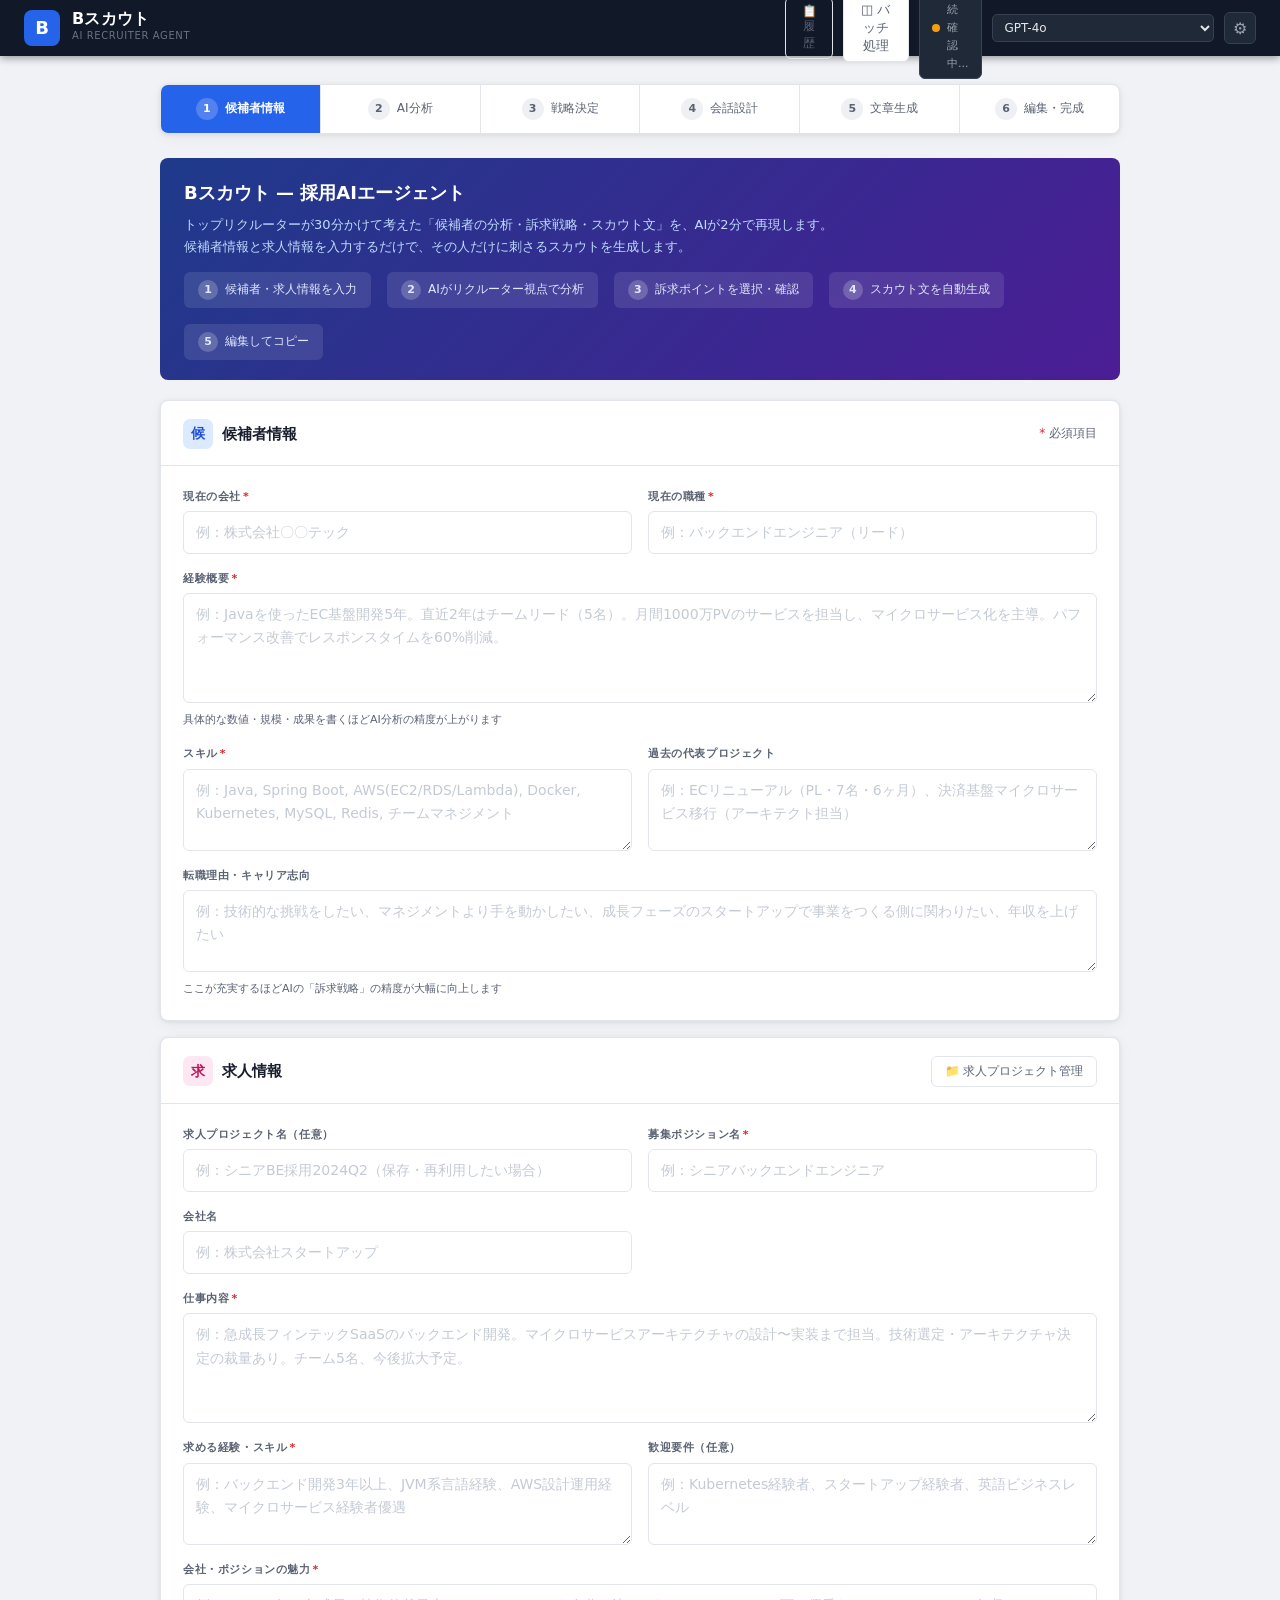
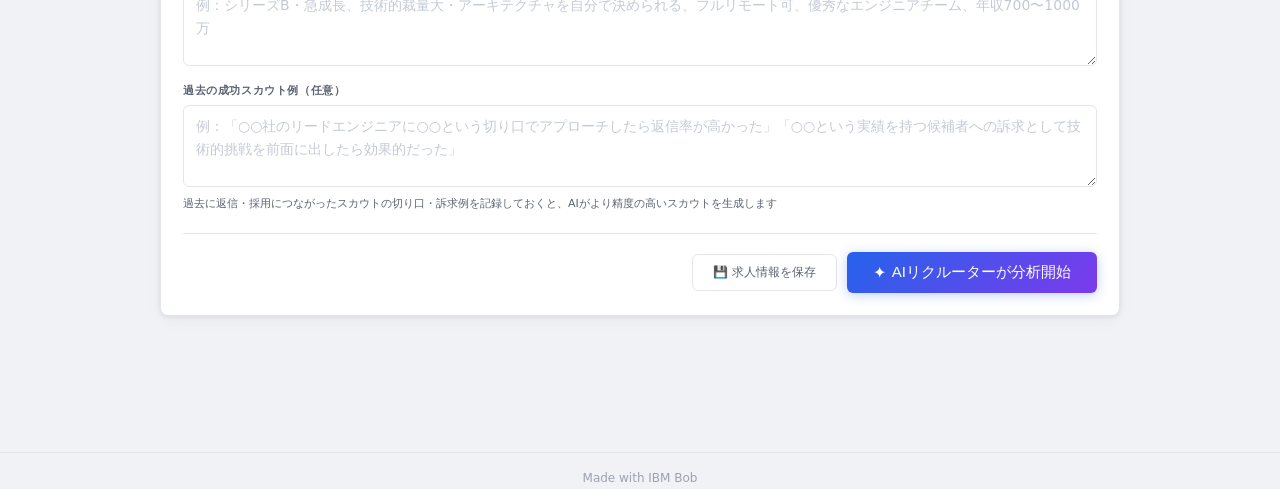
==== bscout_standalone.html @ 36af41a1 "v2.0: インフラ整備 — watsonxプロキシ強化 / IndexedDB永続化 / 設定バックアップ / 接続テストUI" ====
﻿<!DOCTYPE html>
<html lang="ja">
<head>
<meta charset="UTF-8">
<meta name="viewport" content="width=device-width, initial-scale=1.0">
<title>Bスカウト — 採用AIエージェント</title>
<style>
/* Bスカウト — メインスタイルシート */
*, *::before, *::after { box-sizing: border-box; margin: 0; padding: 0; }
:root {
  --bg: #ffffff;
  --surface: #f7f8fa;
  --surface2: #eef0f3;
  --border: #e2e5ea;
  --text: #1a1f2e;
  --muted: #5a6272;
  --accent: #2563eb;
  --accent-h: #1d4ed8;
  --accent-l: #eff6ff;
  --purple: #7c3aed;
  --purple-l: #f5f3ff;
  --green: #059669;
  --green-l: #ecfdf5;
  --amber: #d97706;
  --amber-l: #fffbeb;
  --red: #dc2626;
  --red-l: #fef2f2;
  --pink: #db2777;
  --pink-l: #fdf2f8;
  --r: 8px;
  --shadow: 0 1px 4px rgba(0,0,0,0.08), 0 4px 16px rgba(0,0,0,0.04);
}
body { font-family: -apple-system,"Segoe UI",system-ui,sans-serif; font-size:14px; line-height:1.65; color:var(--text); background:#f0f2f6; min-height:100vh; }

/* ── TOPBAR ── */
.topbar {
  background:#111827; color:#fff;
  height:56px; padding:0 24px;
  display:flex; align-items:center; justify-content:space-between;
  position:sticky; top:0; z-index:300;
  box-shadow:0 2px 8px rgba(0,0,0,0.4);
}
.topbar-left { display:flex; align-items:center; gap:12px; }
.logo { width:36px; height:36px; background:var(--accent); border-radius:8px; display:flex; align-items:center; justify-content:center; font-size:18px; font-weight:900; color:#fff; flex-shrink:0; }
.brand { display:flex; flex-direction:column; gap:1px; }
.brand-name { font-size:16px; font-weight:800; letter-spacing:.3px; line-height:1; }
.brand-sub { font-size:10px; color:#6b7280; letter-spacing:.6px; text-transform:uppercase; }
.topbar-right { display:flex; align-items:center; gap:10px; }
.mode-pill { display:flex; align-items:center; gap:7px; background:#1f2937; border:1px solid #374151; border-radius:6px; padding:5px 12px; }
.mode-dot { width:8px; height:8px; border-radius:50%; flex-shrink:0; }
.mode-dot.ai  { background:#4ade80; box-shadow:0 0 6px #4ade80; animation:pulse 2s ease-in-out infinite; }
.mode-dot.demo{ background:#f59e0b; }
@keyframes pulse{ 0%,100%{opacity:1} 50%{opacity:.5} }
.mode-label { font-size:11px; color:#9ca3af; }
.mode-label strong { color:#e5e7eb; font-weight:700; }
.model-sel { background:#1f2937; border:1px solid #374151; border-radius:5px; color:#e5e7eb; font-size:12px; padding:5px 8px; }
.model-sel:focus { outline:none; }

/* ── LAYOUT ── */
.wrap { max-width:1000px; margin:0 auto; padding:28px 20px 80px; }

/* ── STEPPER ── */
.stepper { display:flex; background:var(--bg); border:1px solid var(--border); border-radius:var(--r); overflow:hidden; margin-bottom:24px; box-shadow:var(--shadow); }
.st { flex:1; display:flex; align-items:center; justify-content:center; gap:7px; padding:13px 6px; font-size:12px; color:var(--muted); border-right:1px solid var(--border); transition:background .2s; cursor:default; }
.st:last-child { border-right:none; }
.st-num { width:22px; height:22px; border-radius:50%; background:var(--surface2); font-size:11px; font-weight:800; display:flex; align-items:center; justify-content:center; flex-shrink:0; }
.st.done { background:var(--accent-l); color:var(--accent-h); }
.st.done .st-num { background:var(--accent); color:#fff; }
.st.active { background:var(--accent); color:#fff; font-weight:700; }
.st.active .st-num { background:rgba(255,255,255,.2); color:#fff; }
.st-label { white-space:nowrap; }
@media(max-width:640px){ .st-label { display:none; } }

/* ── PANEL ── */
.panel { display:none; }
.panel.on { display:block; animation:up .18s ease; }
@keyframes up { from{opacity:0;transform:translateY(6px)} to{opacity:1;transform:translateY(0)} }

/* ── CARD ── */
.card { background:var(--bg); border:1px solid var(--border); border-radius:var(--r); box-shadow:var(--shadow); margin-bottom:16px; overflow:hidden; }
.card-head { padding:18px 22px 16px; border-bottom:1px solid var(--border); display:flex; align-items:center; justify-content:space-between; }
.card-title { display:flex; align-items:center; gap:9px; font-size:15px; font-weight:800; }
.card-body { padding:22px; }
.icon-chip { width:30px; height:30px; border-radius:7px; display:flex; align-items:center; justify-content:center; font-size:14px; font-weight:800; flex-shrink:0; }

/* ── FORM ── */
.grid2 { display:grid; grid-template-columns:1fr 1fr; gap:16px; }
.grid2.g1 { grid-template-columns:1fr; }
.fg { display:flex; flex-direction:column; gap:5px; }
.fg.s2 { grid-column:span 2; }
.fg label { font-size:11px; font-weight:700; color:var(--muted); text-transform:uppercase; letter-spacing:.6px; }
.req { color:var(--red); margin-left:2px; }
.hint { font-size:11px; color:var(--muted); margin-top:3px; }
input[type=text], textarea, select {
  width:100%; padding:9px 12px; border:1.5px solid var(--border); border-radius:6px;
  font:inherit; color:var(--text); background:var(--bg); resize:vertical; transition:border-color .15s, box-shadow .15s;
}
input[type=text]:focus, textarea:focus, select:focus { outline:none; border-color:var(--accent); box-shadow:0 0 0 3px rgba(37,99,235,.12); }
textarea { min-height:82px; }
textarea.tall { min-height:110px; }
::placeholder { color:#c4cad4; }

/* ── BUTTONS ── */
.btn-row { display:flex; align-items:center; justify-content:flex-end; gap:10px; margin-top:20px; padding-top:18px; border-top:1px solid var(--border); }
.btn { padding:9px 20px; border-radius:6px; font:600 14px/1 inherit; cursor:pointer; border:none; display:inline-flex; align-items:center; gap:6px; transition:all .15s; }
.btn-ghost { background:transparent; color:var(--muted); border:1.5px solid var(--border); }
.btn-ghost:hover { background:var(--surface); color:var(--text); }
.btn-primary { background:var(--accent); color:#fff; }
.btn-primary:hover { background:var(--accent-h); }
.btn-ai { background:linear-gradient(135deg,#2563eb,#7c3aed); color:#fff; padding:11px 26px; font-size:15px; box-shadow:0 2px 12px rgba(37,99,235,.3); }
.btn-ai:hover { box-shadow:0 4px 20px rgba(37,99,235,.4); transform:translateY(-1px); }
.btn-sm { padding:6px 13px; font-size:12px; }
.btn:disabled { opacity:.4; cursor:not-allowed; transform:none !important; box-shadow:none !important; }

/* ── LOADING ── */
.overlay { display:none; position:fixed; inset:0; background:rgba(15,23,42,.7); z-index:400; align-items:center; justify-content:center; }
.overlay.on { display:flex; }
.load-card { background:var(--bg); border-radius:12px; padding:36px 48px; text-align:center; min-width:300px; box-shadow:0 24px 64px rgba(0,0,0,.25); }
.spin { width:48px; height:48px; border:3px solid var(--border); border-top-color:var(--accent); border-radius:50%; animation:spin .85s linear infinite; margin:0 auto 16px; }
@keyframes spin { to{transform:rotate(360deg)} }
.load-steps { margin-top:18px; display:flex; flex-direction:column; gap:5px; }
.ls { display:flex; align-items:center; gap:8px; font-size:12px; color:#9ca3af; padding:5px 10px; border-radius:5px; }
.ls.on { color:var(--accent); background:var(--accent-l); font-weight:700; }
.ls.ok { color:var(--green); }
.ls-dot { width:7px; height:7px; border-radius:50%; background:currentColor; flex-shrink:0; }

/* ── ERROR ── */
.err-bar { display:none; background:var(--red-l); border:1px solid #fecaca; border-radius:6px; padding:11px 16px; font-size:13px; color:var(--red); margin-bottom:14px; }
.err-bar.on { display:block; }

/* ── ANALYSIS BLOCKS ── */
.analysis-grid { display:grid; grid-template-columns:1fr 1fr; gap:12px; }
.ab { background:var(--surface); border:1px solid var(--border); border-radius:7px; padding:14px 16px; }
.ab.full { grid-column:span 2; }
.ab.highlight { border-color:var(--accent); background:var(--accent-l); }
.ab.warn { border-color:#fde68a; background:var(--amber-l); }
.ab-label { font-size:11px; font-weight:800; text-transform:uppercase; letter-spacing:.6px; color:var(--muted); margin-bottom:8px; display:flex; align-items:center; gap:6px; }
.ab-dot { width:7px; height:7px; border-radius:50%; flex-shrink:0; }
.ab-text { font-size:13px; line-height:1.8; white-space:pre-wrap; }
.type-badge { display:inline-block; background:var(--purple); color:#fff; border-radius:20px; padding:3px 12px; font-size:13px; font-weight:700; margin-top:4px; }

/* score */
.score-wrap { display:flex; align-items:center; gap:14px; background:var(--surface); border:1px solid var(--border); border-radius:7px; padding:14px 18px; margin-bottom:12px; }
.score-label { font-size:13px; font-weight:700; color:var(--muted); white-space:nowrap; }
.score-bar { flex:1; height:10px; background:var(--surface2); border-radius:5px; overflow:hidden; }
.score-fill { height:100%; background:linear-gradient(90deg,var(--accent),var(--purple)); border-radius:5px; transition:width 1s cubic-bezier(.4,0,.2,1); }
.score-n { font-size:22px; font-weight:900; color:var(--accent); min-width:52px; text-align:right; }
.score-lv { font-size:11px; color:var(--muted); white-space:nowrap; }

/* ── APPEAL SELECTOR (STEP 3) ── */
.appeal-intro { font-size:13px; color:var(--muted); line-height:1.7; margin-bottom:18px; background:var(--accent-l); border:1px solid #bfdbfe; border-radius:6px; padding:12px 16px; }
.appeal-grid { display:grid; grid-template-columns:repeat(auto-fill, minmax(200px,1fr)); gap:10px; margin-bottom:20px; }
.appeal-item { position:relative; }
.appeal-item input[type=checkbox] { position:absolute; opacity:0; width:0; height:0; }
.appeal-label {
  display:flex; align-items:flex-start; gap:10px;
  padding:12px 14px; border:1.5px solid var(--border); border-radius:7px;
  cursor:pointer; background:var(--bg); transition:all .15s;
  user-select:none;
}
.appeal-label:hover { border-color:var(--accent); background:var(--accent-l); }
.appeal-item input:checked + .appeal-label {
  border-color:var(--accent); background:var(--accent-l);
  box-shadow:0 0 0 2px rgba(37,99,235,.15);
}
.appeal-check {
  width:18px; height:18px; border:1.5px solid var(--border); border-radius:4px;
  background:var(--bg); flex-shrink:0; margin-top:1px;
  display:flex; align-items:center; justify-content:center; font-size:11px;
  transition:all .15s;
}
.appeal-item input:checked + .appeal-label .appeal-check {
  background:var(--accent); border-color:var(--accent); color:#fff;
}
.appeal-info { flex:1; }
.appeal-name { font-size:14px; font-weight:700; color:var(--text); }
.appeal-desc { font-size:11px; color:var(--muted); margin-top:2px; line-height:1.4; }
.ai-rec-badge { display:inline-block; background:var(--purple); color:#fff; font-size:10px; font-weight:700; border-radius:10px; padding:1px 7px; margin-left:6px; vertical-align:middle; }
.appeal-reason { font-size:11px; color:var(--purple); background:var(--purple-l); border-radius:4px; padding:4px 8px; margin-top:6px; line-height:1.5; display:none; }
.appeal-item input:checked + .appeal-label .appeal-reason { display:block; }

.strategy-note { background:var(--green-l); border:1px solid #a7f3d0; border-radius:6px; padding:12px 16px; font-size:13px; color:#065f46; line-height:1.7; margin-top:16px; }
.strategy-note strong { font-weight:700; }

/* ── MAIL EDITOR (STEP 5) ── */
.mail-sections { display:flex; flex-direction:column; gap:10px; }
.ms { border:1.5px solid var(--border); border-radius:7px; overflow:hidden; transition:border-color .15s; }
.ms:focus-within { border-color:var(--accent); box-shadow:0 0 0 3px rgba(37,99,235,.1); }
.ms-head { display:flex; align-items:center; justify-content:space-between; padding:8px 14px; background:var(--surface); border-bottom:1px solid var(--border); }
.ms-label { display:flex; align-items:center; gap:7px; font-size:11px; font-weight:800; text-transform:uppercase; letter-spacing:.5px; color:var(--muted); }
.ms-badge { padding:1px 7px; border-radius:10px; font-size:10px; font-weight:800; }
.mb-req { background:#fee2e2; color:var(--red); }
.mb-ai  { background:#dbeafe; color:#1d4ed8; }
.mb-opt { background:var(--surface2); color:var(--muted); }
.ms-body { position:relative; }
.ms textarea { border:none; border-radius:0; min-height:68px; padding:12px 14px; font-size:14px; line-height:1.8; box-shadow:none; }
.ms textarea:focus { border-color:transparent; box-shadow:none; }
.ms textarea.subj { min-height:44px; font-size:15px; font-weight:700; }
.cc { position:absolute; bottom:6px; right:10px; font-size:10px; color:#b0b8c4; pointer-events:none; }
.regen-btn { display:inline-flex; align-items:center; gap:4px; padding:4px 10px; border:1px solid var(--border); border-radius:4px; background:var(--bg); font:600 11px inherit; color:var(--muted); cursor:pointer; transition:all .15s; }
.regen-btn:hover { background:var(--purple-l); color:var(--purple); border-color:var(--purple); }

/* action bar */
.act-bar { display:flex; align-items:center; justify-content:space-between; padding:12px 16px; background:var(--surface); border:1px solid var(--border); border-radius:7px; margin-top:12px; }
.copy-btn { display:inline-flex; align-items:center; gap:5px; padding:7px 14px; border:1.5px solid var(--border); border-radius:5px; background:var(--bg); font:600 12px inherit; color:var(--muted); cursor:pointer; transition:all .15s; }
.copy-btn:hover { border-color:var(--accent); color:var(--accent); }
.copy-btn.ok { border-color:var(--green); color:var(--green); background:var(--green-l); }

/* reason box */
.reason-box { background:var(--amber-l); border:1px solid #fde68a; border-radius:7px; padding:16px 18px; margin-top:14px; }
.reason-title { font-size:11px; font-weight:800; text-transform:uppercase; letter-spacing:.6px; color:#78350f; margin-bottom:8px; display:flex; align-items:center; gap:6px; }
.reason-body { font-size:13px; color:#92400e; line-height:1.75; white-space:pre-wrap; }

/* preview */
.preview-box { background:#fafbfc; border:1px solid var(--border); border-radius:7px; padding:20px 24px; font-size:14px; line-height:1.9; white-space:pre-wrap; display:none; }
.preview-box.on { display:block; }

/* process log */
.process-log { background:#0f172a; border-radius:7px; padding:16px 18px; font-family:monospace; font-size:12px; color:#94a3b8; line-height:1.8; overflow-x:auto; margin-top:14px; }
.log-key { color:#7dd3fc; }
.log-val { color:#a5f3fc; }
.log-str { color:#86efac; }

/* misc */
.divider { height:1px; background:var(--border); margin:18px 0; }
.section-desc { font-size:13px; color:var(--muted); line-height:1.7; margin-bottom:18px; }
.onboard-banner { background:linear-gradient(135deg,#1e3a8a,#4c1d95); color:#fff; border-radius:var(--r); padding:20px 24px; margin-bottom:20px; }
.ob-title { font-size:18px; font-weight:800; margin-bottom:6px; }
.ob-sub { font-size:13px; color:#bfdbfe; line-height:1.7; }
.ob-steps { display:flex; gap:16px; margin-top:14px; flex-wrap:wrap; }
.ob-step { background:rgba(255,255,255,.1); border-radius:6px; padding:8px 14px; font-size:12px; color:#e0e7ff; display:flex; align-items:center; gap:7px; }
.ob-step-n { background:rgba(255,255,255,.2); width:20px; height:20px; border-radius:50%; display:flex; align-items:center; justify-content:center; font-weight:800; font-size:11px; flex-shrink:0; }

@media(max-width:640px){
  .analysis-grid { grid-template-columns:1fr; }
  .ab.full { grid-column:span 1; }
  .grid2 { grid-template-columns:1fr; }
  .fg.s2 { grid-column:span 1; }
  .ob-steps { flex-direction:column; gap:8px; }
}

.footer { text-align:center; font-size:12px; color:#9ca3af; border-top:1px solid var(--border); padding-top:16px; margin-top:40px; }

/* ── PRIORITY RANKING ── */
.priority-list { display:flex; flex-direction:column; gap:10px; margin-bottom:16px; }
.priority-item { display:flex; align-items:flex-start; gap:12px; background:var(--bg); border:1.5px solid var(--border); border-radius:8px; padding:14px 16px; transition:border-color .15s; }
.priority-item.rank-1 { border-color:var(--accent); background:var(--accent-l); }
.priority-item.rank-2 { border-color:var(--purple); background:var(--purple-l); }
.priority-item.rank-3 { border-color:var(--green); background:var(--green-l); }
.priority-rank { width:32px; height:32px; border-radius:50%; display:flex; align-items:center; justify-content:center; font-size:14px; font-weight:900; flex-shrink:0; }
.rank-1 .priority-rank { background:var(--accent); color:#fff; }
.rank-2 .priority-rank { background:var(--purple); color:#fff; }
.rank-3 .priority-rank { background:var(--green); color:#fff; }
.priority-body { flex:1; }
.priority-name { font-size:14px; font-weight:800; color:var(--text); margin-bottom:4px; }
.priority-reason { font-size:12px; color:var(--muted); line-height:1.65; }
.priority-other { font-size:12px; color:var(--muted); background:var(--surface); border:1px solid var(--border); border-radius:6px; padding:10px 14px; margin-top:4px; }
.priority-other-title { font-size:11px; font-weight:700; text-transform:uppercase; letter-spacing:.5px; color:var(--muted); margin-bottom:6px; }

/* ── CANDIDATE TYPE BADGE ── */
.type-fixed-badge { display:inline-flex; align-items:center; gap:8px; background:var(--purple); color:#fff; border-radius:6px; padding:6px 14px; font-size:13px; font-weight:700; margin-bottom:4px; }
.type-fixed-tag { font-size:10px; background:rgba(255,255,255,.25); border-radius:4px; padding:2px 6px; font-weight:600; letter-spacing:.5px; text-transform:uppercase; }

/* ── RECRUITER GUIDANCE ── */
.guidance-list { display:flex; flex-direction:column; gap:12px; }
.guidance-item { background:var(--bg); border:1px solid var(--border); border-radius:8px; overflow:hidden; }
.guidance-flow { display:flex; flex-direction:column; }
.guidance-row { display:flex; align-items:flex-start; gap:10px; padding:10px 16px; }
.guidance-row + .guidance-row { border-top:1px solid var(--border); }
.guidance-row-label { font-size:10px; font-weight:800; text-transform:uppercase; letter-spacing:.6px; white-space:nowrap; min-width:90px; padding-top:2px; }
.guidance-row-label.lbl-judge { color:var(--purple); }
.guidance-row-label.lbl-reason { color:var(--accent); }
.guidance-row-label.lbl-action { color:var(--green); }
.guidance-row-text { font-size:13px; color:var(--text); line-height:1.7; flex:1; }
.guidance-row.row-action { background:var(--green-l); }

/* ── LEARNING DATA NOTICE ── */
.learning-badge { display:inline-flex; align-items:center; gap:5px; background:#0f172a; color:#7dd3fc; border-radius:4px; padding:3px 9px; font-size:10px; font-weight:700; letter-spacing:.4px; margin-left:8px; vertical-align:middle; }

/* ── INFO QUALITY ── */
.iq-bar-wrap { display:flex; align-items:center; gap:12px; padding:12px 16px; background:var(--surface); border:1px solid var(--border); border-radius:7px; margin-bottom:14px; }
.iq-label { font-size:12px; font-weight:700; color:var(--muted); white-space:nowrap; }
.iq-bar { flex:1; height:8px; background:var(--surface2); border-radius:4px; overflow:hidden; }
.iq-fill { height:100%; border-radius:4px; transition:width .6s cubic-bezier(.4,0,.2,1); }
.iq-fill.high { background:var(--green); }
.iq-fill.mid  { background:var(--amber); }
.iq-fill.low  { background:var(--red); }
.iq-score { font-size:16px; font-weight:900; min-width:40px; text-align:right; }
.iq-score.high { color:var(--green); }
.iq-score.mid  { color:var(--amber); }
.iq-score.low  { color:var(--red); }

/* ── AI QUESTIONS (STEP 1.5) ── */
.aq-intro { font-size:13px; color:var(--muted); line-height:1.7; margin-bottom:16px; background:var(--amber-l); border:1px solid #fde68a; border-radius:6px; padding:12px 16px; }
.aq-list { display:flex; flex-direction:column; gap:12px; margin-bottom:16px; }
.aq-item { background:var(--bg); border:1.5px solid var(--border); border-radius:8px; overflow:hidden; }
.aq-item-head { display:flex; align-items:center; gap:8px; padding:10px 14px; background:var(--surface); border-bottom:1px solid var(--border); }
.aq-priority { font-size:10px; font-weight:800; padding:2px 8px; border-radius:4px; }
.aqp-high { background:#fee2e2; color:var(--red); }
.aqp-med  { background:#fef3c7; color:var(--amber); }
.aqp-low  { background:var(--surface2); color:var(--muted); }
.aq-q { font-size:13px; font-weight:700; flex:1; }
.aq-why { font-size:11px; color:var(--muted); padding:6px 14px; background:var(--surface); border-bottom:1px solid var(--border); }
.aq-input { padding:10px 14px; }
.aq-input textarea { min-height:60px; font-size:13px; }
.aq-skip-note { font-size:11px; color:var(--muted); text-align:center; margin-top:8px; }

/* ── BATCH MODE ── */
.batch-toggle-btn { display:inline-flex; align-items:center; gap:6px; padding:6px 14px; border:1.5px solid var(--border); border-radius:6px; background:var(--bg); font:600 12px/1 inherit; color:var(--muted); cursor:pointer; transition:all .15s; }
.batch-toggle-btn:hover { border-color:var(--purple); color:var(--purple); background:var(--purple-l); }
.batch-toggle-btn.active { background:var(--purple); color:#fff; border-color:var(--purple); }
.batch-intro { font-size:13px; color:var(--muted); line-height:1.7; margin-bottom:16px; padding:12px 16px; background:var(--purple-l); border:1px solid #ddd6fe; border-radius:6px; }
.batch-candidates { display:flex; flex-direction:column; gap:10px; margin-bottom:16px; }
.batch-cand { background:var(--bg); border:1.5px solid var(--border); border-radius:8px; overflow:hidden; }
.batch-cand-head { display:flex; align-items:center; justify-content:space-between; padding:9px 14px; background:var(--surface); border-bottom:1px solid var(--border); }
.batch-cand-num { font-size:12px; font-weight:800; color:var(--purple); }
.batch-cand-status { font-size:11px; padding:2px 8px; border-radius:4px; font-weight:700; }
.bcs-wait   { background:var(--surface2); color:var(--muted); }
.bcs-run    { background:var(--accent-l); color:var(--accent); }
.bcs-done   { background:var(--green-l); color:var(--green); }
.bcs-err    { background:var(--red-l); color:var(--red); }
.batch-cand-body { display:grid; grid-template-columns:1fr 1fr; gap:10px; padding:12px 14px; }
.batch-cand-body .fg label { font-size:10px; }
.batch-result { display:none; margin-top:14px; }
.batch-result.on { display:block; }
.batch-result-grid { display:flex; flex-direction:column; gap:12px; }
.br-item { background:var(--bg); border:1px solid var(--border); border-radius:8px; overflow:hidden; }
.br-item-head { display:flex; align-items:center; gap:10px; padding:12px 16px; background:var(--surface); border-bottom:1px solid var(--border); }
.br-num { width:26px; height:26px; border-radius:50%; background:var(--purple); color:#fff; font-size:12px; font-weight:800; display:flex; align-items:center;justify-content:center; flex-shrink:0; }
.br-name { font-size:14px; font-weight:800; flex:1; }
.br-type { font-size:11px; padding:2px 9px; border-radius:10px; background:var(--purple-l); color:var(--purple); font-weight:700; }
.br-score { font-size:18px; font-weight:900; color:var(--accent); }
.br-body { padding:14px 16px; display:grid; grid-template-columns:1fr 1fr; gap:10px; }
.br-field { font-size:12px; }
.br-field-label { font-size:10px; font-weight:700; color:var(--muted); text-transform:uppercase; letter-spacing:.4px; margin-bottom:3px; }
.br-field-val { color:var(--text); line-height:1.6; white-space:pre-wrap; }
.br-mail-box { border-top:1px solid var(--border); padding:14px 16px; }
.br-mail-label { font-size:11px; font-weight:700; color:var(--muted); text-transform:uppercase; letter-spacing:.4px; margin-bottom:8px; }
.br-mail-subj { font-size:14px; font-weight:700; color:var(--text); margin-bottom:6px; }
.br-mail-body { font-size:13px; color:var(--muted); line-height:1.75; white-space:pre-wrap; }
.br-copy-btn { margin-top:8px; display:inline-flex; align-items:center; gap:5px; padding:5px 12px; border:1.5px solid var(--border); border-radius:4px; background:var(--bg); font:600 11px inherit; color:var(--muted); cursor:pointer; transition:all .15s; }
.br-copy-btn:hover { border-color:var(--accent); color:var(--accent); }
.batch-progress { display:none; padding:12px 16px; background:var(--accent-l); border:1px solid #bfdbfe; border-radius:6px; font-size:13px; color:var(--accent); font-weight:700; margin-bottom:12px; }
.batch-progress.on { display:flex; align-items:center; gap:10px; }
@media(max-width:640px){ .br-body{grid-template-columns:1fr} .batch-cand-body{grid-template-columns:1fr} }

/* ══════════════════════════════════════════
   機能C: 返信結果フィードバックUI
══════════════════════════════════════════ */
.feedback-box {
  background: var(--surface);
  border: 1px solid var(--border);
  border-radius: 10px;
  padding: 16px 20px;
  margin-bottom: 16px;
}
.fb-title {
  font-size: 13px;
  font-weight: 700;
  color: var(--text);
  margin-bottom: 12px;
}
.fb-sub {
  font-size: 11px;
  font-weight: 400;
  color: var(--muted);
  margin-left: 6px;
}
.fb-row {
  display: flex;
  gap: 24px;
  flex-wrap: wrap;
  margin-bottom: 12px;
}
.fb-group {
  display: flex;
  flex-direction: column;
  gap: 6px;
}
.fb-group-label {
  font-size: 11px;
  font-weight: 700;
  color: var(--muted);
  text-transform: uppercase;
  letter-spacing: .4px;
}
.fb-btn {
  font-size: 12px;
  padding: 5px 14px;
  border: 1.5px solid var(--border);
  border-radius: 6px;
  background: #fff;
  color: var(--text);
  cursor: pointer;
  transition: background .15s, border-color .15s, color .15s;
  white-space: nowrap;
}
.fb-btn:hover { border-color: var(--accent); }
.fb-note-row {
  display: flex;
  gap: 8px;
  align-items: flex-start;
}
.fb-note {
  flex: 1;
  font-size: 12px;
  padding: 8px 10px;
  border: 1px solid var(--border);
  border-radius: 6px;
  background: #fff;
  color: var(--text);
  resize: vertical;
  font-family: inherit;
  line-height: 1.5;
}
.fb-note:focus { outline: none; border-color: var(--accent); }
.fb-save-btn {
  font-size: 12px;
  padding: 7px 16px;
  border: 1.5px solid var(--border);
  border-radius: 6px;
  background: #fff;
  color: var(--text);
  cursor: pointer;
  white-space: nowrap;
  transition: background .15s;
}
.fb-save-btn:hover { background: var(--surface); }
.fb-saved {
  font-size: 11px;
  color: #16a34a;
  margin-top: 8px;
}

/* ══════════════════════════════════════════
   機能D: スカウト履歴パネル
══════════════════════════════════════════ */
.hr-item {
  background: #fff;
  border: 1px solid var(--border);
  border-radius: 10px;
  padding: 14px 18px;
  margin-bottom: 12px;
  transition: box-shadow .15s;
}
.hr-item:hover { box-shadow: 0 2px 8px rgba(0,0,0,.06); }
.hr-item-head {
  display: flex;
  justify-content: space-between;
  align-items: flex-start;
  gap: 12px;
  margin-bottom: 6px;
}
.hr-name {
  font-size: 14px;
  font-weight: 700;
  color: var(--text);
}
.hr-company {
  font-size: 12px;
  font-weight: 400;
  color: var(--muted);
}
.hr-pos {
  font-size: 12px;
  color: var(--muted);
  margin-top: 2px;
}
.hr-type {
  display: inline-block;
  font-size: 11px;
  background: var(--surface);
  border: 1px solid var(--border);
  border-radius: 4px;
  padding: 2px 8px;
  color: var(--muted);
  margin-bottom: 6px;
}
.hr-subj {
  font-size: 12px;
  color: var(--text);
  background: var(--surface);
  border-radius: 6px;
  padding: 6px 10px;
  margin-bottom: 10px;
  white-space: nowrap;
  overflow: hidden;
  text-overflow: ellipsis;
}
.hr-score {
  font-size: 13px;
  font-weight: 700;
}
.hr-date {
  font-size: 11px;
  color: var(--muted);
}
.hr-actions {
  display: flex;
  gap: 8px;
}
/* 結果バッジ */
.hr-badge {
  font-size: 10px;
  font-weight: 700;
  padding: 2px 8px;
  border-radius: 10px;
  white-space: nowrap;
}
.hb-hired   { background: #f3e8ff; color: #7c3aed; }
.hb-meeting { background: #dbeafe; color: #1d4ed8; }
.hb-replied { background: #dcfce7; color: #15803d; }
.hb-no      { background: #fee2e2; color: #dc2626; }
.hb-wait    { background: var(--surface); color: var(--muted); border: 1px solid var(--border); }

/* ══════════════════════════════════════════
   Phase1 — PANEL 2 セクションヘッダー
══════════════════════════════════════════ */
.p2-section-title {
  display: flex;
  align-items: center;
  gap: 8px;
  font-size: 13px;
  font-weight: 800;
  color: var(--text);
  margin: 20px 0 10px;
}
.p2-section-icon {
  width: 24px;
  height: 24px;
  border-radius: 6px;
  display: flex;
  align-items: center;
  justify-content: center;
  font-size: 13px;
  flex-shrink: 0;
}
.p2-section-badge {
  font-size: 10px;
  font-weight: 700;
  padding: 2px 8px;
  border-radius: 10px;
  letter-spacing: .3px;
}

/* ══════════════════════════════════════════
   Phase1 — 候補者温度感AI
══════════════════════════════════════════ */
.temperature-wrap {
  background: var(--surface);
  border: 1px solid var(--border);
  border-radius: 8px;
  padding: 14px 18px;
}
.temp-stars {
  font-size: 22px;
  letter-spacing: 3px;
  margin-bottom: 4px;
}
.temp-hot    { color: #dc2626; }
.temp-warm   { color: #d97706; }
.temp-cool   { color: #2563eb; }
.temp-cold   { color: #6b7280; }
.temp-label {
  font-size: 14px;
  font-weight: 800;
  color: var(--text);
  margin-bottom: 6px;
}
.temp-reason {
  font-size: 12px;
  color: var(--muted);
  line-height: 1.65;
  margin-bottom: 6px;
}
.temp-approach {
  font-size: 12px;
  color: var(--accent);
  background: var(--accent-l);
  border-radius: 5px;
  padding: 6px 10px;
  line-height: 1.5;
}

/* ══════════════════════════════════════════
   Phase1 — キャリアストーリーAI
══════════════════════════════════════════ */
.career-story-wrap {
  background: var(--surface);
  border: 1px solid var(--border);
  border-radius: 8px;
  padding: 14px 18px;
}
.cs-narrative {
  font-size: 13px;
  line-height: 1.85;
  color: var(--text);
  margin-bottom: 14px;
  padding-bottom: 12px;
  border-bottom: 1px solid var(--border);
  font-style: italic;
}
.cs-timeline {
  display: flex;
  flex-direction: column;
  gap: 8px;
}
.cs-row {
  display: flex;
  align-items: flex-start;
  gap: 10px;
}
.cs-tag {
  font-size: 10px;
  font-weight: 800;
  padding: 2px 8px;
  border-radius: 4px;
  white-space: nowrap;
  flex-shrink: 0;
  margin-top: 2px;
  letter-spacing: .4px;
  text-transform: uppercase;
}
.cs-past    { background: #fce7f3; color: #be185d; }
.cs-present { background: #dbeafe; color: #1d4ed8; }
.cs-future  { background: #d1fae5; color: #065f46; }
.cs-text {
  font-size: 12px;
  color: var(--text);
  line-height: 1.7;
}

/* ══════════════════════════════════════════
   Phase1 — OHEREフレーム
══════════════════════════════════════════ */
.ohere-wrap {
  display: flex;
  flex-direction: column;
  gap: 8px;
}
.ohere-step {
  background: var(--bg);
  border: 1px solid var(--border);
  border-left: 4px solid var(--accent);
  border-radius: 0 8px 8px 0;
  overflow: hidden;
}
.ohere-head {
  display: flex;
  align-items: center;
  gap: 8px;
  padding: 9px 14px;
  background: var(--surface);
  border-bottom: 1px solid var(--border);
}
.ohere-key {
  width: 24px;
  height: 24px;
  border-radius: 5px;
  color: #fff;
  font-size: 13px;
  font-weight: 900;
  display: flex;
  align-items: center;
  justify-content: center;
  flex-shrink: 0;
}
.ohere-label {
  font-size: 13px;
  font-weight: 800;
  color: var(--text);
}
.ohere-sub {
  font-size: 11px;
  color: var(--muted);
}
.ohere-body {
  padding: 12px 14px;
}
.ohere-strat {
  display: flex;
  flex-direction: column;
  gap: 6px;
}
.ohere-strat-row {
  display: flex;
  align-items: flex-start;
  gap: 8px;
}
.ohere-strat-lbl {
  font-size: 10px;
  font-weight: 800;
  color: #fff;
  padding: 2px 8px;
  border-radius: 4px;
  white-space: nowrap;
  flex-shrink: 0;
  margin-top: 2px;
}
.ohere-strat-txt {
  font-size: 12px;
  color: var(--text);
  line-height: 1.7;
}
@media(max-width:640px){
  .ohere-head { flex-wrap: wrap; }
}

/* ══════════════════════════════════════════
   Phase1 — AIセルフレビュー（IBM専用6軸）
══════════════════════════════════════════ */
.self-review-box {
  background: #0f172a;
  border: 1px solid #1e293b;
  border-radius: 10px;
  padding: 20px 22px;
  margin: 16px 0;
  color: #e2e8f0;
}
.sr-loading {
  text-align: center;
  padding: 20px 0;
}
.sr-header {
  display: flex;
  align-items: center;
  justify-content: space-between;
  margin-bottom: 14px;
  padding-bottom: 12px;
  border-bottom: 1px solid #1e293b;
}
.sr-title {
  font-size: 14px;
  font-weight: 800;
  color: #f1f5f9;
  display: flex;
  align-items: center;
  gap: 7px;
}
.sr-icon {
  color: #60a5fa;
  font-size: 16px;
}
.sr-ibm-badge {
  font-size: 10px;
  font-weight: 700;
  background: #1d4ed8;
  color: #bfdbfe;
  border-radius: 4px;
  padding: 2px 8px;
  letter-spacing: .4px;
}
.sr-reply-wrap {
  display: flex;
  flex-direction: column;
  align-items: flex-end;
  gap: 2px;
}
.sr-reply-label {
  font-size: 10px;
  color: #64748b;
  text-transform: uppercase;
  letter-spacing: .5px;
}
.sr-reply-rate {
  font-size: 24px;
  font-weight: 900;
}
.sr-rate-high { color: #4ade80; }
.sr-rate-mid  { color: #fbbf24; }
.sr-rate-low  { color: #f87171; }
.sr-overall {
  font-size: 12px;
  color: #94a3b8;
  line-height: 1.75;
  margin-bottom: 16px;
}
.sr-axes {
  display: flex;
  flex-direction: column;
  gap: 10px;
  margin-bottom: 14px;
}
.sr-axis-row {
  display: flex;
  align-items: center;
  gap: 10px;
}
.sr-axis-label {
  font-size: 12px;
  color: #cbd5e1;
  min-width: 148px;
  flex-shrink: 0;
}
.sr-axis-bar-wrap {
  flex: 1;
  height: 7px;
  background: #1e293b;
  border-radius: 4px;
  overflow: hidden;
}
.sr-axis-bar {
  height: 100%;
  border-radius: 4px;
  transition: width .8s cubic-bezier(.4,0,.2,1);
}
.sr-bar-good { background: #4ade80; }
.sr-bar-mid  { background: #fbbf24; }
.sr-bar-low  { background: #f87171; }
.sr-axis-score {
  font-size: 13px;
  font-weight: 800;
  color: #e2e8f0;
  min-width: 28px;
  text-align: right;
}
.sr-avg-row {
  display: flex;
  align-items: baseline;
  justify-content: space-between;
  padding: 10px 14px;
  background: #1e293b;
  border-radius: 7px;
  margin-bottom: 14px;
}
.sr-avg-label {
  font-size: 12px;
  color: #94a3b8;
  font-weight: 700;
}
.sr-avg-score {
  font-size: 26px;
  font-weight: 900;
  color: #f1f5f9;
}
.sr-imp-section {
  border-top: 1px solid #1e293b;
  padding-top: 12px;
}
.sr-imp-title {
  font-size: 11px;
  font-weight: 800;
  color: #64748b;
  text-transform: uppercase;
  letter-spacing: .5px;
  margin-bottom: 10px;
}
.sr-imp-item {
  background: #1e293b;
  border-radius: 7px;
  padding: 10px 12px;
  margin-bottom: 8px;
}
.sr-imp-axis {
  font-size: 11px;
  font-weight: 800;
  color: #60a5fa;
  text-transform: uppercase;
  letter-spacing: .4px;
  margin-bottom: 5px;
}
.sr-imp-issue {
  font-size: 12px;
  color: #fca5a5;
  line-height: 1.6;
  margin-bottom: 4px;
}
.sr-imp-fix {
  font-size: 12px;
  color: #86efac;
  line-height: 1.6;
}

/* ══════════════════════════════════════════
   Phase1.5 — 求人プロジェクト管理
══════════════════════════════════════════ */

/* プロジェクト選択バー */
.proj-selector-bar {
  display: none;
  align-items: center;
  gap: 10px;
  padding: 10px 22px;
  background: #fffbeb;
  border-bottom: 1px solid #fde68a;
  flex-wrap: wrap;
}
.proj-selector-bar.has-projects { display: flex; }
.proj-selector-label {
  font-size: 11px;
  font-weight: 700;
  color: var(--amber);
  white-space: nowrap;
  text-transform: uppercase;
  letter-spacing: .4px;
}
.proj-selector-list {
  display: flex;
  gap: 6px;
  flex-wrap: wrap;
}
.proj-sel-btn {
  display: inline-flex;
  align-items: center;
  gap: 5px;
  padding: 5px 12px;
  border: 1.5px solid #fde68a;
  border-radius: 20px;
  background: #fff;
  color: var(--text);
  font: 600 12px inherit;
  cursor: pointer;
  transition: all .15s;
  white-space: nowrap;
}
.proj-sel-btn:hover { background: var(--amber-l); border-color: var(--amber); color: var(--amber); }
.proj-sel-btn.active { background: var(--amber); border-color: var(--amber); color: #fff; }

/* 求人保存ボタンの保存後フラッシュ */
#projSaveBtn.saved { background: var(--green-l); color: var(--green); border-color: var(--green); }

/* モーダル */
.proj-modal-overlay {
  display: none;
  position: fixed;
  inset: 0;
  background: rgba(15,23,42,.6);
  z-index: 500;
  align-items: center;
  justify-content: center;
  padding: 20px;
}
.proj-modal-overlay.on { display: flex; }
.proj-modal {
  background: #fff;
  border-radius: 10px;
  width: 100%;
  max-width: 580px;
  max-height: 80vh;
  display: flex;
  flex-direction: column;
  box-shadow: 0 24px 64px rgba(0,0,0,.2);
  overflow: hidden;
}
.proj-modal-head {
  display: flex;
  align-items: center;
  justify-content: space-between;
  padding: 16px 22px;
  border-bottom: 1px solid var(--border);
  flex-shrink: 0;
}
.proj-modal-title {
  font-size: 15px;
  font-weight: 800;
  color: var(--text);
}
.proj-modal-close {
  width: 28px; height: 28px;
  border-radius: 6px;
  border: 1px solid var(--border);
  background: var(--surface);
  color: var(--muted);
  font-size: 13px;
  cursor: pointer;
  display: flex; align-items: center; justify-content: center;
  transition: all .15s;
}
.proj-modal-close:hover { background: var(--red-l); color: var(--red); border-color: var(--red); }
.proj-modal-body {
  overflow-y: auto;
  padding: 16px 22px;
  flex: 1;
}
.proj-modal-hint {
  font-size: 12px;
  color: var(--muted);
  background: var(--surface);
  border: 1px solid var(--border);
  border-radius: 6px;
  padding: 9px 13px;
  margin-bottom: 14px;
  line-height: 1.6;
}
.proj-modal-empty {
  text-align: center;
  padding: 32px 16px;
  color: var(--muted);
  font-size: 13px;
  line-height: 1.8;
}
.proj-list { display: flex; flex-direction: column; gap: 8px; }
.proj-item {
  background: var(--bg);
  border: 1.5px solid var(--border);
  border-radius: 8px;
  padding: 12px 16px;
  display: flex;
  align-items: flex-start;
  gap: 12px;
  transition: border-color .15s;
}
.proj-item:hover { border-color: var(--accent); }
.proj-item-info { flex: 1; min-width: 0; }
.proj-item-name {
  font-size: 14px;
  font-weight: 700;
  color: var(--text);
  white-space: nowrap;
  overflow: hidden;
  text-overflow: ellipsis;
}
.proj-item-pos {
  font-size: 12px;
  color: var(--muted);
  margin-top: 2px;
  white-space: nowrap;
  overflow: hidden;
  text-overflow: ellipsis;
}
.proj-item-date {
  font-size: 10px;
  color: var(--muted);
  margin-top: 4px;
}
.proj-item-actions {
  display: flex;
  gap: 6px;
  flex-shrink: 0;
}
.proj-load-btn {
  padding: 5px 12px;
  border: 1.5px solid var(--accent);
  border-radius: 5px;
  background: var(--accent-l);
  color: var(--accent);
  font: 600 11px inherit;
  cursor: pointer;
  transition: all .15s;
  white-space: nowrap;
}
.proj-load-btn:hover { background: var(--accent); color: #fff; }
.proj-del-btn {
  padding: 5px 10px;
  border: 1.5px solid var(--border);
  border-radius: 5px;
  background: var(--bg);
  color: var(--muted);
  font: 600 11px inherit;
  cursor: pointer;
  transition: all .15s;
}
.proj-del-btn:hover { background: var(--red-l); color: var(--red); border-color: var(--red); }

/* ══════════════════════════════════════════
   Phase2 — IBM専用訴求ライブラリ UI
══════════════════════════════════════════ */

/* IBM訴求マトリクスバナー */
.ibm-matrix-banner {
  background: linear-gradient(135deg, #0f172a, #1e3a8a);
  border-radius: 8px;
  padding: 14px 18px;
  margin-bottom: 14px;
  grid-column: span 99;
}
.imb-type-row {
  display: flex;
  align-items: center;
  gap: 10px;
  margin-bottom: 8px;
}
.imb-type-badge {
  background: var(--accent);
  color: #fff;
  font-size: 12px;
  font-weight: 800;
  padding: 3px 12px;
  border-radius: 20px;
  white-space: nowrap;
}
.imb-type-label {
  font-size: 11px;
  font-weight: 700;
  color: #93c5fd;
  text-transform: uppercase;
  letter-spacing: .5px;
}
.imb-hint {
  font-size: 12px;
  color: #bfdbfe;
  line-height: 1.7;
}

/* IBM訴求グリッド */
.ibm-appeal-grid {
  display: grid;
  grid-template-columns: repeat(auto-fill, minmax(260px, 1fr));
  gap: 10px;
}

/* IBM訴求アイテム */
.ibm-appeal-item { position: relative; }
.ibm-appeal-item input[type=checkbox] { position: absolute; opacity: 0; width: 0; height: 0; }
.ibm-appeal-label {
  display: flex;
  flex-direction: column;
  gap: 5px;
  padding: 12px 14px;
  border: 1.5px solid var(--border);
  border-radius: 8px;
  cursor: pointer;
  background: var(--bg);
  transition: all .15s;
  height: 100%;
}
.ibm-appeal-label:hover {
  border-color: var(--ap-color, var(--accent));
  background: var(--ap-color-l, var(--accent-l));
}
.ibm-appeal-item.checked .ibm-appeal-label,
.ibm-appeal-item.rank1 .ibm-appeal-label,
.ibm-appeal-item.rank2 .ibm-appeal-label,
.ibm-appeal-item.rank3 .ibm-appeal-label {
  border-color: var(--ap-color, var(--accent));
  background: var(--ap-color-l, var(--accent-l));
}
.ibm-appeal-item.checked .ibm-appeal-label { box-shadow: 0 0 0 2px color-mix(in srgb, var(--ap-color, #2563eb) 20%, transparent); }
.ibm-appeal-item.rank1 .ibm-appeal-label { box-shadow: 0 0 0 2px color-mix(in srgb, var(--ap-color, #2563eb) 30%, transparent); }
.ibm-ap-head {
  display: flex;
  align-items: center;
  gap: 7px;
}
.ibm-ap-icon { font-size: 16px; flex-shrink: 0; }
.ibm-ap-name { font-size: 14px; font-weight: 800; color: var(--text); flex: 1; }
.ibm-ap-rank {
  font-size: 10px;
  font-weight: 800;
  padding: 2px 7px;
  border-radius: 10px;
  flex-shrink: 0;
}
.rank-1   { background: #fee2e2; color: #dc2626; }
.rank-2   { background: #fef3c7; color: #d97706; }
.rank-3   { background: #d1fae5; color: #059669; }
.rank-rec { background: var(--purple-l); color: var(--purple); }
.ibm-ap-desc {
  font-size: 11px;
  color: var(--muted);
  line-height: 1.4;
}
.ibm-ap-strength {
  font-size: 11px;
  color: var(--text);
  line-height: 1.6;
  background: rgba(0,0,0,.04);
  border-radius: 4px;
  padding: 5px 8px;
  display: none;
}
.ibm-appeal-item.checked .ibm-ap-strength,
.ibm-appeal-item.rank1 .ibm-ap-strength,
.ibm-appeal-item.rank2 .ibm-ap-strength {
  display: block;
}
.ibm-ap-reason {
  font-size: 11px;
  color: var(--purple);
  background: var(--purple-l);
  border-radius: 4px;
  padding: 4px 8px;
  margin-top: 3px;
  line-height: 1.5;
}

/* ══════════════════════════════════════════
   Phase2 — セルフレビュー改善ループ
══════════════════════════════════════════ */

.sr-imp-head {
  display: flex;
  align-items: flex-start;
  justify-content: space-between;
  gap: 12px;
}
.sr-fix-btn {
  flex-shrink: 0;
  padding: 6px 13px;
  border: 1.5px solid #4ade80;
  border-radius: 6px;
  background: transparent;
  color: #4ade80;
  font: 700 11px inherit;
  cursor: pointer;
  transition: all .15s;
  white-space: nowrap;
  margin-top: 2px;
}
.sr-fix-btn:hover { background: #4ade80; color: #0f172a; }
.sr-fix-btn:disabled { opacity: .4; cursor: not-allowed; }

.sr-rerun-btn {
  margin-left: auto;
  padding: 5px 13px;
  border: 1px solid #334155;
  border-radius: 5px;
  background: transparent;
  color: #94a3b8;
  font: 600 11px inherit;
  cursor: pointer;
  transition: all .15s;
}
.sr-rerun-btn:hover { background: #1e293b; color: #e2e8f0; }

.sr-round-badge {
  font-size: 10px;
  font-weight: 700;
  background: #d97706;
  color: #fff;
  padding: 2px 8px;
  border-radius: 4px;
  margin-left: 4px;
}

/* ══════════════════════════════════════════
   Phase2 — OHEREトレーサビリティバッジ
══════════════════════════════════════════ */
.ohere-trace-badge {
  display: inline-flex;
  align-items: center;
  gap: 4px;
  font-size: 10px;
  font-weight: 700;
  padding: 2px 8px;
  border-radius: 10px;
  margin-left: 8px;
  cursor: help;
  letter-spacing: .3px;
  vertical-align: middle;
  text-overflow: ellipsis;
  max-width: 180px;
  overflow: hidden;
  white-space: nowrap;
}

/* ══════════════════════════════════════════
   watsonx / バックエンド設定パネル
══════════════════════════════════════════ */
.wx-settings-btn {
  width: 32px; height: 32px;
  background: #1f2937; border: 1px solid #374151;
  border-radius: 6px; color: #9ca3af;
  font-size: 16px; cursor: pointer;
  display: flex; align-items: center; justify-content: center;
  transition: all .15s; flex-shrink: 0;
}
.wx-settings-btn:hover { background: #374151; color: #e5e7eb; }

.wx-panel {
  display: none;
  position: fixed;
  top: 56px; right: 12px;
  z-index: 290;
  width: 380px;
}
.wx-panel.wx-panel-open { display: block; animation: up .15s ease; }

.wx-panel-inner {
  background: #1a2235;
  border: 1px solid #2d3748;
  border-radius: 10px;
  box-shadow: 0 8px 32px rgba(0,0,0,.45);
  padding: 18px 20px 16px;
  color: #e2e8f0;
}
.wx-panel-title {
  font-size: 12px; font-weight: 800;
  letter-spacing: .8px; text-transform: uppercase;
  color: #94a3b8; margin-bottom: 14px;
}
.wx-row {
  display: flex; align-items: center;
  gap: 10px; margin-bottom: 10px;
}
.wx-label {
  font-size: 11px; font-weight: 700;
  color: #94a3b8; white-space: nowrap;
  min-width: 100px; text-align: right;
}
.wx-input {
  flex: 1; padding: 7px 10px;
  background: #0f172a; border: 1px solid #334155;
  border-radius: 5px; color: #e2e8f0;
  font: 12px/1.4 inherit;
}
.wx-input:focus { outline: none; border-color: #3b82f6; }
.wx-input option { background: #1a2235; color: #e2e8f0; }

.wx-toggle-group {
  display: flex; gap: 4px;
}
.wx-toggle {
  padding: 5px 14px;
  background: #0f172a; border: 1px solid #334155;
  border-radius: 5px; color: #94a3b8;
  font: 600 12px inherit; cursor: pointer;
  transition: all .15s;
}
.wx-toggle:hover { background: #1e293b; color: #e2e8f0; }
.wx-toggle.wx-toggle-active {
  background: #2563eb; border-color: #2563eb;
  color: #fff;
}
.wx-fields { margin-top: 4px; }

.wx-panel-footer {
  display: flex; justify-content: flex-end; gap: 8px;
  margin-top: 14px; padding-top: 12px;
  border-top: 1px solid #2d3748;
}
.wx-panel-footer .btn-ghost {
  background: transparent; border-color: #374151;
  color: #94a3b8; font-size: 12px;
}
.wx-panel-footer .btn-ghost:hover { background: #1e293b; color: #e2e8f0; }
.wx-panel-footer .btn-primary { font-size: 12px; padding: 7px 16px; }

/* ══════════════════════════════════════════
   v1.3 — Story Planner（会話設計）UI
══════════════════════════════════════════ */

/* ローディング */
.sp-loading {
  text-align: center;
  padding: 32px 0;
}

/* セクション共通 */
.sp-section {
  margin-bottom: 18px;
  padding-bottom: 16px;
  border-bottom: 1px solid var(--border);
}
.sp-section:last-of-type { border-bottom: none; }

.sp-section-label {
  display: flex;
  align-items: center;
  gap: 8px;
  font-size: 11px;
  font-weight: 800;
  text-transform: uppercase;
  letter-spacing: .6px;
  color: var(--muted);
  margin-bottom: 8px;
}
.sp-dot {
  width: 8px; height: 8px;
  border-radius: 50%; flex-shrink: 0;
}
.sp-value {
  font-size: 13px;
  color: var(--text);
  line-height: 1.7;
  background: var(--surface);
  border-radius: 6px;
  padding: 10px 14px;
  border-left: 3px solid var(--accent);
}

/* IBM訴求設計 */
.sp-appeals {
  display: flex;
  flex-direction: column;
  gap: 8px;
}
.sp-appeal-item {
  display: grid;
  grid-template-columns: 28px 1fr;
  gap: 10px;
  align-items: flex-start;
  background: var(--surface);
  border: 1px solid var(--border);
  border-radius: 7px;
  padding: 10px 12px;
}
.sp-appeal-rank {
  width: 24px; height: 24px;
  border-radius: 50%;
  background: var(--accent);
  color: #fff;
  font-size: 11px;
  font-weight: 900;
  display: flex; align-items: center; justify-content: center;
  flex-shrink: 0;
  margin-top: 1px;
}
.sp-appeal-rank.rank-2 { background: #7c3aed; }
.sp-appeal-rank.rank-3 { background: #059669; }
.sp-appeal-body {}
.sp-appeal-name {
  font-size: 13px;
  font-weight: 800;
  margin-bottom: 3px;
}
.sp-appeal-reason {
  font-size: 12px;
  color: var(--muted);
  line-height: 1.55;
  margin-bottom: 4px;
}
.sp-appeal-example {
  font-size: 11px;
  color: var(--accent);
  background: var(--accent-l);
  border-radius: 4px;
  padding: 4px 8px;
  line-height: 1.5;
}

/* 会話フロー */
.sp-flow {
  display: flex;
  flex-direction: column;
  gap: 0;
}
.sp-flow-item {
  display: flex;
  align-items: flex-start;
  gap: 10px;
  padding: 8px 0;
  border-bottom: 1px dashed var(--border);
}
.sp-flow-item:last-child { border-bottom: none; }
.sp-flow-step {
  width: 24px; height: 24px;
  border-radius: 6px;
  background: #1f2937;
  color: #fff;
  font-size: 10px;
  font-weight: 900;
  display: flex; align-items: center; justify-content: center;
  flex-shrink: 0;
  margin-top: 1px;
}
.sp-flow-phase {
  font-size: 11px;
  font-weight: 800;
  color: var(--muted);
  min-width: 56px;
  padding-top: 4px;
}
.sp-flow-content {
  font-size: 13px;
  color: var(--text);
  line-height: 1.6;
  flex: 1;
}

/* メタ情報行（クロージング / 文体 / 避けること） */
.sp-meta-row {
  display: grid;
  grid-template-columns: 1fr 1fr;
  gap: 10px;
  margin-top: 16px;
}
.sp-meta-avoid {
  grid-column: span 2;
}
.sp-meta-item {
  background: var(--surface);
  border: 1px solid var(--border);
  border-radius: 7px;
  padding: 10px 12px;
}
.sp-meta-label {
  font-size: 10px;
  font-weight: 800;
  color: var(--muted);
  text-transform: uppercase;
  letter-spacing: .5px;
  margin-bottom: 5px;
}
.sp-meta-value {
  font-size: 12px;
  color: var(--text);
  line-height: 1.55;
}
.sp-meta-avoid .sp-meta-value { color: var(--amber); }

/* ══════════════════════════════════════════
   v1.4 — Story Planner 直接編集UI
══════════════════════════════════════════ */

/* 編集モード切替バー */
.sp-edit-toggle-bar {
  display: flex;
  align-items: center;
  justify-content: space-between;
  padding: 8px 12px;
  background: var(--surface);
  border: 1px solid var(--border);
  border-radius: 7px;
  margin-bottom: 16px;
}
.sp-edit-toggle-label {
  font-size: 12px;
  font-weight: 700;
  color: var(--muted);
}
.sp-edit-toggle-btn {
  padding: 5px 14px;
  font-size: 12px;
  font-weight: 700;
  color: var(--accent);
  background: var(--accent-l);
  border: 1.5px solid var(--accent);
  border-radius: 6px;
  cursor: pointer;
  transition: all .15s;
}
.sp-edit-toggle-btn:hover { background: var(--accent); color: #fff; }
.sp-edit-toggle-btn.active { background: var(--accent); color: #fff; }

/* 編集フォーム全体 */
.sp-edit-form {
  display: flex;
  flex-direction: column;
  gap: 14px;
}
.sp-edit-field {
  display: flex;
  flex-direction: column;
  gap: 5px;
}
.sp-edit-label {
  display: flex;
  align-items: center;
  gap: 7px;
  font-size: 11px;
  font-weight: 800;
  text-transform: uppercase;
  letter-spacing: .6px;
  color: var(--muted);
  cursor: default;
}
.sp-edit-ta {
  width: 100%;
  font: inherit;
  font-size: 13px;
  line-height: 1.65;
  color: var(--text);
  background: var(--bg);
  border: 1.5px solid var(--border);
  border-radius: 6px;
  padding: 8px 11px;
  resize: vertical;
  min-height: 52px;
  transition: border-color .15s;
  box-sizing: border-box;
}
.sp-edit-ta:focus { outline: none; border-color: var(--accent); box-shadow: 0 0 0 3px rgba(37,99,235,.10); }

.sp-edit-sel {
  width: 100%;
  font: inherit;
  font-size: 13px;
  color: var(--text);
  background: var(--bg);
  border: 1.5px solid var(--border);
  border-radius: 6px;
  padding: 8px 11px;
  cursor: pointer;
  transition: border-color .15s;
}
.sp-edit-sel:focus { outline: none; border-color: var(--accent); }

/* 会話フロー編集 */
.sp-edit-flow {
  display: flex;
  flex-direction: column;
  gap: 8px;
}
.sp-edit-flow-item {
  display: grid;
  grid-template-columns: 60px 1fr;
  gap: 8px;
  align-items: flex-start;
}
.sp-edit-flow-label {
  display: flex;
  align-items: center;
  gap: 5px;
  padding-top: 9px;
}
.sp-edit-flow-step {
  width: 20px; height: 20px;
  border-radius: 5px;
  background: #1f2937;
  color: #fff;
  font-size: 10px;
  font-weight: 900;
  display: flex; align-items: center; justify-content: center;
  flex-shrink: 0;
}
.sp-edit-flow-phase {
  font-size: 11px;
  font-weight: 700;
  color: var(--muted);
}

/* IBM訴求編集 */
.sp-edit-appeals {
  display: flex;
  flex-direction: column;
  gap: 10px;
}
.sp-edit-appeal-item {
  background: var(--surface);
  border: 1.5px solid var(--border);
  border-radius: 7px;
  padding: 10px 12px;
  display: flex;
  flex-direction: column;
  gap: 6px;
}
.sp-edit-appeal-header {
  display: flex;
  align-items: center;
  gap: 8px;
}
.sp-edit-appeal-rank-badge {
  width: 22px; height: 22px;
  border-radius: 50%;
  background: var(--accent);
  color: #fff;
  font-size: 10px;
  font-weight: 900;
  display: flex; align-items: center; justify-content: center;
  flex-shrink: 0;
}
.sp-edit-appeal-rank-badge.r2 { background: #7c3aed; }
.sp-edit-appeal-rank-badge.r3 { background: #059669; }
.sp-edit-appeal-name-input {
  flex: 1;
  font: inherit;
  font-size: 13px;
  font-weight: 700;
  color: var(--text);
  background: var(--bg);
  border: 1.5px solid var(--border);
  border-radius: 5px;
  padding: 5px 9px;
  transition: border-color .15s;
}
.sp-edit-appeal-name-input:focus { outline: none; border-color: var(--accent); }
.sp-edit-appeal-sub-label {
  font-size: 10px;
  font-weight: 700;
  color: var(--muted);
  text-transform: uppercase;
  letter-spacing: .4px;
}

/* 保存ボタン行 */
.sp-edit-save-row {
  display: flex;
  gap: 10px;
  padding: 10px 0 4px;
  border-top: 1px solid var(--border);
  margin-top: 6px;
}

/* 採用担当者メモ */
.sp-edit-note-wrap {
  margin-top: 16px;
  padding-top: 16px;
  border-top: 1px solid var(--border);
}
.sp-note {
  width: 100%;
  font: inherit;
  font-size: 13px;
  line-height: 1.65;
  color: var(--text);
  background: var(--bg);
  border: 1.5px solid var(--border);
  border-radius: 6px;
  padding: 9px 12px;
  resize: vertical;
  min-height: 70px;
  transition: border-color .15s;
}
.sp-note:focus { outline: none; border-color: var(--accent); box-shadow: 0 0 0 3px rgba(37,99,235,.12); }

/* 学習バッジ（Story Planner用） */
.sp-learning-badge {
  display: inline-block;
  font-size: 10px;
  font-weight: 700;
  padding: 2px 7px;
  border-radius: 4px;
  background: #fce7f3;
  color: #be185d;
  margin-left: 8px;
  vertical-align: middle;
}

/* ══════════════════════════════════════
   v2.0: 設定パネル バックアップセクション
════════════════════════════════════════ */
.wx-backup-section {
  border-top: 1px solid var(--border);
  margin-top: 14px;
  padding-top: 14px;
}
.wx-backup-title {
  font-size: 11px;
  font-weight: 700;
  text-transform: uppercase;
  letter-spacing: .5px;
  color: var(--muted);
  margin-bottom: 8px;
}
.wx-backup-row {
  display: flex;
  flex-wrap: wrap;
  gap: 8px;
}

</style>
</head>
<body>

<!-- Loading -->
<div class="overlay" id="ov">
  <div class="load-card">
    <div class="spin"></div>
    <div style="font-size:15px;font-weight:800;color:var(--text)">AIリクルーターが分析中</div>
    <div style="font-size:12px;color:var(--muted);margin-top:4px">トップリクルーターの思考を再現しています</div>
    <div class="load-steps" id="lsteps">
      <div class="ls" id="ls1"><div class="ls-dot"></div>候補者のキャリアパターンを分類</div>
      <div class="ls" id="ls2"><div class="ls-dot"></div>転職動機・志向を推測</div>
      <div class="ls" id="ls3"><div class="ls-dot"></div>求人とのマッチポイントを分析</div>
      <div class="ls" id="ls4"><div class="ls-dot"></div>訴求戦略を策定</div>
      <div class="ls" id="ls5"><div class="ls-dot"></div>スカウト文を生成</div>
    </div>
  </div>
</div>

<!-- Header -->
<header class="topbar">
  <div class="topbar-left">
    <div class="logo">B</div>
    <div class="brand">
      <div class="brand-name">Bスカウト</div>
      <div class="brand-sub">AI Recruiter Agent</div>
    </div>
  </div>
  <div class="topbar-right">
    <button class="btn btn-ghost btn-sm" id="historyBtn" onclick="openHistory()" style="font-size:12px">📋 履歴</button>
    <button class="batch-toggle-btn" id="batchModeBtn">◫ バッチ処理</button>
    <div class="mode-pill" id="modePill">
      <div class="mode-dot demo" id="modeDot"></div>
      <div class="mode-label" id="modeLabel">接続確認中...</div>
    </div>
    <select class="model-sel" id="mdl">
      <option value="gpt-4o">GPT-4o</option>
      <option value="gpt-4o-mini">GPT-4o-mini</option>
      <option value="gpt-4-turbo">GPT-4 Turbo</option>
    </select>
    <button class="wx-settings-btn" id="wxSettingsBtn" onclick="toggleWxPanel()" title="バックエンド設定">⚙</button>
  </div>
</header>

<!-- watsonx 設定パネル (v2.0: 接続テスト・バックアップ機能追加) -->
<div class="wx-panel" id="wxPanel">
  <div class="wx-panel-inner">
    <div class="wx-panel-title">バックエンド設定 <span style="font-size:10px;font-weight:400;color:var(--muted);margin-left:8px">v2.0</span></div>
    <div class="wx-row">
      <span class="wx-label">バックエンド</span>
      <div class="wx-toggle-group">
        <button class="wx-toggle" id="wxBtnOpenai" onclick="setBackend('openai')">OpenAI</button>
        <button class="wx-toggle" id="wxBtnWatsonx" onclick="setBackend('watsonx')">IBM watsonx</button>
      </div>
    </div>
    <div id="wxOpenaiFields" class="wx-fields">
      <div class="wx-row">
        <span class="wx-label">APIキー</span>
        <input type="password" class="wx-input" id="wxApiKey" placeholder="sk-..." oninput="saveWxField('bscout_apikey', this.value)">
      </div>
    </div>
    <div id="wxWatsonxFields" class="wx-fields" style="display:none">
      <div class="wx-row">
        <span class="wx-label">IAMトークン</span>
        <input type="password" class="wx-input" id="wxToken" placeholder="Bearer eyJ..." oninput="saveWxField('bscout_wx_token', this.value)">
      </div>
      <div class="wx-row">
        <span class="wx-label">エンドポイントURL</span>
        <input type="text" class="wx-input" id="wxUrl" placeholder="https://us-south.ml.cloud.ibm.com/ml/v1/text/generation?version=2023-05-29" oninput="saveWxField('bscout_wx_url', this.value)">
      </div>
      <div class="wx-row">
        <span class="wx-label">プロジェクトID</span>
        <input type="text" class="wx-input" id="wxProject" placeholder="xxxxxxxx-xxxx-xxxx-xxxx-xxxxxxxxxxxx" oninput="saveWxField('bscout_wx_project', this.value)">
      </div>
      <div class="wx-row">
        <span class="wx-label">モデル</span>
        <select class="wx-input" id="wxModel" onchange="saveWxField('bscout_wx_model', this.value)">
          <option value="ibm/granite-13b-instruct-v2">Granite 13B Instruct v2</option>
          <option value="ibm/granite-20b-multilingual">Granite 20B Multilingual</option>
          <option value="meta-llama/llama-3-70b-instruct">Llama 3 70B Instruct</option>
          <option value="meta-llama/llama-3-8b-instruct">Llama 3 8B Instruct</option>
        </select>
      </div>
      <!-- v2.0: 接続テスト -->
      <div class="wx-row" style="margin-top:6px">
        <span class="wx-label">接続テスト</span>
        <div style="display:flex;align-items:center;gap:10px">
          <button class="btn btn-sm btn-ghost" id="wxTestBtn" onclick="runConnectionTest()" style="min-width:100px">▶ テスト実行</button>
          <span id="wxTestResult" style="font-size:12px;color:var(--muted)">—</span>
        </div>
      </div>
    </div>

    <!-- v2.0: 設定バックアップ -->
    <div class="wx-backup-section">
      <div class="wx-backup-title">設定バックアップ</div>
      <div class="wx-backup-row">
        <button class="btn btn-sm btn-ghost" onclick="exportSettings()" title="APIキー・設定・履歴をJSONでバックアップ">📦 バックアップ出力</button>
        <label class="btn btn-sm btn-ghost" style="cursor:pointer" title="バックアップJSONから設定・履歴を復元">
          📂 インポート
          <input type="file" id="settingsImportFile" accept=".json" style="display:none" onchange="handleSettingsImport(event)">
        </label>
        <button class="btn btn-sm btn-ghost" onclick="exportEditLogs()" title="蓄積した修正ログ・学習データをJSONでダウンロード">📥 学習データ出力</button>
      </div>
      <div id="importStatus" style="font-size:12px;color:var(--muted);margin-top:6px;display:none"></div>
    </div>

    <div class="wx-panel-footer">
      <button class="btn btn-sm btn-ghost" onclick="clearWxSettings()">設定をクリア</button>
      <button class="btn btn-sm btn-primary" onclick="applyWxSettings()">適用して閉じる</button>
    </div>
  </div>
</div>

<main class="wrap">

  <!-- Stepper -->
  <div class="stepper">
    <div class="st active" id="si1" title="候補者情報と求人情報を入力してください"><div class="st-num">1</div><span class="st-label">候補者情報</span></div>
    <div class="st"        id="si2" title="AIがトップリクルーター視点で候補者を分析します"><div class="st-num">2</div><span class="st-label">AI分析</span></div>
    <div class="st"        id="si3" title="AIが推奨するIBM訴求ポイントを確認・選択します"><div class="st-num">3</div><span class="st-label">戦略決定</span></div>
    <div class="st"        id="si4" title="AIがスカウト文を書く前の「会話設計」を行います"><div class="st-num">4</div><span class="st-label">会話設計</span></div>
    <div class="st"        id="si5" title="会話設計に基づいてスカウト文が生成されます（このSTEPはありません）"><div class="st-num">5</div><span class="st-label">文章生成</span></div>
    <div class="st"        id="si6" title="生成されたスカウト文を編集・コピーして完成です"><div class="st-num">6</div><span class="st-label">編集・完成</span></div>
  </div>

  <div class="err-bar" id="errBar"></div>

  <!-- ==================== PANEL 1 ==================== -->
  <div class="panel on" id="p1">
    <div class="onboard-banner">
      <div class="ob-title">Bスカウト — 採用AIエージェント</div>
      <div class="ob-sub">トップリクルーターが30分かけて考えた「候補者の分析・訴求戦略・スカウト文」を、AIが2分で再現します。<br>候補者情報と求人情報を入力するだけで、その人だけに刺さるスカウトを生成します。</div>
      <div class="ob-steps">
        <div class="ob-step"><div class="ob-step-n">1</div>候補者・求人情報を入力</div>
        <div class="ob-step"><div class="ob-step-n">2</div>AIがリクルーター視点で分析</div>
        <div class="ob-step"><div class="ob-step-n">3</div>訴求ポイントを選択・確認</div>
        <div class="ob-step"><div class="ob-step-n">4</div>スカウト文を自動生成</div>
        <div class="ob-step"><div class="ob-step-n">5</div>編集してコピー</div>
      </div>
    </div>

    <div class="card">
      <div class="card-head">
        <div class="card-title">
          <div class="icon-chip" style="background:#dbeafe;color:#1d4ed8">候</div>
          候補者情報
        </div>
        <span style="font-size:12px;color:var(--muted)"><span style="color:var(--red)">*</span> 必須項目</span>
      </div>
      <div class="card-body">
        <div class="grid2">
          <div class="fg">
            <label>現在の会社<span class="req">*</span></label>
            <input type="text" id="c_co" placeholder="例：株式会社〇〇テック">
          </div>
          <div class="fg">
            <label>現在の職種<span class="req">*</span></label>
            <input type="text" id="c_role" placeholder="例：バックエンドエンジニア（リード）">
          </div>
          <div class="fg s2">
            <label>経験概要<span class="req">*</span></label>
            <textarea id="c_exp" class="tall" placeholder="例：Javaを使ったEC基盤開発5年。直近2年はチームリード（5名）。月間1000万PVのサービスを担当し、マイクロサービス化を主導。パフォーマンス改善でレスポンスタイムを60%削減。"></textarea>
            <div class="hint">具体的な数値・規模・成果を書くほどAI分析の精度が上がります</div>
          </div>
          <div class="fg">
            <label>スキル<span class="req">*</span></label>
            <textarea id="c_sk" placeholder="例：Java, Spring Boot, AWS(EC2/RDS/Lambda), Docker, Kubernetes, MySQL, Redis, チームマネジメント"></textarea>
          </div>
          <div class="fg">
            <label>過去の代表プロジェクト</label>
            <textarea id="c_pj" placeholder="例：ECリニューアル（PL・7名・6ヶ月）、決済基盤マイクロサービス移行（アーキテクト担当）"></textarea>
          </div>
          <div class="fg s2">
            <label>転職理由・キャリア志向</label>
            <textarea id="c_why" placeholder="例：技術的な挑戦をしたい、マネジメントより手を動かしたい、成長フェーズのスタートアップで事業をつくる側に関わりたい、年収を上げたい"></textarea>
            <div class="hint">ここが充実するほどAIの「訴求戦略」の精度が大幅に向上します</div>
          </div>
        </div>
      </div>
    </div>

    <div class="card">
      <div class="card-head">
        <div class="card-title">
          <div class="icon-chip" style="background:#fce7f3;color:#be185d">求</div>
          求人情報
        </div>
        <button class="btn btn-ghost btn-sm" id="projMgrBtn" onclick="openProjectModal()">📁 求人プロジェクト管理</button>
      </div>

      <!-- プロジェクト選択バー -->
      <div class="proj-selector-bar" id="projSelectorBar">
        <div class="proj-selector-label">📂 保存済み求人を読み込む：</div>
        <div class="proj-selector-list" id="projSelectorList"></div>
      </div>

      <div class="card-body">
        <div class="grid2">
          <div class="fg">
            <label>求人プロジェクト名（任意）</label>
            <input type="text" id="j_proj_name" placeholder="例：シニアBE採用2024Q2（保存・再利用したい場合）">
          </div>
          <div class="fg">
            <label>募集ポジション名<span class="req">*</span></label>
            <input type="text" id="j_pos" placeholder="例：シニアバックエンドエンジニア">
          </div>
          <div class="fg">
            <label>会社名</label>
            <input type="text" id="j_co" placeholder="例：株式会社スタートアップ">
          </div>
          <div class="fg s2">
            <label>仕事内容<span class="req">*</span></label>
            <textarea id="j_desc" class="tall" placeholder="例：急成長フィンテックSaaSのバックエンド開発。マイクロサービスアーキテクチャの設計〜実装まで担当。技術選定・アーキテクチャ決定の裁量あり。チーム5名、今後拡大予定。"></textarea>
          </div>
          <div class="fg">
            <label>求める経験・スキル<span class="req">*</span></label>
            <textarea id="j_req" placeholder="例：バックエンド開発3年以上、JVM系言語経験、AWS設計運用経験、マイクロサービス経験者優遇"></textarea>
          </div>
          <div class="fg">
            <label>歓迎要件（任意）</label>
            <textarea id="j_pref" placeholder="例：Kubernetes経験者、スタートアップ経験者、英語ビジネスレベル"></textarea>
          </div>
          <div class="fg s2">
            <label>会社・ポジションの魅力<span class="req">*</span></label>
            <textarea id="j_ap" placeholder="例：シリーズB・急成長、技術的裁量大・アーキテクチャを自分で決められる、フルリモート可、優秀なエンジニアチーム、年収700〜1000万"></textarea>
          </div>
          <div class="fg s2">
            <label>過去の成功スカウト例（任意）</label>
            <textarea id="j_success" placeholder="例：「○○社のリードエンジニアに○○という切り口でアプローチしたら返信率が高かった」「○○という実績を持つ候補者への訴求として技術的挑戦を前面に出したら効果的だった」"></textarea>
            <div class="hint">過去に返信・採用につながったスカウトの切り口・訴求例を記録しておくと、AIがより精度の高いスカウトを生成します</div>
          </div>
        </div>
        <div class="btn-row">
          <button class="btn btn-ghost" id="projSaveBtn" onclick="saveCurrentProject()" style="font-size:12px">💾 求人情報を保存</button>
          <button class="btn btn-ai" id="analyzeBtn">
            <span style="font-size:16px">✦</span> AIリクルーターが分析開始
          </button>
        </div>
      </div>
    </div>

    <!-- 求人プロジェクト管理モーダル -->
    <div class="proj-modal-overlay" id="projModalOverlay" onclick="closeProjModal(event)">
      <div class="proj-modal">
        <div class="proj-modal-head">
          <div class="proj-modal-title">📁 求人プロジェクト管理</div>
          <button class="proj-modal-close" onclick="closeProjectModal()">✕</button>
        </div>
        <div class="proj-modal-body">
          <div class="proj-modal-hint">保存した求人情報はワンクリックで読み込めます。複数ポジションを掛け持つ際に便利です。</div>
          <div class="proj-list" id="projModalList"></div>
          <div class="proj-modal-empty" id="projModalEmpty">まだ保存された求人プロジェクトはありません。<br>求人情報を入力して「💾 求人情報を保存」ボタンから保存できます。</div>
        </div>
      </div>
    </div>
  </div>

  <!-- ==================== PANEL 1.5: AI補完質問 ==================== -->
  <div class="panel" id="p15">
    <div class="card">
      <div class="card-head">
        <div class="card-title">
          <div class="icon-chip" style="background:#fef3c7;color:#92400e">?</div>
          AIエージェント — 追加情報の確認
        </div>
        <span style="font-size:12px;color:var(--muted)">スキップして分析に進むことも可能です</span>
      </div>
      <div class="card-body">
        <div class="iq-bar-wrap">
          <span class="iq-label">入力情報品質スコア</span>
          <div class="iq-bar"><div class="iq-fill" id="iqFill" style="width:0%"></div></div>
          <span class="iq-score" id="iqScore">—</span>
        </div>
        <div class="aq-intro" id="aqIntro"></div>
        <div class="aq-list" id="aqList"></div>
        <p class="aq-skip-note">回答できない項目はスキップしてください。入力した内容はAI分析の精度向上に使われます。</p>
        <div class="btn-row">
          <button class="btn btn-ghost" id="b15to1">← 情報を修正</button>
          <button class="btn btn-ghost" id="b15skip">このまま分析する →</button>
          <button class="btn btn-ai" id="b15analyze">
            <span style="font-size:15px">✦</span> 補完して分析開始
          </button>
        </div>
      </div>
    </div>
  </div>

  <!-- ==================== PANEL BATCH: バッチ処理 ==================== -->
  <div class="panel" id="pBatch">
    <div class="card">
      <div class="card-head">
        <div class="card-title">
          <div class="icon-chip" style="background:var(--purple-l);color:var(--purple)">◫</div>
          バッチ処理 — 複数候補者を一括分析・スカウト生成
        </div>
        <button class="btn btn-ghost btn-sm" id="batchAddBtn">＋ 候補者を追加</button>
      </div>
      <div class="card-body">
        <div class="batch-intro">
          複数の候補者に対して、<strong>同じ求人情報</strong>でまとめて分析・スカウト文を生成します。
          各候補者の最低限の情報（会社・職種・経験・スキル）を入力してください。求人情報はSTEP1で入力したものを使用します。
        </div>
        <div style="background:var(--surface);border:1px solid var(--border);border-radius:6px;padding:12px 16px;margin-bottom:16px;font-size:12px;">
          <div style="font-size:11px;font-weight:700;color:var(--muted);text-transform:uppercase;letter-spacing:.4px;margin-bottom:6px">使用する求人情報</div>
          <div id="batchJobSummary" style="color:var(--text);line-height:1.8">—</div>
        </div>
        <div class="batch-candidates" id="batchCandidates"></div>
        <div class="batch-progress" id="batchProgress">
          <div class="spin" style="width:18px;height:18px;border-width:2px;margin:0"></div>
          <span id="batchProgressText">分析中...</span>
        </div>
        <div class="btn-row">
          <button class="btn btn-ghost" id="batchBackBtn">← 通常モードに戻る</button>
          <button class="btn btn-ai" id="batchRunBtn" disabled>
            <span style="font-size:15px">✦</span> 一括分析・スカウト生成
          </button>
        </div>
        <div class="batch-result" id="batchResult">
          <div style="font-size:13px;font-weight:800;margin-bottom:12px;padding-top:16px;border-top:1px solid var(--border)">分析・生成結果</div>
          <div class="batch-result-grid" id="batchResultGrid"></div>
        </div>
      </div>
    </div>
  </div>

  <!-- ==================== PANEL 2: AI分析（OHEREフレーム） ==================== -->
  <div class="panel" id="p2">
    <div class="card">
      <div class="card-head">
        <div class="card-title">
          <div class="icon-chip" style="background:#ede9fe;color:#6d28d9">分</div>
          AIリクルーター判断レポート
        </div>
        <button class="btn btn-ghost btn-sm" id="reAnalyzeBtn">✦ 再分析</button>
      </div>
      <div class="card-body">
        <div class="section-desc">
          AIがトップリクルーターの視点で候補者を分析しました。<strong>OHEREフレーム</strong>で思考プロセスを確認し、訴求戦略を決定してください。
        </div>

        <!-- マッチスコア -->
        <div class="score-wrap">
          <span class="score-label">マッチスコア</span>
          <div class="score-bar"><div class="score-fill" id="sBar" style="width:0%"></div></div>
          <span class="score-n" id="sNum">—</span>
          <span class="score-lv" id="sLv"></span>
        </div>

        <!-- 候補者温度感AI -->
        <div class="p2-section-title">
          <span class="p2-section-icon" style="background:#fef3c7;color:#92400e">🌡</span>
          候補者温度感AI
          <span class="p2-section-badge" style="background:#fef3c7;color:#92400e">転職意欲推測</span>
        </div>
        <div class="temperature-wrap" id="temperatureBlock">
          <div class="temp-stars">—</div>
        </div>

        <!-- キャリアストーリーAI -->
        <div class="p2-section-title" style="margin-top:20px">
          <span class="p2-section-icon" style="background:#dbeafe;color:#1d4ed8">📖</span>
          キャリアストーリーAI
          <span class="p2-section-badge" style="background:#dbeafe;color:#1d4ed8">過去→現在→未来</span>
        </div>
        <div class="career-story-wrap" id="careerStoryBlock"></div>

        <!-- OHEREフレーム -->
        <div class="p2-section-title" style="margin-top:20px">
          <span class="p2-section-icon" style="background:#ede9fe;color:#6d28d9">✦</span>
          OHEREフレーム — トップリクルーターの思考プロセス
          <span class="p2-section-badge" style="background:#ede9fe;color:#6d28d9">5段階分析</span>
        </div>
        <div class="ohere-wrap" id="ohereBlock"></div>

        <!-- 既存分析グリッド（候補者タイプ・接点・避ける訴求） -->
        <div class="analysis-grid" id="aGrid" style="margin-top:16px"></div>

        <!-- 訴求優先順位 -->
        <div style="margin-top:20px">
          <div class="ab-label" style="margin-bottom:12px">
            <div class="ab-dot" style="background:var(--accent)"></div>
            訴求ポイント優先順位 — なぜこの順番なのか
          </div>
          <div class="priority-list" id="priorityList"></div>
        </div>

        <!-- 採用担当者ガイダンス -->
        <div style="margin-top:20px">
          <div class="ab-label" style="margin-bottom:12px">
            <div class="ab-dot" style="background:var(--green)"></div>
            採用担当者へのアプローチガイダンス
            <span class="learning-badge">学習データ対象</span>
          </div>
          <div class="guidance-list" id="guidanceList"></div>
        </div>

        <div class="btn-row">
          <button class="btn btn-ghost" id="b2to1">← 情報を修正</button>
          <button class="btn btn-primary" id="b2to3">訴求ポイントを選択 →</button>
        </div>
      </div>
    </div>
  </div>

  <!-- ==================== PANEL 3: 戦略決定 ==================== -->
  <div class="panel" id="p3">
    <div class="card">
      <div class="card-head">
        <div class="card-title">
          <div class="icon-chip" style="background:#d1fae5;color:#065f46">戦</div>
          アプローチ戦略決定
        </div>
        <span style="font-size:12px;color:var(--muted)">AIの推奨に初期チェックを入れています</span>
      </div>
      <div class="card-body">
        <div class="appeal-intro">
          <strong>AIがこの候補者に「刺さる」と判断した訴求ポイント</strong>に初期チェックが入っています。チェックを調整してから会話設計に進んでください。
        </div>
        <div class="appeal-grid" id="appealGrid"></div>
        <div class="strategy-note" id="strategyNote"></div>
        <div class="btn-row">
          <button class="btn btn-ghost" id="b3to2">← 分析結果に戻る</button>
          <button class="btn btn-ai" id="genStoryBtn">
            <span style="font-size:15px">✦</span> 選択した訴求で会話設計へ
          </button>
        </div>
      </div>
    </div>
  </div>

  <!-- ==================== PANEL 4: Story Planner（会話設計）==================== -->
  <div class="panel" id="p4">
    <div class="card">
      <div class="card-head">
        <div class="card-title">
          <div class="icon-chip" style="background:#fef3c7;color:#92400e">✦</div>
          Story Planner — 会話設計
        </div>
        <span style="font-size:12px;color:var(--muted)">文章を書く前にトップリクルーターが考えること</span>
      </div>
      <div class="card-body" id="storyPlanBody">
        <div class="sp-loading" id="spLoading">
          <div class="spin" style="width:24px;height:24px;border-width:2.5px;margin:0 auto 10px"></div>
          <div style="font-size:13px;color:var(--muted)">会話設計を生成中...</div>
        </div>
        <div id="spContent" style="display:none">

          <!-- 編集モード切替 -->
          <div class="sp-edit-toggle-bar">
            <span class="sp-edit-toggle-label">会話設計を直接編集</span>
            <button class="sp-edit-toggle-btn" id="spEditToggleBtn" onclick="toggleSpEdit()">✎ 編集モード</button>
          </div>

          <!-- 表示モード -->
          <div id="spViewMode">

            <!-- 会話設計のサマリー -->
            <div class="sp-section">
              <div class="sp-section-label">
                <div class="sp-dot" style="background:#2563eb"></div>
                冒頭フォーカス — 最初に何に触れるか
              </div>
              <div class="sp-value" id="sp-openingFocus"></div>
            </div>

            <div class="sp-section">
              <div class="sp-section-label">
                <div class="sp-dot" style="background:#7c3aed"></div>
                能力承認 — 最初に何を認めるか
              </div>
              <div class="sp-value" id="sp-capability"></div>
            </div>

            <div class="sp-section">
              <div class="sp-section-label">
                <div class="sp-dot" style="background:#059669"></div>
                キャリア仮説 — どんな未来を想像させるか
              </div>
              <div class="sp-value" id="sp-hypothesis"></div>
            </div>

            <!-- IBM訴求設計 -->
            <div class="sp-section">
              <div class="sp-section-label">
                <div class="sp-dot" style="background:#d97706"></div>
                IBM訴求設計 — どの訴求をどの順番で
              </div>
              <div class="sp-appeals" id="sp-appeals"></div>
            </div>

            <!-- 会話フロー -->
            <div class="sp-section">
              <div class="sp-section-label">
                <div class="sp-dot" style="background:#be185d"></div>
                会話フロー — STEP1〜5の設計
              </div>
              <div class="sp-flow" id="sp-flow"></div>
            </div>

            <!-- クロージング + 文体 -->
            <div class="sp-meta-row">
              <div class="sp-meta-item">
                <div class="sp-meta-label">クロージングスタイル</div>
                <div class="sp-meta-value" id="sp-closing"></div>
              </div>
              <div class="sp-meta-item">
                <div class="sp-meta-label">文体指示</div>
                <div class="sp-meta-value" id="sp-tone"></div>
              </div>
              <div class="sp-meta-item sp-meta-avoid">
                <div class="sp-meta-label">⚠️ 避けること</div>
                <div class="sp-meta-value" id="sp-avoid"></div>
              </div>
            </div>

          </div><!-- /#spViewMode -->

          <!-- 編集モード（初期非表示） -->
          <div id="spEditMode" style="display:none">
            <div class="sp-edit-form">

              <div class="sp-edit-field">
                <label class="sp-edit-label">
                  <div class="sp-dot" style="background:#2563eb"></div>
                  冒頭フォーカス — 最初に何に触れるか
                </label>
                <textarea class="sp-edit-ta" id="spe-openingFocus" rows="2" oninput="spEditSync('openingFocus', this.value)"></textarea>
              </div>

              <div class="sp-edit-field">
                <label class="sp-edit-label">
                  <div class="sp-dot" style="background:#7c3aed"></div>
                  能力承認 — 最初に何を認めるか
                </label>
                <textarea class="sp-edit-ta" id="spe-capability" rows="2" oninput="spEditSync('capabilityToAcknowledge', this.value)"></textarea>
              </div>

              <div class="sp-edit-field">
                <label class="sp-edit-label">
                  <div class="sp-dot" style="background:#059669"></div>
                  キャリア仮説 — どんな未来を想像させるか
                </label>
                <textarea class="sp-edit-ta" id="spe-hypothesis" rows="2" oninput="spEditSync('careerHypothesis', this.value)"></textarea>
              </div>

              <!-- 会話フロー編集（STEP1〜5） -->
              <div class="sp-edit-field">
                <label class="sp-edit-label">
                  <div class="sp-dot" style="background:#be185d"></div>
                  会話フロー — STEP1〜5の設計
                </label>
                <div class="sp-edit-flow" id="spe-flowFields"></div>
              </div>

              <!-- IBM訴求順序変更 -->
              <div class="sp-edit-field">
                <label class="sp-edit-label">
                  <div class="sp-dot" style="background:#d97706"></div>
                  IBM訴求設計 — 理由と具体例を編集
                </label>
                <div class="sp-edit-appeals" id="spe-appealFields"></div>
              </div>

              <div class="sp-edit-field">
                <label class="sp-edit-label">
                  <div class="sp-dot" style="background:#94a3b8"></div>
                  クロージングスタイル
                </label>
                <select class="sp-edit-sel" id="spe-closingStyle" onchange="spEditSync('closingStyle', this.value)">
                  <option value="情報交換型">情報交換型</option>
                  <option value="カジュアル型">カジュアル型</option>
                  <option value="提案型">提案型</option>
                </select>
              </div>

              <div class="sp-edit-field">
                <label class="sp-edit-label">
                  <div class="sp-dot" style="background:#94a3b8"></div>
                  文体指示
                </label>
                <textarea class="sp-edit-ta" id="spe-writingTone" rows="2" oninput="spEditSync('writingTone', this.value)"></textarea>
              </div>

              <div class="sp-edit-field">
                <label class="sp-edit-label" style="color:var(--amber)">
                  <div class="sp-dot" style="background:#d97706"></div>
                  ⚠️ このスカウトで避けること
                </label>
                <textarea class="sp-edit-ta" id="spe-avoidInThisScout" rows="2" oninput="spEditSync('avoidInThisScout', this.value)"></textarea>
              </div>

              <div class="sp-edit-save-row">
                <button class="btn btn-primary btn-sm" onclick="applySpEdit()">✓ 編集を保存して表示モードへ</button>
                <button class="btn btn-ghost btn-sm" onclick="cancelSpEdit()">キャンセル</button>
              </div>
            </div>
          </div><!-- /#spEditMode -->

          <!-- 編集ノート（採用担当者が修正メモを残せる） -->
          <div class="sp-edit-note-wrap">
            <div class="sp-section-label" style="margin-bottom:6px">
              <div class="sp-dot" style="background:#6b7280"></div>
              採用担当者メモ（任意）— 設計への追記・修正
            </div>
            <textarea id="sp-note" class="sp-note" placeholder="例: 冒頭はもっとカジュアルに。IBM訴求は2位のグローバルを前に出したい。" rows="3"></textarea>
          </div>
        </div>
      </div>
      <div class="btn-row" style="padding:16px 22px;border-top:1px solid var(--border);margin:0">
        <button class="btn btn-ghost" id="b4to3">← 戦略決定に戻る</button>
        <button class="btn btn-ghost" id="regenStoryBtn">↻ 再設計</button>
        <button class="btn btn-ai" id="genMailBtn">
          <span style="font-size:15px">✦</span> この設計でスカウト文を生成
        </button>
      </div>
    </div>
  </div>

  <!-- ==================== PANEL 5: 編集・完成 ==================== -->
  <div class="panel" id="p5">
    <div class="card">
      <div class="card-head">
        <div class="card-title">
          <div class="icon-chip" style="background:#d1fae5;color:#065f46">✉</div>
          スカウトメール — 編集・完成
        </div>
        <div style="display:flex;gap:8px;">
          <button class="btn btn-ghost btn-sm" id="pvBtn">プレビュー</button>
          <button class="btn btn-ghost btn-sm" id="regenAllBtn">✦ 全文再生成</button>
        </div>
      </div>
      <div class="card-body">
        <div class="section-desc">
          各セクションを直接編集できます。「✦ 再生成」でそのセクションだけ生み直せます。編集完了後、「全文コピー」でメールに貼り付けてください。
        </div>
        <div class="preview-box" id="pvBox"></div>
        <div class="mail-sections" id="mSections">
          <div class="ms" id="ms-subject">
            <div class="ms-head">
              <div class="ms-label">📧 件名 <span class="ms-badge mb-req">必須</span></div>
              <button class="regen-btn" data-sec="subject">✦ 再生成</button>
            </div>
            <div class="ms-body"><textarea class="subj" id="ta-subject" rows="2"></textarea></div>
          </div>
          <div class="ms" id="ms-intro">
            <div class="ms-head">
              <div class="ms-label">👋 冒頭文 <span class="ms-badge mb-req">候補者固有</span></div>
              <button class="regen-btn" data-sec="intro">✦ 再生成</button>
            </div>
            <div class="ms-body"><textarea id="ta-intro" rows="4"></textarea><div class="cc" id="cc-intro"></div></div>
          </div>
          <div class="ms" id="ms-why">
            <div class="ms-head">
              <div class="ms-label">🔍 なぜ声をかけたか <span class="ms-badge mb-req">候補者固有</span></div>
              <button class="regen-btn" data-sec="why">✦ 再生成</button>
            </div>
            <div class="ms-body"><textarea id="ta-why" rows="3"></textarea><div class="cc" id="cc-why"></div></div>
          </div>
          <div class="ms" id="ms-match">
            <div class="ms-head">
              <div class="ms-label">🔗 ポジションとの接点 <span class="ms-badge mb-ai">AI分析</span></div>
              <button class="regen-btn" data-sec="match">✦ 再生成</button>
            </div>
            <div class="ms-body"><textarea id="ta-match" rows="3"></textarea><div class="cc" id="cc-match"></div></div>
          </div>
          <div class="ms" id="ms-benefit">
            <div class="ms-head">
              <div class="ms-label">✨ 候補者へのメリット <span class="ms-badge mb-ai">訴求戦略反映</span></div>
              <button class="regen-btn" data-sec="benefit">✦ 再生成</button>
            </div>
            <div class="ms-body"><textarea id="ta-benefit" rows="4"></textarea><div class="cc" id="cc-benefit"></div></div>
          </div>
          <div class="ms" id="ms-cta">
            <div class="ms-head">
              <div class="ms-label">📅 カジュアル面談への誘導 <span class="ms-badge mb-req">必須</span></div>
              <button class="regen-btn" data-sec="cta">✦ 再生成</button>
            </div>
            <div class="ms-body"><textarea id="ta-cta" rows="3"></textarea></div>
          </div>
        </div>
        <div class="act-bar">
          <div style="display:flex;gap:8px">
            <button class="copy-btn" id="cpAll">
              <svg width="13" height="13" viewBox="0 0 16 16" fill="none"><rect x="5" y="5" width="9" height="9" rx="1.5" stroke="currentColor" stroke-width="1.5"/><path d="M3 11H2a1 1 0 01-1-1V2a1 1 0 011-1h8a1 1 0 011 1v1" stroke="currentColor" stroke-width="1.5" stroke-linecap="round"/></svg>
              全文コピー
            </button>
            <button class="copy-btn" id="cpSubj">件名コピー</button>
          </div>
          <button class="btn btn-ghost btn-sm" id="restartBtn">新規作成</button>
        </div>

        <!-- フィードバックUI -->
        <div class="feedback-box" id="feedbackBox"></div>

        <!-- ✦ AIセルフレビュー（IBM専用6軸採点） -->
        <div class="self-review-box" id="selfReviewBox" style="display:none"></div>

        <div class="reason-box">
          <div class="reason-title">💡 採用担当者へのメモ — なぜこの候補者にスカウトを送るべきか</div>
          <div class="reason-body" id="reasonTxt"></div>
        </div>
        <div style="margin-top:16px">
          <button class="btn btn-ghost btn-sm" id="logToggle" style="font-size:11px">判断プロセスログを表示 ▼</button>
          <div id="logBox" style="display:none;margin-top:8px">
            <div style="font-size:11px;color:var(--muted);margin-bottom:6px">将来的な学習機能のためにAIの判断プロセスを記録しています</div>
            <div class="process-log" id="procLog"></div>
          </div>
        </div>
        <div class="btn-row">
          <button class="btn btn-ghost" id="b5to3">← 訴求を変更</button>
        </div>
      </div>
    </div>
  </div>

  <!-- ==================== PANEL HISTORY: スカウト履歴 ==================== -->
  <div class="panel" id="pHistory">
    <div class="card">
      <div class="card-head">
        <div class="card-title">
          <div class="icon-chip" style="background:#f0fdf4;color:#15803d">📋</div>
          スカウト履歴
        </div>
        <button class="btn btn-ghost btn-sm" id="historyBackBtn" onclick="go(1)">← 戻る</button>
      </div>
      <div class="card-body">
        <div style="font-size:13px;color:var(--muted);margin-bottom:16px">
          生成したスカウトは自動保存されます。送信後のフィードバック（返信・面談・採用）を記録すると、将来のAI精度向上に活用されます。
        </div>
        <div id="historyGrid"></div>
      </div>
    </div>
  </div>

</main>

<footer class="footer"><p>Made with IBM Bob</p></footer>

<!-- JS: 読み込み順序は必ず storage → ai → app -->



<script>
/**
 * storage.js — ローカルストレージ管理・learningData 構造
 *
 * v2.0 変更点:
 *   - IndexedDB 永続化レイヤー追加（IDB_VERSION=1、DB名=bscout_db）
 *   - 設定バックアップ/インポート（exportSettings / importSettings）
 *   - スカウト履歴は localStorage（最大50件）+ IndexedDB（無制限）の二重保存
 *   - 既存APIはすべて後方互換を維持
 */

const HISTORY_KEY  = 'bscout_history';
const PROJECT_KEY  = 'bscout_projects';   // Phase1.5: 求人プロジェクト
const EDITLOG_KEY  = 'bscout_editlogs';   // Phase1.5: リクルーター修正ログ

// ══════════════════════════════════════════
// v2.0: IndexedDB 永続化レイヤー
// ══════════════════════════════════════════

const IDB_NAME    = 'bscout_db';
const IDB_VERSION = 1;
const IDB_STORES  = { history: 'id', editlogs: 'id', projects: 'id' };

let _idb = null;

/**
 * IndexedDB を開く（初回のみ）
 * @returns {Promise<IDBDatabase>}
 */
function openIDB() {
  if (_idb) return Promise.resolve(_idb);
  return new Promise((resolve, reject) => {
    if (!window.indexedDB) { reject(new Error('IndexedDB 非対応')); return; }
    const req = indexedDB.open(IDB_NAME, IDB_VERSION);
    req.onupgradeneeded = e => {
      const db = e.target.result;
      Object.entries(IDB_STORES).forEach(([name, keyPath]) => {
        if (!db.objectStoreNames.contains(name)) {
          db.createObjectStore(name, { keyPath });
        }
      });
    };
    req.onsuccess = e => { _idb = e.target.result; resolve(_idb); };
    req.onerror   = e => reject(e.target.error);
  });
}

/**
 * IndexedDB にレコードを upsert する
 * @param {string} storeName - ストア名
 * @param {Object} record    - keyPath フィールドを含むオブジェクト
 */
async function idbPut(storeName, record) {
  try {
    const db = await openIDB();
    return new Promise((resolve, reject) => {
      const tx  = db.transaction(storeName, 'readwrite');
      const req = tx.objectStore(storeName).put(record);
      req.onsuccess = () => resolve(req.result);
      req.onerror   = e => reject(e.target.error);
    });
  } catch { /* IndexedDB 非対応環境は無視 */ }
}

/**
 * IndexedDB から全件取得（新しい順）
 * @param {string} storeName
 * @returns {Promise<Array>}
 */
async function idbGetAll(storeName) {
  try {
    const db = await openIDB();
    return new Promise((resolve, reject) => {
      const tx  = db.transaction(storeName, 'readonly');
      const req = tx.objectStore(storeName).getAll();
      req.onsuccess = () => resolve((req.result || []).sort((a, b) => (b.savedAt || '') > (a.savedAt || '') ? 1 : -1));
      req.onerror   = e => reject(e.target.error);
    });
  } catch { return []; }
}

/**
 * IndexedDB からレコードを削除
 * @param {string} storeName
 * @param {string} id
 */
async function idbDelete(storeName, id) {
  try {
    const db = await openIDB();
    return new Promise((resolve, reject) => {
      const tx  = db.transaction(storeName, 'readwrite');
      const req = tx.objectStore(storeName).delete(id);
      req.onsuccess = () => resolve();
      req.onerror   = e => reject(e.target.error);
    });
  } catch { /* 無視 */ }
}

// ══════════════════════════════════════════
// v2.0: 設定バックアップ / インポート
// ══════════════════════════════════════════

/** バックアップ対象の localStorage キー */
const BACKUP_KEYS = [
  'bscout_backend',
  'bscout_apikey',
  'bscout_wx_token',
  'bscout_wx_url',
  'bscout_wx_project',
  'bscout_wx_model',
  'bscout_history',
  'bscout_projects',
  'bscout_editlogs'
];

/**
 * 設定・履歴をすべて JSON ファイルとしてダウンロード
 * （APIキー・トークンも含まれるため取り扱い注意の警告を付ける）
 */
function exportSettings() {
  const data = {
    version:    '2.0',
    exportedAt: new Date().toISOString(),
    warning:    'このファイルにはAPIキーが含まれます。安全な場所に保管してください。',
    settings:   {}
  };
  BACKUP_KEYS.forEach(key => {
    const val = localStorage.getItem(key);
    if (val !== null) data.settings[key] = val;
  });
  const blob = new Blob([JSON.stringify(data, null, 2)], { type: 'application/json' });
  const url  = URL.createObjectURL(blob);
  const a    = document.createElement('a');
  a.href = url; a.download = `bscout_backup_${Date.now()}.json`; a.click();
  URL.revokeObjectURL(url);
}

/**
 * JSON バックアップファイルから設定・履歴を復元
 * @param {File} file - input[type=file] から取得した File オブジェクト
 * @returns {Promise<{imported: string[], skipped: string[]}>}
 */
async function importSettings(file) {
  return new Promise((resolve, reject) => {
    const reader = new FileReader();
    reader.onload = e => {
      try {
        const data = JSON.parse(e.target.result);
        if (!data.settings) { reject(new Error('不正なバックアップファイルです')); return; }
        const imported = [], skipped = [];
        Object.entries(data.settings).forEach(([key, val]) => {
          if (BACKUP_KEYS.includes(key)) {
            localStorage.setItem(key, val);
            imported.push(key);
          } else {
            skipped.push(key);
          }
        });
        resolve({ imported, skipped });
      } catch (err) { reject(err); }
    };
    reader.onerror = () => reject(new Error('ファイルの読み込みに失敗しました'));
    reader.readAsText(file, 'UTF-8');
  });
}

// ── アプリ全体の状態オブジェクト ──
const S = {
  candidate: {},
  job: {},
  analysis: null,      // ohere / careerStory / temperature フィールドを含む
  selectedAppeals: [],
  selectedAppealIds: [],
  storyPlan: null,     // v1.3: Story Planner（会話設計）の結果
  mail: null,
  selfReview: null,    // callSelfReviewAPI() の結果（5軸採点）
  bannedViolations: [], // v1.2: 禁止表現スキャン結果
  processLog: {},
  learningData: {},
  reviewRound: 1,
  currentHistoryId: null,  // 保存済み履歴ID（フィードバック更新時に使用）
  currentProjectId: null   // Phase1.5: 選択中の求人プロジェクトID
};

// ══════════════════════════════════════════
// Phase1.5: 求人プロジェクト管理
// ══════════════════════════════════════════

/** プロジェクト一覧を取得 */
function loadProjects() {
  try { return JSON.parse(localStorage.getItem(PROJECT_KEY) || '[]'); }
  catch { return []; }
}

/** プロジェクトを保存（新規 or 上書き） */
function saveProject(proj) {
  const projects = loadProjects();
  const id = proj.id || Date.now().toString();
  proj.id = id;
  proj.updatedAt = new Date().toISOString();
  if (!proj.createdAt) proj.createdAt = proj.updatedAt;

  const idx = projects.findIndex(p => p.id === id);
  if (idx >= 0) projects[idx] = proj;
  else projects.unshift(proj);

  localStorage.setItem(PROJECT_KEY, JSON.stringify(projects.slice(0, 30)));
  return id;
}

/** プロジェクトを削除 */
function deleteProject(id) {
  const projects = loadProjects().filter(p => p.id !== id);
  localStorage.setItem(PROJECT_KEY, JSON.stringify(projects));
}

/** S.job から現在のフォーム値でプロジェクトオブジェクトを作成 */
function buildProjectFromForm() {
  return {
    id:              S.currentProjectId || null,
    name:            $('j_proj_name')?.value.trim() || $('j_pos').value.trim(),
    position:        $('j_pos').value.trim(),
    company:         $('j_co').value.trim(),
    description:     $('j_desc').value.trim(),
    requirements:    $('j_req').value.trim(),
    preferred:       $('j_pref')?.value.trim() || '',
    appeal:          $('j_ap').value.trim(),
    successExamples: $('j_success')?.value.trim() || ''
  };
}

/** プロジェクトをフォームに反映 */
function applyProjectToForm(proj) {
  const set = (id, val) => { const el = $(id); if (el) el.value = val || ''; };
  set('j_proj_name', proj.name);
  set('j_pos',       proj.position);
  set('j_co',        proj.company);
  set('j_desc',      proj.description);
  set('j_req',       proj.requirements);
  set('j_pref',      proj.preferred);
  set('j_ap',        proj.appeal);
  set('j_success',   proj.successExamples);
  S.currentProjectId = proj.id;
}

// ══════════════════════════════════════════
// Phase1.5: リクルーター修正ログ
// ══════════════════════════════════════════

/** 修正ログ一覧を取得 */
function loadEditLogs() {
  try { return JSON.parse(localStorage.getItem(EDITLOG_KEY) || '[]'); }
  catch { return []; }
}

/**
 * 修正ログを1件保存
 * @param {string} historyId  - 紐づくスカウト履歴ID
 * @param {string} section    - 修正したセクション（subject/intro/why/match/benefit/cta）
 * @param {string} aiVersion  - AI生成の原文
 * @param {string} edited     - 修正後のテキスト
 * @param {string} reason     - 修正理由（任意）
 */
function saveEditLog(historyId, section, aiVersion, edited, reason) {
  const logs = loadEditLogs();
  const entry = {
    id:        Date.now().toString(),
    savedAt:   new Date().toISOString(),
    historyId,
    section,
    aiVersion,
    edited,
    reason:    reason || '',
    // 学習データ用メタ情報
    meta: {
      candidateType:  (S.analysis || {}).candidateTypeCategory || '',
      temperature:    ((S.analysis || {}).temperature || {}).stars || null,
      selectedAppeals: S.selectedAppeals || []
    }
  };
  logs.unshift(entry);
  // 最大200件
  localStorage.setItem(EDITLOG_KEY, JSON.stringify(logs.slice(0, 200)));
  return entry.id;
}

/** 修正ログをエクスポート（将来の学習用） */
function exportEditLogs() {
  const logs = loadEditLogs();
  const blob = new Blob([JSON.stringify(logs, null, 2)], { type: 'application/json' });
  const url  = URL.createObjectURL(blob);
  const a    = document.createElement('a');
  a.href = url; a.download = `bscout_editlogs_${Date.now()}.json`; a.click();
  URL.revokeObjectURL(url);
}

// ══════════════════════════════════════════
// learningData 構築（分析完了時に呼ぶ）
// ══════════════════════════════════════════
function buildLearningData() {
  const a = S.analysis, c = S.candidate, j = S.job;
  S.learningData = {
    version: '1.3',
    createdAt: new Date().toISOString(),
    projectId: S.currentProjectId || null,
    candidate: {
      company: c.company,
      role: c.role,
      skills: c.skills,
      experience: c.experience,
      reason: c.reason
    },
    analysis: {
      candidateTypeCategory: a.candidateTypeCategory || a.candidateType || '',
      candidateTypeReason:   a.candidateTypeReason   || a.typeReason   || '',
      motivationHypothesis:  a.motivationHypothesis,
      matchScore:            a.score,
      scoreReason:           a.scoreReason,
      appealPriority:        a.appealPriority || [],
      otherRecommendedAppeals: a.otherRecommendedAppeals || [],
      avoidPoints:           a.avoidPoints,
      recruiterGuidance:     a.recruiterGuidance || [],
      ohere:                 a.ohere          || null,
      careerStory:           a.careerStory    || null,
      temperature:           a.temperature    || null
    },
    job: {
      position:    j.position,
      company:     j.company,
      description: j.description
    },
    // v1.3: Story Planner（会話設計）を学習データに保存
    storyPlan: S.storyPlan ? {
      openingFocus:              S.storyPlan.openingFocus || '',
      capabilityToAcknowledge:   S.storyPlan.capabilityToAcknowledge || '',
      careerHypothesis:          S.storyPlan.careerHypothesis || '',
      closingStyle:              S.storyPlan.closingStyle || '',
      writingTone:               S.storyPlan.writingTone || '',
      ibmAppealsRanking:         (S.storyPlan.ibmAppeals || []).map(a => ({ rank: a.rank, appeal: a.appeal })),
      conversationFlowSummary:   (S.storyPlan.conversationFlow || []).map(f => f.phase).join(' → '),
      recruiterNote:             S.storyPlan._recruiterNote || '',
      // 採用担当者が設計を修正した場合の差分（次の storyPlanEdits で上書き）
      wasEdited:                 false
    } : null,
    scoutAction: {
      selectedAppeals:  [],
      selectedAppealIds: [],
      generatedSubject: '',
      sentAt: null,
      result: {
        replied:          null,
        meetingScheduled: null,
        hired:            null,
        feedbackNote:     ''
      }
    }
  };
}

/**
 * v1.3: Story Planner の修正ログを保存
 * 採用担当者がメモや再設計を行った場合に呼ぶ
 */
function saveStoryPlanEdit(originalPlan, note) {
  if (!originalPlan) return;
  const logs = loadEditLogs();
  const entry = {
    id:        Date.now().toString(),
    savedAt:   new Date().toISOString(),
    type:      'storyPlanEdit',
    meta: {
      candidateType:  (S.analysis || {}).candidateTypeCategory || '',
      temperature:    ((S.analysis || {}).temperature || {}).stars || null,
      selectedAppeals: S.selectedAppeals || []
    },
    storyPlan: {
      openingFocus:    originalPlan.openingFocus || '',
      closingStyle:    originalPlan.closingStyle || '',
      ibmAppealsTop1:  (originalPlan.ibmAppeals || [])[0]?.appeal || '',
      flowSummary:     (originalPlan.conversationFlow || []).map(f => f.phase).join(' → ')
    },
    recruiterNote: note || ''
  };
  logs.unshift(entry);
  localStorage.setItem(EDITLOG_KEY, JSON.stringify(logs.slice(0, 200)));
}

// ══════════════════════════════════════════
// スカウト履歴管理（v2.0: IndexedDB二重保存）
// ══════════════════════════════════════════

function saveScoutHistory() {
  const history = loadScoutHistory();
  const id = S.currentHistoryId || Date.now().toString();
  S.currentHistoryId = id;

  const entry = {
    id,
    savedAt: new Date().toISOString(),
    projectId: S.currentProjectId || null,
    candidate: { ...S.candidate },
    job:       { position: S.job.position, company: S.job.company },
    analysis: {
      candidateTypeCategory: (S.analysis || {}).candidateTypeCategory || '',
      score: (S.analysis || {}).score || 0
    },
    mail:    { ...(S.mail || {}) },
    mailAi:  { ...(S.mail || {}) },   // Phase1.5: AI生成原文を保持
    selectedAppeals: [...(S.selectedAppeals || [])],
    result: {
      replied:          null,
      meetingScheduled: null,
      hired:            null,
      feedbackNote:     ''
    }
  };

  const idx = history.findIndex(h => h.id === id);
  if (idx >= 0) history[idx] = entry;
  else history.unshift(entry);

  // localStorage（最大50件・高速アクセス用）
  localStorage.setItem(HISTORY_KEY, JSON.stringify(history.slice(0, 50)));
  // v2.0: IndexedDB（無制限・永続化）
  idbPut('history', entry);
  return id;
}

function loadScoutHistory() {
  try { return JSON.parse(localStorage.getItem(HISTORY_KEY) || '[]'); }
  catch { return []; }
}

/**
 * v2.0: IndexedDB から全履歴を取得（localStorage の上限を超えた履歴を含む）
 * @returns {Promise<Array>}
 */
async function loadScoutHistoryAll() {
  const idbEntries = await idbGetAll('history');
  if (idbEntries.length === 0) return loadScoutHistory();  // fallback
  return idbEntries;
}

function updateHistoryResult(id, result) {
  const history = loadScoutHistory();
  const entry = history.find(h => h.id === id);
  if (!entry) return;
  entry.result = { ...entry.result, ...result };
  localStorage.setItem(HISTORY_KEY, JSON.stringify(history));
  // v2.0: IndexedDB にも反映
  idbPut('history', entry);
}

function deleteHistoryEntry(id) {
  const history = loadScoutHistory().filter(h => h.id !== id);
  localStorage.setItem(HISTORY_KEY, JSON.stringify(history));
  // v2.0: IndexedDB からも削除
  idbDelete('history', id);
}

// ══════════════════════════════════════════
// Phase3a: 修正ログfew-shot構築
// ══════════════════════════════════════════

/**
 * 蓄積した修正ログから「AI案 → リクルーター修正版」のfew-shotを構築
 * 同じ候補者タイプ・同じセクションの修正パターンを最大3件返す
 *
 * @param {string} typeCategory - 候補者タイプ
 * @param {string[]} selectedAppeals - 選択した訴求名リスト
 * @returns {string} few-shotテキスト（プロンプト注入用）
 */
function buildFewShotFromEditLogs(typeCategory, selectedAppeals) {
  const logs = loadEditLogs();
  if (!logs || logs.length === 0) return '';

  // 同タイプのログを優先、最大3件
  const relevant = logs
    .filter(l => l.meta?.candidateType === typeCategory && l.edited && l.aiVersion)
    .slice(0, 3);

  if (relevant.length === 0) return '';

  return relevant.map((l, i) => {
    const secLabel = { subject: '件名', intro: '冒頭文', why: '理由', match: '接点', benefit: 'メリット', cta: '誘導文' };
    return `参考例${i + 1}【${secLabel[l.section] || l.section}】
AI案: ${(l.aiVersion || '').slice(0, 80)}...
修正後: ${(l.edited || '').slice(0, 80)}...`;
  }).join('\n\n');
}

</script>
<script>
/**
 * ai.js — OpenAI API / IBM watsonx.ai 通信・プロンプト管理
 *
 * Phase3a: プロンプト強化・watsonx切り替えロジック・修正ログfew-shot注入
 * v1.2: AIっぽさ除去エンジン・冒頭ライブラリ・文体ライブラリ・成功例分析・セルフレビュー刷新
 *
 * バックエンド切り替え方法:
 *   1. BSCOUT_BACKEND = 'openai' | 'watsonx' を localStorage に設定
 *   2. watsonx選択時: BSCOUT_WX_URL / BSCOUT_WX_TOKEN も設定が必要
 *   3. IS_NETLIFY=true 時はサーバー側プロキシが自動判定
 */

// ══════════════════════════════════════════
// v1.2 実装① — AIっぽさ除去エンジン
// ══════════════════════════════════════════

/**
 * 禁止表現リスト（30語）
 * トップリクルーターが絶対に使わない定型・AI臭い表現
 */
const BANNED_PHRASES = [
  // 冒頭定型
  'プロフィールを拝見しました',
  'ご経歴を拝見し',
  'ご経歴を拝見いたしました',
  '突然のご連絡失礼します',
  '突然のご連絡大変失礼いたします',
  '初めてご連絡いたします',
  'はじめまして',
  // 過剰敬語・古い表現
  '貴殿',
  '貴職',
  'ご芳名',
  '拝察いたします',
  // AI臭い婉曲表現
  'ご活躍',
  'ご縁',
  'ご縁があれば',
  '興味を持ちました',
  '興味を持ちいたしました',
  'ご経験に魅力を感じました',
  '魅力を感じ',
  'ぜひ一度',
  'お声がけさせていただきました',
  'ご連絡させていただきました',
  'スカウトをお送りしました',
  // 弱い誘導
  'お時間をいただけませんか',
  'ご多忙のところ',
  '差し支えなければ',
  'もしよろしければ',
  'もしご興味があれば',
  'ご検討いただけますと幸いです',
  'ご一考いただければ幸いです',
  // 過剰配慮
  'ご迷惑をおかけするかもしれませんが',
  'お忙しいところ大変恐縮ですが',
];

/**
 * 禁止表現スキャナー
 * @param {string} text — チェックするテキスト
 * @returns {string[]} 見つかった禁止表現の配列（空なら合格）
 */
function checkBannedPhrases(text) {
  if (!text) return [];
  return BANNED_PHRASES.filter(phrase => text.includes(phrase));
}

/**
 * スカウト全セクションをスキャンして違反リストを返す
 * @param {object} mail — {subject, intro, why, match, benefit, cta}
 * @returns {{ section: string, phrase: string }[]}
 */
function scanMailForBanned(mail) {
  const sections = { subject: '件名', intro: '冒頭文', why: '理由', match: '接点', benefit: 'メリット', cta: '誘導文' };
  const violations = [];
  for (const [key, label] of Object.entries(sections)) {
    const found = checkBannedPhrases(mail[key] || '');
    found.forEach(phrase => violations.push({ section: key, label, phrase }));
  }
  return violations;
}

/**
 * 禁止表現が含まれるセクションのみ再生成（最大2回）
 * 違反フレーズをプロンプトに明示して再生成を強制
 */
async function fixBannedSections(violations) {
  // section別にグループ化
  const bySection = {};
  violations.forEach(v => {
    if (!bySection[v.section]) bySection[v.section] = { label: v.label, phrases: [] };
    bySection[v.section].phrases.push(v.phrase);
  });

  for (const [secId, { phrases }] of Object.entries(bySection)) {
    for (let attempt = 0; attempt < 2; attempt++) {
      const violationNote = `前回の生成では「${phrases.join('」「')}」という禁止表現が含まれていました。今回は絶対に使用しないでください。`;
      const c = S.candidate, j = S.job, a = S.analysis;
      const typeCategory = a?.candidateTypeCategory || '';
      const msgs = [
        { role: 'system', content: 'IBMトップリクルーターとしてJSONのみ返してください。AIっぽい定型表現は一切使いません。' },
        { role: 'user', content: `${violationNote}\n\n候補者:${c.role}(${c.company})、スキル:${c.skills}、志向:${c.reason || '不明'}\n求人:${j.position}、魅力:${j.appeal}\nタイプ:${typeCategory}、選択訴求:${(S.selectedAppeals||[]).join('・')}\n\n「${secId}」セクションを1つ生成。絶対に禁止表現を使わないこと。JSON: {"${secId}": "テキスト"}` }
      ];
      try {
        const res = await fetch(getApiUrl(), { method: 'POST', headers: apiHeaders(), body: JSON.stringify(buildRequestBody(msgs, 0.9)) });
        if (!res.ok) break;
        const parsed = parseApiResponse(await res.json());
        if (parsed[secId]) {
          // 再チェック
          const stillBanned = checkBannedPhrases(parsed[secId]);
          S.mail[secId] = parsed[secId];
          const ta = $('ta-' + secId);
          if (ta) { ta.value = parsed[secId]; autoResize(ta); updateCC('ta-' + secId, 'cc-' + secId); }
          if (stillBanned.length === 0) break; // クリアしたら終了
        }
      } catch { break; }
    }
  }
}

// ══════════════════════════════════════════
// v1.5 — AIっぽさ高度除去エンジン
// ══════════════════════════════════════════

/**
 * テンプレート臭い表現パターン（正規表現）
 * BANNED_PHRASESの単語チェックより広いパターン検知
 */
const TEMPLATE_PATTERNS = [
  // 〜させていただく 系
  /させていただきました/,
  /させていただければ/,
  /させていただく/,
  // AI的な過剰な配慮
  /もし.*よろしければ/,
  /ご都合.*よろしければ/,
  /お気軽に.*ください/,
  /お力になれれば/,
  // 同じ文末パターン（「です。」が3回以上連続）
  /です。[^]*?です。[^]*?です。/,
  // 「〜と思います」「〜と存じます」の連続
  /と思います。[^]*?と思います。/,
  /と存じます/,
  // 「弊社」多用
  /弊社.*弊社.*弊社/,
  // 「ぜひ」（BANNED_PHRASESに単独語あり、複合形も）
  /ぜひとも/,
  /ぜひご/,
];

/**
 * v1.5: テンプレート臭いパターン検知
 * @returns {string[]} 検知されたパターン説明の配列
 */
function detectTemplatePatterns(text) {
  if (!text) return [];
  const found = [];
  TEMPLATE_PATTERNS.forEach((pattern, i) => {
    if (pattern.test(text)) {
      const labels = [
        'させていただく（多用）','させていただければ','させていただく',
        'もし〜よろしければ','ご都合〜よろしければ','お気軽にどうぞ',
        'お力になれれば','「です。」3連続','「と思います」2連続',
        'と存じます','弊社3連続','ぜひとも','ぜひご〜',
      ];
      found.push(labels[i] || `パターン${i}`);
    }
  });
  return found;
}

/**
 * v1.5: 一文の長さチェック（40字超の文を検知）
 * @returns {{ long: string[], avgLen: number }}
 */
function checkSentenceLength(text) {
  if (!text) return { long: [], avgLen: 0 };
  const sentences = text
    .split(/[。！？\n]/)
    .map(s => s.trim())
    .filter(s => s.length > 0);
  const long = sentences.filter(s => s.replace(/[ぁ-ん]/g, '').length > 0 && s.length > 50);
  const avgLen = sentences.length ? Math.round(sentences.reduce((a, s) => a + s.length, 0) / sentences.length) : 0;
  return { long: long.slice(0, 3), avgLen };
}

/**
 * v1.5: 繰り返し表現の検知（名詞・サ変動詞の2回以上使用）
 * @returns {string[]} 繰り返し使用された表現
 */
function detectRepetitions(text) {
  if (!text) return [];
  // 4字以上の固有表現が2回以上出現するか
  const matches = text.match(/[\u4e00-\u9fa5ぁ-んァ-ン]{4,}/g) || [];
  const counts = {};
  matches.forEach(w => { counts[w] = (counts[w] || 0) + 1; });
  return Object.entries(counts)
    .filter(([_, c]) => c >= 2)
    .map(([w]) => w)
    .slice(0, 5);
}

/**
 * v1.5: スカウト全文の高度品質チェック（非同期不要・同期）
 * BANNED_PHRASESチェックと組み合わせてセルフレビューに追加情報を提供
 * @param {object} mail — {subject, intro, why, match, benefit, cta}
 * @returns {{ templateIssues: string[], longSentences: string[], repetitions: string[], avgSentenceLen: number }}
 */
function advancedMailQualityCheck(mail) {
  const fullText = Object.values(mail).filter(Boolean).join('\n');
  const templateIssues = detectTemplatePatterns(fullText);
  const { long: longSentences, avgLen } = checkSentenceLength(fullText);
  const repetitions = detectRepetitions(fullText);
  return { templateIssues, longSentences, repetitions, avgSentenceLen: avgLen };
}

// ══════════════════════════════════════════
// v1.2 実装② — 冒頭パターンライブラリ
// ══════════════════════════════════════════

/**
 * 候補者タイプ別の冒頭パターン例
 * AIに「このパターンで始めること」を指示する際のヒント集
 * 毎回ランダムに3パターン選んでプロンプトに注入
 */
const OPENING_PATTERNS = {
  '技術スペシャリスト型': [
    '${role}まで担当されている方は、実はかなり少ないんです。',
    '${skill}の実装経験、業界でも珍しいですね。',
    '${project}を読んで、一番印象に残りました。',
    '${role}として${experience_short}という経験は、私が会ってきた中でもトップクラスです。',
    'ちょうど${role}の経験者を探していたところに、${c_name}さんのプロフィールを見て驚きました。',
    '${skill}をここまで深く扱える方を探していました。',
    '${experience_short}という実績、率直にすごいと思いました。',
    '技術的にここまでやり切っている方は少ない。それが第一印象でした。',
    '${role}でこれだけの規模を経験された方、なかなかいないんですよね。',
    '${project}のアーキテクチャ設計まで担当されているんですね。',
  ],
  'PM・マネジメント型': [
    '${experience_short}という規模のプロジェクトを率いている点が気になりました。',
    '${project}というご経験は、IBMでもかなり活かせそうです。',
    'PM・マネジメントとして${experience_short}まで経験している方を探していました。',
    '${role}として${experience_short}という経験は、この規模の案件では貴重です。',
    '事業側と技術側を両方見てきた経験、今のIBMに一番刺さる人物像です。',
    'チームを${experience_short}という経験、次のフェーズに直結しそうです。',
    '${experience_short}の経験、読んでいてリアルさが伝わってきました。',
    'PMとして意思決定レイヤーに入ってきた経験が、刺さりました。',
    '${project}プロジェクト、規模感が今回のポジションとかなり近いです。',
    'マネジメントと現場の両方を知っているPM、正直なかなか出会えません。',
  ],
  'キャリアアップ型': [
    '次の挑戦を考えているタイミングかもしれないと思ってご連絡しました。',
    '${role}として積んできた経験、そろそろ次のステージに持っていきたい時期では？',
    '${experience_short}という経験があれば、もう一段上のポジションが見えてきます。',
    '${skill}の経験を活かしつつ、新しい環境で試したいと思っていませんか？',
    '今のキャリアの延長線ではなく、別の角度から見てみると面白いかもしれません。',
    'ちょうど${role}経験者をステップアップさせたいポジションがあります。',
    '${experience_short}をここまでやり切った方が次に何をするか、気になりました。',
    '今いる会社ではできない経験が、ここにあると思っています。',
    'スキルは十分。あとは「場所」だけだと思います。',
    '${role}の次のキャリアとして、具体的にどんな選択肢があるか話しませんか。',
  ],
  '市場価値向上型': [
    '${skill}の経験を、もっと市場価値に変えられる場所があります。',
    '${experience_short}という経験は、正直まだ市場で過小評価されています。',
    '${role}としての経験を、次のキャリアでどう使うかを一緒に考えたいです。',
    'IBMという肩書きが、${skill}の価値をさらに引き上げます。',
    '${experience_short}をIBMの環境でやると、市場での見え方が変わります。',
    '技術の価値を正しく評価してもらえる環境に移る時期かもしれません。',
    '${role}としての市場価値、もっと上げられると思っています。',
    '${skill}は今後5年で確実に価値が上がる。そのタイミングでIBMに来るのは早すぎない。',
    '今の会社でできることはやり切った感があるなら、そのタイミングかもしれません。',
    '${experience_short}という経験を持って外に出る前に、一度話を聞いてください。',
  ],
  '安定志向型': [
    '${role}として積んできた経験を、長く・深く活かせる環境があります。',
    '外資系の中でも、IBMの安定感はかなり別格です。創業112年の話をしてもいいですか。',
    '${experience_short}という経験は、IBMのような規模の会社でこそ活かせます。',
    '専門性を活かしながら、腰を据えてキャリアを積める場所を探していませんか。',
    '${skill}を深掘りし続けられる環境、IBMにはあります。',
    '転職リスクを最小化しながら、確実にキャリアを積む方法があります。',
    '${role}の専門家として長期的に評価される環境に移りませんか。',
    '大きな組織の安心感を持ちながら、新しいことに挑戦できる。それがIBMです。',
    '${experience_short}という実績があれば、IBMでは安定した立場が約束されます。',
    '専門性と安定、両方を諦めなくていい選択肢があります。',
  ],
};

/**
 * 候補者タイプに合う冒頭パターンをランダムに3件選んでプロンプト注入文を生成
 */
function selectOpeningPatterns(typeCategory, candidate) {
  const patterns = OPENING_PATTERNS[typeCategory] || OPENING_PATTERNS['技術スペシャリスト型'];
  // プレースホルダーを候補者情報で置換
  const filled = patterns.map(p =>
    p.replace(/\${role}/g, candidate.role || '')
     .replace(/\${skill}/g, (candidate.skills || '').split(/[,、\s]/)[0] || '')
     .replace(/\${project}/g, candidate.projects || candidate.experience?.slice(0, 20) || '')
     .replace(/\${experience_short}/g, (candidate.experience || '').slice(0, 30))
     .replace(/\${c_name}/g, '候補者')
  );
  // ランダムに3件
  const shuffled = filled.sort(() => Math.random() - 0.5);
  return shuffled.slice(0, 3);
}

// ══════════════════════════════════════════
// v1.2 実装③ — リクルーター文体ライブラリ
// ══════════════════════════════════════════

/**
 * スタイルライブラリ
 * 候補者タイプ・ポジション・温度感に応じて文体を変える
 */
const STYLE_LIBRARY = {
  engineer: {
    label: 'エンジニア向け',
    tone: 'フラット・論理的・具体数値重視',
    sentenceLength: '短め（1文30〜40字）',
    lineBreak: '適度に段落を分ける',
    distance: 'やや近め（敬語は保ちつつ話しかける感じ）',
    avoid: '過剰な敬語、回りくどい表現、IBMの自慢話の羅列',
    example: '技術スタックを見て気になりました。Javaのマイクロサービス設計まで担当されているんですね。',
  },
  pm: {
    label: 'PM・コンサル向け',
    tone: '論理的・成果志向・課題解決フレーム',
    sentenceLength: 'やや長め（1文50字程度、接続詞で論理展開）',
    lineBreak: 'セクション間は1行空ける',
    distance: '対等なプロフェッショナル同士',
    avoid: '感情的な言葉、抽象的な未来語り',
    example: '銀行系基幹システムのPMを経験されているということで、今回のポジションと重なる部分が多いと感じました。',
  },
  executive: {
    label: '役員・ハイクラス向け',
    tone: '簡潔・格調・対等感',
    sentenceLength: '短く力強く（1文20〜35字）',
    lineBreak: '短い段落を積み上げる',
    distance: '対等以上（リクルーターが下手に出ない）',
    avoid: '長い説明、お願い口調、言い訳めいた表現',
    example: 'この規模のPJをリードできる方は少ない。率直にそう思いました。',
  },
  casual: {
    label: 'カジュアル・スタートアップ経験者向け',
    tone: 'テンポ良く・フランク・体言止め多用',
    sentenceLength: '短め（体言止め・1文20〜35字）',
    lineBreak: '細かく改行・テンポ重視',
    distance: '近め（「ですます」だが話しかける感じ）',
    avoid: '固い敬語、長い段落、説明的すぎる文',
    example: 'プロダクト開発経験、かなり珍しいです。IBMでもちょうど同じ経験値を探していました。',
  },
  logical: {
    label: '論理的・データサイエンティスト向け',
    tone: '根拠重視・数値具体的・因果明示',
    sentenceLength: '中程度（根拠を添えるため少し長め）',
    lineBreak: '論点ごとに段落',
    distance: '中立・プロ同士',
    avoid: '曖昧な表現、感情訴求、根拠のない断言',
    example: '機械学習モデルの本番運用まで担当されているのは、業界でも上位5%程度の経験です。',
  },
};

/**
 * 候補者タイプから最適なスタイルを選択
 */
function selectStyle(typeCategory, candidate) {
  const hasExec = (candidate.role || '').includes('部長') || (candidate.role || '').includes('マネージャー') || (candidate.role || '').includes('VP');
  if (hasExec) return STYLE_LIBRARY.executive;
  const map = {
    '技術スペシャリスト型': STYLE_LIBRARY.engineer,
    'PM・マネジメント型':   STYLE_LIBRARY.pm,
    'キャリアアップ型':      STYLE_LIBRARY.casual,
    '市場価値向上型':        STYLE_LIBRARY.logical,
    '安定志向型':            STYLE_LIBRARY.pm,
  };
  return map[typeCategory] || STYLE_LIBRARY.engineer;
}

// ══════════════════════════════════════════
// v1.2 実装④ — 成功スカウト例の特徴抽出
// ══════════════════════════════════════════

/**
 * 成功スカウト例からAIが特徴を抽出するプロンプトを生成
 * 丸写しではなく「何が良いか」を構造化して活用する
 */
async function analyzeSuccessExample(exampleText) {
  if (!exampleText || !hasApiKey()) return null;
  const msgs = [
    { role: 'system', content: 'スカウトメール分析の専門家です。JSONのみ返してください。' },
    { role: 'user', content: `以下の成功スカウト例を分析し、「何が良いのか」を構造化してください。v1.4では改行リズム・一文長さ・距離感・CTAの言い回しも必ず抽出してください。

## 成功スカウト例
${exampleText}

## 返すJSONの構造（v1.4拡張版）
{
  "openingStyle": "冒頭の書き方の特徴（1文）",
  "toneKeywords": ["文体を表すキーワード3〜5個"],
  "strongPoints": ["良い点を3〜5個、各15字以内"],
  "usableExpressions": ["そのまま転用できる表現・フレーズを2〜4個"],
  "structurePattern": "全体の構成パターンの説明（2〜3文）",
  "lineBreakRhythm": "改行のリズムの特徴（例: '2〜3文ごとに改行・段落が短め'など 1文）",
  "avgSentenceLength": "平均的な一文の長さの特徴（例: '短文主体・30字前後'など 1文）",
  "distanceFeel": "読者との距離感・温度感（例: '親近感あり・です/ます調で柔らかい'など 1文）",
  "ctaStyle": "CTAの言い回しの特徴（例: '「気軽に」「話を聞くだけでもOK」という低圧アプローチ'など 1文）"
}` }
  ];
  try {
    const res = await fetch(getApiUrl(), { method: 'POST', headers: apiHeaders(), body: JSON.stringify(buildRequestBody(msgs, 0.5)) });
    if (!res.ok) return null;
    return parseApiResponse(await res.json());
  } catch { return null; }
}

/**
 * 成功例分析結果をプロンプト注入文に変換（v1.4: 拡張項目対応）
 */
function buildSuccessExampleHint(analysis) {
  if (!analysis) return '';
  const extraHints = [
    analysis.lineBreakRhythm   ? `- 改行リズム: ${analysis.lineBreakRhythm}` : '',
    analysis.avgSentenceLength ? `- 一文の長さ: ${analysis.avgSentenceLength}` : '',
    analysis.distanceFeel      ? `- 距離感・温度感: ${analysis.distanceFeel}` : '',
    analysis.ctaStyle          ? `- CTAの言い回し: ${analysis.ctaStyle}` : '',
  ].filter(Boolean).join('\n');

  return `## 過去の成功スカウト例から学んだパターン（参考にして自然に活かすこと）
- 冒頭スタイル: ${analysis.openingStyle || ''}
- 文体の特徴: ${(analysis.toneKeywords || []).join('・')}
- 良かった点: ${(analysis.strongPoints || []).join(' / ')}
- 活かせる表現例: 「${(analysis.usableExpressions || []).join('」「')}」
- 構成パターン: ${analysis.structurePattern || ''}
${extraHints}
※ 上記はあくまで参考。コピーではなくエッセンスを自分の文章に自然に組み込むこと。`;
}

// ══════════════════════════════════════════
// Phase3b: バックエンド切り替えロジック
// ══════════════════════════════════════════

/** 現在のバックエンド: 'openai' | 'watsonx' */
function currentBackend() {
  return localStorage.getItem('bscout_backend') || 'openai';
}

/** watsonxエンドポイント（設定されていれば使用） */
function watsonxUrl() {
  return localStorage.getItem('bscout_wx_url') ||
    'https://us-south.ml.cloud.ibm.com/ml/v1/text/generation?version=2023-05-29';
}

// ── エンドポイント自動判定 ──
const IS_NETLIFY = location.hostname !== 'localhost'
  && location.protocol === 'https:'
  && !location.hostname.includes('127.0.0.1');

function getApiUrl() {
  if (IS_NETLIFY) return '/api/proxy';
  if (currentBackend() === 'watsonx') return watsonxUrl();
  return 'https://api.openai.com/v1/chat/completions';
}
// 後方互換
const API_URL = 'https://api.openai.com/v1/chat/completions';

// ── APIキー管理ユーティリティ ──
function hasApiKey()  { return IS_NETLIFY || !!localStorage.getItem('bscout_apikey') || !!localStorage.getItem('bscout_wx_token'); }

function apiHeaders() {
  const h = { 'Content-Type': 'application/json' };
  if (!IS_NETLIFY) {
    if (currentBackend() === 'watsonx') {
      const tok = localStorage.getItem('bscout_wx_token');
      if (tok) h['Authorization'] = 'Bearer ' + tok;
    } else {
      const k = localStorage.getItem('bscout_apikey');
      if (k) h['Authorization'] = 'Bearer ' + k;
    }
  }
  return h;
}

/**
 * Phase3b / v2.0: リクエストボディ構築
 * - IS_NETLIFY + watsonx: backend:"watsonx" フラグ付きでプロキシに送信
 * - IS_NETLIFY + openai: 従来通りOpenAI形式
 * - ローカル watsonx: watsonx text generation API形式（直接接続）
 * - ローカル openai: OpenAI形式（直接接続）
 */
function buildRequestBody(messages, temperature, model) {
  const backend = currentBackend();
  const wxModel = localStorage.getItem('bscout_wx_model') || 'ibm/granite-13b-instruct-v2';

  if (backend === 'watsonx') {
    if (IS_NETLIFY) {
      // v2.0: Netlify プロキシ経由 watsonx — backend フラグを付けた OpenAI 形式で送り、
      // プロキシ側で watsonx 形式に変換させる
      return {
        backend: 'watsonx',
        model:   wxModel,
        messages,
        temperature: temperature || 0.7,
        project_id:  localStorage.getItem('bscout_wx_project') || ''
      };
    } else {
      // ローカル直接接続（watsonx text generation API形式）
      const systemMsg = messages.find(m => m.role === 'system')?.content || '';
      const userMsg   = messages.find(m => m.role === 'user')?.content || '';
      return {
        model_id: wxModel,
        project_id: localStorage.getItem('bscout_wx_project') || '',
        input: `${systemMsg}\n\n${userMsg}`,
        parameters: {
          decoding_method: 'greedy',
          max_new_tokens: 2000,
          temperature: temperature || 0.7,
          stop_sequences: []
        }
      };
    }
  }

  // OpenAI形式（デフォルト: Netlify経由 or ローカル直接接続）
  return {
    model: model || md(),
    messages,
    temperature: temperature || 0.7,
    response_format: { type: 'json_object' }
  };
}

// ══════════════════════════════════════════
// v2.0: watsonx 接続テスト
// ══════════════════════════════════════════
/**
 * watsonxへの接続テストを実行し、成功/失敗をコールバックで通知する。
 * Netlify環境とローカル直接接続の両方に対応。
 */
async function testWatsonxConnection() {
  const testMessages = [
    { role: 'system', content: 'あなたはテストエージェントです。JSONのみ返してください。' },
    { role: 'user',   content: '{"test": "ok"} と返してください。' }
  ];
  const body = buildRequestBody(testMessages, 0.1);
  const url  = getApiUrl();

  try {
    const res = await fetch(url, {
      method:  'POST',
      headers: apiHeaders(),
      body:    JSON.stringify(body)
    });
    if (!res.ok) {
      const e = await res.json().catch(() => ({}));
      throw new Error(e?.error || `HTTP ${res.status}`);
    }
    // レスポンスが返ってきたら成功
    const data = await res.json();
    // watsonx形式チェック
    const hasResult  = !!data?.results?.[0]?.generated_text;
    const hasChoices = !!data?.choices?.[0]?.message?.content;
    if (!hasResult && !hasChoices) throw new Error('レスポンス形式が不正です');
    return { ok: true };
  } catch (e) {
    return { ok: false, error: e.message };
  }
}

/**
 * Phase3b: watsonxレスポンスをOpenAI形式に正規化
 */
function parseApiResponse(data) {
  if (currentBackend() === 'watsonx' && !IS_NETLIFY) {
    // watsonx形式: { results: [{ generated_text: "..." }] }
    const text = data?.results?.[0]?.generated_text || '{}';
    const jsonMatch = text.match(/\{[\s\S]*\}/);
    return jsonMatch ? JSON.parse(jsonMatch[0]) : JSON.parse(text);
  }
  // OpenAI形式
  return JSON.parse(data.choices[0].message.content);
}

function ensureLocalKey() {
  if (IS_NETLIFY) return true;
  if (currentBackend() === 'watsonx') {
    let tok = localStorage.getItem('bscout_wx_token');
    if (!tok) {
      tok = window.prompt('IBM watsonx IAMトークンを入力してください:') || '';
      if (!tok) return false;
      localStorage.setItem('bscout_wx_token', tok);
    }
    return true;
  }
  let k = localStorage.getItem('bscout_apikey');
  if (!k) {
    k = window.prompt('OpenAI APIキーを入力してください（ローカル実行時のみ）:') || '';
    if (!k) return false;
    localStorage.setItem('bscout_apikey', k);
  }
  return true;
}

// ── 接続モード表示 ──
(async function checkMode() {
  const dot = $('modeDot'), lbl = $('modeLabel');
  const backend = currentBackend();
  if (IS_NETLIFY) {
    try {
      const r = await fetch('/api/proxy', {
        method: 'POST',
        headers: { 'Content-Type': 'application/json' },
        body: JSON.stringify({ model: 'gpt-4o-mini', messages: [{ role: 'user', content: 'hi' }], max_tokens: 1 })
      });
      if (r.ok || r.status === 400) {
        dot.className = 'mode-dot ai';
        lbl.innerHTML = '<strong>AI接続済み</strong> — チーム共有モード';
      } else { throw new Error(); }
    } catch {
      dot.className = 'mode-dot demo';
      lbl.innerHTML = '<strong>デモモード</strong> — 環境変数未設定';
    }
  } else if (backend === 'watsonx') {
    const hasTok = !!localStorage.getItem('bscout_wx_token');
    dot.className = hasTok ? 'mode-dot ai' : 'mode-dot demo';
    lbl.innerHTML = hasTok
      ? '<strong>watsonx接続済み</strong> — IBM Cloud'
      : '<strong>watsonx未設定</strong> — トークン入力要';
  } else {
    const hasKey = !!localStorage.getItem('bscout_apikey');
    dot.className = hasKey ? 'mode-dot ai' : 'mode-dot demo';
    lbl.innerHTML = hasKey ? '<strong>OpenAI接続済み</strong> — ローカル' : '<strong>デモモード</strong> — APIキー未設定';
  }
})();

// ══════════════════════════════════════════
// Phase3a: IBM実績ナレッジベース（プロンプト注入用）
// ══════════════════════════════════════════
/**
 * IBMの具体的強み・数値・事例をプロンプトに埋め込むことで
 * AIが「IBMらしい」具体的な文章を生成できるようになる
 */
const IBM_KNOWLEDGE = {
  scale:    '170カ国・28万人・Fortune500の90%以上がIBMの顧客。日本IBMは約7000名。',
  ai:       'watsonx.aiはGranite・Llama3等OSSモデルを企業データで動かすエンタープライズAI基盤。2023年より本格展開。金融・医療・製造分野で国内外の大手企業に導入実績。',
  cloud:    'IBM CloudはRed Hat OpenShiftベースのハイブリッドクラウド。AWSやAzureと並ぶエンタープライズクラウドの一角。Kubernetes普及の立役者であるRed Hatを2019年340億ドルで買収。',
  oss:      'Red Hat / OpenShift / Kubernetes / Terraform / Ansible / Qiskit など業界標準OSSの中核を担う。IBMに転職=OSSエコシステムの中心に立つことを意味する。',
  global:   'プロジェクトは日本発でも海外チームと協業が常態。英語メール・Slack・週次英語会議は入社初日から。TOEIC600点台でも入社後に伸びるケースが多い。',
  training: 'IBM Skills Build・SkillsBadge認定は400種以上。年間トレーニング予算は1人あたり数十万円規模。社内公募制度で2〜3年ごとに別チームへの異動も一般的。',
  social:   '2021年よりESGコミットメント強化。気候変動・医療アクセス・デジタルデバイド解消のプロジェクトに技術者として関与できる。IBMのProject Debaterは教育領域でも活用中。',
  stability:'1911年創業・112年の実績。リーマンショック・コロナ禍も黒字継続。外資系の中では最も雇用安定性が高い部類。平均勤続年数は日系大手に匹敵。',
  salary:   '東京基準でエンジニア中途採用の年収レンジは700万〜1500万円。グレード制で透明性が高く、評価による昇給が明確。確定拠出年金・RSU（株式報酬）も充実。',
  workstyle:'フレックスタイム・週3〜4日リモート標準。コアタイムなし（チーム合意ベース）。育休取得率は男性30%以上。副業原則OKの部門が増加中。',
};

/**
 * 候補者タイプ・選択訴求から最も有効なIBM知識を3〜4件選んで返す
 */
function selectIbmKnowledge(typeCategory, appealIds) {
  const MAP = {
    '技術スペシャリスト型': ['ai','oss','cloud','global'],
    'PM・マネジメント型':   ['scale','ai','global','social'],
    'キャリアアップ型':      ['training','scale','stability','salary'],
    '市場価値向上型':        ['ai','oss','global','training'],
    '安定志向型':            ['stability','salary','workstyle','training'],
  };
  const appealMap = {
    'ai_transformation': ['ai','cloud'],
    'watsonx':           ['ai','oss'],
    'global':            ['global','scale'],
    'scale':             ['scale','stability'],
    'social':            ['social'],
    'training':          ['training'],
    'workstyle':         ['workstyle'],
    'benefits':          ['salary','stability'],
    'brand':             ['stability','scale'],
    'autonomy':          ['oss','ai'],
    'tech_env':          ['oss','cloud'],
    // v1.5 BUG FIX: 14軸対応
    'finance_dx':        ['scale','ai'],
    'public_dx':         ['scale','social'],
    'stability':         ['stability','salary'],
    'career_change':     ['training','workstyle'],
    // v1.5 追加軸
    'consulting':        ['scale','ai','global'],
    'innovation':        ['ai','oss'],
    'diversity':         ['global','workstyle'],
    'mentorship':        ['training','social'],
    'startup_dna':       ['oss','ai'],
    'hybrid_cloud':      ['cloud','oss'],
  };
  const keys = new Set([
    ...(MAP[typeCategory] || ['ai','scale','global']),
    ...(appealIds || []).flatMap(id => appealMap[id] || [])
  ]);
  return [...keys].slice(0, 4).map(k => IBM_KNOWLEDGE[k]).filter(Boolean).join('\n');
}

// ══════════════════════════════════════════
// STEP2: 候補者分析 API（Phase3a: IBM知識注入）
// ══════════════════════════════════════════
async function callAnalysisAPI() {
  const c = S.candidate, j = S.job;
  if (!IS_NETLIFY && !ensureLocalKey()) { demoAnalysis(); throw new Error('demo'); }

  // Phase3a: 分析プロンプトにIBM知識を注入（まだタイプ未確定なので全軸の代表を投入）
  const ibmKnowledgeForAnalysis = [IBM_KNOWLEDGE.ai, IBM_KNOWLEDGE.scale, IBM_KNOWLEDGE.global, IBM_KNOWLEDGE.training].join('\n');

  const prompt = `あなたは日本のIBMトップリクルーターです。以下の候補者情報と求人情報を分析し、正確なJSONのみを返してください。

## IBM基礎情報（分析・訴求選択の参考に）
${ibmKnowledgeForAnalysis}


## 候補者情報
- 現在の会社: ${c.company}
- 現在の職種: ${c.role}
- 経験概要: ${c.experience}
- スキル: ${c.skills}
- 過去プロジェクト: ${c.projects || '未記入'}
- 転職理由・志向: ${c.reason || '未記入'}

## 求人情報
- ポジション: ${j.position}
- 会社名: ${j.company || '未記入'}
- 仕事内容: ${j.description}
- 求める経験: ${j.requirements}
- 会社の魅力: ${j.appeal}

## 返すJSONの構造（厳守）
{
  "candidateTypeCategory": "以下の5分類のいずれか1つだけ: 技術スペシャリスト型 / PM・マネジメント型 / キャリアアップ型 / 市場価値向上型 / 安定志向型",
  "candidateTypeReason": "その分類に判断した根拠を2〜3文で具体的に",

  "ohere": {
    "observation": "経歴から読み取れる客観的事実を箇条書き5〜7点（・で始める。推測や感想を入れない）",
    "hypothesis": "この候補者はどんな人物か？AIが立てる仮説を2〜3文で（例: 〜という人ではないか）",
    "evidence": "仮説の根拠を経歴・スキル・転職理由と必ず紐づけて3〜4点（・で始める）",
    "recommendation": "トップリクルーターならどのようにアプローチするか（具体的なトーク・切り口・タイミングを含む2〜3文）",
    "scoutStrategy": {
      "step1_empathy": "①共感フェーズ: 候補者の現状・課題への共感メッセージ（1〜2文）",
      "step2_recognition": "②能力承認フェーズ: 候補者の具体的な強み・実績への言及（1〜2文）",
      "step3_future": "③未来提示フェーズ: このポジションで実現できる未来の描写（1〜2文）",
      "step4_ibm": "④IBM訴求フェーズ: IBMならではの強みと候補者への適合性（1〜2文）",
      "step5_meeting": "⑤面談誘導フェーズ: プレッシャーを与えない面談への誘い方（1〜2文）"
    }
  },

  "careerStory": {
    "past": "過去: 候補者がどんな経験を積んできたか（1〜2文。数値・具体的成果を含む）",
    "present": "現在: 現職でどんな価値を発揮しているか（1〜2文）",
    "future": "未来: このポジションでどんな活躍が期待できるか（1〜2文。希望的観測ではなく根拠ある予測）",
    "narrative": "3つを繋いだ一本のストーリー（3〜4文。スカウト文の冒頭に使える文体で）"
  },

  "temperature": {
    "stars": 1から5の整数,
    "label": "今すぐ転職 / 半年以内 / 情報収集 / 受け身 / 転職意思ほぼなし のいずれか",
    "reason": "その温度感と判断した根拠を2〜3文（転職理由・経歴・在職期間などから推測）",
    "approach": "この温度感の候補者への最適なアプローチ方法（1〜2文）"
  },

  "motivationHypothesis": "次のキャリアで実現したいことを3点、改行区切りで（各点を・で始める）",
  "whyContact": "なぜ今この候補者にアプローチする価値があるか（150字程度）",
  "matchPoints": "候補者の経験とポジションの具体的な接点を3〜5点、改行区切りで（各点を・で始める）",
  "avoidPoints": "この候補者には刺さらない可能性が高い訴求を2〜3点と理由（各点を・で始める）",
  "appealPriority": [
    { "rank": 1, "appealId": "IDを指定", "appealName": "訴求名", "reason": "なぜ1位なのか。候補者の具体的な経歴・志向と紐づけて説明（2〜3文）" },
    { "rank": 2, "appealId": "IDを指定", "appealName": "訴求名", "reason": "なぜ2位なのか（2〜3文）" },
    { "rank": 3, "appealId": "IDを指定", "appealName": "訴求名", "reason": "なぜ3位なのか（2〜3文）" }
  ],
  "otherRecommendedAppeals": ["1〜3位以外で有効な訴求IDを1〜2つ"],
  "recruiterGuidance": [
    { "judgment": "AIが判断したこと", "judgmentReason": "その根拠", "approach": "採用担当者が取るべきアプローチ" },
    { "judgment": "2つ目", "judgmentReason": "2つ目の根拠", "approach": "2つ目のアプローチ" },
    { "judgment": "3つ目", "judgmentReason": "3つ目の根拠", "approach": "3つ目のアプローチ" }
  ],
  "recommendedAppeals": ["appealPriorityの1〜3位のIDとotherRecommendedAppealsを合わせた配列"],
  "score": 0〜100の整数,
  "scoreReason": "スコアの根拠を1文で",
  "reason": "この候補者にスカウトを送るべき総合的な根拠（200字程度）",
  "strategyNote": "今回のアプローチで採用担当者が意識すべき戦略的ポイント（1〜2文）"
}

appealPriority/recommendedAppealsに使えるIDは（IBM専用20軸）:
ai_transformation（AI変革）, watsonx（watsonx）, global（グローバル環境）, scale（大規模案件）,
social（社会貢献）, training（育成制度）, workstyle（働き方）, benefits（福利厚生）,
brand（IBMブランド）, autonomy（裁量）, tech_env（技術環境）,
finance_dx（金融DX）, public_dx（官公庁・社会インフラDX）, stability（安定・長期雇用）, career_change（キャリアチェンジ支援）,
consulting（コンサルティング力）, innovation（イノベーション文化）, hybrid_cloud（ハイブリッドクラウド）,
diversity（ダイバーシティ）, mentorship（育成・メンター制度）, startup_dna（スタートアップ的裁量）

上記IBM専用IDのみ使用。旧ID（tech/career/startup等）は使わないこと。
・finance_dx: 金融業界経験者 ・public_dx: 官公庁・公共事業 ・stability: 安定志向型
・career_change: キャリアチェンジ希望 ・consulting: PM志向・コンサル志向 ・innovation: 研究・新規事業志向
・hybrid_cloud: クラウド設計経験者 ・diversity: DE&I重視 ・mentorship: 育成重視 ・startup_dna: スタートアップ経験者`;

  const messages = [
    { role: 'system', content: 'あなたはIBM日本の採用担当トップリクルーターです。候補者分析の専門家として、IBM専用の20軸訴求マスタを使ってJSONのみ返してください。' },
    { role: 'user', content: prompt }
  ];
  const res = await fetch(getApiUrl(), {
    method: 'POST',
    headers: apiHeaders(),
    body: JSON.stringify(buildRequestBody(messages, 0.7))
  });
  if (!res.ok) { const e = await res.json().catch(() => ({})); throw new Error(e?.error?.message || `API error ${res.status}`); }
  S.analysis = parseApiResponse(await res.json());
  hideLoad(); renderAnalysis(); go(2);
}

// ══════════════════════════════════════════
// STEP4: Story Planner API（v1.3新規）
// ══════════════════════════════════════════
/**
 * トップリクルーターが文章を書く前に行う「会話設計」をAIで再現する。
 * 直接文章を書かせるのではなく、まず「何をどの順番で伝えるか」を設計する。
 */
async function callStoryPlannerAPI() {
  const c = S.candidate, j = S.job, a = S.analysis, sel = S.selectedAppeals;
  const typeCategory = a.candidateTypeCategory || a.candidateType || '';
  const ohere = a.ohere || {};
  const strat = ohere.scoutStrategy || {};
  const temp = a.temperature || {};
  const pri = a.appealPriority || [];

  // 候補者タイプ別の冒頭フォーカスヒント
  const openingHints = selectOpeningPatterns(typeCategory, c);
  // IBM知識（訴求設計の参考に）
  const ibmKnowledge = selectIbmKnowledge(typeCategory, S.selectedAppealIds || []);

  // v1.5: 成功スカウト例分析があればStory Plannerに反映
  let successHintForSP = '';
  if (j.successExamples) {
    if (!S._successExampleCache || S._successExampleCache.src !== j.successExamples) {
      const analyzed = await analyzeSuccessExample(j.successExamples).catch(() => null);
      if (analyzed) S._successExampleCache = { src: j.successExamples, result: analyzed };
    }
    if (S._successExampleCache?.result) {
      const r = S._successExampleCache.result;
      successHintForSP = `\n## 過去の成功スカウト例から学んだパターン（会話設計の参考に）
- 冒頭スタイル: ${r.openingStyle || ''}
- 文体・距離感: ${[r.distanceFeel, r.avgSentenceLength].filter(Boolean).join(' / ')}
- CTAの言い回し: ${r.ctaStyle || ''}
- 良かった点: ${(r.strongPoints || []).join(' / ')}
- 改行リズム: ${r.lineBreakRhythm || ''}`;
    }
  }

  const prompt = `あなたは日本のIBMトップリクルーターです。文章を書く前の「会話設計」をJSONで返してください。

## 目的
トップリクルーターが文章を書く前に考えていること：
- 何に触れるか（冒頭フォーカス）
- 何を最初に承認するか（能力承認）
- どんな未来を想像させるか（キャリア仮説）
- IBMをどの順番で・どの訴求で出すか
- どう締めるか（クロージングスタイル）

## 候補者情報
- プロフィール: ${c.role}（${c.company}）
- スキル: ${c.skills}
- 経験: ${c.experience || '未記入'}
- 転職志向: ${c.reason || '不明'}
- 候補者タイプ: ${typeCategory}
- 転職温度感: ${temp.label || '不明'}（★${temp.stars || '?'}）

## OHERE分析（設計の根拠に使う）
- 観察（O）: ${ohere.observation || ''}
- 仮説（H）: ${ohere.hypothesis || ''}
- 根拠（E）: ${ohere.evidence || ''}
- 推奨（R）: ${ohere.recommendation || ''}
- 戦略:
  ①共感: ${strat.step1_empathy || ''}
  ②能力承認: ${strat.step2_recognition || ''}
  ③未来提示: ${strat.step3_future || ''}
  ④IBM訴求: ${strat.step4_ibm || ''}
  ⑤面談誘導: ${strat.step5_meeting || ''}

## 訴求優先順位
${pri.map(p => `${p.rank}位: ${p.appealName}（${p.reason || ''}）`).join('\n')}

## 採用担当者が選択した訴求
${sel.join('、')}

## IBM実績知識（訴求設計の参考に）
${ibmKnowledge}

## 冒頭フォーカスの候補（参考）
${openingHints.map((p, i) => `候補${i + 1}: 「${p}」`).join('\n')}
${successHintForSP}

## 返すJSONの構造（厳守）
{
  "openingFocus": "冒頭で必ず触れる候補者の具体的な経験・実績（1〜2文。この候補者ならではのもの。「〇〇という経験」形式で）",
  "capabilityToAcknowledge": "最初に承認する能力・実績（1〜2文。具体的な評価。「〇〇ができる方」「〇〇を経験した方は少ない」など）",
  "careerHypothesis": "この候補者が次のキャリアで実現したいこと（推測）（1〜2文。「〜を求めているのではないか」形式で）",
  "ibmAppeals": [
    { "rank": 1, "appeal": "訴求名", "reason": "なぜこの訴求がこの候補者に刺さるか（2〜3文・候補者の経歴・志向と紐づけて）", "ibmExample": "IBMの具体的な強みを1文で（数値・事例を含む）" },
    { "rank": 2, "appeal": "訴求名", "reason": "なぜ2位なのか（2〜3文）", "ibmExample": "IBMの具体的な強みを1文で" },
    { "rank": 3, "appeal": "訴求名", "reason": "なぜ3位なのか（1〜2文）", "ibmExample": "IBMの具体的な強みを1文で" }
  ],
  "conversationFlow": [
    { "step": 1, "phase": "共感", "content": "この候補者への共感メッセージ（具体的に・1文）" },
    { "step": 2, "phase": "能力承認", "content": "承認する具体的な能力・実績（1文）" },
    { "step": 3, "phase": "未来提示", "content": "このポジションで実現できる未来の描写（1文）" },
    { "step": 4, "phase": "IBM訴求", "content": "IBMならではの訴求（具体的・1文）" },
    { "step": 5, "phase": "面談誘導", "content": "プレッシャーを与えない面談への誘い（1文）" }
  ],
  "closingStyle": "情報交換型 / カジュアル型 / 提案型 のいずれか",
  "closingReason": "そのクロージングスタイルを選んだ理由（1文）",
  "writingTone": "この候補者への文体指示（1文。例：「技術的な具体性を重視し、短めの文で論理的に」）",
  "avoidInThisScout": "このスカウトで絶対に避けるべき表現・訴求（1〜2文）"
}`;

  const msgs = [
    { role: 'system', content: 'あなたは日本のIBMトップリクルーターです。文章を書く前の「会話設計」の専門家です。JSONのみ返してください。' },
    { role: 'user', content: prompt }
  ];
  const res = await fetch(getApiUrl(), {
    method: 'POST', headers: apiHeaders(),
    body: JSON.stringify(buildRequestBody(msgs, 0.75))
  });
  if (!res.ok) { const e = await res.json().catch(() => ({})); throw new Error(e?.error?.message || `API ${res.status}`); }
  S.storyPlan = parseApiResponse(await res.json());
}

// ══════════════════════════════════════════
// STEP5: スカウト文生成 API（v1.3: Story Planner依存版）
// ══════════════════════════════════════════
async function callMailAPI() {
  const c = S.candidate, j = S.job, a = S.analysis, sel = S.selectedAppeals;
  const typeCategory = a.candidateTypeCategory || a.candidateType || '';
  const pri = a.appealPriority || [];
  const priText = pri.map(p => `${p.rank}位:${p.appealName}（${p.reason || ''}）`).join('\n');
  const story = a.careerStory || {};
  const ohere = a.ohere || {};
  const strat = ohere.scoutStrategy || {};
  const temp = a.temperature || {};

  // Phase3a: IBM知識注入
  const ibmKnowledge = selectIbmKnowledge(typeCategory, S.selectedAppealIds || []);
  // Phase3a: 修正ログfew-shot注入
  const fewShotExamples = buildFewShotFromEditLogs(typeCategory, sel);

  // v1.2: 文体スタイル選択
  const style = selectStyle(typeCategory, c);
  // v1.2: 成功スカウト例の特徴抽出（キャッシュ or 実行）
  let successExampleHint = '';
  if (j.successExamples) {
    if (!S._successExampleCache || S._successExampleCache.src !== j.successExamples) {
      S._successExampleCache = { src: j.successExamples, result: await analyzeSuccessExample(j.successExamples) };
    }
    successExampleHint = buildSuccessExampleHint(S._successExampleCache?.result);
  }

  // v1.3: Story Planner依存 — 会話設計をプロンプトに反映
  const sp = S.storyPlan || {};
  const spAppeals = (sp.ibmAppeals || []).map(a => `${a.rank}位: ${a.appeal}（${a.reason || ''}）例: ${a.ibmExample || ''}`).join('\n');
  const spFlow = (sp.conversationFlow || []).map(f => `STEP${f.step} ${f.phase}: ${f.content}`).join('\n');

  const bannedList = BANNED_PHRASES.slice(0, 12).join('、');

  const prompt = `あなたは日本のIBMトップリクルーターです。以下の「会話設計」に忠実に従い、本当に人間が書いたように見えるスカウトメールを生成してください。JSONのみ返してください。

## ★ Story Planner（会話設計）— 最優先で従うこと ★
この設計はトップリクルーターが文章を書く前に考えたものです。必ずこの設計通りに書いてください。

【冒頭フォーカス】${sp.openingFocus || '候補者の具体的な経験から始める'}
【能力承認】${sp.capabilityToAcknowledge || '候補者の最も際立つ強みを承認する'}
【キャリア仮説】${sp.careerHypothesis || '候補者の転職志向を踏まえた未来'}
【会話フロー】
${spFlow || '共感 → 能力承認 → 未来提示 → IBM訴求 → 面談誘導'}
【IBM訴求設計】
${spAppeals || sel.join('、')}
【クロージングスタイル】${sp.closingStyle || 'カジュアル型'}（理由: ${sp.closingReason || ''}）
【文体指示】${sp.writingTone || style.tone}
【この候補者に絶対避けること】${sp.avoidInThisScout || ''}

## 候補者情報
- プロフィール: ${c.role}（${c.company}）
- スキル: ${c.skills}
- 転職志向: ${c.reason || '不明'}
- 候補者タイプ: ${typeCategory}
- 転職温度感: ${temp.label || '不明'}（★${temp.stars || '?'}）

## 求人情報
- ポジション: ${j.position}（${j.company || 'IBM'}）
- 内容: ${j.description}
- 歓迎要件: ${j.preferred || '未記入'}
- 魅力: ${j.appeal}
${successExampleHint ? `\n${successExampleHint}` : ''}

## キャリアストーリー
${story.narrative || a.motivationHypothesis || ''}

## IBM実績ナレッジ（自分の言葉で自然に組み込む — コピペ禁止）
${ibmKnowledge}
${fewShotExamples ? `\n## 過去のリクルーター修正パターン（参考）\n${fewShotExamples}` : ''}

## 絶対禁止表現（1語でも使ったら失格）
${bannedList}

## 生成ルール
1. Story Plannerの「冒頭フォーカス」から始める。定型表現で始めない
2. 「プロフィールを拝見」「ご活躍」「ご縁」など定型表現を一切使わない
3. 件名は候補者固有の実績・スキルを入れる（40字以内）
4. Story Plannerの「会話フロー」の順番通りに各セクションを構成する
5. IBM訴求は Story Planner の「IBM訴求設計」の順番・内容で語る
6. Story Plannerの「クロージングスタイル」でCTAを書く

## 返すJSONの構造
{
  "subject": "件名（40字以内・候補者固有の実績や強みに言及）",
  "intro": "冒頭文（3〜4文・Story Plannerの冒頭フォーカス・能力承認に従う）",
  "why": "なぜ声をかけたか（2〜3文・Story Plannerのキャリア仮説・会話フローSTEP1〜2に従う）",
  "match": "ポジションとの接点（2〜3文・会話フローSTEP3未来提示に従う）",
  "benefit": "候補者へのメリット（2〜3文・Story PlannerのIBM訴求設計1〜2位を使って具体的に）",
  "cta": "カジュアル面談への誘導（2文・Story Plannerのクロージングスタイルで書く）"
}`;

  const mailMessages = [
    { role: 'system', content: 'あなたは日本のIBMトップリクルーターです。本当に人間が書いたように見えるスカウトメールを書きます。AIっぽい定型表現は一切使いません。IBMの具体的事実・数値を使って語ります。JSONのみ返してください。' },
    { role: 'user', content: prompt }
  ];
  const res = await fetch(getApiUrl(), {
    method: 'POST', headers: apiHeaders(),
    body: JSON.stringify(buildRequestBody(mailMessages, 0.85))
  });
  if (!res.ok) { const e = await res.json().catch(() => ({})); throw new Error(e?.error?.message || `API ${res.status}`); }
  S.mail = parseApiResponse(await res.json());
  if (S.learningData.scoutAction) { S.learningData.scoutAction.selectedAppeals = S.selectedAppeals; S.learningData.scoutAction.generatedSubject = S.mail.subject || ''; }

  // v1.2 実装① — 禁止表現スキャン → 自動再生成
  const violations = scanMailForBanned(S.mail);
  if (violations.length > 0 && hasApiKey()) {
    fixBannedSections(violations).catch(() => {});
  }
  S.bannedViolations = violations;

  // v1.5 — 高度品質チェック（同期・即座に実行）
  S.advancedQuality = advancedMailQualityCheck(S.mail);

  hideLoad(); renderMail(); renderProcessLog(); go(6);
}

// ══════════════════════════════════════════
// STEP6: セルフレビュー API（v1.2刷新版）
// 返信率予測を廃止 → 5軸 + 改善コメント
// ══════════════════════════════════════════
async function callSelfReviewAPI() {
  const c = S.candidate, j = S.job, a = S.analysis, m = S.mail;
  const fullMail = `件名: ${m.subject || ''}\n\n${m.intro || ''}\n\n${m.why || ''}\n\n${m.match || ''}\n\n${m.benefit || ''}\n\n${m.cta || ''}`;
  const typeCategory = a.candidateTypeCategory || '';
  const temp = a.temperature || {};
  const bannedFound = (S.bannedViolations || []).map(v => `「${v.phrase}」(${v.label})`).join('、') || 'なし';
  // v1.5: 高度品質チェック結果を評価に追加
  const aq = S.advancedQuality || {};
  const templateFound  = (aq.templateIssues  || []).join('、') || 'なし';
  const longSentFound  = (aq.longSentences  || []).length > 0 ? `${aq.longSentences.length}文（平均${aq.avgSentenceLen}字）` : 'なし';
  const repetFound     = (aq.repetitions    || []).join('、') || 'なし';

  const prompt = `あなたはIBMスカウトメール品質評価の専門家です。以下のスカウトメールを5軸で採点し、JSONのみ返してください。

## 評価するスカウトメール
${fullMail}

## 候補者・分析情報
- 候補者タイプ: ${typeCategory}
- 転職温度感: ${temp.label || '不明'}（★${temp.stars || '?'}）
- 転職理由: ${c.reason || '不明'}
- 避けるべき訴求: ${a.avoidPoints || ''}
- 選択した訴求: ${(S.selectedAppeals || []).join('、')}
- 禁止表現スキャン結果: ${bannedFound}
- テンプレ表現検知（v1.5）: ${templateFound}
- 長文検知（v1.5）: ${longSentFound}
- 繰り返し表現（v1.5）: ${repetFound}

## 評価基準（5軸・各0〜100点）

1. **AIっぽさ除去スコア（0=明らかにAI生成、100=完全に人間の文章）**
   定型表現・テンプレ感・AI特有の冗長さがないか。文章のリズム・温度感・個性があるか。
   禁止表現が含まれる場合は大幅減点（1語あたり-15点）。

2. **候補者固有性スコア（0=誰にでも送れる、100=この人だけに送れる）**
   候補者の具体的な経歴・スキル・実績数値・転職理由への言及があるか。

3. **判断の一貫性スコア（0=バラバラ、100=全体で一本の軸が通っている）**
   選択した訴求ポイントがスカウト文全体を通じて一貫しているか。矛盾・不自然なズレがないか。
   OHEREの分析 → 訴求選択 → スカウト文という論理の流れが崩れていないか。

4. **IBMらしさスコア（0=IBM感ゼロ、100=IBMでなければ書けない文章）**
   IBMの強み（watsonx・グローバル・社会貢献・AI・規模・育成・OSS・安定）が自然に組み込まれているか。
   「IBMだからこそ」という必然性が伝わるか。抽象的な「大企業の強み」にとどまっていないか。

5. **根拠の妥当性スコア（0=根拠なし、100=全ての訴求に根拠がある）**
   スカウト文の各訴求が候補者の実際の経歴・転職理由と紐づいているか。
   「なぜあなたに声をかけたか」の根拠が明確か。

## 返すJSONの構造
{
  "scores": {
    "humanness": 0〜100の整数,
    "candidateSpecificity": 0〜100の整数,
    "consistency": 0〜100の整数,
    "ibmness": 0〜100の整数,
    "evidenceQuality": 0〜100の整数
  },
  "overallComment": "総合評価コメント（3〜4文。良い点と改善点をバランスよく。改善点には具体的な修正方向を含む）",
  "improvements": [
    { "axis": "軸名", "issue": "具体的な問題点（1〜2文）", "fix": "具体的な改善案（1〜2文）", "targetSection": "subject/intro/why/match/benefit/ctaのいずれか" }
  ]
}

improvementsは改善すべき点を2〜3点のみ。高品質な場合は1点でも可。targetSectionには最も改善効果の高いセクションを指定。`;

  const srMessages = [
    { role: 'system', content: 'あなたはIBMスカウトメール品質評価の専門家です。5軸で厳格に評価します。「返信率」の予測はしません。JSONのみ返してください。' },
    { role: 'user', content: prompt }
  ];
  const res = await fetch(getApiUrl(), {
    method: 'POST', headers: apiHeaders(),
    body: JSON.stringify(buildRequestBody(srMessages, 0.5))
  });
  if (!res.ok) { const e = await res.json().catch(() => ({})); throw new Error(e?.error?.message || `API ${res.status}`); }
  S.selfReview = parseApiResponse(await res.json());
  renderSelfReview();
}

// ── セクション個別再生成（v1.4: Story Planner参照）──
async function regenSection(sec) {
  const c = S.candidate, j = S.job, a = S.analysis;
  const typeCategory = a.candidateTypeCategory || a.candidateType || '';

  // v1.4: Story Plannerの設計をregenに注入
  const sp = S.storyPlan || {};
  const spContext = sp.openingFocus
    ? `\n## Story Planner（会話設計・必ず従うこと）\n冒頭フォーカス: ${sp.openingFocus}\n能力承認: ${sp.capabilityToAcknowledge || ''}\n文体指示: ${sp.writingTone || ''}\n避けること: ${sp.avoidInThisScout || ''}`
    : '';

  const desc = {
    subject: '件名（40字以内・候補者固有の経験に言及）',
    intro:   'Story Plannerの冒頭フォーカス・能力承認に忠実な冒頭文（3〜4文）',
    why:     'なぜこの候補者に声をかけたか（2〜3文・Story Plannerのキャリア仮説を根拠に）',
    match:   'ポジションとの接点（2〜3文・Story PlannerのIBM訴求設計の文脈で）',
    benefit: 'Story PlannerのIBM訴求1〜2位を使ったメリット（2〜3文・具体的数値・事例を含む）',
    cta:     `Story Plannerの${sp.closingStyle || 'カジュアル型'}スタイルでCTA（2文・プレッシャーなし）`
  };
  const regenMessages = [
    { role: 'system', content: '日本のIBMトップリクルーターとして、Story Plannerの設計に忠実にJSONのみ返してください。AIっぽい定型表現は使わないこと。' },
    { role: 'user', content: `候補者:${c.role}(${c.company})、スキル:${c.skills}、志向:${c.reason || '不明'}\n求人:${j.position}(${j.company || ''})、魅力:${j.appeal}\nタイプ:${typeCategory}、訴求優先順位:${(a.appealPriority || []).map(p => p.rank + '位:' + p.appealName).join('・')}、選択訴求:${S.selectedAppeals.join('・')}${spContext}\n\n「${desc[sec]}」を1つ生成。JSON:{"${sec}":"テキスト"}` }
  ];
  const res = await fetch(getApiUrl(), {
    method: 'POST', headers: apiHeaders(),
    body: JSON.stringify(buildRequestBody(regenMessages, 0.9))
  });
  if (!res.ok) throw new Error('API error');
  const parsed = parseApiResponse(await res.json());
  S.mail[sec] = parsed[sec];
  const ta = $('ta-' + sec); ta.value = parsed[sec]; autoResize(ta); updateCC('ta-' + sec, 'cc-' + sec);
}

// ══════════════════════════════════════════
// バッチ処理: 1候補者を1APIコールで処理
// ══════════════════════════════════════════
async function runBatchSingle(c, j) {
  const prompt = `あなたは日本のトップヘッドハンターです。以下の候補者情報と求人情報を分析し、スカウトメールまで生成してください。JSONのみ返してください。

## 候補者
- 会社: ${c.company} / 職種: ${c.role}
- 経験: ${c.experience}
- スキル: ${c.skills}
- 転職志向: ${c.reason || '未記入'}

## 求人
- ポジション: ${j.position}${j.company ? ' / ' + j.company : ''}
- 内容: ${j.description}
- 求める経験: ${j.requirements}
- 魅力: ${j.appeal}

## 返すJSONの構造
{
  "candidateTypeCategory": "技術スペシャリスト型 / PM・マネジメント型 / キャリアアップ型 / 市場価値向上型 / 安定志向型 のいずれか",
  "score": 0〜100の整数,
  "topAppeal": "最も有効な訴求ポイント名（1つ）",
  "topAppealReason": "その理由（1〜2文）",
  "avoidPoint": "避けるべき訴求（1点）",
  "subject": "件名（40字以内・候補者固有）",
  "mailBody": "スカウト本文（冒頭文〜CTA、改行で区切った1つの文章、250〜350字）"
}`;

  if (!hasApiKey()) return batchDemoResult(c, j);

  const batchMessages = [
    { role: 'system', content: '優秀なヘッドハンターとしてJSONのみ返してください。' },
    { role: 'user', content: prompt }
  ];
  const res = await fetch(getApiUrl(), {
    method: 'POST', headers: apiHeaders(),
    body: JSON.stringify(buildRequestBody(batchMessages, 0.7))
  });
  if (!res.ok) { const e = await res.json().catch(() => ({})); throw new Error(e?.error?.message || `API ${res.status}`); }
  const data = parseApiResponse(await res.json());
  return { cand: c, ...data };
}

</script>
<script>
/**
 * app.js — UI制御・イベント処理・レンダリング
 *
 * 将来的な拡張ポイント:
 *   - ユーザー認証: 画面表示前に認証チェックを追加
 *   - スカウト履歴: saveScoutHistory() を送信完了時に呼ぶ
 *   - 返信結果記録: S.learningData.scoutAction.result を更新するUIを追加
 */

// ══════════════════════════════════════════
// Phase2: IBM専用訴求ライブラリ
// ══════════════════════════════════════════

/**
 * IBM訴求マスタ（v1.2: 構造拡張版）
 * 30〜50軸への拡張を見据えた構造:
 * id / name / icon / color / colorL / desc / ibmStrength / ibmExample / effectiveFor / priority / keywords
 *
 * ibmExample: スカウト文に組み込める具体的な一文例
 * priority: 1=最重要, 2=重要, 3=補助
 * keywords: 検索・マッチング用タグ
 */
const IBM_APPEALS = [
  // ── AI・テクノロジー軸 ──
  {
    id: 'ai_transformation', name: 'AI Transformation', icon: '✦',
    color: '#6d28d9', colorL: '#f5f3ff',
    desc: 'IBMのAI変革プロジェクト・watsonx活用機会',
    ibmStrength: 'IBMはwatsonx.aiを中心に金融・製造・医療など各業界のAI変革を主導。候補者がAIを「作る側」ではなく「社会に実装する側」に立てる。',
    ibmExample: '今、IBMが最も力を入れているwatsonxによる業界AI変革プロジェクトに、中心メンバーとして関わるポジションです。',
    effectiveFor: ['技術スペシャリスト型', 'PM・マネジメント型', '市場価値向上型'],
    priority: 1,
    keywords: ['AI', 'DX', 'watsonx', '変革', '実装', 'LLM', '生成AI'],
  },
  {
    id: 'watsonx', name: 'watsonx', icon: '🔬',
    color: '#0891b2', colorL: '#ecfeff',
    desc: 'IBMの生成AI基盤watsonxへの深関与',
    ibmStrength: 'watsonxはオープンソースLLMをエンタープライズで使える唯一の基盤。GPTとは異なり「自社データで動く」AIを構築できる。',
    ibmExample: 'watsonx.aiでGranite・Llama3などのOSSモデルを企業データに最適化する、まさにLLM時代の最前線です。',
    effectiveFor: ['技術スペシャリスト型', '市場価値向上型'],
    priority: 1,
    keywords: ['watsonx', 'Granite', 'LLM', 'RAG', 'MLOps', '生成AI', 'Foundation Model'],
  },
  {
    id: 'tech_env', name: '技術環境', icon: '⚙️',
    color: '#0f766e', colorL: '#f0fdfa',
    desc: 'OSS・エッジ・クラウドなど最先端技術スタック',
    ibmStrength: 'RedHat/OpenShift・Kubernetes・Terraform・Instana・Qiskitなど業界標準OSSの中心にいる。技術スタック自体が市場価値に直結する環境。',
    ibmExample: 'RedHat/OpenShiftやKubernetesのエコシステムど真ん中で、業界標準OSSのコア部分に触れながら働けます。',
    effectiveFor: ['技術スペシャリスト型', '市場価値向上型'],
    priority: 1,
    keywords: ['RedHat', 'OpenShift', 'Kubernetes', 'Terraform', 'OSS', 'クラウド', 'コンテナ'],
  },
  // ── 規模・案件軸 ──
  {
    id: 'scale', name: '大規模案件', icon: '🏗',
    color: '#059669', colorL: '#ecfdf5',
    desc: '国家・業界インフラ規模のプロジェクト',
    ibmStrength: '銀行・官公庁・製造業の基幹システムから医療DXまで、個人では体験できない超大規模案件に携われる。スタートアップでは絶対に積めない経験スケール。',
    ibmExample: '国内メガバンクや官公庁の基幹システム更新など、1件で数百億規模のプロジェクトに関わることができます。',
    effectiveFor: ['PM・マネジメント型', 'キャリアアップ型', '技術スペシャリスト型'],
    priority: 1,
    keywords: ['大規模', '官公庁', '金融', '製造', '基幹系', 'インフラ', 'エンタープライズ'],
  },
  {
    id: 'finance_dx', name: '金融DX', icon: '🏦',
    color: '#1d4ed8', colorL: '#dbeafe',
    desc: 'メガバンク・証券・保険のDXプロジェクト',
    ibmStrength: 'IBMは国内メガバンク・地銀・保険会社のコアバンキング・リスク管理・AI活用で独占的な実績を持つ。金融業界の「インフラを知るエンジニア」としての経歴が積める。',
    ibmExample: '国内主要金融機関のコアシステム更新やリスクモデル構築で、金融×AIの最前線に立てます。',
    effectiveFor: ['技術スペシャリスト型', 'PM・マネジメント型', '市場価値向上型'],
    priority: 2,
    keywords: ['金融', '銀行', '保険', '証券', 'FinTech', 'リスク管理', 'コアバンキング'],
  },
  {
    id: 'public_dx', name: '官公庁・社会インフラDX', icon: '🏛',
    color: '#7c3aed', colorL: '#f5f3ff',
    desc: '行政・医療・教育のデジタル変革',
    ibmStrength: 'デジタル庁・自治体DX・医療情報システムなど、社会インフラのデジタル変革プロジェクトに技術者として関与できる。',
    ibmExample: '自治体のDXや医療情報基盤の構築など、インフラとして社会に残るシステムを設計できるポジションです。',
    effectiveFor: ['PM・マネジメント型', '安定志向型', '社会貢献志向型'],
    priority: 2,
    keywords: ['官公庁', '自治体', '医療', '教育', '社会インフラ', 'デジタル庁', 'DX'],
  },
  // ── グローバル・組織軸 ──
  {
    id: 'global', name: 'グローバル環境', icon: '🌏',
    color: '#2563eb', colorL: '#eff6ff',
    desc: '170カ国・多国籍チームとの協業機会',
    ibmStrength: 'IBMは170カ国に拠点を持ち、日本のプロジェクトでも常に海外チームと協働。英語が実務レベルで使え、外資系の中でも圧倒的なグローバル規模。',
    ibmExample: '入社初日から英語Slack・週次英語会議は普通です。TOEIC600点台でも入社後に伸びるケースが多いです。',
    effectiveFor: ['グローバル志向型', '市場価値向上型', '技術スペシャリスト型'],
    priority: 1,
    keywords: ['グローバル', '英語', '海外', '多国籍', '170カ国', '外資系'],
  },
  // ── ブランド・安定軸 ──
  {
    id: 'brand', name: 'IBMブランド', icon: '🔷',
    color: '#1d4ed8', colorL: '#dbeafe',
    desc: '112年の実績・世界的信頼ブランド',
    ibmStrength: '「IBMにいた」という経歴の市場価値は別格。特にエンタープライズ領域では信頼の証。転職後も「IBMバックグラウンド」としてキャリアに機能し続ける。',
    ibmExample: 'IBMの経歴は、エンタープライズ領域での「信頼の証」として、次のキャリアでも機能し続けます。',
    effectiveFor: ['市場価値向上型', '安定志向型', 'キャリアアップ型'],
    priority: 2,
    keywords: ['ブランド', '市場価値', 'キャリア', '実績', '信頼', '112年'],
  },
  {
    id: 'stability', name: '安定・長期雇用', icon: '🛡',
    color: '#374151', colorL: '#f9fafb',
    desc: '創業112年・外資系最高水準の雇用安定性',
    ibmStrength: '1911年創業・リーマンショック・コロナ禍も黒字継続。外資系の中では最も雇用安定性が高い部類。平均勤続年数は日系大手に匹敵。',
    ibmExample: '外資系でありながら、IBMの雇用安定性は国内日系大手と遜色ありません。創業112年の実績がそれを証明しています。',
    effectiveFor: ['安定志向型', 'キャリアアップ型'],
    priority: 2,
    keywords: ['安定', '長期', '雇用', '継続', '112年', '老舗', '外資系'],
  },
  // ── 社会貢献軸 ──
  {
    id: 'social', name: '社会貢献', icon: '🌱',
    color: '#16a34a', colorL: '#f0fdf4',
    desc: 'IBMの社会課題解決・ESGプロジェクト',
    ibmStrength: '医療・教育・気候変動・行政DXなど社会インフラへの貢献機会。「稼ぐAI」ではなく「社会を変えるAI」というキャリアストーリーが作れる。',
    ibmExample: '気候変動対策・医療アクセス改善・デジタルデバイド解消など、技術で社会課題に向き合うプロジェクトがあります。',
    effectiveFor: ['安定志向型', '社会貢献志向型', 'PM・マネジメント型'],
    priority: 2,
    keywords: ['社会貢献', 'ESG', '医療', '教育', '気候変動', 'SDGs', 'インパクト'],
  },
  // ── 育成・キャリア軸 ──
  {
    id: 'training', name: '育成制度', icon: '📚',
    color: '#d97706', colorL: '#fffbeb',
    desc: 'IBM内部認定・世界水準の育成プログラム',
    ibmStrength: 'IBMのBadge/認定プログラム・Think Academyは業界標準。スキルが「IBMブランド付き」で市場価値として可視化される。社内異動・ローテーションも豊富。',
    ibmExample: '400種以上のIBM Skills Badge認定が取得でき、スキルが「IBMブランド付き」で市場価値として可視化されます。',
    effectiveFor: ['キャリアアップ型', '市場価値向上型', '安定志向型'],
    priority: 2,
    keywords: ['育成', 'Badge', '研修', 'スキル', '認定', 'キャリア開発', 'ローテーション'],
  },
  {
    id: 'career_change', name: 'キャリアチェンジ支援', icon: '🔄',
    color: '#7c3aed', colorL: '#f5f3ff',
    desc: '社内公募・異動によるキャリア転換機会',
    ibmStrength: '社内公募制度で2〜3年ごとに別チームへの異動が一般的。エンジニアからコンサル、技術から営業など、社内でのキャリアチェンジが実現できる。',
    ibmExample: '2〜3年でチームを変えながらキャリアを積める社内公募制度で、「IBM内転職」が当たり前の文化です。',
    effectiveFor: ['キャリアアップ型', '市場価値向上型'],
    priority: 3,
    keywords: ['キャリアチェンジ', '社内公募', '異動', 'ローテーション', '多様な経験'],
  },
  // ── 働き方・報酬軸 ──
  {
    id: 'workstyle', name: '働き方', icon: '🏠',
    color: '#7c3aed', colorL: '#f5f3ff',
    desc: 'フレックス・リモート・ハイブリッドワーク',
    ibmStrength: 'IBM Japanはフレックス勤務・リモートワークが定着。育児・副業・地方在住も対応。年間を通じた柔軟な働き方は外資系の中でも充実度が高い。',
    ibmExample: '週3〜4日リモート・コアタイムなしのフレックスが標準。副業原則OKの部門も増えています。',
    effectiveFor: ['安定志向型', 'キャリアアップ型'],
    priority: 2,
    keywords: ['リモート', 'フレックス', 'ワークライフバランス', '副業', '育児', '在宅'],
  },
  {
    id: 'benefits', name: '福利厚生・報酬', icon: '🎁',
    color: '#be185d', colorL: '#fdf2f8',
    desc: '外資系水準の報酬・ベネフィット体系',
    ibmStrength: '外資系標準の給与レンジ・株式報酬・確定拠出年金・語学支援。大手日系との比較で「透明性の高い評価と報酬」が訴求ポイント。',
    ibmExample: 'RSU（株式報酬）・確定拠出年金・語学支援に加え、グレード制で透明性の高い評価体系です。年収700万〜1500万レンジ。',
    effectiveFor: ['安定志向型', 'キャリアアップ型'],
    priority: 3,
    keywords: ['報酬', '年収', '福利厚生', 'RSU', '株式報酬', '確定拠出', '給与'],
  },
  // ── 裁量・自律性軸 ──
  {
    id: 'autonomy', name: '裁量・技術選定', icon: '🎯',
    color: '#dc2626', colorL: '#fef2f2',
    desc: '技術選定・設計の意思決定権',
    ibmStrength: 'IBMのコンサル・エンジニアは顧客の技術戦略を立案するポジションが多く、社内承認フローが整備された上での大きな裁量が与えられる。',
    ibmExample: '顧客の技術戦略を立案するポジションが多く、「何を使うか」の意思決定に関われる裁量があります。',
    effectiveFor: ['技術スペシャリスト型', 'PM・マネジメント型', '市場価値向上型'],
    priority: 2,
    keywords: ['裁量', '技術選定', '意思決定', 'アーキテクチャ', '自律性'],
  },
  // ── v1.5 追加6軸 ──
  {
    id: 'consulting', name: 'コンサルティング力', icon: '💡',
    color: '#0369a1', colorL: '#e0f2fe',
    desc: '技術×ビジネスのコンサルスキル獲得',
    ibmStrength: 'IBMのコンサルタントは技術実装だけでなく経営層への提言・変革推進まで担う。エンジニアが「ビジネスを語れる人材」に成長できる唯一の場。',
    ibmExample: 'Fortune500企業の経営幹部にAI戦略を直接提案するプロジェクトに、技術者として参加できます。',
    effectiveFor: ['PM・マネジメント型', '市場価値向上型', 'キャリアアップ型'],
    priority: 2,
    keywords: ['コンサル', '提案力', '経営', 'ビジネス', 'ストラテジー', 'CXO'],
  },
  {
    id: 'innovation', name: 'イノベーション文化', icon: '🚀',
    color: '#7c3aed', colorL: '#f5f3ff',
    desc: '社内起業・新規事業・研究開発への参画',
    ibmStrength: 'IBMリサーチは量子コンピューティング・次世代AI・セキュリティの世界最先端研究機関。社内インキュベーション制度でアイデアを事業化できる環境がある。',
    ibmExample: 'IBM Research参加者は年間数百件の特許を出願。社内提案から新製品が生まれるイノベーション文化があります。',
    effectiveFor: ['技術スペシャリスト型', '市場価値向上型'],
    priority: 3,
    keywords: ['イノベーション', '研究', '量子', '特許', '新規事業', 'リサーチ'],
  },
  {
    id: 'hybrid_cloud', name: 'ハイブリッドクラウド', icon: '☁️',
    color: '#0891b2', colorL: '#ecfeff',
    desc: 'Red Hat/OpenShiftによるハイブリッドクラウド設計',
    ibmStrength: 'Red Hat買収（340億ドル）によりAWS・Azure・Google Cloud上で動くOpenShiftを提供。マルチクラウド設計の実務経験は市場最高水準の希少性。',
    ibmExample: 'AWS・Azure・オンプレを横断するOpenShiftクラスター設計の実務経験は、IBM以外ではほぼ積めません。',
    effectiveFor: ['技術スペシャリスト型', '市場価値向上型'],
    priority: 2,
    keywords: ['Red Hat', 'OpenShift', 'ハイブリッドクラウド', 'Kubernetes', 'マルチクラウド'],
  },
  {
    id: 'diversity', name: 'ダイバーシティ', icon: '🌈',
    color: '#0d9488', colorL: '#f0fdfa',
    desc: '多様性・インクルージョン・DE&I施策',
    ibmStrength: '1950年代から人種・性別の平等を宣言したIBMは、DE&I文化の先駆者。LGBTQ+・障がい者・シニア・外国籍社員の活躍事例が豊富。',
    ibmExample: 'IBMのDE&I指数はForbes誌のTop100常連。多様な価値観を「事業の強み」として活かす文化が根付いています。',
    effectiveFor: ['安定志向型', 'グローバル志向型'],
    priority: 3,
    keywords: ['ダイバーシティ', 'DE&I', 'インクルージョン', '多様性', 'LGBTQ'],
  },
  {
    id: 'mentorship', name: '育成・メンター制度', icon: '🤝',
    color: '#65a30d', colorL: '#f7fee7',
    desc: 'IBMのメンター・コーチング文化',
    ibmStrength: 'ほぼ全エンジニア・コンサルタントに社内メンターが存在。Agile・Design Thinking・Enterprise Design Thinkingの実践訓練も充実。',
    ibmExample: 'IBM社内では上位グレードのメンターが必ずつき、半年〜1年単位で成長を伴走してもらえます。',
    effectiveFor: ['キャリアアップ型', '安定志向型'],
    priority: 3,
    keywords: ['メンター', 'コーチング', 'Agile', 'Design Thinking', '育成', '成長'],
  },
  {
    id: 'startup_dna', name: 'スタートアップ的裁量', icon: '⚡',
    color: '#ea580c', colorL: '#fff7ed',
    desc: '大企業でありながらスタートアップ的な動き方',
    ibmStrength: 'IBMは2019年以降、IBM GarageメソッドによりMVP開発・デザインスプリント・アジャイル開発を社内標準化。大企業の安定性とスタートアップの速度を両立。',
    ibmExample: 'IBMのGarageプロジェクトでは、顧客のMVPを4週間で実装・リリースするスプリントが当たり前です。',
    effectiveFor: ['技術スペシャリスト型', 'キャリアアップ型'],
    priority: 3,
    keywords: ['スタートアップ', 'Garage', 'MVP', 'アジャイル', 'スプリント', '速度'],
  },
];

/**
 * 候補者タイプ × IBM訴求 相性マトリクス
 * rank: 1=必須, 2=有効, 3=補助
 */
const IBM_MATRIX = {
  '技術スペシャリスト型':  ['ai_transformation','watsonx','tech_env','scale','autonomy','global','hybrid_cloud','innovation'],
  'PM・マネジメント型':    ['scale','ai_transformation','autonomy','social','global','brand','consulting','startup_dna'],
  'キャリアアップ型':      ['training','career_change','brand','scale','workstyle','benefits','mentorship','consulting'],
  '市場価値向上型':        ['ai_transformation','watsonx','brand','tech_env','global','training','innovation','hybrid_cloud'],
  '安定志向型':            ['stability','brand','benefits','workstyle','social','training','diversity','mentorship'],
};

// 後方互換のため旧IDマッピングも保持
const ALL_APPEALS = IBM_APPEALS.map(a => ({ id: a.id, name: a.name, desc: a.desc }));

/** 候補者タイプから推奨IBM訴求IDリストを返す（順序付き） */
function getIbmAppealsForType(typeCategory) {
  return IBM_MATRIX[typeCategory] || ['ai_transformation','brand','scale','global','tech_env','training'];
}

const $ = id => document.getElementById(id);
const md = () => $('mdl').value;

// ── パネル遷移（v1.3: ステッパー6段階対応）──
function go(n) {
  document.querySelectorAll('.panel').forEach(p => p.classList.remove('on'));
  if      (n === '15')      { $('p15').classList.add('on'); }
  else if (n === 'Batch')   { $('pBatch').classList.add('on'); }
  else if (n === 'History') { $('pHistory').classList.add('on'); }
  else {
    const panelEl = document.getElementById('p' + n);
    if (panelEl) panelEl.classList.add('on');
    for (let i = 1; i <= 6; i++) {
      const el = $('si' + i); if (!el) continue;
      el.classList.remove('active', 'done');
      if      (i < n)   el.classList.add('done');
      else if (i === n) el.classList.add('active');
    }
  }
  window.scrollTo({ top: 0, behavior: 'smooth' });
}

// ── ローディング ──
let ltimer = null, lstep = 0;
function showLoad(steps) {
  steps = steps || 5; lstep = 0;
  $('ov').classList.add('on');
  for (let i = 1; i <= 5; i++) $('ls' + i).classList.remove('on', 'ok');
  $('ls1').classList.add('on'); lstep = 1;
  ltimer = setInterval(() => {
    if (lstep < steps) {
      $('ls' + lstep).classList.remove('on'); $('ls' + lstep).classList.add('ok');
      lstep++; $('ls' + lstep).classList.add('on');
    }
  }, 1100);
}
function hideLoad() { clearInterval(ltimer); $('ov').classList.remove('on'); }

// ── エラー表示 ──
function err(msg)  { const b = $('errBar'); b.textContent = msg; b.classList.add('on'); setTimeout(() => b.classList.remove('on'), 9000); }
function clearErr(){ $('errBar').classList.remove('on'); }
function esc(s)    { return (s || '').replace(/&/g, '&amp;').replace(/</g, '&lt;').replace(/>/g, '&gt;').replace(/\n/g, '<br>'); }

// ══════════════════════════════════════════
// STEP1: フォーム入力 → 分析開始
// ══════════════════════════════════════════
$('analyzeBtn').addEventListener('click', () => {
  const c = {
    company:    $('c_co').value.trim(),
    role:       $('c_role').value.trim(),
    experience: $('c_exp').value.trim(),
    skills:     $('c_sk').value.trim(),
    projects:   $('c_pj').value.trim(),
    reason:     $('c_why').value.trim()
  };
  const j = {
    position:        $('j_pos').value.trim(),
    company:         $('j_co').value.trim(),
    description:     $('j_desc').value.trim(),
    requirements:    $('j_req').value.trim(),
    preferred:       $('j_pref')?.value.trim() || '',
    appeal:          $('j_ap').value.trim(),
    successExamples: $('j_success')?.value.trim() || ''
  };
  if (!c.company) { err('「現在の会社」を入力してください。'); return; }
  if (!c.role)    { err('「現在の職種」を入力してください。'); return; }
  if (!c.experience || c.experience.length < 10) { err('「経験概要」をもう少し詳しく入力してください（例：チーム規模・担当業務・成果など）。'); return; }
  if (!c.skills)  { err('「スキル」を入力してください（例：Java, AWS, チームリード など）。'); return; }
  if (!j.position)    { err('「募集ポジション名」を入力してください。'); return; }
  if (!j.description) { err('「仕事内容」を入力してください。'); return; }
  if (!j.requirements){ err('「求める経験・スキル」を入力してください。'); return; }
  if (!j.appeal)      { err('「会社・ポジションの魅力」を入力してください。AI訴求の質に最も影響します。'); return; }
  clearErr(); S.candidate = c; S.job = j;
  const iq = calcInfoQuality(c);
  if (iq.score < 70) { renderAIQuestions(c, j, iq); go('15'); }
  else { runAnalysis(); }
});

// ── ボタンイベント一覧（v1.3: Story Planner対応）──
$('reAnalyzeBtn').addEventListener('click', runAnalysis);
$('b2to1').addEventListener('click',  () => go(1));
$('b2to3').addEventListener('click',  () => { renderAppealSelector(); go(3); });
$('b3to2').addEventListener('click',  () => go(2));
// v1.3: STEP3 → STEP4（Story Planner）
$('genStoryBtn').addEventListener('click', generateStoryPlan);
// v1.3: STEP4 ボタン
$('b4to3').addEventListener('click',  () => go(3));
$('regenStoryBtn').addEventListener('click', generateStoryPlan);
// genMailBtn は STEP4（Story Planner確認後）からトリガー
$('genMailBtn').addEventListener('click', generateMail);
$('b5to3').addEventListener('click',  () => go(4));
$('regenAllBtn').addEventListener('click', generateMail);
$('pvBtn').addEventListener('click',  togglePreview);
$('restartBtn').addEventListener('click', restart);

// p15 (AI補完質問)
$('b15to1').addEventListener('click', () => go(1));
$('b15skip').addEventListener('click', () => runAnalysis());
$('b15analyze').addEventListener('click', () => {
  document.querySelectorAll('.aq-input textarea').forEach(ta => {
    const field = ta.dataset.field;
    if (field && ta.value.trim()) S.candidate[field] += '\n【補足】' + ta.value.trim();
  });
  runAnalysis();
});

// バッチモード
$('batchModeBtn').addEventListener('click', openBatchMode);
$('batchAddBtn').addEventListener('click', addBatchCandidate);
$('batchBackBtn').addEventListener('click', () => { $('batchModeBtn').classList.remove('active'); go(1); });
$('batchRunBtn').addEventListener('click', runBatch);

// ══════════════════════════════════════════
// 分析フロー
// ══════════════════════════════════════════
async function runAnalysis() {
  showLoad(4);
  try { await callAnalysisAPI(); }
  catch (e) {
    hideLoad();
    if (e.message.includes('demo')) { demoAnalysis(); }
    else { err('分析エラー: ' + e.message); demoAnalysis(); hideLoad(); }
  }
}

// ── デモ分析（APIキーなし・オフライン） ──
function demoAnalysis() {
  const c = S.candidate, j = S.job;
  const hasLead       = /リード|マネジ|チームリード|lead|manager/i.test(c.experience + c.skills);
  const wantsChallenge = /挑戦|技術|スタートアップ|裁量/i.test(c.reason);
  const wantsMgmt     = /マネジ|組織|チームビルド|マネージャー/i.test(c.reason + c.experience);
  const wantsStability = /安定|大手|福利厚生/i.test(c.reason);

  let typeCategory, typeReason;
  if      (wantsMgmt && hasLead)          { typeCategory = 'PM・マネジメント型';   typeReason = `${c.role}としてチームリード経験があり、組織やマネジメントへの志向が読み取れます。現職での技術×マネジメントの両軸を活かし、より大きな組織やPM的役割を求めている可能性があります。`; }
  else if (wantsChallenge && !hasLead)    { typeCategory = '技術スペシャリスト型';  typeReason = `${c.role}として深い専門性を磨いてきたキャリアパターンです。転職動機から技術的挑戦・スペシャリストとしての成長を重視していることが読み取れます。`; }
  else if (wantsChallenge && hasLead)     { typeCategory = '市場価値向上型';        typeReason = `技術リード経験を持ちながら、さらなる市場価値向上を意識した転職志向です。スキルの幅を広げ、より希少性の高い人材になることを目指していると考えられます。`; }
  else if (wantsStability)                { typeCategory = '安定志向型';            typeReason = `現職での経験を活かしつつ、より安定した環境・待遇を求めている傾向があります。急成長フェーズよりも、事業基盤が安定した環境を好む可能性があります。`; }
  else                                    { typeCategory = 'キャリアアップ型';      typeReason = `${c.company}での${c.role}としての実績を踏まえ、より大きな責任範囲・役職・影響力を求めてキャリアアップを目指していると判断します。`; }

  const pri1 = wantsChallenge ? { id: 'tech',     name: '技術的挑戦' } : { id: 'career',   name: 'キャリアアップ' };
  const pri2 = hasLead        ? { id: 'autonomy', name: '裁量・自由度' } : { id: 'startup', name: 'スタートアップ成長' };
  const pri3 = { id: 'team', name: '優秀なチーム' };
  const sk0 = c.skills.split(/[,、\n]/)[0].trim();

  S.analysis = {
    candidateTypeCategory: typeCategory,
    candidateTypeReason:   typeReason,
    motivationHypothesis: `・自分のスキルが直接事業成長に繋がる環境を求めている\n・技術的により高い挑戦ができるポジションへの移行を望んでいる\n・これまでの経験を活かしつつ、より影響範囲の大きい仕事をしたい`,
    whyContact:   `${c.company}で${c.role}として培った経験は、${j.position}の要件に対して高い親和性を持ちます。現在市場でこのスキルセットを持つ人材は希少であり、このタイミングでのアプローチには戦略的な価値があります。`,
    matchPoints:  `・${sk0}のスキルが求める経験と直接マッチ\n・${hasLead ? 'チームリード経験がポジションの責任範囲に合う' : '実装力・専門性がポジションの即戦力として機能'}\n・開発スタイル・技術志向が求人内容と近い`,
    avoidPoints:  `・「大手企業の安定性」を前面に出した訴求は逆効果になる可能性\n・「マネジメント不要・個人作業中心」という訴求はリード経験者には響かない可能性`,
    // Phase1: OHEREフレーム
    ohere: {
      observation: `・${c.company}にて${c.role}として従事\n・スキルセット: ${c.skills.slice(0, 60)}\n・${c.experience.slice(0, 80)}`,
      hypothesis:  `${sk0}での実績を武器に、より大きな裁量とインパクトを求めているのではないか。現職での${hasLead ? 'リード経験を活かしつつ' : '専門性を深めつつ'}、次のステージへのタイミングを探っている可能性がある。`,
      evidence:    `・転職理由に「${c.reason ? c.reason.slice(0, 30) : '成長・挑戦'}」への言及\n・${hasLead ? 'チームリード経験はマネジメント志向を示す' : 'スペシャリスト志向が経歴から読み取れる'}\n・スキルセットの広さが市場価値向上意識を反映`,
      recommendation: `冒頭で「${sk0}でのご経験」に言及し、まず候補者の実績を認めるトーンで始める。次に「技術的な課題の大きさ」を具体的に語ることで、相手の好奇心を引き出す。最後はカジュアル面談の提案で低コストな返信を促す。`,
      scoutStrategy: {
        step1_empathy:    `${c.company}での${c.role}として積み上げてきた経験への共感と、現在の環境が持つ可能性の限界への理解を示す。`,
        step2_recognition: `${sk0}を活かした${c.experience.includes('リード') ? 'リードとしての実績' : '技術的な成果'}を具体的に言及し、能力を正当に評価していることを伝える。`,
        step3_future:     `このポジションでは${j.position}として、${j.description.slice(0, 40)}...という挑戦ができることを伝える。`,
        step4_ibm:        `IBMのグローバルスケール・最先端技術・社会貢献というユニークな環境が、候補者の志向と合致していることを説明する。`,
        step5_meeting:    `「30分・選考なし・話を聞くだけでもOK」というフレーミングで、返信コストを最小化する。`
      }
    },
    // Phase1: キャリアストーリーAI
    careerStory: {
      past:      `${c.company}にて${c.role}として、${c.experience.slice(0, 60)}...という実績を積み上げてきた。`,
      present:   `現在は${sk0}を中心とするスキルセットを武器に、${c.company}で${hasLead ? 'チームをリードする立場として' : '専門家として'}価値を発揮している。`,
      future:    `${j.position}では${wantsChallenge ? '技術的挑戦と裁量の大きさ' : 'キャリアの拡大と影響範囲の広さ'}を手に入れ、市場でさらに希少な人材へと成長できる可能性がある。`,
      narrative:  `${c.company}で${c.role}として培ってきた${sk0}の実力は、着実に市場価値を高めてきた証です。現職での経験と実績は本物ですが、次のステージでより大きな挑戦をする時期に来ているのではないでしょうか。${j.position}でのポジションは、その方向性と合致しています。`
    },
    // Phase1: 候補者温度感AI
    temperature: {
      stars:    c.reason && c.reason.length > 10 ? (wantsChallenge ? 4 : 3) : 2,
      label:    c.reason && c.reason.length > 10 ? (wantsChallenge ? '半年以内' : '情報収集') : '受け身',
      reason:   `転職理由${c.reason ? '（「' + c.reason.slice(0, 20) + '...」）' : 'が未記入'}から判断。${c.reason ? '意欲的な言葉が見られるため転職意欲は比較的高め。' : '転職理由が不明なため慎重にアプローチが必要。'}`,
      approach: `${c.reason && c.reason.length > 10 ? '比較的返信を得やすいタイミングです。スカウト文の質を上げれば高い確率で返信が期待できます。' : '転職意欲が不明なため、低プレッシャーかつ好奇心を刺激するアプローチが有効です。'}`
    },
    appealPriority: [
      { rank: 1, appealId: pri1.id, appealName: pri1.name, reason: `転職理由に「${wantsChallenge ? '技術的挑戦' : 'キャリアアップ'}」への言及があり、このポジションが直接訴求できるポイントです。候補者が次のキャリアで最も実現したいことと合致しています。` },
      { rank: 2, appealId: pri2.id, appealName: pri2.name, reason: `${hasLead ? 'リード経験者は裁量・意思決定権の大きさを重視する傾向があります' : '成長フェーズへの参画意向が読み取れます'}。2番目に有効な訴求として訴求戦略に組み込んでください。` },
      { rank: 3, appealId: pri3.id, appealName: pri3.name, reason: `優秀なエンジニアとの協業機会は、技術・成長志向の候補者に普遍的に有効です。メール内で「チームの質」を具体的に伝えることで差別化できます。` }
    ],
    otherRecommendedAppeals: wantsChallenge ? ['startup'] : ['salary'],
    recommendedAppeals: [pri1.id, pri2.id, pri3.id, wantsChallenge ? 'startup' : 'salary'],
    recruiterGuidance: [
      { judgment: `この候補者は「${typeCategory}」パターンです`, judgmentReason: `${c.company}での${c.role}経験、スキルセット（${sk0}等）、転職理由の組み合わせからこのタイプと判断しています。`, approach: `スカウトメールでは${wantsChallenge ? '「技術的な難易度・裁量の大きさ」を冒頭に前面に出す' : '「キャリアの拡大・影響範囲の広さ」を具体的な数字で示す'}ことで、開封率・返信率を高めてください。` },
      { judgment: `現職でのスキルは市場での希少価値が高い`, judgmentReason: `${sk0}などの経験は現在の採用市場において競争力が高く、複数社から同時にアプローチを受けている可能性があります。`, approach: `「なぜあなたに声をかけたのか」を具体的に書くことが重要です。経歴の「どこ」に注目したかを明示し、テンプレ感を排除してください。` },
      { judgment: `返信を引き出すには「低コスト・低リスク」の誘い方が有効`, judgmentReason: `転職を積極的に考えていない可能性もあるため、選考色の強い誘い方は開封されても返信されないリスクがあります。`, approach: `「30分のカジュアル面談」「選考なし・話を聞くだけ」というフレーミングで声をかけることで、返信率を高められます。` }
    ],
    score:      wantsChallenge ? 81 : 74,
    scoreReason: 'スキル・経験・転職志向の3軸でバランスよくマッチしています。',
    reason:      `${c.role}として${c.company}で実績を積んだ候補者は、${j.position}の要件と高い親和性があります。転職志向と求人の魅力がマッチしており、返信率の高いスカウトが期待できます。`,
    strategyNote: `${wantsChallenge ? '「技術的裁量の大きさ」と「事業フェーズの面白さ」を前面に出したアプローチが有効です。' : 'まず現職での課題を引き出し、解決策としてこのポジションを提示する流れが効果的です。'}`
  };
  hideLoad(); renderAnalysis(); go(2);
}

// ══════════════════════════════════════════
// STEP2: 分析結果レンダリング（OHEREフレーム）
// ══════════════════════════════════════════
function renderAnalysis() {
  const a = S.analysis;
  const score = parseInt(a.score) || 0;
  setTimeout(() => {
    $('sBar').style.width = score + '%';
    $('sNum').textContent = score + '%';
    $('sLv').textContent  = score >= 85 ? '非常に高い' : score >= 70 ? '高い' : score >= 55 ? '中程度' : '要検討';
  }, 80);

  const typeCategory = a.candidateTypeCategory || a.candidateType || '—';
  const typeReason   = a.candidateTypeReason   || a.typeReason   || '';

  // ── 候補者温度感 ──
  const temp = a.temperature || {};
  const tempStars = parseInt(temp.stars) || 0;
  const starsFilled = '★'.repeat(tempStars) + '☆'.repeat(5 - tempStars);
  const tempClass = tempStars >= 4 ? 'temp-hot' : tempStars >= 3 ? 'temp-warm' : tempStars >= 2 ? 'temp-cool' : 'temp-cold';
  $('temperatureBlock').innerHTML = `
    <div class="temp-stars ${tempClass}">${starsFilled}</div>
    <div class="temp-label">${esc(temp.label || '—')}</div>
    <div class="temp-reason">${esc(temp.reason || '')}</div>
    <div class="temp-approach">${esc(temp.approach || '')}</div>`;

  // ── キャリアストーリー ──
  const cs = a.careerStory || {};
  $('careerStoryBlock').innerHTML = cs.narrative
    ? `<div class="cs-narrative">${esc(cs.narrative)}</div>
       <div class="cs-timeline">
         <div class="cs-row"><span class="cs-tag cs-past">過去</span><span class="cs-text">${esc(cs.past || '')}</span></div>
         <div class="cs-row"><span class="cs-tag cs-present">現在</span><span class="cs-text">${esc(cs.present || '')}</span></div>
         <div class="cs-row"><span class="cs-tag cs-future">未来</span><span class="cs-text">${esc(cs.future || '')}</span></div>
       </div>`
    : `<div class="ab-text">${esc(a.motivationHypothesis || '')}</div>`;

  // ── OHEREフレーム ──
  const oh = a.ohere || {};
  const strat = oh.scoutStrategy || {};
  const ohereSteps = [
    { key: 'O', label: 'Observation', sub: '経歴から分かる事実', color: '#2563eb', bg: '#eff6ff', val: oh.observation },
    { key: 'H', label: 'Hypothesis',  sub: 'この人はこういう人では？', color: '#7c3aed', bg: '#f5f3ff', val: oh.hypothesis },
    { key: 'E', label: 'Evidence',    sub: 'なぜそう考えたか（経歴紐づき）', color: '#0891b2', bg: '#ecfeff', val: oh.evidence },
    { key: 'R', label: 'Recommendation', sub: 'トップリクルーターのアプローチ', color: '#059669', bg: '#ecfdf5', val: oh.recommendation },
    { key: 'S', label: 'Scout Strategy', sub: '刺さる訴求の順番', color: '#d97706', bg: '#fffbeb', val: null, strat: strat }
  ];
  $('ohereBlock').innerHTML = ohereSteps.map(s => `
    <div class="ohere-step" style="border-left-color:${s.color}">
      <div class="ohere-head">
        <span class="ohere-key" style="background:${s.color}">${s.key}</span>
        <span class="ohere-label">${s.label}</span>
        <span class="ohere-sub">${s.sub}</span>
      </div>
      <div class="ohere-body">
        ${s.strat ? `
          <div class="ohere-strat">
            ${[
              ['①共感',      strat.step1_empathy,    '#6366f1'],
              ['②能力承認',  strat.step2_recognition,'#7c3aed'],
              ['③未来提示',  strat.step3_future,     '#0891b2'],
              ['④IBM訴求',   strat.step4_ibm,        '#059669'],
              ['⑤面談誘導',  strat.step5_meeting,    '#d97706']
            ].map(([lbl, txt, c]) => txt ? `<div class="ohere-strat-row"><span class="ohere-strat-lbl" style="background:${c}">${lbl}</span><span class="ohere-strat-txt">${esc(txt)}</span></div>` : '').join('')}
          </div>` : `<div class="ab-text">${esc(s.val || '—')}</div>`}
      </div>
    </div>`).join('');

  // ── 既存ブロック（候補者タイプ・接点・避ける訴求） ──
  const blocks = [
    { label: '候補者タイプ（固定分類）', dot: '#7c3aed', html: `<div class="type-fixed-badge">${esc(typeCategory)}<span class="type-fixed-tag">固定5分類</span></div><div class="ab-text" style="margin-top:10px">${esc(typeReason)}</div>` },
    { label: '求人との接点',             dot: '#0891b2', html: `<div class="ab-text">${esc(a.matchPoints)}</div>` },
    { label: '⚠️ 避けるべき訴求',        dot: '#d97706', cls: 'warn', html: `<div class="ab-text">${esc(a.avoidPoints)}</div>` },
    { label: 'スコア根拠',               dot: '#6b7280', html: `<div class="ab-text">${esc(a.scoreReason)}</div>` },
  ];
  $('aGrid').innerHTML = blocks.map(b =>
    `<div class="ab${b.cls ? ' ' + b.cls : ''}">\n<div class="ab-label"><div class="ab-dot" style="background:${b.dot}"></div>${b.label}</div>\n${b.html}\n</div>`
  ).join('');

  // 訴求優先順位
  const pri = a.appealPriority || [];
  const others = (a.otherRecommendedAppeals || []).map(id => { const ap = ALL_APPEALS.find(x => x.id === id); return ap ? ap.name : id; });
  const rankClass = ['rank-1', 'rank-2', 'rank-3'];
  $('priorityList').innerHTML = pri.map((p, i) => `
    <div class="priority-item ${rankClass[i] || ''}">
      <div class="priority-rank">${p.rank}</div>
      <div class="priority-body">
        <div class="priority-name">${esc(p.appealName)}</div>
        <div class="priority-reason">${esc(p.reason)}</div>
      </div>
    </div>`).join('') +
    (others.length ? `<div class="priority-other"><div class="priority-other-title">その他の有効な訴求</div>${others.join('　/　')}</div>` : '');

  // 採用担当者ガイダンス
  const gd = a.recruiterGuidance || [];
  $('guidanceList').innerHTML = gd.map(g => `
    <div class="guidance-item">
      <div class="guidance-flow">
        <div class="guidance-row"><span class="guidance-row-label lbl-judge">AI判断</span><span class="guidance-row-text">${esc(g.judgment)}</span></div>
        <div class="guidance-row"><span class="guidance-row-label lbl-reason">判断理由</span><span class="guidance-row-text">${esc(g.judgmentReason)}</span></div>
        <div class="guidance-row row-action"><span class="guidance-row-label lbl-action">アプローチ</span><span class="guidance-row-text">${esc(g.approach)}</span></div>
      </div>
    </div>`).join('');

  buildLearningData();
}

// ══════════════════════════════════════════
// STEP3: IBM専用 訴求セレクターレンダリング (Phase2)
// ══════════════════════════════════════════
function renderAppealSelector() {
  const a = S.analysis;
  const typeCategory = a.candidateTypeCategory || a.candidateType || '';
  const rec = a.recommendedAppeals || getIbmAppealsForType(typeCategory);
  const priMap = {};
  (a.appealPriority || []).forEach(p => { if (p.appealId) priMap[p.appealId] = { reason: p.reason, rank: p.rank }; });

  // マトリクス推奨順でソート：推奨上位を先頭に、それ以外を後ろに
  const matrixOrder = getIbmAppealsForType(typeCategory);
  const sorted = [
    ...matrixOrder.map(id => IBM_APPEALS.find(a => a.id === id)).filter(Boolean),
    ...IBM_APPEALS.filter(a => !matrixOrder.includes(a.id))
  ];

  // タイプ専用ヒントバナー
  const typeHint = {
    '技術スペシャリスト型':  '技術スペシャリスト型はAI Transformation・watsonx・技術環境が最も刺さります。IBMが「技術を社会に実装する場」であることを前面に出してください。',
    'PM・マネジメント型':    'PM・マネジメント型は大規模案件・AI変革・裁量の訴求が有効です。IBMのプロジェクト規模と意思決定権の大きさを具体的に伝えてください。',
    'キャリアアップ型':       'キャリアアップ型には育成制度・IBMブランド・大規模案件が響きます。「IBMにいた」という経歴価値と体系的な成長機会を強調してください。',
    '市場価値向上型':         '市場価値向上型はAI×IBM×グローバルの組み合わせが最強です。IBMのAI変革経験が市場で最も希少な実績になることを訴求してください。',
    '安定志向型':             '安定志向型にはIBMブランド・福利厚生・働き方・社会貢献が有効です。IBMの112年の実績と安定した事業基盤を具体的に示してください。',
  };

  $('appealGrid').innerHTML = `
    <div class="ibm-matrix-banner">
      <div class="imb-type-row">
        <span class="imb-type-badge">${esc(typeCategory || '未分類')}</span>
        <span class="imb-type-label">候補者タイプ × IBM訴求 マトリクス最適化</span>
      </div>
      <div class="imb-hint">${esc(typeHint[typeCategory] || '候補者タイプに合わせたIBM訴求を選択してください。')}</div>
    </div>
    <div class="ibm-appeal-grid">` +
    sorted.map(ap => {
      const isRec   = rec.includes(ap.id);
      const priInfo = priMap[ap.id];
      const rank    = priInfo ? priInfo.rank : (isRec ? '推奨' : '');
      const reason  = priInfo ? priInfo.reason : '';
      const rankClass = priInfo?.rank === 1 ? 'rank1' : priInfo?.rank === 2 ? 'rank2' : priInfo?.rank === 3 ? 'rank3' : isRec ? 'recommended' : '';
      return `
        <div class="ibm-appeal-item ${rankClass}">
          <input type="checkbox" id="ap_${ap.id}" value="${ap.id}" ${isRec ? 'checked' : ''}>
          <label class="ibm-appeal-label" for="ap_${ap.id}" style="--ap-color:${ap.color};--ap-color-l:${ap.colorL}">
            <div class="ibm-ap-head">
              <span class="ibm-ap-icon">${ap.icon}</span>
              <span class="ibm-ap-name">${esc(ap.name)}</span>
              ${rank ? `<span class="ibm-ap-rank rank-${rank === '推奨' ? 'rec' : rank}">${rank === '推奨' ? 'AI推奨' : rank + '位'}</span>` : ''}
            </div>
            <div class="ibm-ap-desc">${esc(ap.desc)}</div>
            <div class="ibm-ap-strength">${esc(ap.ibmStrength)}</div>
            ${reason ? `<div class="ibm-ap-reason">💡 ${esc(reason)}</div>` : ''}
          </label>
        </div>`;
    }).join('') + `</div>`;

  document.querySelectorAll('.ibm-appeal-item input[type=checkbox]').forEach(cb => {
    cb.addEventListener('change', () => {
      const item = cb.closest('.ibm-appeal-item');
      if (cb.checked) item.classList.add('checked'); else item.classList.remove('checked');
    });
    // 初期状態反映
    if (cb.checked) cb.closest('.ibm-appeal-item').classList.add('checked');
  });
  $('strategyNote').innerHTML = `<strong>IBMアプローチ戦略メモ：</strong>${esc(a.strategyNote || '')}`;
}

// ══════════════════════════════════════════
// STEP4: Story Planner — 会話設計生成
// ══════════════════════════════════════════
async function generateStoryPlan() {
  // 訴求選択を先に確定
  S.selectedAppeals = [...document.querySelectorAll('#appealGrid input:checked')].map(cb => {
    const ap = IBM_APPEALS.find(a => a.id === cb.value); return ap ? ap.name : cb.value;
  }).filter(Boolean);
  S.selectedAppealIds = [...document.querySelectorAll('#appealGrid input:checked')].map(cb => cb.value);
  if (S.selectedAppeals.length === 0) { err('訴求ポイントを少なくとも1つ選択してください。'); return; }

  // PANEL 4に遷移してローディング状態を見せる
  go(4);
  $('spLoading').style.display = 'block';
  $('spContent').style.display = 'none';

  try {
    if (hasApiKey()) {
      await callStoryPlannerAPI();
    } else {
      demoStoryPlan();
    }
    renderStoryPlanner();
  } catch (e) {
    demoStoryPlan();
    renderStoryPlanner();
  }
}

/** デモ用 Story Plan（APIなし時） */
function demoStoryPlan() {
  const c = S.candidate, a = S.analysis || {};
  const typeCategory = a.candidateTypeCategory || '技術スペシャリスト型';
  const sk0 = (c.skills || '').split(/[,、\s]/)[0].trim();
  S.storyPlan = {
    openingFocus: `${c.role}として${c.experience ? c.experience.slice(0, 30) + '...' : sk0 + 'の経験'}まで担当されている点に着目しました。`,
    capabilityToAcknowledge: `${sk0}を実務レベルで使いこなしながら、チームの成果に貢献できるエンジニアとして評価しています。`,
    careerHypothesis: `技術的な挑戦の機会を求めており、より大きなスケールのプロジェクトで自分の力を試したいと考えているのではないでしょうか。`,
    ibmAppeals: [
      { rank: 1, appeal: S.selectedAppeals[0] || 'AI Transformation', reason: '候補者の技術的志向とIBMのAI実装力が合致しています。', ibmExample: 'watsonxによる業界AI変革プロジェクトに中心メンバーとして関われます。' },
      { rank: 2, appeal: S.selectedAppeals[1] || '大規模案件', reason: '現職ではスケールに制約がある可能性があり、IBM規模の案件が刺さります。', ibmExample: '国内メガバンクや官公庁向けの基幹システム、数百億規模のプロジェクトです。' },
      { rank: 3, appeal: S.selectedAppeals[2] || 'グローバル環境', reason: '市場価値向上の観点でグローバル経験が訴求ポイントになります。', ibmExample: '170カ国・入社初日から英語Slack・週次英語会議が当たり前です。' },
    ],
    conversationFlow: [
      { step: 1, phase: '共感', content: `${c.company}での経験を積みながら、次のステージを考えているタイミングではないかと感じました。` },
      { step: 2, phase: '能力承認', content: `${sk0}の経験は、業界でも希少な実力です。` },
      { step: 3, phase: '未来提示', content: `IBMでは、その経験をさらに大きなスケールで活かせるポジションがあります。` },
      { step: 4, phase: 'IBM訴求', content: `watsonxによるAI変革プロジェクトに、設計段階から関われます。` },
      { step: 5, phase: '面談誘導', content: `30分、選考なしのカジュアルな情報交換からでも構いません。` },
    ],
    closingStyle: '情報交換型',
    closingReason: '転職意思が固まっていない可能性があり、プレッシャーをかけないアプローチが有効',
    writingTone: '技術的な具体性を重視し、短めの文で論理的に。距離感は近め。',
    avoidInThisScout: '過剰な敬語・回りくどい誘導・「ぜひ」「ご縁」などの定型表現。IBMの説明が長くなりすぎること。'
  };
}

/** Story Plannerの内容をUIに描画 */
function renderStoryPlanner() {
  const sp = S.storyPlan;
  if (!sp) return;

  $('spLoading').style.display = 'none';
  $('spContent').style.display = 'block';

  // 表示モードを確実に表示
  $('spViewMode').style.display = '';
  $('spEditMode').style.display = 'none';
  const toggleBtn = $('spEditToggleBtn');
  if (toggleBtn) { toggleBtn.textContent = '✎ 編集モード'; toggleBtn.classList.remove('active'); }

  _renderSpViewMode(sp);

  // メモをクリア
  const noteEl = $('sp-note');
  if (noteEl) noteEl.value = sp._recruiterNote || '';

  // 学習データにstoryPlanを保存
  if (S.learningData) S.learningData.storyPlan = { ...sp };
}

/** 表示モードの描画（分離して再利用可能に） */
function _renderSpViewMode(sp) {
  // 冒頭フォーカス・能力承認・キャリア仮説
  $('sp-openingFocus').textContent = sp.openingFocus || '';
  $('sp-capability').textContent   = sp.capabilityToAcknowledge || '';
  $('sp-hypothesis').textContent   = sp.careerHypothesis || '';

  // IBM訴求設計
  const rankColors = ['', 'rank-1', 'rank-2', 'rank-3'];
  $('sp-appeals').innerHTML = (sp.ibmAppeals || []).map(a => `
    <div class="sp-appeal-item">
      <div class="sp-appeal-rank ${rankColors[a.rank] || ''}">${a.rank}</div>
      <div class="sp-appeal-body">
        <div class="sp-appeal-name">${esc(a.appeal)}</div>
        <div class="sp-appeal-reason">${esc(a.reason)}</div>
        ${a.ibmExample ? `<div class="sp-appeal-example">💡 ${esc(a.ibmExample)}</div>` : ''}
      </div>
    </div>`).join('');

  // 会話フロー
  $('sp-flow').innerHTML = (sp.conversationFlow || []).map(f => `
    <div class="sp-flow-item">
      <div class="sp-flow-step">${f.step}</div>
      <div class="sp-flow-phase">${esc(f.phase)}</div>
      <div class="sp-flow-content">${esc(f.content)}</div>
    </div>`).join('');

  // メタ情報
  const closingBadge = { '情報交換型': '🤝', 'カジュアル型': '☕', '提案型': '💼' };
  $('sp-closing').textContent = `${closingBadge[sp.closingStyle] || ''} ${sp.closingStyle || ''}` + (sp.closingReason ? `（${sp.closingReason}）` : '');
  $('sp-tone').textContent    = sp.writingTone || '';
  $('sp-avoid').textContent   = sp.avoidInThisScout || '';
}

// ══════════════════════════════════════════
// v1.4: Story Planner 直接編集UI
// ══════════════════════════════════════════

/** 編集モード ↔ 表示モードの切り替え */
function toggleSpEdit() {
  const isEdit = $('spEditMode').style.display !== 'none';
  if (isEdit) {
    cancelSpEdit();
  } else {
    _openSpEditMode();
  }
}

/** 編集モードを開いてフォームにS.storyPlanの値を反映 */
function _openSpEditMode() {
  const sp = S.storyPlan;
  if (!sp) return;

  // v1.5 BUG FIX: 編集前スナップショットを保存して「キャンセル」で巻き戻せるようにする
  S._spEditSnapshot = JSON.parse(JSON.stringify(sp));

  $('spViewMode').style.display = 'none';
  $('spEditMode').style.display = '';
  const btn = $('spEditToggleBtn');
  if (btn) { btn.textContent = '← 表示に戻る'; btn.classList.add('active'); }

  // 単一テキストフィールド
  _setSpEditField('spe-openingFocus',    sp.openingFocus || '');
  _setSpEditField('spe-capability',      sp.capabilityToAcknowledge || '');
  _setSpEditField('spe-hypothesis',      sp.careerHypothesis || '');
  _setSpEditField('spe-writingTone',     sp.writingTone || '');
  _setSpEditField('spe-avoidInThisScout',sp.avoidInThisScout || '');

  // クロージングスタイル select
  const sel = $('spe-closingStyle');
  if (sel) sel.value = sp.closingStyle || '情報交換型';

  // 会話フロー（STEP1〜5）の動的レンダリング
  const flowEl = $('spe-flowFields');
  if (flowEl) {
    flowEl.innerHTML = (sp.conversationFlow || []).map((f, idx) => `
      <div class="sp-edit-flow-item">
        <div class="sp-edit-flow-label">
          <div class="sp-edit-flow-step">${f.step}</div>
          <div class="sp-edit-flow-phase">${esc(f.phase)}</div>
        </div>
        <textarea class="sp-edit-ta" rows="2"
          oninput="spEditFlowSync(${idx}, this.value)">${esc(f.content)}</textarea>
      </div>`).join('');
  }

  // IBM訴求設計（訴求名・理由・例）
  const appealsEl = $('spe-appealFields');
  if (appealsEl) {
    const rankBadgeClass = ['', '', 'r2', 'r3'];
    appealsEl.innerHTML = (sp.ibmAppeals || []).map((a, idx) => `
      <div class="sp-edit-appeal-item">
        <div class="sp-edit-appeal-header">
          <div class="sp-edit-appeal-rank-badge ${rankBadgeClass[a.rank] || ''}">${a.rank}</div>
          <input class="sp-edit-appeal-name-input" type="text" value="${esc(a.appeal)}"
            placeholder="訴求名" oninput="spEditAppealSync(${idx}, 'appeal', this.value)">
        </div>
        <div class="sp-edit-appeal-sub-label">理由（なぜこの訴求が刺さるか）</div>
        <textarea class="sp-edit-ta" rows="2"
          oninput="spEditAppealSync(${idx}, 'reason', this.value)">${esc(a.reason || '')}</textarea>
        <div class="sp-edit-appeal-sub-label">IBMの具体例（1文）</div>
        <textarea class="sp-edit-ta" rows="1"
          oninput="spEditAppealSync(${idx}, 'ibmExample', this.value)">${esc(a.ibmExample || '')}</textarea>
      </div>`).join('');
  }
}

/** textarea/inputの初期値セット */
function _setSpEditField(id, val) {
  const el = $(id);
  if (!el) return;
  el.value = val;
}

/** 単一フィールドのリアルタイム同期（S.storyPlanに即反映） */
function spEditSync(field, val) {
  if (!S.storyPlan) return;
  S.storyPlan[field] = val;
}

/** 会話フローのリアルタイム同期 */
function spEditFlowSync(idx, val) {
  if (!S.storyPlan || !S.storyPlan.conversationFlow) return;
  if (S.storyPlan.conversationFlow[idx]) S.storyPlan.conversationFlow[idx].content = val;
}

/** IBM訴求のリアルタイム同期 */
function spEditAppealSync(idx, field, val) {
  if (!S.storyPlan || !S.storyPlan.ibmAppeals) return;
  if (S.storyPlan.ibmAppeals[idx]) S.storyPlan.ibmAppeals[idx][field] = val;
}

/** 編集内容を保存して表示モードへ戻る */
function applySpEdit() {
  if (!S.storyPlan) return;
  // saveStoryPlanEditでログに保存（メモと一緒に）
  const note = $('sp-note')?.value || '';
  saveStoryPlanEdit(S.storyPlan, note);
  if (S.learningData?.storyPlan) S.learningData.storyPlan.wasEdited = true;
  // v1.5: スナップショットをクリア（保存完了）
  S._spEditSnapshot = null;

  // 表示モードに戻って再描画
  $('spEditMode').style.display = 'none';
  $('spViewMode').style.display = '';
  const btn = $('spEditToggleBtn');
  if (btn) { btn.textContent = '✎ 編集モード'; btn.classList.remove('active'); }
  _renderSpViewMode(S.storyPlan);
}

/** v1.5 BUG FIX: キャンセル時はスナップショットから復元してS.storyPlanを巻き戻す */
function cancelSpEdit() {
  if (S._spEditSnapshot) {
    S.storyPlan = JSON.parse(JSON.stringify(S._spEditSnapshot));
    S._spEditSnapshot = null;
  }
  $('spEditMode').style.display = 'none';
  $('spViewMode').style.display = '';
  const btn = $('spEditToggleBtn');
  if (btn) { btn.textContent = '✎ 編集モード'; btn.classList.remove('active'); }
  _renderSpViewMode(S.storyPlan);
}

// ══════════════════════════════════════════
// STEP5: スカウト文生成・レンダリング（v1.3: Story Planner依存）
// ══════════════════════════════════════════
async function generateMail() {
  // Story Plannerのメモを保存 + 編集ログを記録
  const noteEl = $('sp-note');
  if (noteEl && S.storyPlan) {
    S.storyPlan._recruiterNote = noteEl.value;
    if (S.learningData?.storyPlan) S.learningData.storyPlan._recruiterNote = noteEl.value;
    // v1.4: メモがあれば編集ログに保存
    if (noteEl.value.trim()) saveStoryPlanEdit(S.storyPlan, noteEl.value);
  }
  showLoad(5);
  try { if (hasApiKey()) await callMailAPI(); else demoMail(); }
  catch (e) { hideLoad(); err('生成エラー: ' + e.message); demoMail(); hideLoad(); }
}

function demoMail() {
  const c = S.candidate, j = S.job, sel = S.selectedAppeals, jCo = j.company || 'IBM';
  const sk0 = c.skills.split(/[,、\n]/)[0].trim();
  const story = (S.analysis?.careerStory || {}).narrative || '';

  // v1.4: Story Plannerが存在する場合はその設計に従ってデモ文を構成
  const sp = S.storyPlan || {};
  const spFlow1 = (sp.conversationFlow || []).find(f => f.step === 1)?.content || '';
  const spFlow2 = (sp.conversationFlow || []).find(f => f.step === 2)?.content || '';
  const spFlow3 = (sp.conversationFlow || []).find(f => f.step === 3)?.content || '';
  const spAppeal1 = (sp.ibmAppeals || [])[0];
  const spAppeal2 = (sp.ibmAppeals || [])[1];
  const spOpening = sp.openingFocus || '';
  const spCapability = sp.capabilityToAcknowledge || '';

  const introText = spOpening
    ? `${spOpening}\n${spCapability ? spCapability : ''}`
    : `${c.company}で${c.role}として${c.experience.slice(0, 40)}...という経験を積まれてきた点に注目し、ご連絡しました。${story ? '\n' + story.slice(0, 80) + '...' : ''}`;

  const whyText = spFlow1 || spFlow2
    ? `${spFlow1}\n${spFlow2}`
    : `${sk0}の実務経験と${c.experience.includes('リード') ? 'チームリードとしての実績' : '高い実装力'}は、このポジションで求めているプロフィールと非常に合致しています。\n特に${c.experience.slice(0, 50)}...という部分が、今回の求人要件に直接マッチしています。`;

  const matchText = spFlow3
    ? `${spFlow3}\n${j.position}では${j.description.slice(0, 60)}...というプロジェクトに関われます。`
    : `${j.position}では${j.description.slice(0, 60)}...という業務を担当いただきます。\n${sk0}のご経験は即戦力として活かせる部分が多く、${j.requirements.slice(0, 40)}...という要件にも強く合致しています。`;

  const benefitText = spAppeal1
    ? `${spAppeal1.ibmExample || spAppeal1.reason || ''}\n${spAppeal2 ? (spAppeal2.ibmExample || spAppeal2.reason || '') : ''}`
    : `${sel.includes('技術的挑戦') ? 'IBMでは最先端AI・クラウド技術に関わる大規模プロジェクトに携わることができ、' : sel.includes('グローバル環境') ? 'IBMのグローバル環境で170カ国以上のチームと協業できる機会があり、' : 'IBMという環境では、'}${j.appeal.split(/[,、\n]/)[0].trim()}という特徴があります。\n${c.reason ? '「' + c.reason.slice(0, 30) + '...」という志向に応える環境です。' : 'これまでの経験を次のステージで活かしていただけます。'}`;

  const closingStyle = sp.closingStyle || '';
  const ctaText = closingStyle === '情報交換型'
    ? `もしよければ、30分ほど情報交換という形でお話しできませんか。選考は一切関係ありません。\nご都合のよいお日時を教えていただければ、こちらで日程を合わせます。`
    : closingStyle === '提案型'
    ? `一度、具体的なポジションの詳細をお伝えしながらお話しできればと思います。\n30分、オンラインで構いません。ご都合はいかがでしょうか。`
    : `30分ほど、選考を前提としないカジュアルなお話しの機会をいただけますか？\n「興味はあるけど転職は考えていない」という方でも大歓迎です。ご都合のよいお日時をいただけますと幸いです。`;

  S.mail = {
    subject: `${c.company}での${sk0}ご経験について — ${j.position}のご相談`,
    intro:   introText.trim(),
    why:     whyText.trim(),
    match:   matchText.trim(),
    benefit: benefitText.trim(),
    cta:     ctaText
  };
  hideLoad(); renderMail(); renderProcessLog(); go(6);
  // デモ用のセルフレビュー（v1.2新5軸版・遅延実行）
  setTimeout(() => {
    S.selfReview = {
      scores: { humanness: 74, candidateSpecificity: 72, consistency: 80, ibmness: 65, evidenceQuality: 70 },
      overallComment: '候補者固有の経験への言及があり、人間らしい文章に近づいています。IBMならではの訴求をより具体的な数値・事例で強化し、冒頭の書き出しをもう一段踏み込んだ表現にすることで品質が上がります。',
      improvements: [
        { axis: 'IBMらしさ', issue: 'IBMである必然性が薄く、他社のスカウトと差別化できていない。', fix: 'watsonxや170カ国グローバルなど固有の強みを具体的な数値・事例で1〜2文組み込む。', targetSection: 'benefit' },
        { axis: '候補者固有性', issue: '経歴への言及があるが、具体的な数値・規模感が薄い。', fix: '候補者の実績数値（チーム人数・規模・改善率）を直接引用すると固有性が上がる。', targetSection: 'intro' }
      ]
    };
    renderSelfReview();
  }, 800);
}

function renderMail() {
  const m = S.mail;
  ['subject', 'intro', 'why', 'match', 'benefit', 'cta'].forEach(sec => {
    const ta = $('ta-' + sec); if (ta) { ta.value = m[sec] || ''; autoResize(ta); updateCC('ta-' + sec, 'cc-' + sec); }
  });
  $('reasonTxt').textContent = S.analysis?.reason || '';
  if (S.learningData.scoutAction) {
    S.learningData.scoutAction.selectedAppeals  = S.selectedAppeals;
    S.learningData.scoutAction.generatedSubject = S.mail?.subject || '';
  }
  // v1.5 BUG FIX: storyPlan確定後に学習データを再構築
  buildLearningData();
  // Phase2-3: OHEREトレーサビリティバッジを各セクションヘッダーに表示
  renderOhereTraceBadges();
  // 履歴に自動保存してフィードバックUIを描画
  saveScoutHistory();
  renderFeedbackUI();
  // AIセルフレビューを非同期で実行（APIあれば本物、なければdemoで実行済み）
  S.reviewRound = 1;
  if (hasApiKey()) {
    const srBox = $('selfReviewBox');
    if (srBox) { srBox.innerHTML = '<div class="sr-loading"><div class="spin" style="width:20px;height:20px;border-width:2px;margin:0 auto 8px"></div><div style="font-size:12px;color:var(--muted)">AIがスカウト文を採点中...</div></div>'; srBox.style.display = 'block'; }
    callSelfReviewAPI().catch(() => {});
  }
}

/**
 * Phase2-3: OHEREトレーサビリティ
 * 各スカウトセクションが「OHEREのどのフェーズから来ているか」をバッジで可視化
 */
function renderOhereTraceBadges() {
  const a = S.analysis;
  if (!a) return;
  const oh = a.ohere || {};
  const strat = oh.scoutStrategy || {};
  const temp = a.temperature || {};
  const cs = a.careerStory || {};

  // セクション → OHERE根拠マッピング
  const traces = {
    subject: {
      ohereKey: 'O',
      label: 'Observation',
      color: '#2563eb',
      tooltip: `O（観察）: ${oh.observation ? oh.observation.slice(0, 60) + '...' : '候補者の経歴事実'}`,
      strategy: ''
    },
    intro: {
      ohereKey: 'H→S①②',
      label: '仮説 + 共感・能力承認',
      color: '#7c3aed',
      tooltip: `H（仮説）: ${oh.hypothesis ? oh.hypothesis.slice(0, 50) + '...' : '候補者の人物像仮説'}`,
      strategy: strat.step1_empathy ? `①共感: ${strat.step1_empathy.slice(0, 50)}...` : ''
    },
    why: {
      ohereKey: 'E→S②',
      label: '根拠 + 能力承認',
      color: '#0891b2',
      tooltip: `E（根拠）: ${oh.evidence ? oh.evidence.slice(0, 50) + '...' : '仮説の根拠'}`,
      strategy: strat.step2_recognition ? `②承認: ${strat.step2_recognition.slice(0, 50)}...` : ''
    },
    match: {
      ohereKey: 'R→S③',
      label: 'Recommendation + 未来提示',
      color: '#059669',
      tooltip: `R（推奨）: ${oh.recommendation ? oh.recommendation.slice(0, 50) + '...' : 'アプローチ推奨'}`,
      strategy: strat.step3_future ? `③未来: ${strat.step3_future.slice(0, 50)}...` : ''
    },
    benefit: {
      ohereKey: 'S④',
      label: 'IBM訴求フェーズ',
      color: '#d97706',
      tooltip: `S④IBM訴求: ${strat.step4_ibm ? strat.step4_ibm.slice(0, 60) + '...' : 'IBM訴求戦略'}`,
      strategy: strat.step4_ibm ? `④IBM: ${strat.step4_ibm.slice(0, 50)}...` : ''
    },
    cta: {
      ohereKey: 'S⑤',
      label: '面談誘導フェーズ',
      color: '#be185d',
      tooltip: `S⑤面談誘導: ${strat.step5_meeting ? strat.step5_meeting.slice(0, 60) + '...' : '面談誘導戦略'}`,
      strategy: strat.step5_meeting ? `⑤誘導: ${strat.step5_meeting.slice(0, 50)}...` : ''
    }
  };

  Object.entries(traces).forEach(([secId, trace]) => {
    const msHead = document.querySelector(`#ms-${secId} .ms-head`);
    if (!msHead) return;
    // 既存バッジを削除してから再追加
    msHead.querySelectorAll('.ohere-trace-badge').forEach(b => b.remove());
    const badge = document.createElement('span');
    badge.className = 'ohere-trace-badge';
    badge.setAttribute('title', trace.tooltip + (trace.strategy ? '\n\n' + trace.strategy : ''));
    badge.style.cssText = `background:${trace.color}1a;color:${trace.color};border:1px solid ${trace.color}40;`;
    badge.innerHTML = `<span style="font-weight:900">${trace.ohereKey}</span> ${trace.label}`;
    msHead.appendChild(badge);
  });
}

// ══════════════════════════════════════════
// STEP5: セルフレビュー レンダリング + Phase2: 改善ループ
// ══════════════════════════════════════════
function renderSelfReview() {
  const sr = S.selfReview;
  const box = $('selfReviewBox');
  if (!sr || !box) return;

  const sc = sr.scores || {};
  // v1.2 刷新: 5軸（返信率廃止）
  const axes = [
    { key: 'humanness',            label: 'AIっぽさ除去',     icon: '✍️', desc: '人間らしい文章か' },
    { key: 'candidateSpecificity', label: '候補者固有性',     icon: '👤', desc: 'この人だけに送れるか' },
    { key: 'consistency',          label: '判断の一貫性',     icon: '🔗', desc: 'OHERE→訴求→文章の流れ' },
    { key: 'ibmness',              label: 'IBMらしさ',        icon: '🔷', desc: 'IBMでなければ書けないか' },
    { key: 'evidenceQuality',      label: '根拠の妥当性',     icon: '📋', desc: '訴求に根拠があるか' },
    // 後方互換: 旧キーもフォールバックで表示
    { key: 'templateFreedom',      label: 'テンプレ感（旧）', icon: '📝', desc: '旧スコア', legacy: true },
    { key: 'appealConsistency',    label: '訴求一貫性（旧）', icon: '🎯', desc: '旧スコア', legacy: true },
    { key: 'motivationAlignment',  label: '動機整合（旧）',   icon: '💡', desc: '旧スコア', legacy: true },
  ].filter(a => !a.legacy || sc[a.key]);  // 旧キーは値がある時だけ表示

  const avgScore = Math.round(axes.reduce((s, a) => s + (parseInt(sc[a.key]) || 0), 0) / axes.length);
  const reviewRound = S.reviewRound || 1;

  // v1.2: 禁止表現違反の警告バナー
  const violations = S.bannedViolations || [];
  const violationBanner = violations.length > 0
    ? `<div style="background:#fef2f2;border:1px solid #fecaca;border-radius:6px;padding:8px 12px;margin-bottom:10px;font-size:12px;color:#dc2626">
        ⚠️ 禁止表現が検出されました（自動再生成を実行済み）: ${violations.map(v => `「${esc(v.phrase)}」`).join(' ')}
       </div>`
    : '';

  // v1.5: 高度品質チェック警告バナー
  const aq = S.advancedQuality || {};
  const aqWarnings = [];
  if ((aq.templateIssues || []).length > 0) aqWarnings.push(`テンプレ表現: ${aq.templateIssues.join(' / ')}`);
  if ((aq.longSentences || []).length > 0)  aqWarnings.push(`長文 ${aq.longSentences.length}文あり（平均${aq.avgSentenceLen}字）`);
  if ((aq.repetitions  || []).length > 0)   aqWarnings.push(`繰り返し: 「${aq.repetitions.join('」「')}」`);
  const advancedBanner = aqWarnings.length > 0
    ? `<div style="background:#fffbeb;border:1px solid #fcd34d;border-radius:6px;padding:8px 12px;margin-bottom:10px;font-size:12px;color:#92400e">
        ⚡ AIっぽさチェック（v1.5）: ${aqWarnings.join('　/　')}
       </div>`
    : '';

  // 改善指摘 — v1.2: targetSection対応
  const secLabel = { subject:'件名', intro:'冒頭文', why:'理由', match:'接点', benefit:'メリット', cta:'誘導文' };
  const SEC_FALLBACK = {
    'AIっぽさ除去': 'intro', '候補者固有性': 'intro', '判断の一貫性': 'match',
    'IBMらしさ': 'benefit', '根拠の妥当性': 'why',
    // 旧キー後方互換
    'テンプレート感': 'intro', '訴求の一貫性': 'match', '転職動機との整合性': 'why'
  };
  const impHtml = (sr.improvements || []).map((imp, idx) => {
    const secId = imp.targetSection || SEC_FALLBACK[imp.axis] || 'benefit';
    return `
      <div class="sr-imp-item" id="sr-imp-${idx}">
        <div class="sr-imp-head">
          <div style="flex:1">
            <div class="sr-imp-axis">${esc(imp.axis)}</div>
            <div class="sr-imp-issue">⚠️ ${esc(imp.issue)}</div>
            <div class="sr-imp-fix">💡 改善案: ${esc(imp.fix)}</div>
          </div>
          <button class="sr-fix-btn" onclick="applyImprovementToSection('${secId}', ${idx})">
            ✦ ${esc(secLabel[secId] || secId)}を改善
          </button>
        </div>
      </div>`;
  }).join('');

  box.style.display = 'block';
  box.innerHTML = `
    <div class="sr-header">
      <div class="sr-title">
        <span class="sr-icon">✦</span>
        AIセルフレビュー <span class="sr-ibm-badge">v1.5</span>
        ${reviewRound > 1 ? `<span class="sr-round-badge">第${reviewRound}回</span>` : ''}
      </div>
    </div>
    ${violationBanner}${advancedBanner}
    <div class="sr-overall">${esc(sr.overallComment || '')}</div>
    <div class="sr-axes">
      ${axes.map(a => {
        const v = parseInt(sc[a.key]) || 0;
        const barClass = v >= 75 ? 'sr-bar-good' : v >= 50 ? 'sr-bar-mid' : 'sr-bar-low';
        return `<div class="sr-axis-row">
          <div class="sr-axis-label" title="${a.desc || ''}">${a.icon} ${a.label}</div>
          <div class="sr-axis-bar-wrap"><div class="sr-axis-bar ${barClass}" style="width:${v}%"></div></div>
          <div class="sr-axis-score">${v}</div>
        </div>`;
      }).join('')}
    </div>
    <div class="sr-avg-row">
      <span class="sr-avg-label">総合スコア</span>
      <span class="sr-avg-score">${avgScore}<span style="font-size:13px;font-weight:400">/100</span></span>
      <button class="sr-rerun-btn" onclick="rerunSelfReview()">↻ 再採点</button>
    </div>
    ${impHtml
      ? `<div class="sr-imp-section"><div class="sr-imp-title">改善指摘 — ボタンで1クリック改善</div>${impHtml}</div>`
      : `<div class="sr-imp-section" style="padding:10px 0"><div style="font-size:12px;color:#4ade80;padding:8px">✓ 改善指摘なし — 高品質なスカウトです</div></div>`}`;
}

/** Phase2: 改善指摘から対象セクションをAIで再生成 */
async function applyImprovementToSection(secId, impIdx) {
  const imp = (S.selfReview?.improvements || [])[impIdx];
  if (!imp) return;
  const btn = document.querySelector(`#sr-imp-${impIdx} .sr-fix-btn`);
  if (btn) { btn.textContent = '生成中...'; btn.disabled = true; }
  try {
    await regenSectionWithFix(secId, imp.fix);
    if (btn) { btn.textContent = '✓ 適用完了'; btn.style.background = '#059669'; }
    setTimeout(() => {
      if (btn) { btn.textContent = `✦ 再改善`; btn.style.background = ''; btn.disabled = false; }
      if (hasApiKey()) rerunSelfReview();
    }, 1500);
  } catch (e) {
    if (btn) { btn.textContent = 'エラー'; btn.disabled = false; }
  }
}

/** Phase2: 改善指示付きセクション再生成 */
async function regenSectionWithFix(sec, fixInstruction) {
  const c = S.candidate, j = S.job, a = S.analysis;
  const current = $('ta-' + sec)?.value || S.mail[sec] || '';
  const ibmAppeals = (S.selectedAppealIds || []).map(id => {
    const ap = IBM_APPEALS.find(x => x.id === id);
    return ap ? `${ap.name}: ${ap.ibmStrength.slice(0, 60)}` : '';
  }).filter(Boolean).join('\n');

  // v1.5 BUG FIX: API_URL直参照→getApiUrl(), OpenAI固定パース→parseApiResponse()
  const sp = S.storyPlan || {};
  const spCtx = sp.writingTone ? `文体指示: ${sp.writingTone}\n避けること: ${sp.avoidInThisScout || ''}` : '';
  const msgs = [
    { role: 'system', content: 'あなたは日本のIBMトップリクルーターです。スカウトメールの特定セクションを改善します。AIっぽい定型表現は一切使わないこと。JSONのみ返してください。' },
    { role: 'user', content: `## 改善対象セクション: ${sec}\n## 現在の文章:\n${current}\n\n## 改善指示（必ず反映すること）:\n${fixInstruction}\n\n## IBM訴求のヒント（自然に組み込む）:\n${ibmAppeals}\n${spCtx ? '\n## Story Planner指示\n' + spCtx : ''}\n\n## 候補者情報: ${c.role}（${c.company}）、スキル: ${c.skills}、志向: ${c.reason || '不明'}\n## 求人情報: ${j.position}（${j.company || 'IBM'}）\n\n改善指示を完全に反映した新しい文章を生成してください。JSON: {"${sec}": "改善後テキスト"}` }
  ];
  const res = await fetch(getApiUrl(), {
    method: 'POST', headers: apiHeaders(),
    body: JSON.stringify(buildRequestBody(msgs, 0.8))
  });
  if (!res.ok) throw new Error('API error');
  const parsed = parseApiResponse(await res.json());
  S.mail[sec] = parsed[sec];
  const ta = $('ta-' + sec);
  if (ta) { ta.value = parsed[sec]; autoResize(ta); updateCC('ta-' + sec, 'cc-' + sec); }
  if ($('pvBox')?.classList.contains('on')) $('pvBox').textContent = buildFull();
}

/** Phase2: 改善後に再採点 */
async function rerunSelfReview() {
  S.reviewRound = (S.reviewRound || 1) + 1;
  const box = $('selfReviewBox');
  if (box) {
    box.innerHTML = `<div class="sr-loading"><div class="spin" style="width:20px;height:20px;border-width:2px;margin:0 auto 8px"></div><div style="font-size:12px;color:#94a3b8">第${S.reviewRound}回採点中...</div></div>`;
  }
  if (hasApiKey()) {
    try { await callSelfReviewAPI(); } catch { /* silent */ }
  }
}

function renderProcessLog() {
  const log = {
    timestamp:              new Date().toISOString(),
    candidate_type_category: S.analysis?.candidateTypeCategory || S.analysis?.candidateType,
    match_score:            S.analysis?.score,
    appeal_priority:        (S.analysis?.appealPriority || []).map(p => ({ rank: p.rank, id: p.appealId, name: p.appealName })),
    selected_appeals:       S.selectedAppeals,
    recommended_appeals:    S.analysis?.recommendedAppeals,
    generated_subject:      S.mail?.subject,
    learning_data_ready:    !!S.learningData.version
  };
  S.processLog = log;
  $('procLog').innerHTML = JSON.stringify(log, null, 2)
    .replace(/"([^"]+)":/g, '<span class="log-key">"$1":</span>')
    .replace(/: "([^"]+)"/g, ': <span class="log-str">"$1"</span>')
    .replace(/: (\d+)/g, ': <span class="log-val">$1</span>');
}

// ── 再生成ボタン ──
document.querySelectorAll('.regen-btn').forEach(btn => {
  btn.addEventListener('click', async () => {
    const sec = btn.dataset.sec, orig = btn.textContent;
    btn.textContent = '生成中...'; btn.disabled = true;
    try { if (hasApiKey()) await regenSection(sec); else regenSectionDemo(sec); }
    catch { regenSectionDemo(sec); }
    btn.textContent = orig; btn.disabled = false;
  });
});

function regenSectionDemo(sec) {
  const newVal = sec === 'subject'
    ? `【${S.candidate.role}のご経験をぜひ】${S.job.company || '弊社'}でのチャレンジについてご相談`
    : S.mail[sec] || '';
  S.mail[sec] = newVal; const ta = $('ta-' + sec); ta.value = newVal; autoResize(ta); updateCC('ta-' + sec, 'cc-' + sec);
}

// ── プレビュー・コピー ──
function togglePreview() {
  const pv = $('pvBox'), ms = $('mSections'), btn = $('pvBtn');
  if (pv.classList.contains('on')) { pv.classList.remove('on'); ms.style.display = ''; btn.textContent = 'プレビュー'; }
  else { pv.textContent = buildFull(); pv.classList.add('on'); ms.style.display = 'none'; btn.textContent = '編集に戻る'; }
}
function buildFull() {
  return `件名：${$('ta-subject')?.value || ''}\n\n━━━━━━━━━━━━━━━━━━━━━━\n\n${['intro', 'why', 'match', 'benefit', 'cta'].map(s => $('ta-' + s)?.value || '').join('\n\n')}\n\n[担当者名]\n[会社名] 採用担当`;
}

$('cpAll').addEventListener('click',  () => { navigator.clipboard.writeText(buildFull()).then(() => flashCopy('cpAll', '✓ コピーしました')); });
$('cpSubj').addEventListener('click', () => { navigator.clipboard.writeText($('ta-subject')?.value || '').then(() => flashCopy('cpSubj', '✓ コピーしました')); });
function flashCopy(id, msg) { const b = $(id), orig = b.textContent; b.classList.add('ok'); b.textContent = msg; setTimeout(() => { b.classList.remove('ok'); b.textContent = orig; }, 2000); }

// ── テキストエリア自動リサイズ ──
function autoResize(ta) { ta.style.height = 'auto'; ta.style.height = ta.scrollHeight + 'px'; }
function updateCC(taId, ccId) { const ta = $(taId), cc = $(ccId); if (!ta || !cc) return; cc.textContent = ta.value.length + '字'; cc.classList.toggle('warn', ta.value.length > 400); }
document.querySelectorAll('.ms textarea').forEach(ta => {
  ta.addEventListener('input', () => {
    autoResize(ta);
    const sec = ta.id.replace('ta-', '');
    updateCC('ta-' + sec, 'cc-' + sec);
    if (S.mail) S.mail[sec] = ta.value;
    if ($('pvBox').classList.contains('on')) $('pvBox').textContent = buildFull();
    // Phase1.5: 修正ログ記録（AI原文と異なる場合のみ）
    if (S.mail && S.currentHistoryId) {
      const history = loadScoutHistory();
      const entry = history.find(h => h.id === S.currentHistoryId);
      const aiOrig = entry?.mailAi?.[sec] || '';
      if (aiOrig && aiOrig !== ta.value) {
        // 変更中フラグ（debounce用）
        if (!ta._editTimer) {
          ta._editTimer = setTimeout(() => {
            saveEditLog(S.currentHistoryId, sec, aiOrig, ta.value, '');
            ta._editTimer = null;
          }, 2000);
        }
      }
    }
  });
});

// ── プロセスログ表示切替 ──
$('logToggle').addEventListener('click', () => {
  const b = $('logBox');
  if (b.style.display === 'none') { b.style.display = 'block'; $('logToggle').textContent = '判断プロセスログを非表示 ▲'; }
  else                            { b.style.display = 'none';  $('logToggle').textContent = '判断プロセスログを表示 ▼'; }
});

// ── 新規作成 ──
function restart() {
  document.querySelectorAll('input[type=text], textarea').forEach(el => { if (!el.closest('.topbar')) el.value = ''; });
  S.candidate = {}; S.job = {}; S.analysis = null; S.storyPlan = null; S.mail = null;
  S.selfReview = null; S.selectedAppeals = []; S.selectedAppealIds = []; S.learningData = {};
  S.bannedViolations = []; S._successExampleCache = null;
  S.currentHistoryId = null;
  S.currentProjectId = null;
  S.reviewRound = 1;
  // プロジェクト選択バーのアクティブ状態をリセット
  document.querySelectorAll('.proj-sel-btn').forEach(b => b.classList.remove('active'));
  go(1);
}

// ══════════════════════════════════════════
// 機能A: 情報品質チェック & AI補完質問
// ══════════════════════════════════════════
function calcInfoQuality(c) {
  const checks = [];
  let score = 0;

  if (!c.reason || c.reason.length < 10) {
    checks.push({ field: 'reason', priority: 'high', q: '転職・転職を検討している理由や、次のキャリアで実現したいことはありますか？', why: '転職理由は「候補者タイプ」と「訴求ポイント優先順位」の精度に最も影響します。' });
  } else { score += 30; }

  if (c.experience.length < 30 || !/[0-9０-９年名件%％万億]/.test(c.experience)) {
    checks.push({ field: 'experience', priority: 'high', q: '経験した業務で、規模・人数・期間・成果などを具体的に教えてください。（例: チーム5名・月間100万PV・レスポンス30%改善）', why: '具体的な数値があると、求人との「接点」分析の精度が上がります。' });
  } else { score += 20; }

  if (!c.projects || c.projects.length < 5) {
    checks.push({ field: 'projects', priority: 'med', q: '印象に残っているプロジェクトや、自分が主導・貢献したエピソードはありますか？', why: 'プロジェクト経験があると、スカウト文に「あなたの実績を見た」という具体性が出ます。' });
  } else { score += 15; }

  if (c.skills.split(/[,、\n]/).length < 3) {
    checks.push({ field: 'skills', priority: 'med', q: '主要スキル以外に、得意なツール・フレームワーク・業務領域があれば教えてください。', why: 'スキルの幅がわかるとマッチ分析の精度が高まります。' });
  } else { score += 15; }

  if (!/(株式|有限|Inc|Ltd|LLC|corp|スタートアップ|SIer|ベンチャー|上場)/i.test(c.company) && c.company.length < 6) {
    checks.push({ field: 'company', priority: 'low', q: '現在の会社は大手・SIer・スタートアップ・外資系などどのような環境ですか？', why: '会社環境の種別がわかると候補者志向の推測精度が向上します。' });
  } else { score += 10; }

  score += 10;
  return { score: Math.min(score, 100), checks };
}

function renderAIQuestions(c, j, iq) {
  const score = iq.score;
  const level = score >= 70 ? 'high' : score >= 45 ? 'mid' : 'low';
  const fill = $('iqFill');
  fill.className = `iq-fill ${level}`;
  setTimeout(() => { fill.style.width = score + '%'; }, 60);
  const scoreEl = $('iqScore');
  scoreEl.textContent = score + '点';
  scoreEl.className = `iq-score ${level}`;

  $('aqIntro').innerHTML = score < 45
    ? `<strong>情報品質スコア ${score}点 — 補完が必要です</strong><br>現在の情報では「訴求ポイントの優先順位」と「候補者タイプ分類」の精度が低くなります。以下の質問に回答することで、トップリクルーター並みの精度を実現できます。`
    : `<strong>情報品質スコア ${score}点 — あと少しで精度が大幅向上</strong><br>基本情報は揃っていますが、以下の情報を補完するとAI分析の信頼度が上がります。スキップしてもそのまま分析を進められます。`;

  const priLabel = { high: '精度影響：高', med: '精度影響：中', low: '精度影響：低' };
  const priClass = { high: 'aqp-high',     med: 'aqp-med',     low: 'aqp-low' };
  $('aqList').innerHTML = iq.checks.map(q => `
    <div class="aq-item">
      <div class="aq-item-head">
        <span class="aq-priority ${priClass[q.priority]}">${priLabel[q.priority]}</span>
        <span class="aq-q">${esc(q.q)}</span>
      </div>
      <div class="aq-why">${esc(q.why)}</div>
      <div class="aq-input"><textarea placeholder="（スキップする場合は空欄のまま）" data-field="${q.field}" rows="2"></textarea></div>
    </div>`).join('');
}

// ══════════════════════════════════════════
// 機能B: バッチ処理
// ══════════════════════════════════════════
let batchCandCount = 0;
const BATCH_RESULTS = [];

function openBatchMode() {
  $('batchModeBtn').classList.add('active');
  const j = S.job;
  $('batchJobSummary').textContent = j && j.position
    ? `ポジション: ${j.position}${j.company ? ' / ' + j.company : ''}\n仕事内容: ${j.description ? j.description.slice(0, 80) + '...' : ''}`
    : '求人情報が未入力です。先にSTEP1の求人情報を入力してください。';
  if (batchCandCount === 0) { addBatchCandidate(); addBatchCandidate(); }
  go('Batch');
}

function addBatchCandidate() {
  batchCandCount++;
  const n = batchCandCount;
  const div = document.createElement('div');
  div.className = 'batch-cand'; div.id = `bcand_${n}`;
  div.innerHTML = `
    <div class="batch-cand-head">
      <span class="batch-cand-num">候補者 ${n}</span>
      <span class="batch-cand-status bcs-wait" id="bcand_status_${n}">待機中</span>
    </div>
    <div class="batch-cand-body">
      <div class="fg"><label>現在の会社<span class="req">*</span></label><input type="text" id="bc_co_${n}" placeholder="例：株式会社〇〇"></div>
      <div class="fg"><label>現在の職種<span class="req">*</span></label><input type="text" id="bc_role_${n}" placeholder="例：バックエンドエンジニア"></div>
      <div class="fg"><label>経験概要<span class="req">*</span></label><textarea id="bc_exp_${n}" placeholder="主な経験・実績を簡潔に" style="min-height:54px"></textarea></div>
      <div class="fg"><label>スキル<span class="req">*</span></label><textarea id="bc_sk_${n}" placeholder="例：Java, AWS, Docker" style="min-height:54px"></textarea></div>
      <div class="fg" style="grid-column:span 2"><label>転職理由・志向（任意）</label><textarea id="bc_why_${n}" placeholder="例：技術的挑戦をしたい" style="min-height:40px"></textarea></div>
    </div>`;
  $('batchCandidates').appendChild(div);
  updateBatchRunBtn();
  div.querySelectorAll('input,textarea').forEach(el => el.addEventListener('input', updateBatchRunBtn));
}

function updateBatchRunBtn() {
  let valid = false;
  for (let i = 1; i <= batchCandCount; i++) {
    const co = $(`bc_co_${i}`), role = $(`bc_role_${i}`), exp = $(`bc_exp_${i}`), sk = $(`bc_sk_${i}`);
    if (co && role && exp && sk && co.value.trim() && role.value.trim() && exp.value.trim() && sk.value.trim()) { valid = true; break; }
  }
  if (!S.job || !S.job.position) valid = false;
  $('batchRunBtn').disabled = !valid;
}

async function runBatch() {
  const j = S.job?.position
    ? S.job
    : { position: $('j_pos')?.value.trim() || '', company: $('j_co')?.value.trim() || '', description: $('j_desc')?.value.trim() || '', requirements: $('j_req')?.value.trim() || '', appeal: $('j_ap')?.value.trim() || '' };
  if (!j.position) { err('求人情報のポジション名を入力してください。'); return; }

  const candidates = [];
  for (let i = 1; i <= batchCandCount; i++) {
    const co = $(`bc_co_${i}`), role = $(`bc_role_${i}`), exp = $(`bc_exp_${i}`), sk = $(`bc_sk_${i}`), why = $(`bc_why_${i}`);
    if (!co || !co.value.trim() || !role?.value.trim() || !exp?.value.trim() || !sk?.value.trim()) continue;
    candidates.push({ idx: i, company: co.value.trim(), role: role.value.trim(), experience: exp.value.trim(), skills: sk.value.trim(), projects: '', reason: why?.value.trim() || '' });
  }
  if (candidates.length === 0) { err('有効な候補者情報が1件もありません。'); return; }

  $('batchResult').classList.remove('on');
  $('batchResultGrid').innerHTML = '';
  BATCH_RESULTS.length = 0;
  const prog = $('batchProgress'), progTxt = $('batchProgressText');
  prog.classList.add('on'); $('batchRunBtn').disabled = true;

  for (let ci = 0; ci < candidates.length; ci++) {
    const cand = candidates[ci];
    const statusEl = $(`bcand_status_${cand.idx}`);
    if (statusEl) { statusEl.className = 'batch-cand-status bcs-run'; statusEl.textContent = '分析中...'; }
    progTxt.textContent = `分析中 ${ci + 1}/${candidates.length}件目 — ${cand.role}（${cand.company}）`;
    try {
      const result = await runBatchSingle(cand, j);
      BATCH_RESULTS.push(result);
      if (statusEl) { statusEl.className = 'batch-cand-status bcs-done'; statusEl.textContent = '完了'; }
    } catch (e) {
      BATCH_RESULTS.push({ cand, error: e.message });
      if (statusEl) { statusEl.className = 'batch-cand-status bcs-err'; statusEl.textContent = 'エラー'; }
    }
    if (ci < candidates.length - 1) await new Promise(r => setTimeout(r, 600));
  }
  prog.classList.remove('on'); $('batchRunBtn').disabled = false;
  renderBatchResults(); $('batchResult').classList.add('on');
}

function batchDemoResult(c, j) {
  const hasLead        = /リード|マネジ|lead|manager/i.test(c.experience + c.skills);
  const wantsChallenge = /挑戦|技術|スタートアップ|裁量/i.test(c.reason);
  const wantsMgmt      = /マネジ|組織|チームビルド/i.test(c.reason + c.experience);
  const wantsStability = /安定|大手|福利厚生/i.test(c.reason);
  let type;
  if      (wantsMgmt && hasLead)        type = 'PM・マネジメント型';
  else if (wantsChallenge && !hasLead)  type = '技術スペシャリスト型';
  else if (wantsChallenge && hasLead)   type = '市場価値向上型';
  else if (wantsStability)              type = '安定志向型';
  else                                  type = 'キャリアアップ型';
  const sk0 = c.skills.split(/[,、\n]/)[0].trim();
  return {
    cand: c,
    candidateTypeCategory: type,
    score: wantsChallenge ? 79 : 72,
    topAppeal: wantsChallenge ? '技術的挑戦' : 'キャリアアップ',
    topAppealReason: `転職志向と求人の魅力が一致しており、${wantsChallenge ? '技術的挑戦' : 'キャリアの拡大'}を訴求することで返信率が高まります。`,
    avoidPoint: '「安定性」「大手のブランド力」は響かない可能性',
    subject: `${c.company}での${sk0}ご経験について — ${j.position}のご相談`,
    mailBody: `${c.company}で${c.role}として${c.experience.slice(0, 40)}...という経験を積まれてきた点に注目し、ご連絡しました。\n${sk0}の実務経験と${hasLead ? 'チームリードとしての実績' : '高い実装力'}は、今回の${j.position}ポジションが求めているプロフィールと非常に合致しています。\n${j.description.slice(0, 50)}…という業務をお任せしたいと考えています。\n30分ほど、選考を前提としないカジュアルなお話しの機会をいただけますか？`
  };
}

function renderBatchResults() {
  $('batchResultGrid').innerHTML = BATCH_RESULTS.map((r, i) => {
    if (r.error) return `<div class="br-item"><div class="br-item-head"><div class="br-num">${i + 1}</div><span class="br-name" style="color:var(--red)">${esc(r.cand.role)}（${esc(r.cand.company)}）</span><span style="font-size:12px;color:var(--red)">エラー: ${esc(r.error)}</span></div></div>`;
    const scoreColor = r.score >= 80 ? 'var(--green)' : r.score >= 65 ? 'var(--accent)' : 'var(--amber)';
    return `
      <div class="br-item">
        <div class="br-item-head">
          <div class="br-num">${i + 1}</div>
          <div class="br-name">${esc(r.cand.role)}（${esc(r.cand.company)}）</div>
          <span class="br-type">${esc(r.candidateTypeCategory)}</span>
          <span class="br-score" style="color:${scoreColor}">${r.score}%</span>
        </div>
        <div class="br-body">
          <div class="br-field"><div class="br-field-label">最優先訴求</div><div class="br-field-val">${esc(r.topAppeal)}<br><span style="font-size:11px;color:var(--muted)">${esc(r.topAppealReason)}</span></div></div>
          <div class="br-field"><div class="br-field-label">避けるべき訴求</div><div class="br-field-val">${esc(r.avoidPoint)}</div></div>
        </div>
        <div class="br-mail-box">
          <div class="br-mail-label">生成されたスカウト</div>
          <div class="br-mail-subj">${esc(r.subject)}</div>
          <div class="br-mail-body">${esc(r.mailBody)}</div>
          <button class="br-copy-btn" data-idx="${i}">コピー</button>
        </div>
      </div>`;
  }).join('');

  $('batchResultGrid').querySelectorAll('.br-copy-btn').forEach(btn => {
    btn.addEventListener('click', () => {
      const idx = parseInt(btn.dataset.idx);
      const r = BATCH_RESULTS[idx];
      if (!r || r.error) return;
      navigator.clipboard.writeText(`件名：${r.subject}\n\n${r.mailBody}`).then(() => {
        const orig = btn.textContent; btn.textContent = '✓ コピーしました'; setTimeout(() => btn.textContent = orig, 2000);
      });
    });
  });
}

// ══════════════════════════════════════════
// 機能C: 返信結果フィードバックUI
// ══════════════════════════════════════════
function renderFeedbackUI() {
  const box = $('feedbackBox');
  if (!box) return;
  const id = S.currentHistoryId;
  const history = loadScoutHistory();
  const entry = history.find(h => h.id === id) || {};
  const r = entry.result || {};

  const btn = (key, label, activeVal, color) => {
    const active = r[key] === activeVal;
    return `<button class="fb-btn${active ? ' active' : ''}" style="${active ? 'background:' + color + ';border-color:' + color + ';color:#fff' : ''}" onclick="toggleFeedback('${key}',${activeVal},'${color}')">${label}</button>`;
  };

  box.innerHTML = `
    <div class="fb-title">📊 送信後フィードバック <span class="fb-sub">返信状況を記録すると将来の学習データになります</span></div>
    <div class="fb-row">
      <div class="fb-group">
        <div class="fb-group-label">返信</div>
        ${btn('replied', '✓ 返信あり', true, '#16a34a')}
        ${btn('replied', '✗ 返信なし', false, '#dc2626')}
      </div>
      <div class="fb-group">
        <div class="fb-group-label">面談</div>
        ${btn('meetingScheduled', '✓ 設定済み', true, '#2563eb')}
        ${btn('meetingScheduled', '未設定', false, '#6b7280')}
      </div>
      <div class="fb-group">
        <div class="fb-group-label">採用</div>
        ${btn('hired', '✓ 採用', true, '#7c3aed')}
        ${btn('hired', '未採用', false, '#6b7280')}
      </div>
    </div>
    <div class="fb-note-row">
      <textarea class="fb-note" id="fbNote" placeholder="メモ（任意）：返信内容・印象・次のアクションなど" rows="2">${r.feedbackNote || ''}</textarea>
      <button class="fb-save-btn" onclick="saveFeedbackNote()">保存</button>
    </div>
    ${r.replied !== null ? '<div class="fb-saved">✓ フィードバック保存済み</div>' : ''}
  `;
}

function toggleFeedback(key, val, color) {
  const id = S.currentHistoryId; if (!id) return;
  const history = loadScoutHistory();
  const entry = history.find(h => h.id === id); if (!entry) return;
  // 同じ値をクリックしたらリセット
  entry.result[key] = entry.result[key] === val ? null : val;
  localStorage.setItem(HISTORY_KEY, JSON.stringify(history));
  renderFeedbackUI();
}

function saveFeedbackNote() {
  const id = S.currentHistoryId; if (!id) return;
  const note = $('fbNote')?.value || '';
  updateHistoryResult(id, { feedbackNote: note });
  const btn = document.querySelector('.fb-save-btn');
  if (btn) { btn.textContent = '✓ 保存'; btn.style.background = '#16a34a'; setTimeout(() => { btn.textContent = '保存'; btn.style.background = ''; }, 1800); }
}

// ══════════════════════════════════════════
// 機能D: スカウト履歴一覧パネル
// ══════════════════════════════════════════
function openHistory() {
  renderHistory();
  go('History');
}

function renderHistory() {
  const history = loadScoutHistory();
  const grid = $('historyGrid');
  if (!grid) return;

  if (history.length === 0) {
    grid.innerHTML = '<div style="text-align:center;padding:40px 0;color:var(--muted);font-size:14px">まだスカウト履歴がありません。<br>スカウト文を生成すると自動的に保存されます。</div>';
    return;
  }

  const resultLabel = r => {
    if (r.hired === true)            return '<span class="hr-badge hb-hired">採用</span>';
    if (r.meetingScheduled === true) return '<span class="hr-badge hb-meeting">面談</span>';
    if (r.replied === true)          return '<span class="hr-badge hb-replied">返信あり</span>';
    if (r.replied === false)         return '<span class="hr-badge hb-no">返信なし</span>';
    return '<span class="hr-badge hb-wait">未記録</span>';
  };

  grid.innerHTML = history.map(h => {
    const d = new Date(h.savedAt);
    const dateStr = `${d.getFullYear()}/${String(d.getMonth()+1).padStart(2,'0')}/${String(d.getDate()).padStart(2,'0')}`;
    const scoreColor = h.analysis.score >= 80 ? 'var(--green)' : h.analysis.score >= 65 ? 'var(--accent)' : 'var(--amber)';
    return `
      <div class="hr-item">
        <div class="hr-item-head">
          <div>
            <div class="hr-name">${esc(h.candidate.role)} <span class="hr-company">@ ${esc(h.candidate.company)}</span></div>
            <div class="hr-pos">${esc(h.job.position)}${h.job.company ? ' — ' + esc(h.job.company) : ''}</div>
          </div>
          <div style="display:flex;align-items:center;gap:8px">
            <span class="hr-score" style="color:${scoreColor}">${h.analysis.score}点</span>
            ${resultLabel(h.result)}
            <span class="hr-date">${dateStr}</span>
          </div>
        </div>
        <div class="hr-type">${esc(h.analysis.candidateTypeCategory)}</div>
        <div class="hr-subj">${esc(h.mail?.subject || '—')}</div>
        <div class="hr-actions">
          <button class="btn btn-ghost btn-sm" onclick="loadHistoryEntry('${h.id}')">再表示</button>
          <button class="btn btn-ghost btn-sm" style="color:var(--red)" onclick="removeHistoryEntry('${h.id}')">削除</button>
        </div>
      </div>`;
  }).join('');
}

function loadHistoryEntry(id) {
  const history = loadScoutHistory();
  const h = history.find(e => e.id === id); if (!h) return;
  S.candidate = { ...h.candidate };
  S.mail      = { ...(h.mail || {}) };
  S.currentHistoryId = id;
  S.selectedAppeals  = [...(h.selectedAppeals || [])];
  renderMail();
  go(5);
}

function removeHistoryEntry(id) {
  if (!confirm('この履歴を削除しますか？')) return;
  deleteHistoryEntry(id);
  renderHistory();
}

// ══════════════════════════════════════════
// Phase1.5: 求人プロジェクト管理 UI
// ══════════════════════════════════════════

/** プロジェクト選択バーを描画（カード上部の保存済み求人ボタン群） */
function renderProjectSelector() {
  const projects = loadProjects();
  const bar  = $('projSelectorBar');
  const list = $('projSelectorList');
  if (!bar || !list) return;

  if (projects.length === 0) {
    bar.classList.remove('has-projects');
    return;
  }
  bar.classList.add('has-projects');
  list.innerHTML = projects.map(p => `
    <button class="proj-sel-btn${p.id === S.currentProjectId ? ' active' : ''}"
            onclick="loadProject('${p.id}')" title="${esc(p.position)} — ${new Date(p.updatedAt).toLocaleDateString('ja-JP')}に保存">
      ${esc(p.name || p.position)}
    </button>`).join('');
}

/** プロジェクトを読み込んでフォームに反映 */
function loadProject(id) {
  const projects = loadProjects();
  const proj = projects.find(p => p.id === id);
  if (!proj) return;
  applyProjectToForm(proj);
  renderProjectSelector();  // アクティブ状態更新
  // モーダルが開いている場合は閉じる
  closeProjectModal();
  // ユーザーへの通知
  const btn = $('projSaveBtn');
  if (btn) {
    const orig = btn.textContent;
    btn.textContent = '✓ 読み込みました';
    btn.classList.add('saved');
    setTimeout(() => { btn.textContent = orig; btn.classList.remove('saved'); }, 1800);
  }
}

/** 現在のフォーム内容をプロジェクトとして保存 */
function saveCurrentProject() {
  const pos = $('j_pos')?.value.trim();
  if (!pos) { err('ポジション名を入力してから求人情報を保存してください。'); return; }
  const proj = buildProjectFromForm();
  const id = saveProject(proj);
  S.currentProjectId = id;
  renderProjectSelector();

  const btn = $('projSaveBtn');
  if (btn) {
    const orig = btn.textContent;
    btn.textContent = '✓ 保存しました';
    btn.classList.add('saved');
    setTimeout(() => { btn.textContent = orig; btn.classList.remove('saved'); }, 1800);
  }
}

/** プロジェクト管理モーダルを開く */
function openProjectModal() {
  renderProjectModalList();
  $('projModalOverlay').classList.add('on');
}

/** プロジェクト管理モーダルを閉じる */
function closeProjectModal() {
  $('projModalOverlay').classList.remove('on');
}

/** モーダル内のオーバーレイクリックで閉じる（モーダル内クリックは閉じない） */
function closeProjModal(event) {
  if (event.target === $('projModalOverlay')) closeProjectModal();
}

/** モーダル内のプロジェクトリストを描画 */
function renderProjectModalList() {
  const projects = loadProjects();
  const list  = $('projModalList');
  const empty = $('projModalEmpty');
  if (!list) return;

  if (projects.length === 0) {
    list.innerHTML = '';
    if (empty) empty.style.display = 'block';
    return;
  }
  if (empty) empty.style.display = 'none';

  list.innerHTML = projects.map(p => {
    const d = new Date(p.updatedAt);
    const dateStr = `${d.getFullYear()}/${String(d.getMonth()+1).padStart(2,'0')}/${String(d.getDate()).padStart(2,'0')}`;
    return `
      <div class="proj-item">
        <div class="proj-item-info">
          <div class="proj-item-name">${esc(p.name || p.position)}</div>
          <div class="proj-item-pos">${esc(p.position)}${p.company ? ' — ' + esc(p.company) : ''}</div>
          <div class="proj-item-date">最終更新: ${dateStr}${p.successExamples ? ' ⭐ 成功例あり' : ''}</div>
        </div>
        <div class="proj-item-actions">
          <button class="proj-load-btn" onclick="loadProject('${p.id}')">読み込む</button>
          <button class="proj-del-btn" onclick="deleteProjectConfirm('${p.id}')">削除</button>
        </div>
      </div>`;
  }).join('');
}

/** プロジェクト削除確認 */
function deleteProjectConfirm(id) {
  if (!confirm('この求人プロジェクトを削除しますか？')) return;
  deleteProject(id);
  if (S.currentProjectId === id) S.currentProjectId = null;
  renderProjectModalList();
  renderProjectSelector();
}

// ページ読み込み時にプロジェクト選択バーを初期描画
document.addEventListener('DOMContentLoaded', () => {
  renderProjectSelector();
});
// DOMContentLoadedが既に発火済みの場合に備えてすぐにも実行
if (document.readyState !== 'loading') renderProjectSelector();

// ══════════════════════════════════════════
// watsonx 設定パネル制御
// ══════════════════════════════════════════

/** 設定パネルの開閉トグル */
function toggleWxPanel() {
  const panel = $('wxPanel');
  const isOpen = panel.classList.contains('wx-panel-open');
  if (isOpen) {
    panel.classList.remove('wx-panel-open');
  } else {
    initWxPanel();
    panel.classList.add('wx-panel-open');
  }
}

/** パネルを開く時に現在の設定値を読み込む */
function initWxPanel() {
  const backend = localStorage.getItem('bscout_backend') || 'openai';
  setBackendUI(backend);
  const apiKey  = localStorage.getItem('bscout_apikey') || '';
  const token   = localStorage.getItem('bscout_wx_token') || '';
  const url     = localStorage.getItem('bscout_wx_url') || '';
  const project = localStorage.getItem('bscout_wx_project') || '';
  const model   = localStorage.getItem('bscout_wx_model') || 'ibm/granite-13b-instruct-v2';
  if ($('wxApiKey'))  $('wxApiKey').value  = apiKey  ? '••••••••' : '';
  if ($('wxToken'))   $('wxToken').value   = token   ? '••••••••' : '';
  if ($('wxUrl'))     $('wxUrl').value     = url;
  if ($('wxProject')) $('wxProject').value = project;
  if ($('wxModel'))   $('wxModel').value   = model;
}

/** バックエンド切り替えボタンUI更新 */
function setBackendUI(backend) {
  const btnOai = $('wxBtnOpenai'), btnWx = $('wxBtnWatsonx');
  const oaiFields = $('wxOpenaiFields'), wxFields = $('wxWatsonxFields');
  if (!btnOai) return;
  if (backend === 'watsonx') {
    btnOai.classList.remove('wx-toggle-active');
    btnWx.classList.add('wx-toggle-active');
    oaiFields.style.display = 'none';
    wxFields.style.display  = 'block';
  } else {
    btnOai.classList.add('wx-toggle-active');
    btnWx.classList.remove('wx-toggle-active');
    oaiFields.style.display = 'block';
    wxFields.style.display  = 'none';
  }
}

/** バックエンド選択 */
function setBackend(backend) {
  localStorage.setItem('bscout_backend', backend);
  setBackendUI(backend);
}

/** 入力値を即座にlocalStorageへ保存（パスワード表示中は保存しない） */
function saveWxField(key, value) {
  if (value === '••••••••') return;
  if (value) {
    localStorage.setItem(key, value);
  }
}

/** 設定をクリア（確認あり） */
function clearWxSettings() {
  if (!confirm('バックエンド設定（APIキー・トークン含む）をすべてクリアしますか？')) return;
  ['bscout_apikey','bscout_wx_token','bscout_wx_url','bscout_wx_project','bscout_wx_model','bscout_backend'].forEach(k => localStorage.removeItem(k));
  initWxPanel();
  alert('設定をクリアしました。ページを再読み込みすると接続状態が更新されます。');
}

/** 設定適用してパネルを閉じる */
function applyWxSettings() {
  // 各フィールドの値を保存（マスク文字以外）
  const fields = [
    { id: 'wxApiKey',  key: 'bscout_apikey'    },
    { id: 'wxToken',   key: 'bscout_wx_token'  },
    { id: 'wxUrl',     key: 'bscout_wx_url'    },
    { id: 'wxProject', key: 'bscout_wx_project'},
    { id: 'wxModel',   key: 'bscout_wx_model'  },
  ];
  fields.forEach(({ id, key }) => {
    const el = $(id);
    if (el && el.value && el.value !== '••••••••') {
      localStorage.setItem(key, el.value.trim());
    }
  });
  $('wxPanel').classList.remove('wx-panel-open');
  // 接続状態を再表示するためリロード
  location.reload();
}

// ══════════════════════════════════════════
// v2.0: 接続テスト
// ══════════════════════════════════════════
/** watsonx / OpenAI への接続テストを実行し結果をUIに表示 */
async function runConnectionTest() {
  const btn    = $('wxTestBtn');
  const result = $('wxTestResult');
  if (!btn || !result) return;

  // 設定を先に保存
  applyWxSettingsOnly();

  btn.textContent  = '接続中...';
  btn.disabled     = true;
  result.textContent = '—';
  result.style.color = 'var(--muted)';

  try {
    const r = await testWatsonxConnection();
    if (r.ok) {
      result.textContent = '✓ 接続成功';
      result.style.color = 'var(--green)';
    } else {
      result.textContent = `✗ ${r.error || '接続失敗'}`;
      result.style.color = 'var(--red)';
    }
  } catch (e) {
    result.textContent = `✗ ${e.message}`;
    result.style.color = 'var(--red)';
  } finally {
    btn.textContent = '▶ テスト実行';
    btn.disabled    = false;
  }
}

/** パネルを閉じずに設定値だけ保存（接続テスト前呼び出し用） */
function applyWxSettingsOnly() {
  const fields = [
    { id: 'wxApiKey',  key: 'bscout_apikey'    },
    { id: 'wxToken',   key: 'bscout_wx_token'  },
    { id: 'wxUrl',     key: 'bscout_wx_url'    },
    { id: 'wxProject', key: 'bscout_wx_project'},
    { id: 'wxModel',   key: 'bscout_wx_model'  },
  ];
  fields.forEach(({ id, key }) => {
    const el = $(id);
    if (el && el.value && el.value !== '••••••••') {
      localStorage.setItem(key, el.value.trim());
    }
  });
}

// ══════════════════════════════════════════
// v2.0: 設定インポート
// ══════════════════════════════════════════
/** バックアップ JSON ファイルから設定・履歴を復元する */
async function handleSettingsImport(event) {
  const file = event.target.files?.[0];
  if (!file) return;

  const statusEl = $('importStatus');
  if (statusEl) { statusEl.style.display = 'block'; statusEl.textContent = 'インポート中...'; statusEl.style.color = 'var(--muted)'; }

  try {
    const { imported, skipped } = await importSettings(file);
    const msg = `✓ ${imported.length}件の設定を復元しました。ページを再読み込みして反映します。`;
    if (statusEl) { statusEl.textContent = msg; statusEl.style.color = 'var(--green)'; }
    // 3秒後に自動リロード
    setTimeout(() => location.reload(), 3000);
  } catch (e) {
    if (statusEl) { statusEl.textContent = `✗ ${e.message}`; statusEl.style.color = 'var(--red)'; }
  }
  // ファイル入力をリセット（同一ファイルを再インポートできるように）
  event.target.value = '';
}

// パネル外クリックで閉じる
document.addEventListener('click', (e) => {
  const panel = $('wxPanel');
  const btn   = $('wxSettingsBtn');
  if (!panel || !btn) return;
  if (panel.classList.contains('wx-panel-open') && !panel.contains(e.target) && e.target !== btn) {
    panel.classList.remove('wx-panel-open');
  }
});

</script>
</body>
</html>
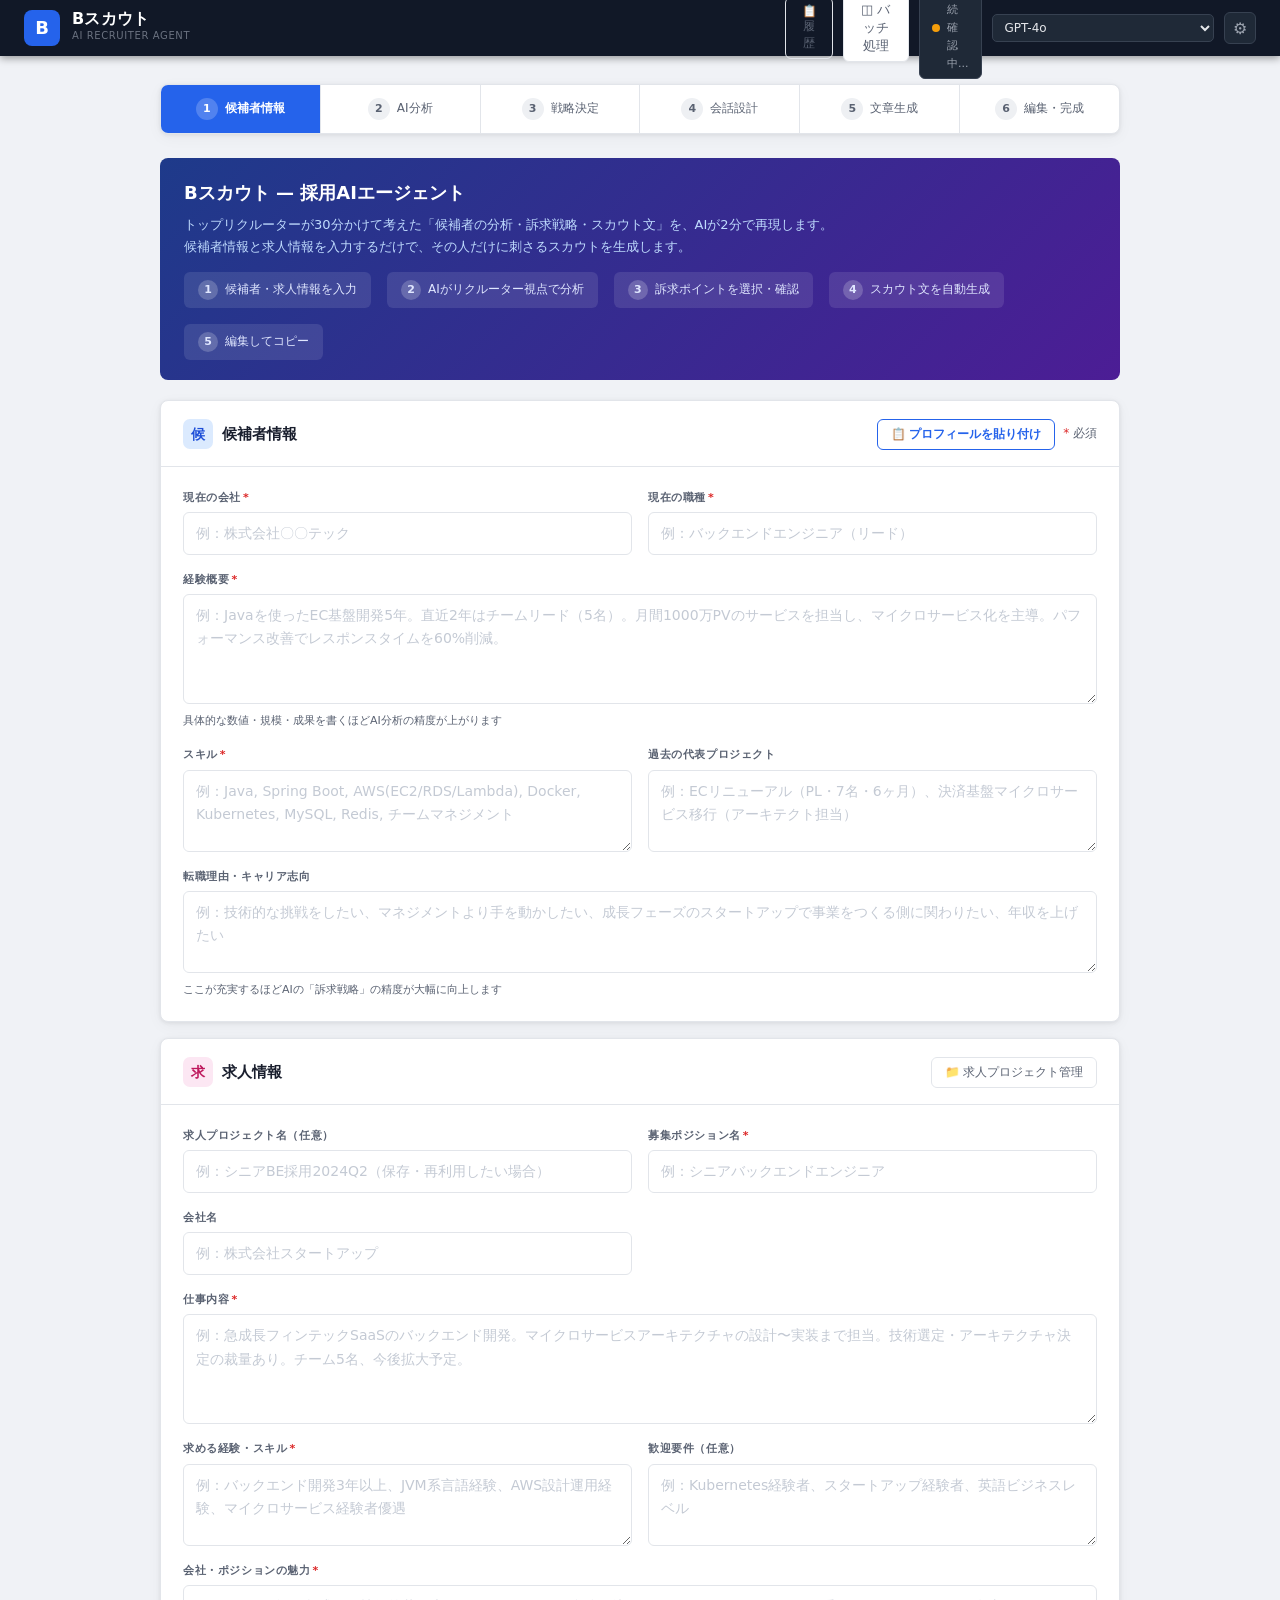
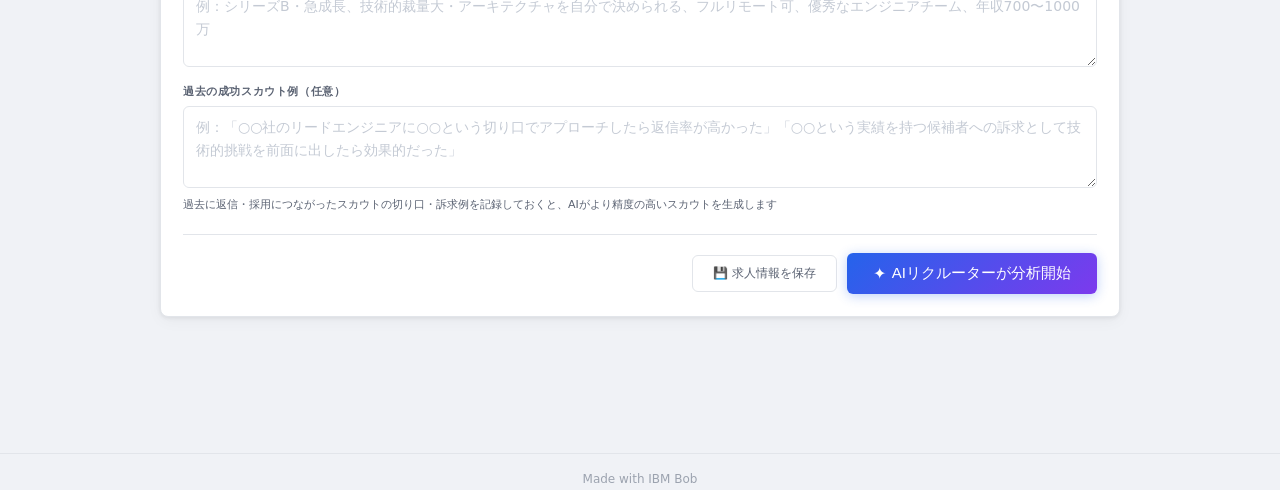
==== commit 8b956db1: "プロフィール自動解析: BizReach/LinkedIn等のコピペからフォームを自動入力 (parseProfileAPI + fallback + UI)" ====
--- a/bscout_standalone.html
+++ b/bscout_standalone.html
@@ -1727,6 +1727,402 @@
   display: flex;
   flex-wrap: wrap;
   gap: 8px;
+}
+
+/* ══════════════════════════════════════
+   v3.0+v4.0: 履歴タブ・ダッシュボード
+════════════════════════════════════════ */
+
+/* --- 履歴タブナビ --- */
+.history-tabs {
+  display: flex;
+  gap: 0;
+  border-bottom: 2px solid var(--border);
+  padding: 0 22px;
+  background: var(--surface);
+}
+.history-tab {
+  padding: 10px 18px;
+  font-size: 13px;
+  font-weight: 700;
+  color: var(--muted);
+  background: none;
+  border: none;
+  border-bottom: 2px solid transparent;
+  margin-bottom: -2px;
+  cursor: pointer;
+  transition: color .15s, border-color .15s;
+}
+.history-tab:hover { color: var(--text); }
+.history-tab.active { color: var(--accent); border-bottom-color: var(--accent); }
+
+.history-tab-content { display: none; }
+.history-tab-content.on { display: block; }
+
+/* --- 履歴フィルタバー --- */
+.history-filter-bar {
+  display: flex;
+  gap: 8px;
+  margin-bottom: 12px;
+  flex-wrap: wrap;
+}
+.history-search {
+  flex: 1;
+  min-width: 180px;
+  padding: 7px 12px;
+  border: 1.5px solid var(--border);
+  border-radius: 6px;
+  font-size: 13px;
+  font-family: inherit;
+  background: var(--bg);
+  color: var(--text);
+  transition: border-color .15s;
+}
+.history-search:focus { outline: none; border-color: var(--accent); }
+.history-filter-sel {
+  padding: 6px 10px;
+  border: 1.5px solid var(--border);
+  border-radius: 6px;
+  font-size: 12px;
+  font-family: inherit;
+  background: var(--bg);
+  color: var(--text);
+  cursor: pointer;
+}
+
+/* --- ダッシュボード --- */
+.dash-section-title {
+  font-size: 13px;
+  font-weight: 800;
+  color: var(--text);
+  margin-bottom: 12px;
+  display: flex;
+  align-items: center;
+  gap: 6px;
+}
+.dash-kpi-row {
+  display: grid;
+  grid-template-columns: repeat(auto-fill, minmax(120px, 1fr));
+  gap: 10px;
+}
+.dash-kpi {
+  background: var(--surface);
+  border: 1px solid var(--border);
+  border-radius: 8px;
+  padding: 12px 14px;
+  text-align: center;
+}
+.dash-kpi-val {
+  font-size: 28px;
+  font-weight: 900;
+  line-height: 1;
+}
+.dash-kpi-label {
+  font-size: 11px;
+  color: var(--muted);
+  margin-top: 4px;
+  line-height: 1.4;
+}
+.dash-chart-wrap {
+  background: var(--surface);
+  border: 1px solid var(--border);
+  border-radius: 8px;
+  padding: 12px;
+  overflow: hidden;
+}
+
+/* 訴求効果グリッド */
+.appeal-effect-item {
+  display: flex;
+  align-items: center;
+  gap: 10px;
+  padding: 8px 0;
+  border-bottom: 1px solid var(--border);
+  font-size: 13px;
+}
+.appeal-effect-item:last-child { border-bottom: none; }
+.aei-name { flex: 1; font-weight: 600; }
+.aei-bar-wrap { width: 140px; height: 8px; background: var(--border); border-radius: 4px; overflow: hidden; }
+.aei-bar { height: 100%; border-radius: 4px; background: var(--accent); transition: width .4s; }
+.aei-pct { width: 36px; text-align: right; font-weight: 700; font-size: 12px; }
+.aei-count { width: 50px; text-align: right; font-size: 11px; color: var(--muted); }
+
+/* タイプ別成果グリッド */
+.type-effect-item {
+  display: flex;
+  align-items: center;
+  gap: 10px;
+  padding: 9px 12px;
+  border: 1px solid var(--border);
+  border-radius: 6px;
+  margin-bottom: 6px;
+  font-size: 13px;
+  background: var(--bg);
+}
+.tei-name { flex: 1; font-weight: 600; }
+.tei-stats { display: flex; gap: 12px; font-size: 12px; }
+.tei-stat { display: flex; flex-direction: column; align-items: center; gap: 1px; }
+.tei-stat-val { font-weight: 800; font-size: 13px; }
+.tei-stat-lbl { font-size: 10px; color: var(--muted); }
+
+/* --- v4.0 学習ダッシュボード --- */
+.learn-intro {
+  font-size: 13px;
+  color: var(--muted);
+  margin-bottom: 16px;
+  line-height: 1.65;
+  padding: 10px 14px;
+  background: var(--surface);
+  border-radius: 6px;
+  border: 1px solid var(--border);
+}
+.learn-kpi-row {
+  display: grid;
+  grid-template-columns: repeat(auto-fill, minmax(110px, 1fr));
+  gap: 8px;
+  margin-bottom: 4px;
+}
+.learn-pattern-item {
+  border: 1px solid var(--border);
+  border-radius: 8px;
+  padding: 12px 14px;
+  margin-bottom: 8px;
+  background: var(--bg);
+}
+.lpi-head {
+  display: flex;
+  align-items: center;
+  gap: 8px;
+  margin-bottom: 8px;
+}
+.lpi-rank {
+  width: 22px; height: 22px;
+  border-radius: 50%;
+  background: var(--accent);
+  color: #fff;
+  font-size: 11px;
+  font-weight: 900;
+  display: flex; align-items: center; justify-content: center;
+  flex-shrink: 0;
+}
+.lpi-rank.r2 { background: #7c3aed; }
+.lpi-rank.r3 { background: #059669; }
+.lpi-section { font-size: 11px; font-weight: 700; color: var(--muted); padding: 2px 7px; background: var(--surface); border-radius: 4px; }
+.lpi-count { margin-left: auto; font-size: 12px; font-weight: 700; color: var(--accent); }
+.lpi-ai { font-size: 12px; color: var(--muted); margin-bottom: 4px; }
+.lpi-ai span { font-weight: 600; color: var(--text); }
+.lpi-edited { font-size: 12px; color: var(--green); }
+.lpi-edited span { font-weight: 600; }
+
+.learn-log-item {
+  display: flex;
+  align-items: flex-start;
+  gap: 10px;
+  padding: 8px 0;
+  border-bottom: 1px solid var(--border);
+  font-size: 12px;
+}
+.learn-log-item:last-child { border-bottom: none; }
+.lli-sec { flex-shrink: 0; padding: 2px 7px; border-radius: 4px; background: var(--surface); border: 1px solid var(--border); font-weight: 700; font-size: 11px; }
+.lli-type { flex-shrink: 0; color: var(--muted); font-size: 11px; width: 90px; }
+.lli-body { flex: 1; color: var(--text); line-height: 1.5; }
+.lli-date { flex-shrink: 0; color: var(--muted); font-size: 11px; }
+
+/* ══════════════════════════════════════
+   完成: 署名入力欄 + モバイルレスポンシブ補完
+════════════════════════════════════════ */
+
+/* --- 署名欄 --- */
+.sign-row {
+  margin: 0 0 12px;
+  padding: 12px 14px;
+  background: var(--surface);
+  border: 1px solid var(--border);
+  border-radius: 8px;
+}
+.sign-label {
+  font-size: 11px;
+  font-weight: 700;
+  color: var(--muted);
+  text-transform: uppercase;
+  letter-spacing: .4px;
+  margin-bottom: 8px;
+}
+.sign-fields {
+  display: flex;
+  gap: 8px;
+  flex-wrap: wrap;
+}
+.sign-input {
+  flex: 1;
+  min-width: 140px;
+  padding: 6px 10px;
+  border: 1.5px solid var(--border);
+  border-radius: 6px;
+  font-size: 13px;
+  font-family: inherit;
+  background: var(--bg);
+  color: var(--text);
+  transition: border-color .15s;
+}
+.sign-input:focus { outline: none; border-color: var(--accent); }
+
+/* --- モバイルレスポンシブ補完 --- */
+@media (max-width: 700px) {
+  /* ヘッダー */
+  .topbar-right { gap: 6px; }
+  .model-sel { display: none; }
+  .batch-toggle-btn { display: none; }
+
+  /* ステッパー */
+  .stepper { gap: 2px; padding: 10px 8px; }
+  .st-label { display: none; }
+  .st-num { width: 26px; height: 26px; font-size: 12px; }
+
+  /* グリッド */
+  .grid2 { grid-template-columns: 1fr; }
+  .fg.s2 { grid-column: span 1; }
+
+  /* ダッシュボード KPI */
+  .dash-kpi-row { grid-template-columns: repeat(2, 1fr); }
+  .learn-kpi-row { grid-template-columns: repeat(2, 1fr); }
+
+  /* 履歴タブ */
+  .history-tabs { padding: 0 12px; overflow-x: auto; }
+  .history-tab { padding: 8px 12px; font-size: 12px; white-space: nowrap; }
+  .history-filter-bar { flex-direction: column; }
+  .history-search { min-width: unset; width: 100%; }
+
+  /* 訴求グリッド */
+  .ibm-appeal-grid { grid-template-columns: 1fr; }
+
+  /* タイプ別成果 */
+  .tei-stats { flex-wrap: wrap; gap: 6px; }
+
+  /* 署名欄 */
+  .sign-fields { flex-direction: column; }
+  .sign-input { min-width: unset; width: 100%; }
+
+  /* バッチ */
+  .batch-cand-item { flex-direction: column; gap: 8px; }
+
+  /* 設定パネル */
+  .wx-panel-inner { width: 100%; max-width: 100%; padding: 16px; }
+  .wx-backup-row { flex-direction: column; }
+}
+
+@media (max-width: 480px) {
+  .wrap { padding: 12px 10px 60px; }
+  .card-head { flex-direction: column; align-items: flex-start; gap: 8px; }
+  .topbar { padding: 0 12px; }
+  .brand-sub { display: none; }
+  .mode-pill { display: none; }
+  .dash-kpi-val { font-size: 22px; }
+}
+
+/* ══════════════════════════════════════
+   プロフィール貼り付け自動解析パネル
+════════════════════════════════════════ */
+.paste-profile-btn {
+  font-size: 12px;
+  font-weight: 700;
+  border-color: var(--accent);
+  color: var(--accent);
+}
+.paste-profile-btn:hover { background: var(--accent-l); }
+.paste-profile-btn.active { background: var(--accent); color: #fff; }
+
+.paste-panel {
+  border-bottom: 1px solid var(--border);
+  background: #f0f5ff;
+  animation: slideDown .18s ease;
+}
+@keyframes slideDown {
+  from { opacity: 0; transform: translateY(-8px); }
+  to   { opacity: 1; transform: translateY(0); }
+}
+.paste-panel-inner {
+  padding: 16px 22px 18px;
+}
+.paste-panel-header {
+  display: flex;
+  align-items: flex-start;
+  justify-content: space-between;
+  margin-bottom: 8px;
+}
+.paste-panel-title {
+  font-size: 13px;
+  font-weight: 800;
+  color: var(--text);
+  display: flex;
+  align-items: center;
+  gap: 8px;
+  flex-wrap: wrap;
+}
+.paste-panel-badge {
+  font-size: 10px;
+  font-weight: 700;
+  padding: 2px 8px;
+  border-radius: 10px;
+  background: #dbeafe;
+  color: #1d4ed8;
+  letter-spacing: .3px;
+}
+.paste-panel-close {
+  background: none;
+  border: none;
+  font-size: 16px;
+  color: var(--muted);
+  cursor: pointer;
+  padding: 0 4px;
+  line-height: 1;
+}
+.paste-panel-close:hover { color: var(--text); }
+.paste-panel-hint {
+  font-size: 12px;
+  color: var(--muted);
+  line-height: 1.6;
+  margin-bottom: 10px;
+}
+.paste-ta {
+  width: 100%;
+  padding: 10px 12px;
+  border: 1.5px solid #bfdbfe;
+  border-radius: 8px;
+  font-size: 13px;
+  font-family: inherit;
+  background: #fff;
+  color: var(--text);
+  resize: vertical;
+  transition: border-color .15s;
+  box-sizing: border-box;
+}
+.paste-ta:focus { outline: none; border-color: var(--accent); }
+.paste-panel-actions {
+  display: flex;
+  align-items: center;
+  justify-content: space-between;
+  margin-top: 10px;
+  flex-wrap: wrap;
+  gap: 8px;
+}
+.paste-status {
+  font-size: 12px;
+  font-weight: 700;
+  flex: 1;
+}
+.paste-status.ok    { color: var(--green); }
+.paste-status.error { color: var(--red); }
+.paste-status.loading { color: var(--accent); }
+
+/* 解析完了後のフォームハイライト */
+@keyframes fieldHighlight {
+  0%   { background: #dbeafe; }
+  100% { background: transparent; }
+}
+.field-filled {
+  animation: fieldHighlight 1.5s ease forwards;
+  border-color: var(--accent) !important;
 }
 
 </style>
@@ -1878,8 +2274,41 @@
           <div class="icon-chip" style="background:#dbeafe;color:#1d4ed8">候</div>
           候補者情報
         </div>
-        <span style="font-size:12px;color:var(--muted)"><span style="color:var(--red)">*</span> 必須項目</span>
+        <div style="display:flex;align-items:center;gap:8px">
+          <button class="btn btn-ghost btn-sm paste-profile-btn" id="pasteProfileBtn" onclick="togglePastePanel()" title="BizReach・LinkedIn等のプロフィールをコピペすると自動で入力">
+            📋 プロフィールを貼り付け
+          </button>
+          <span style="font-size:12px;color:var(--muted)"><span style="color:var(--red)">*</span> 必須</span>
+        </div>
       </div>
+
+      <!-- プロフィール貼り付けパネル -->
+      <div class="paste-panel" id="pastePanel" style="display:none">
+        <div class="paste-panel-inner">
+          <div class="paste-panel-header">
+            <div class="paste-panel-title">
+              📋 プロフィール自動解析
+              <span class="paste-panel-badge">BizReach / LinkedIn / Wantedly / 職務経歴書 対応</span>
+            </div>
+            <button class="paste-panel-close" onclick="togglePastePanel()">✕</button>
+          </div>
+          <div class="paste-panel-hint">
+            BizReach・LinkedIn などのプロフィールページを<strong>まるごとコピー</strong>して貼り付けてください。<br>
+            AIが自動で「会社名・職種・経験・スキル・転職理由」を読み取ってフォームを埋めます。
+          </div>
+          <textarea class="paste-ta" id="profilePasteArea" placeholder="ここにプロフィールテキストをペースト（Ctrl+V）してください...&#10;&#10;例）BizReachのプロフィール画面を全選択（Ctrl+A）→コピー（Ctrl+C）→ここにペースト" rows="8"></textarea>
+          <div class="paste-panel-actions">
+            <div class="paste-status" id="pasteStatus"></div>
+            <div style="display:flex;gap:8px">
+              <button class="btn btn-ghost btn-sm" onclick="clearPasteArea()">クリア</button>
+              <button class="btn btn-ai" id="parseProfileBtn" onclick="parseProfile()">
+                <span style="font-size:14px">✦</span> AIが解析してフォームを埋める
+              </button>
+            </div>
+          </div>
+        </div>
+      </div>
+
       <div class="card-body">
         <div class="grid2">
           <div class="fg">
@@ -2411,6 +2840,17 @@
             <div class="ms-body"><textarea id="ta-cta" rows="3"></textarea></div>
           </div>
         </div>
+
+        <!-- v完成: 署名入力欄 -->
+        <div class="sign-row">
+          <div class="sign-label">コピー時の署名（任意）</div>
+          <div class="sign-fields">
+            <input type="text" class="sign-input" id="signName" placeholder="担当者名（例：山田 太郎）">
+            <input type="text" class="sign-input" id="signComp" placeholder="会社名（例：IBM Japan）">
+            <input type="text" class="sign-input" id="signEmail" placeholder="メールアドレス（任意）">
+          </div>
+        </div>
+
         <div class="act-bar">
           <div style="display:flex;gap:8px">
             <button class="copy-btn" id="cpAll">
@@ -2446,22 +2886,85 @@
     </div>
   </div>
 
-  <!-- ==================== PANEL HISTORY: スカウト履歴 ==================== -->
+  <!-- ==================== PANEL HISTORY: スカウト履歴 + ダッシュボード ==================== -->
   <div class="panel" id="pHistory">
     <div class="card">
       <div class="card-head">
         <div class="card-title">
           <div class="icon-chip" style="background:#f0fdf4;color:#15803d">📋</div>
-          スカウト履歴
+          <span id="historyPanelTitle">スカウト履歴</span>
         </div>
-        <button class="btn btn-ghost btn-sm" id="historyBackBtn" onclick="go(1)">← 戻る</button>
+        <button class="btn btn-ghost btn-sm" onclick="go(1)">← 戻る</button>
       </div>
-      <div class="card-body">
-        <div style="font-size:13px;color:var(--muted);margin-bottom:16px">
-          生成したスカウトは自動保存されます。送信後のフィードバック（返信・面談・採用）を記録すると、将来のAI精度向上に活用されます。
+
+      <!-- v3.0: タブナビ -->
+      <div class="history-tabs">
+        <button class="history-tab active" id="htab-history" onclick="switchHistoryTab('history')">📋 履歴一覧</button>
+        <button class="history-tab" id="htab-dashboard" onclick="switchHistoryTab('dashboard')">📊 ダッシュボード</button>
+        <button class="history-tab" id="htab-learning" onclick="switchHistoryTab('learning')">🧠 学習状況</button>
+      </div>
+
+      <!-- タブ: 履歴一覧 -->
+      <div class="history-tab-content on" id="htc-history">
+        <div class="card-body">
+          <!-- v3.0: 検索・フィルタ -->
+          <div class="history-filter-bar">
+            <input type="text" class="history-search" id="historySearch" placeholder="候補者名・会社名・ポジション名で検索..." oninput="filterHistory()">
+            <select class="history-filter-sel" id="historyFilterResult" onchange="filterHistory()">
+              <option value="">全て</option>
+              <option value="hired">採用</option>
+              <option value="meeting">面談</option>
+              <option value="replied">返信あり</option>
+              <option value="no_reply">返信なし</option>
+              <option value="pending">未記録</option>
+            </select>
+            <select class="history-filter-sel" id="historyFilterType" onchange="filterHistory()">
+              <option value="">全タイプ</option>
+              <option value="技術スペシャリスト型">技術スペシャリスト型</option>
+              <option value="PM・マネジメント型">PM・マネジメント型</option>
+              <option value="キャリアアップ型">キャリアアップ型</option>
+              <option value="市場価値向上型">市場価値向上型</option>
+              <option value="安定志向型">安定志向型</option>
+            </select>
+          </div>
+          <div id="historyCount" style="font-size:12px;color:var(--muted);margin-bottom:10px"></div>
+          <div id="historyGrid"></div>
         </div>
-        <div id="historyGrid"></div>
       </div>
+
+      <!-- タブ: ダッシュボード (v3.0) -->
+      <div class="history-tab-content" id="htc-dashboard">
+        <div class="card-body">
+          <div class="dash-section-title">📈 スカウト成果サマリー</div>
+          <div class="dash-kpi-row" id="dashKpiRow"></div>
+          <div class="dash-section-title" style="margin-top:24px">📉 スコアトレンド（直近20件）</div>
+          <div class="dash-chart-wrap">
+            <svg id="scoreTrendSvg" width="100%" height="120" viewBox="0 0 600 120" preserveAspectRatio="none"></svg>
+          </div>
+          <div class="dash-section-title" style="margin-top:24px">🏆 訴求ポイント × 返信率</div>
+          <div id="appealEffectGrid"></div>
+          <div class="dash-section-title" style="margin-top:24px">👥 候補者タイプ別 成果</div>
+          <div id="typeEffectGrid"></div>
+        </div>
+      </div>
+
+      <!-- タブ: 学習状況 (v4.0) -->
+      <div class="history-tab-content" id="htc-learning">
+        <div class="card-body">
+          <div class="dash-section-title">🧠 修正ログ学習状況</div>
+          <div class="learn-intro">採用担当者がAI生成文を修正するたびに学習データが蓄積されます。蓄積が進むほどAIの精度が向上します。</div>
+          <div class="learn-kpi-row" id="learnKpiRow"></div>
+          <div class="dash-section-title" style="margin-top:20px">🔍 修正パターン TOP（few-shot候補）</div>
+          <div id="learnPatternList"></div>
+          <div class="dash-section-title" style="margin-top:20px">📋 最近の修正ログ（直近10件）</div>
+          <div id="learnRecentLogs"></div>
+          <div style="margin-top:16px;display:flex;gap:8px">
+            <button class="btn btn-ghost btn-sm" onclick="exportEditLogs()" title="学習データをJSONでダウンロード">📥 学習データを出力</button>
+            <button class="btn btn-ghost btn-sm" onclick="exportSettings()" title="全設定・履歴をバックアップ">📦 バックアップ</button>
+          </div>
+        </div>
+      </div>
+
     </div>
   </div>
 
@@ -4171,6 +4674,117 @@
   if (!res.ok) { const e = await res.json().catch(() => ({})); throw new Error(e?.error?.message || `API ${res.status}`); }
   const data = parseApiResponse(await res.json());
   return { cand: c, ...data };
+}
+
+// ══════════════════════════════════════════
+// プロフィール自動解析 API（v完成）
+// BizReach / LinkedIn / Wantedly / 職務経歴書など
+// コピペテキストから候補者情報を自動抽出
+// ══════════════════════════════════════════
+
+/**
+ * 貼り付けられたプロフィールテキストをAIが解析して
+ * 候補者情報の各フィールドに分解して返す
+ * @param {string} profileText - コピペされたプロフィール全文
+ * @returns {Promise<Object>} - { company, role, experience, skills, projects, reason }
+ */
+async function parseProfileAPI(profileText) {
+  const prompt = `以下は求職者のプロフィールテキストです（BizReach・LinkedIn・Wantedly・職務経歴書などからコピーされたもの）。
+このテキストから候補者情報を抽出し、JSONのみ返してください。
+
+## 入力テキスト
+${profileText.slice(0, 3000)}
+
+## 抽出ルール
+- company: 現在（最新）の会社名。「現在」「直近」「在籍中」などを手がかりにする。見つからなければ最も最近の勤め先。
+- role: 現在の職種・役職。「エンジニア」「マネージャー」「コンサルタント」などを抽出。
+- experience: 職務経歴の要約（3〜5文）。数値・規模・期間・成果を含めて書く。箇条書きではなく文章で。
+- skills: スキル一覧（カンマ区切り）。プログラミング言語・フレームワーク・ツール・資格など。
+- projects: 代表的なプロジェクト（2〜3件）。「プロジェクト名（役割・規模・期間）」形式で。
+- reason: 転職理由・志向の推測。「直接記載されていなければ経歴から推測して」と書く。
+- confidence: 抽出精度（"high"=情報が十分 / "medium"=一部推測あり / "low"=情報が少ない）
+- missingFields: 不足している情報のリスト（例: ["転職理由", "スキル詳細"]）
+- sourceHint: どのサービスのプロフィールと推測されるか（"bizreach"/"linkedin"/"wantedly"/"resume"/"unknown"）
+
+## 返すJSONの構造
+{
+  "company": "現在の会社名",
+  "role": "現在の職種・役職",
+  "experience": "職務経歴の要約文（数値・成果を含む3〜5文）",
+  "skills": "スキル一覧（カンマ区切り）",
+  "projects": "代表プロジェクト（2〜3件）",
+  "reason": "転職理由・志向（記載あれば抜粋、なければ経歴から推測）",
+  "confidence": "high/medium/low",
+  "missingFields": ["不足フィールド"],
+  "sourceHint": "bizreach/linkedin/wantedly/resume/unknown"
+}`;
+
+  const messages = [
+    { role: 'system', content: 'あなたは採用のプロです。求職者プロフィールから情報を正確に抽出します。JSONのみ返してください。' },
+    { role: 'user', content: prompt }
+  ];
+  const res = await fetch(getApiUrl(), {
+    method: 'POST', headers: apiHeaders(),
+    body: JSON.stringify(buildRequestBody(messages, 0.3))
+  });
+  if (!res.ok) { const e = await res.json().catch(() => ({})); throw new Error(e?.error?.message || `API ${res.status}`); }
+  return parseApiResponse(await res.json());
+}
+
+/**
+ * APIなし時のフォールバック：正規表現ベースのプロフィール解析
+ * BizReach形式を想定した簡易パーサー
+ * @param {string} text
+ * @returns {Object}
+ */
+function parseProfileFallback(text) {
+  const lines = text.split(/\n/).map(l => l.trim()).filter(Boolean);
+  const all   = text;
+
+  // 会社名：「株式会社」「Inc」「Ltd」前後・太字っぽい行
+  const companyMatch = all.match(/(?:現職|在籍|現在)\s*[：:]\s*([^\n]{2,30})/i)
+    || all.match(/([\S]{2,15}(?:株式会社|合同会社|有限会社|Inc\.|Ltd\.|Corp\.)[\S]{0,10})/i)
+    || all.match(/(?:^|\n)([A-Za-z\u3040-\u9FFF]{2,20}(?:株式会社|合同会社|Inc|Ltd))/m);
+  const company = companyMatch ? companyMatch[1].trim() : '';
+
+  // 職種：「エンジニア」「マネージャー」「コンサルタント」「デザイナー」などを含む行
+  const roleMatch = all.match(/(?:職種|役職|ポジション)\s*[：:]\s*([^\n]{2,40})/i)
+    || lines.find(l => /(エンジニア|デベロッパー|マネージャー|コンサルタント|デザイナー|プロデューサー|ディレクター|アナリスト|スペシャリスト|リード|Engineer|Manager|Consultant|Designer)/i.test(l) && l.length < 40);
+  const role = roleMatch ? (typeof roleMatch === 'string' ? roleMatch : roleMatch[1].trim()) : '';
+
+  // スキル：「スキル」「得意」「技術」セクション後の行・箇条書き
+  const skillSection = all.match(/(?:スキル|技術スタック|保有スキル|言語|フレームワーク)[^\n]*\n([\s\S]{0,400}?)(?:\n\n|\n[^\s])/i);
+  let skills = '';
+  if (skillSection) {
+    skills = skillSection[1].replace(/[•\-・◆▶◉●○]\s*/g, '').split(/[,、\n]+/).map(s => s.trim()).filter(s => s.length > 1 && s.length < 30).join(', ');
+  }
+  if (!skills) {
+    // キャメルケース・技術っぽいワードを全文から拾う
+    const techWords = all.match(/\b(?:Java|Python|JavaScript|TypeScript|Go|Ruby|PHP|Swift|Kotlin|React|Vue|Angular|AWS|Azure|GCP|Docker|Kubernetes|MySQL|PostgreSQL|Redis|MongoDB|Terraform|Ansible|Spring|Rails|Django|Node\.js|Next\.js)\b/gi) || [];
+    skills = [...new Set(techWords)].join(', ');
+  }
+
+  // 経験：職歴セクション
+  const expLines = lines.filter(l => l.length > 20 && l.length < 120 && /(?:開発|設計|構築|主導|リード|担当|改善|推進|実装|導入|支援|提案|年|名|件|%|PV|万)/.test(l)).slice(0, 5);
+  const experience = expLines.join(' ');
+
+  // プロジェクト
+  const projMatch = all.match(/(?:プロジェクト|案件|実績)[^\n]*\n([\s\S]{0,300}?)(?:\n\n)/i);
+  const projects = projMatch ? projMatch[1].slice(0, 200).replace(/\n/g, ' / ') : '';
+
+  // 転職理由
+  const reasonMatch = all.match(/(?:転職理由|転職を考えている理由|希望|求めていること|キャリア志向)[^\n]*\n([^\n]{10,200})/i);
+  const reason = reasonMatch ? reasonMatch[1].trim() : '（プロフィールから推測：より大きなチャレンジ・キャリアアップを目指している可能性）';
+
+  const filled = [company, role, experience || skills].filter(Boolean).length;
+  const confidence = filled >= 3 ? 'medium' : 'low';
+  const missing = [];
+  if (!company)    missing.push('会社名');
+  if (!role)       missing.push('職種');
+  if (!experience) missing.push('経験概要');
+  if (!skills)     missing.push('スキル');
+
+  return { company, role, experience, skills, projects, reason, confidence, missingFields: missing, sourceHint: 'unknown' };
 }
 
 </script>
@@ -5437,7 +6051,11 @@
   else { pv.textContent = buildFull(); pv.classList.add('on'); ms.style.display = 'none'; btn.textContent = '編集に戻る'; }
 }
 function buildFull() {
-  return `件名：${$('ta-subject')?.value || ''}\n\n━━━━━━━━━━━━━━━━━━━━━━\n\n${['intro', 'why', 'match', 'benefit', 'cta'].map(s => $('ta-' + s)?.value || '').join('\n\n')}\n\n[担当者名]\n[会社名] 採用担当`;
+  const name  = $('signName')?.value.trim()  || '[担当者名]';
+  const comp  = $('signComp')?.value.trim()  || '[会社名]';
+  const email = $('signEmail')?.value.trim();
+  const sign  = email ? `${name}\n${comp} 採用担当\n${email}` : `${name}\n${comp} 採用担当`;
+  return `件名：${$('ta-subject')?.value || ''}\n\n━━━━━━━━━━━━━━━━━━━━━━\n\n${['intro', 'why', 'match', 'benefit', 'cta'].map(s => $('ta-' + s)?.value || '').join('\n\n')}\n\n${sign}`;
 }
 
 $('cpAll').addEventListener('click',  () => { navigator.clipboard.writeText(buildFull()).then(() => flashCopy('cpAll', '✓ コピーしました')); });
@@ -5494,6 +6112,116 @@
 }
 
 // ══════════════════════════════════════════
+// プロフィール貼り付け自動解析 (v完成)
+// ══════════════════════════════════════════
+
+/** 貼り付けパネルの開閉 */
+function togglePastePanel() {
+  const panel = $('pastePanel');
+  const btn   = $('pasteProfileBtn');
+  if (!panel) return;
+  const isOpen = panel.style.display !== 'none';
+  panel.style.display = isOpen ? 'none' : 'block';
+  if (btn) btn.classList.toggle('active', !isOpen);
+  if (!isOpen) {
+    // 開いたら貼り付けエリアにフォーカス
+    setTimeout(() => $('profilePasteArea')?.focus(), 100);
+  }
+}
+
+/** 貼り付けエリアをクリア */
+function clearPasteArea() {
+  const ta = $('profilePasteArea');
+  if (ta) ta.value = '';
+  const st = $('pasteStatus');
+  if (st) { st.textContent = ''; st.className = 'paste-status'; }
+}
+
+/**
+ * プロフィールテキストを解析してフォームを埋める
+ * APIあり → parseProfileAPI() / APIなし → parseProfileFallback()
+ */
+async function parseProfile() {
+  const text = $('profilePasteArea')?.value.trim();
+  if (!text || text.length < 20) {
+    setPasteStatus('プロフィールテキストを貼り付けてください。', 'error'); return;
+  }
+
+  const btn = $('parseProfileBtn');
+  if (btn) { btn.disabled = true; btn.innerHTML = '<span class="spin" style="width:14px;height:14px;border-width:2px;margin:0 2px -2px 0;display:inline-block"></span> 解析中...'; }
+  setPasteStatus('AIが解析中...', 'loading');
+
+  let parsed;
+  try {
+    if (hasApiKey()) {
+      parsed = await parseProfileAPI(text);
+    } else {
+      // デモモード：正規表現フォールバック
+      await new Promise(r => setTimeout(r, 600)); // UI上の体感
+      parsed = parseProfileFallback(text);
+    }
+  } catch (e) {
+    // API失敗時もフォールバック
+    parsed = parseProfileFallback(text);
+  } finally {
+    if (btn) { btn.disabled = false; btn.innerHTML = '<span style="font-size:14px">✦</span> AIが解析してフォームを埋める'; }
+  }
+
+  if (!parsed) { setPasteStatus('解析に失敗しました。テキストを確認してください。', 'error'); return; }
+
+  // フォームに値を反映
+  const fields = [
+    { id: 'c_co',   val: parsed.company    },
+    { id: 'c_role', val: parsed.role       },
+    { id: 'c_exp',  val: parsed.experience },
+    { id: 'c_sk',   val: parsed.skills     },
+    { id: 'c_pj',   val: parsed.projects   },
+    { id: 'c_why',  val: parsed.reason     },
+  ];
+
+  let filled = 0;
+  fields.forEach(({ id, val }) => {
+    if (!val) return;
+    const el = $(id);
+    if (!el) return;
+    el.value = val;
+    // フィールドハイライトアニメーション
+    el.classList.remove('field-filled');
+    void el.offsetWidth; // reflow
+    el.classList.add('field-filled');
+    setTimeout(() => el.classList.remove('field-filled'), 2000);
+    filled++;
+    // textareaのリサイズ
+    if (el.tagName === 'TEXTAREA') autoResize(el);
+  });
+
+  // ステータス表示
+  const sourceLabel = { bizreach: 'BizReach', linkedin: 'LinkedIn', wantedly: 'Wantedly', resume: '職務経歴書', unknown: 'プロフィール' };
+  const sourceName = sourceLabel[parsed.sourceHint] || 'プロフィール';
+  const confLabel  = { high: '高精度', medium: '中精度（一部推測あり）', low: '低精度（手動確認推奨）' };
+  const missingTxt = (parsed.missingFields || []).length > 0
+    ? `　/ 不足: ${parsed.missingFields.join('・')}` : '';
+
+  const msg = `✓ ${sourceName}から${filled}項目を読み取りました（${confLabel[parsed.confidence] || ''}）${missingTxt}`;
+  setPasteStatus(msg, parsed.confidence === 'low' ? 'error' : 'ok');
+
+  // パネルを閉じる（high・medium の場合のみ）
+  if (parsed.confidence !== 'low') {
+    setTimeout(() => {
+      togglePastePanel();
+    }, 1200);
+  }
+}
+
+/** ステータス表示ヘルパー */
+function setPasteStatus(msg, type) {
+  const el = $('pasteStatus');
+  if (!el) return;
+  el.textContent = msg;
+  el.className = `paste-status ${type}`;
+}
+
+// ══════════════════════════════════════════
 // 機能A: 情報品質チェック & AI補完質問
 // ══════════════════════════════════════════
 function calcInfoQuality(c) {
@@ -5636,6 +6364,23 @@
   }
   prog.classList.remove('on'); $('batchRunBtn').disabled = false;
   renderBatchResults(); $('batchResult').classList.add('on');
+
+  // v3.0: 成功したバッチ結果をIDBに保存
+  BATCH_RESULTS.filter(r => !r.error).forEach(r => {
+    const entry = {
+      id: Date.now().toString() + '_' + Math.random().toString(36).slice(2, 7),
+      savedAt: new Date().toISOString(),
+      projectId: S.currentProjectId || null,
+      candidate: { company: r.cand.company, role: r.cand.role, experience: r.cand.experience || '', skills: r.cand.skills || '', reason: r.cand.reason || '' },
+      job: { position: j.position, company: j.company },
+      analysis: { candidateTypeCategory: r.candidateTypeCategory || '', score: r.score || 0 },
+      mail: { subject: r.subject, intro: r.mailBody || '', why: '', match: '', benefit: '', cta: '' },
+      mailAi: { subject: r.subject, intro: r.mailBody || '' },
+      selectedAppeals: [],
+      result: { replied: null, meetingScheduled: null, hired: null, feedbackNote: '' }
+    };
+    idbPut('history', entry);
+  });
 }
 
 function batchDemoResult(c, j) {
@@ -5761,32 +6506,66 @@
 }
 
 // ══════════════════════════════════════════
-// 機能D: スカウト履歴一覧パネル
-// ══════════════════════════════════════════
-function openHistory() {
-  renderHistory();
+// 機能D: スカウト履歴パネル (v3.0: タブ・検索・ダッシュボード)
+// ══════════════════════════════════════════
+
+let _currentHistoryTab = 'history';
+let _historyAllCache   = [];  // IndexedDB全件キャッシュ
+
+/** 履歴パネルを開く（全件をIDBから非同期取得） */
+async function openHistory() {
   go('History');
-}
-
+  // 全件をIDBから取得してキャッシュ
+  _historyAllCache = await loadScoutHistoryAll();
+  switchHistoryTab(_currentHistoryTab);
+}
+
+/** タブ切り替え */
+function switchHistoryTab(tab) {
+  _currentHistoryTab = tab;
+  ['history','dashboard','learning'].forEach(t => {
+    const btn = $('htab-' + t);
+    const con = $('htc-'  + t);
+    if (btn) btn.classList.toggle('active', t === tab);
+    if (con) con.classList.toggle('on',     t === tab);
+  });
+  if (tab === 'history')   { renderHistory(); }
+  if (tab === 'dashboard') { renderDashboard(); }
+  if (tab === 'learning')  { renderLearningDashboard(); }
+}
+
+/** 結果ラベル共通 */
+const resultLabel = r => {
+  if (r.hired === true)            return '<span class="hr-badge hb-hired">採用</span>';
+  if (r.meetingScheduled === true) return '<span class="hr-badge hb-meeting">面談</span>';
+  if (r.replied === true)          return '<span class="hr-badge hb-replied">返信あり</span>';
+  if (r.replied === false)         return '<span class="hr-badge hb-no">返信なし</span>';
+  return '<span class="hr-badge hb-wait">未記録</span>';
+};
+
+/** 履歴一覧を描画（フィルタ適用済み） */
 function renderHistory() {
-  const history = loadScoutHistory();
   const grid = $('historyGrid');
   if (!grid) return;
 
+  const history = _historyAllCache.length > 0 ? _historyAllCache : loadScoutHistory();
+
   if (history.length === 0) {
     grid.innerHTML = '<div style="text-align:center;padding:40px 0;color:var(--muted);font-size:14px">まだスカウト履歴がありません。<br>スカウト文を生成すると自動的に保存されます。</div>';
+    const cnt = $('historyCount'); if (cnt) cnt.textContent = '';
     return;
   }
 
-  const resultLabel = r => {
-    if (r.hired === true)            return '<span class="hr-badge hb-hired">採用</span>';
-    if (r.meetingScheduled === true) return '<span class="hr-badge hb-meeting">面談</span>';
-    if (r.replied === true)          return '<span class="hr-badge hb-replied">返信あり</span>';
-    if (r.replied === false)         return '<span class="hr-badge hb-no">返信なし</span>';
-    return '<span class="hr-badge hb-wait">未記録</span>';
-  };
-
-  grid.innerHTML = history.map(h => {
+  const filtered = applyHistoryFilters(history);
+  const cnt = $('historyCount');
+  if (cnt) cnt.textContent = `全 ${history.length} 件中 ${filtered.length} 件を表示`;
+
+  if (filtered.length === 0) {
+    grid.innerHTML = '<div style="text-align:center;padding:40px 0;color:var(--muted);font-size:14px">条件に一致する履歴がありません。</div>';
+    return;
+  }
+
+  grid.innerHTML = filtered.map(h => {
     const d = new Date(h.savedAt);
     const dateStr = `${d.getFullYear()}/${String(d.getMonth()+1).padStart(2,'0')}/${String(d.getDate()).padStart(2,'0')}`;
     const scoreColor = h.analysis.score >= 80 ? 'var(--green)' : h.analysis.score >= 65 ? 'var(--accent)' : 'var(--amber)';
@@ -5813,8 +6592,42 @@
   }).join('');
 }
 
+/** フィルタ適用 */
+function applyHistoryFilters(history) {
+  const q    = ($('historySearch')?.value || '').toLowerCase();
+  const res  = $('historyFilterResult')?.value || '';
+  const type = $('historyFilterType')?.value || '';
+
+  return history.filter(h => {
+    // テキスト検索
+    if (q) {
+      const searchTarget = [
+        h.candidate.role, h.candidate.company,
+        h.job.position, h.job.company,
+        h.analysis.candidateTypeCategory, h.mail?.subject
+      ].filter(Boolean).join(' ').toLowerCase();
+      if (!searchTarget.includes(q)) return false;
+    }
+    // 結果フィルタ
+    if (res) {
+      const r = h.result;
+      if (res === 'hired'    && r.hired !== true)            return false;
+      if (res === 'meeting'  && r.meetingScheduled !== true) return false;
+      if (res === 'replied'  && r.replied !== true)          return false;
+      if (res === 'no_reply' && r.replied !== false)         return false;
+      if (res === 'pending'  && r.replied !== null)          return false;
+    }
+    // タイプフィルタ
+    if (type && h.analysis.candidateTypeCategory !== type) return false;
+    return true;
+  });
+}
+
+/** 検索/フィルタ変更時に再描画 */
+function filterHistory() { renderHistory(); }
+
 function loadHistoryEntry(id) {
-  const history = loadScoutHistory();
+  const history = _historyAllCache.length > 0 ? _historyAllCache : loadScoutHistory();
   const h = history.find(e => e.id === id); if (!h) return;
   S.candidate = { ...h.candidate };
   S.mail      = { ...(h.mail || {}) };
@@ -5827,7 +6640,243 @@
 function removeHistoryEntry(id) {
   if (!confirm('この履歴を削除しますか？')) return;
   deleteHistoryEntry(id);
+  _historyAllCache = _historyAllCache.filter(h => h.id !== id);
   renderHistory();
+}
+
+// ══════════════════════════════════════════
+// v3.0: ダッシュボード — 成果集計
+// ══════════════════════════════════════════
+
+function renderDashboard() {
+  const history = _historyAllCache.length > 0 ? _historyAllCache : loadScoutHistory();
+  if (history.length === 0) {
+    ['dashKpiRow','appealEffectGrid','typeEffectGrid'].forEach(id => {
+      const el = $(id); if (el) el.innerHTML = '<div style="color:var(--muted);font-size:13px;padding:16px 0">まだスカウト履歴がありません。</div>';
+    });
+    return;
+  }
+
+  // ── KPI 集計 ──
+  const total   = history.length;
+  const replied = history.filter(h => h.result.replied === true).length;
+  const meeting = history.filter(h => h.result.meetingScheduled === true).length;
+  const hired   = history.filter(h => h.result.hired === true).length;
+  const recorded = history.filter(h => h.result.replied !== null).length;
+  const avgScore = Math.round(history.reduce((s, h) => s + (h.analysis.score || 0), 0) / total);
+  const replyRate = recorded > 0 ? Math.round(replied / recorded * 100) : 0;
+  const meetRate  = recorded > 0 ? Math.round(meeting / recorded * 100) : 0;
+  const hireRate  = recorded > 0 ? Math.round(hired   / recorded * 100) : 0;
+
+  const kpiRow = $('dashKpiRow');
+  if (kpiRow) kpiRow.innerHTML = [
+    { val: total,             label: '総スカウト数',     color: 'var(--text)'   },
+    { val: `${avgScore}点`,   label: '平均マッチスコア', color: avgScore >= 75 ? 'var(--green)' : 'var(--amber)' },
+    { val: `${replyRate}%`,   label: `返信率\n(${replied}/${recorded}件)`, color: 'var(--accent)' },
+    { val: `${meetRate}%`,    label: `面談率\n(${meeting}/${recorded}件)`, color: '#7c3aed' },
+    { val: `${hireRate}%`,    label: `採用率\n(${hired}/${recorded}件)`,   color: 'var(--green)' },
+    { val: `${total - recorded}`, label: 'フィードバック未記録', color: 'var(--muted)' },
+  ].map(k => `
+    <div class="dash-kpi">
+      <div class="dash-kpi-val" style="color:${k.color}">${k.val}</div>
+      <div class="dash-kpi-label">${k.label.replace('\n','<br>')}</div>
+    </div>`).join('');
+
+  // ── スコアトレンド SVG ──
+  renderScoreTrend(history);
+
+  // ── 訴求ポイント × 返信率 ──
+  renderAppealEffect(history);
+
+  // ── 候補者タイプ別成果 ──
+  renderTypeEffect(history);
+}
+
+/** スコアトレンド（直近20件 折れ線グラフ SVG） */
+function renderScoreTrend(history) {
+  const svg = $('scoreTrendSvg'); if (!svg) return;
+  const recent = history.slice(0, 20).reverse();
+  if (recent.length < 2) {
+    svg.innerHTML = '<text x="300" y="60" text-anchor="middle" fill="#9ca3af" font-size="12">データが2件以上になるとトレンドが表示されます</text>';
+    return;
+  }
+  const W = 600, H = 100, PAD = 20;
+  const scores = recent.map(h => h.analysis.score || 0);
+  const minS = Math.min(...scores) - 5;
+  const maxS = Math.max(...scores) + 5;
+  const xStep = (W - PAD * 2) / (recent.length - 1);
+  const yScale = s => PAD + (H - PAD * 2) * (1 - (s - minS) / (maxS - minS || 1));
+
+  const points = scores.map((s, i) => `${PAD + i * xStep},${yScale(s)}`).join(' ');
+  const areaPoints = `${PAD},${H - PAD} ` + points + ` ${PAD + (recent.length - 1) * xStep},${H - PAD}`;
+
+  svg.innerHTML = `
+    <polygon points="${areaPoints}" fill="rgba(37,99,235,.1)" />
+    <polyline points="${points}" fill="none" stroke="#2563eb" stroke-width="2" stroke-linejoin="round" />
+    ${scores.map((s, i) => `
+      <circle cx="${PAD + i * xStep}" cy="${yScale(s)}" r="3.5" fill="#2563eb" />
+      <text x="${PAD + i * xStep}" y="${yScale(s) - 7}" text-anchor="middle" font-size="9" fill="#57606a">${s}</text>
+    `).join('')}
+    <text x="${PAD}" y="${H + 2}" font-size="9" fill="#9ca3af">${recent[0] ? new Date(recent[0].savedAt).toLocaleDateString('ja-JP',{month:'short',day:'numeric'}) : ''}</text>
+    <text x="${W - PAD}" y="${H + 2}" text-anchor="end" font-size="9" fill="#9ca3af">${recent[recent.length-1] ? new Date(recent[recent.length-1].savedAt).toLocaleDateString('ja-JP',{month:'short',day:'numeric'}) : ''}</text>
+  `;
+}
+
+/** 訴求ポイント × 返信率 棒グラフ */
+function renderAppealEffect(history) {
+  const el = $('appealEffectGrid'); if (!el) return;
+  const recorded = history.filter(h => h.result.replied !== null);
+  if (recorded.length === 0) {
+    el.innerHTML = '<div style="color:var(--muted);font-size:13px;padding:8px 0">フィードバックを記録すると表示されます。</div>';
+    return;
+  }
+  // 訴求IDごとに集計
+  const appealMap = {};
+  recorded.forEach(h => {
+    (h.selectedAppeals || []).forEach(name => {
+      if (!appealMap[name]) appealMap[name] = { total: 0, replied: 0 };
+      appealMap[name].total++;
+      if (h.result.replied === true) appealMap[name].replied++;
+    });
+  });
+  const sorted = Object.entries(appealMap)
+    .filter(([, v]) => v.total >= 1)
+    .sort((a, b) => (b[1].replied / b[1].total) - (a[1].replied / a[1].total))
+    .slice(0, 10);
+
+  if (sorted.length === 0) { el.innerHTML = '<div style="color:var(--muted);font-size:13px">データ不足です。</div>'; return; }
+
+  el.innerHTML = sorted.map(([name, v]) => {
+    const pct = Math.round(v.replied / v.total * 100);
+    const color = pct >= 50 ? 'var(--green)' : pct >= 30 ? 'var(--accent)' : 'var(--amber)';
+    return `
+      <div class="appeal-effect-item">
+        <div class="aei-name">${esc(name)}</div>
+        <div class="aei-bar-wrap"><div class="aei-bar" style="width:${pct}%;background:${color}"></div></div>
+        <div class="aei-pct" style="color:${color}">${pct}%</div>
+        <div class="aei-count">${v.replied}/${v.total}件</div>
+      </div>`;
+  }).join('');
+}
+
+/** 候補者タイプ別成果グリッド */
+function renderTypeEffect(history) {
+  const el = $('typeEffectGrid'); if (!el) return;
+  const typeMap = {};
+  history.forEach(h => {
+    const t = h.analysis.candidateTypeCategory || '不明';
+    if (!typeMap[t]) typeMap[t] = { total: 0, replied: 0, meeting: 0, hired: 0, scoreSum: 0 };
+    typeMap[t].total++;
+    typeMap[t].scoreSum += h.analysis.score || 0;
+    if (h.result.replied === true)          typeMap[t].replied++;
+    if (h.result.meetingScheduled === true) typeMap[t].meeting++;
+    if (h.result.hired === true)            typeMap[t].hired++;
+  });
+  const sorted = Object.entries(typeMap).sort((a, b) => b[1].total - a[1].total);
+  el.innerHTML = sorted.map(([type, v]) => {
+    const avgScore = Math.round(v.scoreSum / v.total);
+    const scoreColor = avgScore >= 75 ? 'var(--green)' : 'var(--accent)';
+    return `
+      <div class="type-effect-item">
+        <div class="tei-name">${esc(type)}</div>
+        <div class="tei-stats">
+          <div class="tei-stat"><div class="tei-stat-val">${v.total}</div><div class="tei-stat-lbl">件数</div></div>
+          <div class="tei-stat"><div class="tei-stat-val" style="color:${scoreColor}">${avgScore}点</div><div class="tei-stat-lbl">平均スコア</div></div>
+          <div class="tei-stat"><div class="tei-stat-val" style="color:var(--accent)">${v.replied}</div><div class="tei-stat-lbl">返信</div></div>
+          <div class="tei-stat"><div class="tei-stat-val" style="color:#7c3aed">${v.meeting}</div><div class="tei-stat-lbl">面談</div></div>
+          <div class="tei-stat"><div class="tei-stat-val" style="color:var(--green)">${v.hired}</div><div class="tei-stat-lbl">採用</div></div>
+        </div>
+      </div>`;
+  }).join('');
+}
+
+// ══════════════════════════════════════════
+// v4.0: 学習状況ダッシュボード
+// ══════════════════════════════════════════
+
+function renderLearningDashboard() {
+  const logs = loadEditLogs();
+  const history = _historyAllCache.length > 0 ? _historyAllCache : loadScoutHistory();
+
+  // ── KPI ──
+  const kpiRow = $('learnKpiRow');
+  const mailLogs = logs.filter(l => l.type !== 'storyPlanEdit' && l.edited && l.aiVersion);
+  const spLogs   = logs.filter(l => l.type === 'storyPlanEdit');
+  const sections = ['subject','intro','why','match','benefit','cta'];
+  const secCounts = {};
+  mailLogs.forEach(l => { secCounts[l.section] = (secCounts[l.section] || 0) + 1; });
+  const topSec = Object.entries(secCounts).sort((a,b) => b[1]-a[1])[0];
+
+  if (kpiRow) kpiRow.innerHTML = [
+    { val: logs.length,      label: '総修正ログ数',           color: 'var(--text)' },
+    { val: mailLogs.length,  label: 'スカウト文修正',          color: 'var(--accent)' },
+    { val: spLogs.length,    label: 'Story Planner修正',      color: '#7c3aed' },
+    { val: topSec ? `${({subject:'件名',intro:'冒頭',why:'理由',match:'接点',benefit:'訴求',cta:'CTA'}[topSec[0]] || topSec[0])}\n(${topSec[1]}件)` : '—', label: '最多修正箇所', color: 'var(--amber)' },
+    { val: new Set(mailLogs.map(l => l.meta?.candidateType).filter(Boolean)).size, label: '学習済みタイプ数', color: 'var(--green)' },
+  ].map(k => `
+    <div class="dash-kpi">
+      <div class="dash-kpi-val" style="color:${k.color};font-size:${k.val.toString().length > 6 ? '18px' : '24px'}">${k.val.toString().replace('\n','<br>')}</div>
+      <div class="dash-kpi-label">${k.label}</div>
+    </div>`).join('');
+
+  // ── 修正パターン TOP ──
+  const patEl = $('learnPatternList');
+  if (patEl) {
+    if (mailLogs.length === 0) {
+      patEl.innerHTML = '<div style="color:var(--muted);font-size:13px;padding:8px 0">まだ修正ログがありません。スカウト文を編集すると学習データが蓄積されます。</div>';
+    } else {
+      // セクション×タイプでグループ化して頻度順
+      const grouped = {};
+      mailLogs.forEach(l => {
+        const key = `${l.section}__${l.meta?.candidateType || '不明'}`;
+        if (!grouped[key]) grouped[key] = { section: l.section, type: l.meta?.candidateType || '不明', logs: [] };
+        grouped[key].logs.push(l);
+      });
+      const sorted = Object.values(grouped).sort((a, b) => b.logs.length - a.logs.length).slice(0, 5);
+      const secLabel = { subject: '件名', intro: '冒頭文', why: '理由', match: '接点', benefit: '訴求', cta: 'CTA' };
+      patEl.innerHTML = sorted.map((g, i) => {
+        const sample = g.logs[0];
+        const rankCls = i === 0 ? '' : i === 1 ? ' r2' : ' r3';
+        return `
+          <div class="learn-pattern-item">
+            <div class="lpi-head">
+              <div class="lpi-rank${rankCls}">${i + 1}</div>
+              <span class="lpi-section">${secLabel[g.section] || g.section}</span>
+              <span style="font-size:11px;color:var(--muted)">${esc(g.type)}</span>
+              <span class="lpi-count">${g.logs.length}件</span>
+            </div>
+            <div class="lpi-ai">AI案: <span>${esc((sample.aiVersion || '').slice(0, 60))}...</span></div>
+            <div class="lpi-edited">修正後: <span>${esc((sample.edited || '').slice(0, 60))}...</span></div>
+          </div>`;
+      }).join('');
+    }
+  }
+
+  // ── 最近の修正ログ ──
+  const recentEl = $('learnRecentLogs');
+  if (recentEl) {
+    if (logs.length === 0) {
+      recentEl.innerHTML = '<div style="color:var(--muted);font-size:13px;padding:8px 0">まだログがありません。</div>';
+    } else {
+      const secLabel = { subject: '件名', intro: '冒頭', why: '理由', match: '接点', benefit: '訴求', cta: 'CTA' };
+      recentEl.innerHTML = logs.slice(0, 10).map(l => {
+        const d = new Date(l.savedAt);
+        const dateStr = `${d.getMonth()+1}/${d.getDate()}`;
+        const isSpEdit = l.type === 'storyPlanEdit';
+        const secName = isSpEdit ? 'Story Plan' : (secLabel[l.section] || l.section || '—');
+        const bodyText = isSpEdit
+          ? `Story Planner修正: ${esc(l.storyPlan?.flowSummary || '')}${l.recruiterNote ? ' / メモ: ' + esc(l.recruiterNote.slice(0, 40)) : ''}`
+          : `${esc((l.aiVersion || '').slice(0, 30))}... → ${esc((l.edited || '').slice(0, 30))}...`;
+        return `
+          <div class="learn-log-item">
+            <span class="lli-sec">${secName}</span>
+            <span class="lli-type">${esc(l.meta?.candidateType || '—').slice(0, 10)}</span>
+            <span class="lli-body">${bodyText}</span>
+            <span class="lli-date">${dateStr}</span>
+          </div>`;
+      }).join('');
+    }
+  }
 }
 
 // ══════════════════════════════════════════
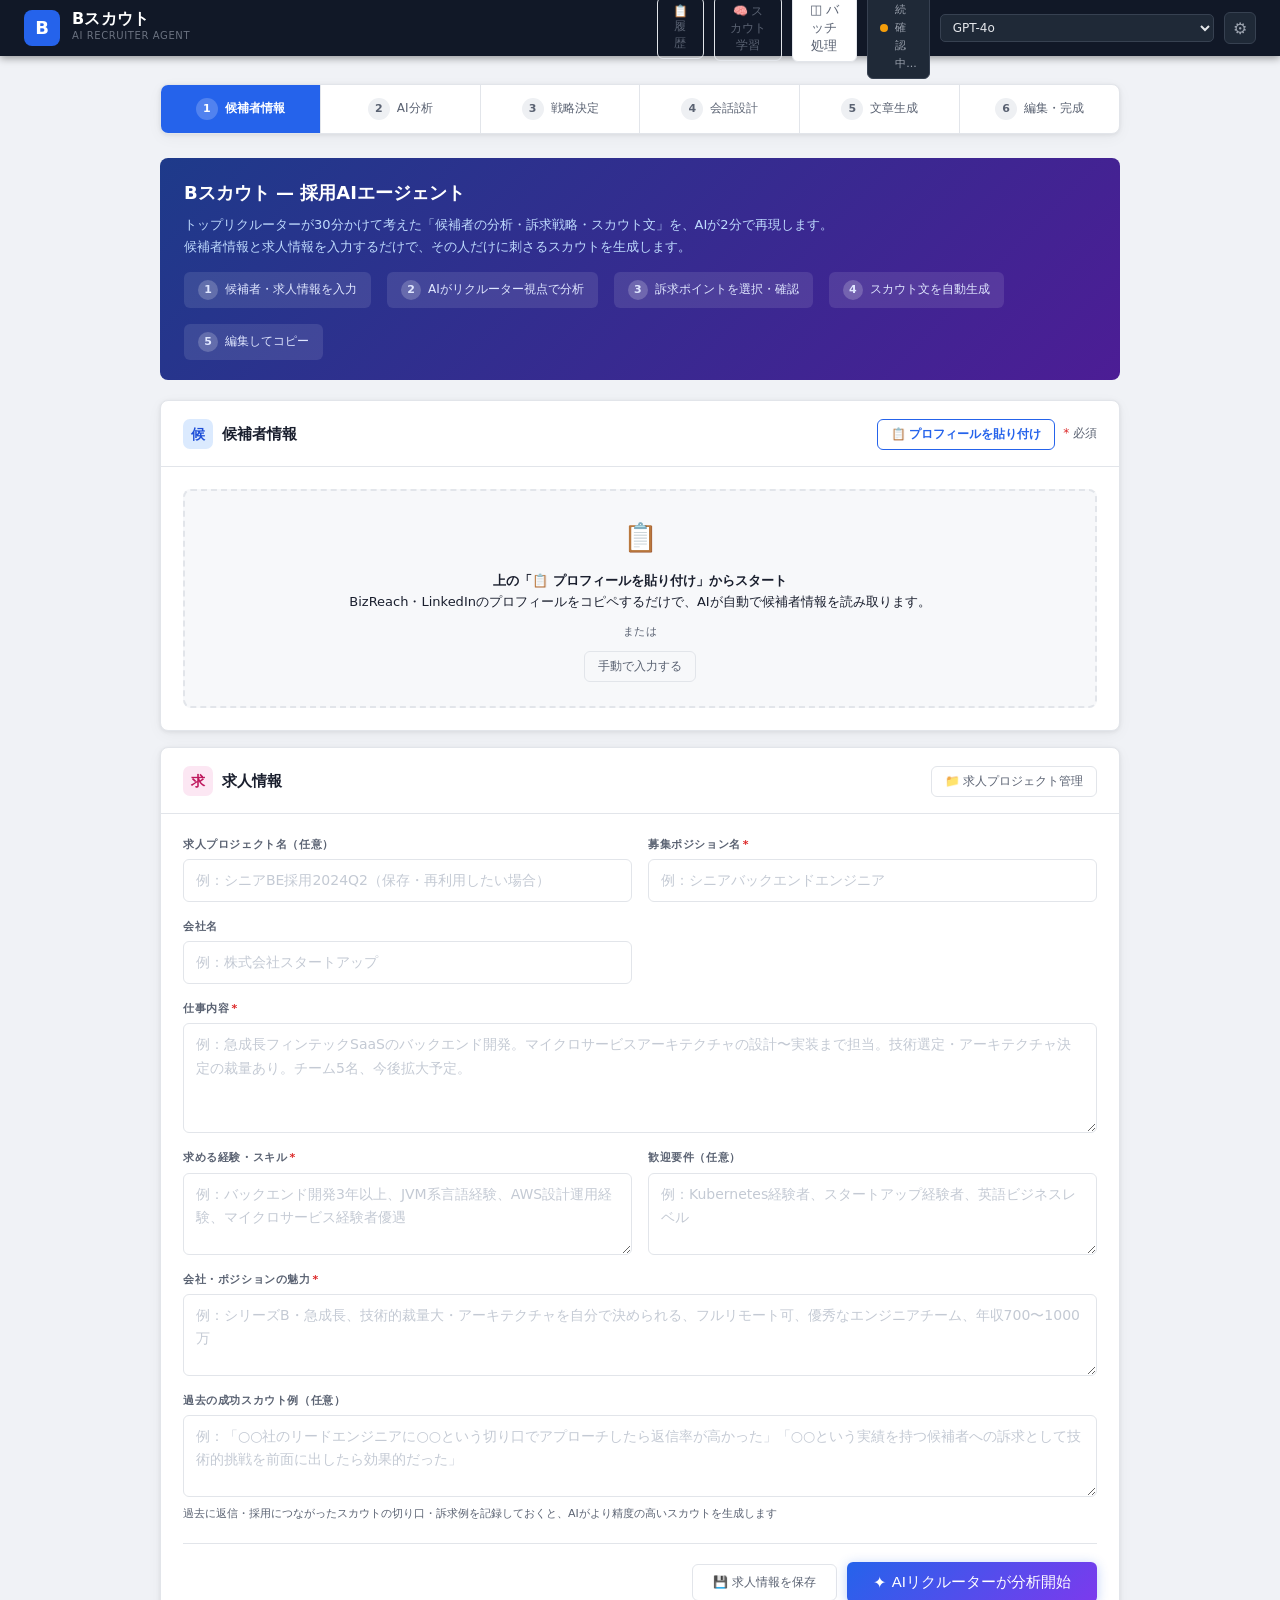
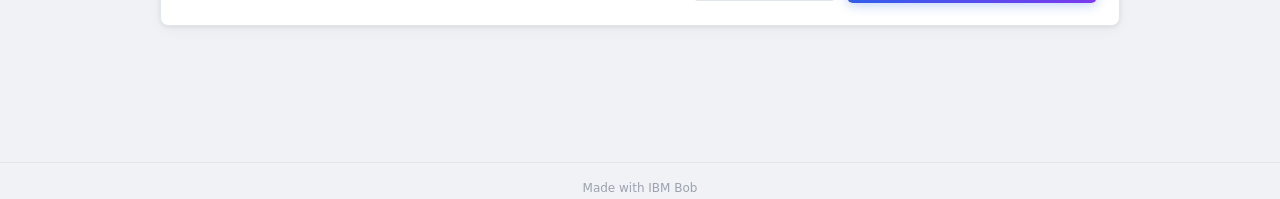
==== commit c8fd9933: "feat: フォームシンプル化・訴求UI改善・スカウト学習機能追加 ② 候補者フォームのシンプル化 - ガイダンス → 貼り付け解析 → サマリー表示の3ステップUX - showManualForm" ====
--- a/bscout_standalone.html
+++ b/bscout_standalone.html
@@ -920,6 +920,55 @@
 #projSaveBtn.saved { background: var(--green-l); color: var(--green); border-color: var(--green); }
 
 /* モーダル */
+
+/* ────────────────────────────────────────────
+   汎用 modal-overlay / modal-card（学習モーダル等で使用）
+   ──────────────────────────────────────────── */
+
+.modal-overlay {
+  position: fixed;
+  inset: 0;
+  background: rgba(15,23,42,.6);
+  z-index: 500;
+  display: flex;
+  align-items: center;
+  justify-content: center;
+  padding: 20px;
+}
+.modal-card {
+  background: #fff;
+  border-radius: 10px;
+  box-shadow: 0 24px 64px rgba(0,0,0,.2);
+  overflow: hidden;
+}
+.modal-head {
+  display: flex;
+  align-items: flex-start;
+  justify-content: space-between;
+  padding: 16px 22px;
+  border-bottom: 1px solid var(--border);
+  flex-shrink: 0;
+  position: relative;
+}
+.modal-title {
+  font-size: 15px;
+  font-weight: 800;
+  color: var(--text);
+}
+.modal-close {
+  width: 28px; height: 28px;
+  border-radius: 6px;
+  border: 1px solid var(--border);
+  background: var(--surface);
+  color: var(--muted);
+  font-size: 13px;
+  cursor: pointer;
+  display: flex; align-items: center; justify-content: center;
+  transition: all .15s;
+  flex-shrink: 0;
+}
+.modal-close:hover { background: var(--red-l); color: var(--red); border-color: var(--red); }
+
 .proj-modal-overlay {
   display: none;
   position: fixed;
@@ -2125,6 +2174,273 @@
   border-color: var(--accent) !important;
 }
 
+/* ────────────────────────────────────────────
+   ② シンプル候補者フォーム
+   ──────────────────────────────────────────── */
+
+/* 貼り付け前ガイダンス */
+.paste-guide {
+  display: flex;
+  flex-direction: column;
+  align-items: center;
+  gap: 10px;
+  padding: 24px 20px;
+  background: var(--surface);
+  border: 2px dashed var(--border);
+  border-radius: var(--r);
+  text-align: center;
+  color: var(--muted);
+}
+.paste-guide-icon { font-size: 28px; }
+.paste-guide-text { font-size: 13px; line-height: 1.6; color: var(--text); }
+.paste-guide-or   { font-size: 11px; color: var(--muted); letter-spacing: .5px; }
+
+/* 解析済みサマリー */
+.parsed-summary {
+  background: var(--green-l);
+  border: 1px solid #a7f3d0;
+  border-radius: var(--r);
+  padding: 14px 16px;
+  margin-bottom: 12px;
+}
+.ps-head {
+  display: flex;
+  align-items: center;
+  justify-content: space-between;
+  margin-bottom: 10px;
+}
+.ps-title {
+  font-size: 13px;
+  font-weight: 800;
+  color: var(--green);
+}
+.ps-fields {
+  display: flex;
+  flex-direction: column;
+  gap: 4px;
+}
+.ps-field {
+  display: flex;
+  gap: 8px;
+  font-size: 12px;
+  line-height: 1.5;
+}
+.ps-field-label {
+  flex-shrink: 0;
+  width: 56px;
+  font-weight: 700;
+  color: var(--muted);
+}
+.ps-field-val {
+  color: var(--text);
+  white-space: pre-wrap;
+  overflow: hidden;
+  display: -webkit-box;
+  -webkit-line-clamp: 2;
+  -webkit-box-orient: vertical;
+}
+
+/* フリーコメント欄 */
+.freecomment-wrap {
+  margin-top: 10px;
+}
+.freecomment-label {
+  display: block;
+  font-size: 12px;
+  font-weight: 700;
+  color: var(--text);
+  margin-bottom: 6px;
+}
+.freecomment-ta {
+  width: 100%;
+  font-family: inherit;
+  font-size: 13px;
+  line-height: 1.6;
+  color: var(--text);
+  background: var(--bg);
+  border: 1px solid var(--border);
+  border-radius: 6px;
+  padding: 10px 12px;
+  resize: vertical;
+  transition: border-color .15s;
+  box-sizing: border-box;
+}
+.freecomment-ta:focus { outline: none; border-color: var(--accent); }
+
+/* 手動入力フォーム（折りたたみ）*/
+.manual-form {
+  margin-top: 4px;
+}
+.manual-form-head {
+  display: flex;
+  align-items: center;
+  justify-content: space-between;
+  padding: 8px 12px;
+  background: var(--surface2);
+  border-radius: 6px 6px 0 0;
+  border: 1px solid var(--border);
+  border-bottom: none;
+}
+
+/* ────────────────────────────────────────────
+   ④ 訴求ポイント トップ3強調 + 折りたたみ
+   ──────────────────────────────────────────── */
+
+/* トップ3ラベル帯 */
+.appeal-top3-label {
+  display: flex;
+  align-items: center;
+  gap: 10px;
+  margin: 16px 0 8px;
+}
+.appeal-top3-badge {
+  background: linear-gradient(90deg, #2563eb, #7c3aed);
+  color: #fff;
+  font-size: 11px;
+  font-weight: 800;
+  padding: 3px 10px;
+  border-radius: 99px;
+  letter-spacing: .4px;
+}
+.appeal-top3-sub {
+  font-size: 11px;
+  color: var(--muted);
+}
+
+/* トップ3グリッド: 大きく3カラム固定 */
+.appeal-top3-grid {
+  grid-template-columns: repeat(3, 1fr) !important;
+}
+@media (max-width: 720px) {
+  .appeal-top3-grid { grid-template-columns: 1fr !important; }
+}
+
+/* トップ3カードの強調スタイル補強 */
+.appeal-top3-grid .ibm-appeal-item.rank1 { border-width: 2px; box-shadow: 0 2px 12px rgba(37,99,235,.18); }
+.appeal-top3-grid .ibm-appeal-item.rank2 { border-width: 2px; box-shadow: 0 2px 8px rgba(37,99,235,.10); }
+.appeal-top3-grid .ibm-appeal-item.rank3 { border-width: 2px; }
+
+/* 「他の訴求を見る」トグル */
+.appeal-others-toggle {
+  display: flex;
+  align-items: center;
+  justify-content: center;
+  gap: 6px;
+  padding: 10px;
+  margin: 10px 0 4px;
+  background: var(--surface);
+  border: 1px solid var(--border);
+  border-radius: var(--r);
+  cursor: pointer;
+  font-size: 12px;
+  font-weight: 700;
+  color: var(--accent);
+  transition: background .15s;
+  user-select: none;
+}
+.appeal-others-toggle:hover { background: var(--accent-l); }
+.appeal-others-toggle.open  { background: var(--accent-l); }
+
+/* 折りたたみグリッドのアニメーション */
+.appeal-others-grid {
+  display: none;
+}
+
+/* ────────────────────────────────────────────
+   ③ スカウト学習ライブラリ モーダル
+   ──────────────────────────────────────────── */
+
+.learn-count-badge {
+  font-size: 11px;
+  font-weight: 700;
+  background: var(--accent-l);
+  color: var(--accent);
+  padding: 2px 8px;
+  border-radius: 99px;
+}
+
+.learn-empty {
+  font-size: 12px;
+  color: var(--muted);
+  padding: 16px;
+  background: var(--surface);
+  border-radius: var(--r);
+  text-align: center;
+}
+
+.learn-item {
+  border: 1px solid var(--border);
+  border-radius: var(--r);
+  padding: 12px 14px;
+  margin-bottom: 8px;
+  background: var(--bg);
+}
+.learn-item-head {
+  display: flex;
+  align-items: center;
+  gap: 8px;
+  margin-bottom: 6px;
+  flex-wrap: wrap;
+}
+.learn-item-label {
+  font-size: 12px;
+  font-weight: 800;
+  color: var(--text);
+}
+.learn-item-tags {
+  display: flex;
+  flex-wrap: wrap;
+  gap: 4px;
+  flex: 1;
+}
+.learn-tag {
+  font-size: 10px;
+  background: var(--purple-l);
+  color: var(--purple);
+  padding: 1px 6px;
+  border-radius: 99px;
+  font-weight: 700;
+}
+.learn-del-btn {
+  margin-left: auto;
+  font-size: 11px;
+  background: none;
+  border: 1px solid var(--border);
+  border-radius: 4px;
+  padding: 2px 8px;
+  color: var(--muted);
+  cursor: pointer;
+  transition: all .15s;
+}
+.learn-del-btn:hover { background: var(--red-l); color: var(--red); border-color: var(--red); }
+
+.learn-item-preview {
+  font-size: 11px;
+  color: var(--muted);
+  line-height: 1.5;
+  white-space: pre-wrap;
+  overflow: hidden;
+  display: -webkit-box;
+  -webkit-line-clamp: 3;
+  -webkit-box-orient: vertical;
+}
+
+.learn-tag-check {
+  display: flex;
+  align-items: center;
+  gap: 4px;
+  font-size: 12px;
+  color: var(--text);
+  cursor: pointer;
+  padding: 4px 8px;
+  border: 1px solid var(--border);
+  border-radius: 6px;
+  background: var(--bg);
+  transition: all .15s;
+}
+.learn-tag-check:hover { background: var(--purple-l); border-color: var(--purple); }
+.learn-tag-check input[type=checkbox] { width: 13px; height: 13px; }
+
 </style>
 </head>
 <body>
@@ -2156,6 +2472,7 @@
   </div>
   <div class="topbar-right">
     <button class="btn btn-ghost btn-sm" id="historyBtn" onclick="openHistory()" style="font-size:12px">📋 履歴</button>
+    <button class="btn btn-ghost btn-sm" onclick="openLearnModal()" style="font-size:12px" title="優良スカウト文を登録してAIの文体を学習させる">🧠 スカウト学習</button>
     <button class="batch-toggle-btn" id="batchModeBtn">◫ バッチ処理</button>
     <div class="mode-pill" id="modePill">
       <div class="mode-dot demo" id="modeDot"></div>
@@ -2310,32 +2627,68 @@
       </div>
 
       <div class="card-body">
-        <div class="grid2">
-          <div class="fg">
-            <label>現在の会社<span class="req">*</span></label>
-            <input type="text" id="c_co" placeholder="例：株式会社〇〇テック">
+        <!-- ② シンプル化: 貼り付け後の確認・追記エリア -->
+        <div class="simple-candidate-wrap" id="simpleCandidateWrap">
+          <!-- 貼り付け前: ガイダンス表示 -->
+          <div class="paste-guide" id="pasteGuide">
+            <div class="paste-guide-icon">📋</div>
+            <div class="paste-guide-text">
+              <strong>上の「📋 プロフィールを貼り付け」からスタート</strong><br>
+              BizReach・LinkedInのプロフィールをコピペするだけで、AIが自動で候補者情報を読み取ります。
+            </div>
+            <div class="paste-guide-or">または</div>
+            <button class="btn btn-ghost btn-sm" onclick="showManualForm()">手動で入力する</button>
           </div>
-          <div class="fg">
-            <label>現在の職種<span class="req">*</span></label>
-            <input type="text" id="c_role" placeholder="例：バックエンドエンジニア（リード）">
+
+          <!-- 貼り付け後: サマリー + 追記欄（pasteProfileで表示切り替え） -->
+          <div class="parsed-summary" id="parsedSummary" style="display:none">
+            <div class="ps-head">
+              <div class="ps-title" id="psSummaryTitle">読み取り完了</div>
+              <button class="btn btn-ghost btn-sm" onclick="showManualForm()" style="font-size:11px">✎ 詳細編集</button>
+            </div>
+            <div class="ps-fields" id="psSummaryFields"></div>
           </div>
-          <div class="fg s2">
-            <label>経験概要<span class="req">*</span></label>
-            <textarea id="c_exp" class="tall" placeholder="例：Javaを使ったEC基盤開発5年。直近2年はチームリード（5名）。月間1000万PVのサービスを担当し、マイクロサービス化を主導。パフォーマンス改善でレスポンスタイムを60%削減。"></textarea>
-            <div class="hint">具体的な数値・規模・成果を書くほどAI分析の精度が上がります</div>
+
+          <!-- 追記フリーコメント -->
+          <div class="freecomment-wrap" id="freeCommentWrap" style="display:none">
+            <label class="freecomment-label">📝 追記・補足（任意）</label>
+            <textarea class="freecomment-ta" id="c_freecomment" rows="3"
+              placeholder="例: 転職理由は「より大きな裁量で開発したい」と言っていた。英語は苦手そう。前職でAWSの設計を主導したと話していた。"></textarea>
+            <div class="hint">面談・会話で得た情報や気になった点を自由に追記できます。AIがスカウト戦略に反映します。</div>
           </div>
-          <div class="fg">
-            <label>スキル<span class="req">*</span></label>
-            <textarea id="c_sk" placeholder="例：Java, Spring Boot, AWS(EC2/RDS/Lambda), Docker, Kubernetes, MySQL, Redis, チームマネジメント"></textarea>
+        </div>
+
+        <!-- 手動入力フォーム（折りたたみ） -->
+        <div class="manual-form" id="manualForm" style="display:none">
+          <div class="manual-form-head">
+            <span style="font-size:12px;font-weight:700;color:var(--muted)">手動入力モード</span>
+            <button class="btn btn-ghost btn-sm" onclick="hideManualForm()" style="font-size:11px">▲ 閉じる</button>
           </div>
-          <div class="fg">
-            <label>過去の代表プロジェクト</label>
-            <textarea id="c_pj" placeholder="例：ECリニューアル（PL・7名・6ヶ月）、決済基盤マイクロサービス移行（アーキテクト担当）"></textarea>
-          </div>
-          <div class="fg s2">
-            <label>転職理由・キャリア志向</label>
-            <textarea id="c_why" placeholder="例：技術的な挑戦をしたい、マネジメントより手を動かしたい、成長フェーズのスタートアップで事業をつくる側に関わりたい、年収を上げたい"></textarea>
-            <div class="hint">ここが充実するほどAIの「訴求戦略」の精度が大幅に向上します</div>
+          <div class="grid2">
+            <div class="fg">
+              <label>現在の会社<span class="req">*</span></label>
+              <input type="text" id="c_co" placeholder="例：株式会社〇〇テック">
+            </div>
+            <div class="fg">
+              <label>現在の職種<span class="req">*</span></label>
+              <input type="text" id="c_role" placeholder="例：バックエンドエンジニア（リード）">
+            </div>
+            <div class="fg s2">
+              <label>経験概要<span class="req">*</span></label>
+              <textarea id="c_exp" class="tall" placeholder="例：Javaを使ったEC基盤開発5年。直近2年はチームリード（5名）。月間1000万PVのサービスを担当。"></textarea>
+            </div>
+            <div class="fg">
+              <label>スキル<span class="req">*</span></label>
+              <textarea id="c_sk" placeholder="例：Java, Spring Boot, AWS, Docker, Kubernetes"></textarea>
+            </div>
+            <div class="fg">
+              <label>過去の代表プロジェクト</label>
+              <textarea id="c_pj" placeholder="例：ECリニューアル（PL・7名・6ヶ月）"></textarea>
+            </div>
+            <div class="fg s2">
+              <label>転職理由・キャリア志向</label>
+              <textarea id="c_why" placeholder="例：技術的な挑戦をしたい、裁量が欲しい、年収を上げたい"></textarea>
+            </div>
           </div>
         </div>
       </div>
@@ -2969,6 +3322,51 @@
   </div>
 
 </main>
+
+<!-- ③ スカウト学習モーダル -->
+<div class="modal-overlay" id="learnModal" style="display:none" onclick="if(event.target===this)closeLearnModal()">
+  <div class="modal-card" style="max-width:640px;width:90vw;max-height:90vh;display:flex;flex-direction:column">
+    <div class="modal-head">
+      <div class="modal-title">🧠 スカウト学習ライブラリ</div>
+      <div style="font-size:12px;color:var(--muted);margin-top:2px">優良スカウト文を登録すると、AIが文体・構成を学習してスカウト文生成に反映します</div>
+      <button class="modal-close" onclick="closeLearnModal()">✕</button>
+    </div>
+    <div style="overflow-y:auto;flex:1;padding:0 20px 20px">
+      <!-- 登録済み一覧 -->
+      <div style="display:flex;align-items:center;gap:8px;margin:16px 0 8px">
+        <div style="font-size:13px;font-weight:800;color:var(--text)">登録済みスカウト文</div>
+        <span class="learn-count-badge" id="learnedScoutCount">0件登録済み</span>
+      </div>
+      <div id="learnedScoutList"></div>
+
+      <!-- 新規登録フォーム -->
+      <div style="margin-top:20px;padding-top:16px;border-top:1px solid var(--border)">
+        <div style="font-size:13px;font-weight:800;color:var(--text);margin-bottom:12px">＋ 新しいスカウト文を登録</div>
+        <div class="fg" style="margin-bottom:10px">
+          <label style="font-size:12px;font-weight:700">ラベル（任意）</label>
+          <input type="text" id="learnScoutLabel" placeholder="例: 技術系スペシャリスト向け・返信率50%超" style="font-size:13px">
+        </div>
+        <div class="fg" style="margin-bottom:10px">
+          <label style="font-size:12px;font-weight:700">スカウト文本文<span class="req">*</span></label>
+          <textarea id="learnScoutBody" rows="8"
+            placeholder="実際に送って効果があったスカウトメールの本文をそのまま貼り付けてください。&#10;&#10;AIはこの文章から「文体・改行リズム・距離感・CTAの言い回し」を学習し、スカウト生成時に自然に反映します。&#10;個人情報・社名は伏字にしても構いません。"
+            style="font-size:13px;min-height:160px;resize:vertical"></textarea>
+        </div>
+        <div class="fg" style="margin-bottom:14px">
+          <label style="font-size:12px;font-weight:700">候補者タイプ（任意・複数選択可）</label>
+          <div id="learnTagCheckboxes" style="display:flex;flex-wrap:wrap;gap:8px;margin-top:6px">
+            <label class="learn-tag-check"><input type="checkbox" value="技術スペシャリスト型"> 技術スペシャリスト型</label>
+            <label class="learn-tag-check"><input type="checkbox" value="PM・マネジメント型"> PM・マネジメント型</label>
+            <label class="learn-tag-check"><input type="checkbox" value="キャリアアップ型"> キャリアアップ型</label>
+            <label class="learn-tag-check"><input type="checkbox" value="市場価値向上型"> 市場価値向上型</label>
+            <label class="learn-tag-check"><input type="checkbox" value="安定志向型"> 安定志向型</label>
+          </div>
+        </div>
+        <button class="btn btn-primary" id="learnAddBtn" onclick="addLearnedScout()">✦ このスカウト文を登録する</button>
+      </div>
+    </div>
+  </div>
+</div>
 
 <footer class="footer"><p>Made with IBM Bob</p></footer>
 
@@ -4469,6 +4867,7 @@
 ## IBM実績ナレッジ（自分の言葉で自然に組み込む — コピペ禁止）
 ${ibmKnowledge}
 ${fewShotExamples ? `\n## 過去のリクルーター修正パターン（参考）\n${fewShotExamples}` : ''}
+${buildFewShotFromLearnedScouts(typeCategory)}
 
 ## 絶対禁止表現（1語でも使ったら失格）
 ${bannedList}
@@ -4674,6 +5073,46 @@
   if (!res.ok) { const e = await res.json().catch(() => ({})); throw new Error(e?.error?.message || `API ${res.status}`); }
   const data = parseApiResponse(await res.json());
   return { cand: c, ...data };
+}
+
+// ══════════════════════════════════════════
+// スカウト学習機能 — 良いスカウト文ライブラリ
+// ══════════════════════════════════════════
+
+const SCOUT_LEARN_KEY = 'bscout_learned_scouts';
+
+/** 学習済みスカウト文ライブラリを取得 */
+function getLearnedScouts() {
+  try { return JSON.parse(localStorage.getItem(SCOUT_LEARN_KEY) || '[]'); } catch { return []; }
+}
+
+/** 学習済みスカウト文ライブラリを保存 */
+function saveLearnedScouts(list) {
+  localStorage.setItem(SCOUT_LEARN_KEY, JSON.stringify(list));
+}
+
+/**
+ * 学習済みスカウト文からfew-shotを生成してプロンプト注入文を返す
+ * @param {string} typeCategory - 候補者タイプ（タグフィルタ用）
+ * @returns {string} プロンプト注入文
+ */
+function buildFewShotFromLearnedScouts(typeCategory) {
+  const list = getLearnedScouts();
+  if (!list || list.length === 0) return '';
+
+  // 同タイプのものを優先、最大3件
+  const sorted = [
+    ...list.filter(s => s.tags?.includes(typeCategory)),
+    ...list.filter(s => !s.tags?.includes(typeCategory))
+  ].slice(0, 3);
+
+  if (sorted.length === 0) return '';
+
+  return `## 過去の優良スカウト文（文体・構成の参考に）
+以下は採用担当者が「これが良い」と登録したスカウト文の実例です。直接コピーせず、エッセンス（文体・距離感・構成の流れ）を自然に取り込んでください。
+
+` + sorted.map((s, i) => `### 参考${i + 1}${s.label ? `（${s.label}）` : ''}
+${s.body}`).join('\n\n');
 }
 
 // ══════════════════════════════════════════
@@ -5100,14 +5539,30 @@
 // STEP1: フォーム入力 → 分析開始
 // ══════════════════════════════════════════
 $('analyzeBtn').addEventListener('click', () => {
-  const c = {
-    company:    $('c_co').value.trim(),
-    role:       $('c_role').value.trim(),
-    experience: $('c_exp').value.trim(),
-    skills:     $('c_sk').value.trim(),
-    projects:   $('c_pj').value.trim(),
-    reason:     $('c_why').value.trim()
-  };
+  // 手動フォームが非表示（=貼り付け解析済み）の場合は S.candidate を優先使用
+  const manualVisible = $('manualForm') && $('manualForm').style.display !== 'none';
+
+  let c;
+  if (manualVisible || !S.candidate?.company) {
+    c = {
+      company:    $('c_co').value.trim(),
+      role:       $('c_role').value.trim(),
+      experience: $('c_exp').value.trim(),
+      skills:     $('c_sk').value.trim(),
+      projects:   $('c_pj').value.trim(),
+      reason:     $('c_why').value.trim()
+    };
+  } else {
+    // 貼り付け解析後: S.candidate の内容を使い、フリーコメントを転職理由に追記
+    c = { ...S.candidate };
+  }
+
+  // フリーコメントを転職理由に追記
+  const freeComment = $('c_freecomment')?.value.trim();
+  if (freeComment) {
+    c.reason = (c.reason ? c.reason + '\n【補足】' : '【補足】') + freeComment;
+  }
+
   const j = {
     position:        $('j_pos').value.trim(),
     company:         $('j_co').value.trim(),
@@ -5117,7 +5572,8 @@
     appeal:          $('j_ap').value.trim(),
     successExamples: $('j_success')?.value.trim() || ''
   };
-  if (!c.company) { err('「現在の会社」を入力してください。'); return; }
+
+  if (!c.company) { err('「現在の会社」を入力してください。プロフィールを貼り付けるか、手動で入力してください。'); return; }
   if (!c.role)    { err('「現在の職種」を入力してください。'); return; }
   if (!c.experience || c.experience.length < 10) { err('「経験概要」をもう少し詳しく入力してください（例：チーム規模・担当業務・成果など）。'); return; }
   if (!c.skills)  { err('「スキル」を入力してください（例：Java, AWS, チームリード など）。'); return; }
@@ -5386,6 +5842,34 @@
     '安定志向型':             '安定志向型にはIBMブランド・福利厚生・働き方・社会貢献が有効です。IBMの112年の実績と安定した事業基盤を具体的に示してください。',
   };
 
+  // ④ 訴求UI改善: トップ3を上部に大きく、残りを折りたたみ
+  const top3   = sorted.filter(ap => priMap[ap.id]?.rank <= 3 && priMap[ap.id]?.rank >= 1)
+                        .sort((a, b) => priMap[a.id].rank - priMap[b.id].rank);
+  const others = sorted.filter(ap => !(priMap[ap.id]?.rank >= 1 && priMap[ap.id]?.rank <= 3));
+
+  function renderApItem(ap, forceChecked = false) {
+    const isRec    = rec.includes(ap.id);
+    const priInfo  = priMap[ap.id];
+    const rank     = priInfo ? priInfo.rank : (isRec ? '推奨' : '');
+    const reason   = priInfo ? priInfo.reason : '';
+    const rankClass = priInfo?.rank === 1 ? 'rank1' : priInfo?.rank === 2 ? 'rank2' : priInfo?.rank === 3 ? 'rank3' : isRec ? 'recommended' : '';
+    const checked  = forceChecked || isRec;
+    return `
+      <div class="ibm-appeal-item ${rankClass}">
+        <input type="checkbox" id="ap_${ap.id}" value="${ap.id}" ${checked ? 'checked' : ''}>
+        <label class="ibm-appeal-label" for="ap_${ap.id}" style="--ap-color:${ap.color};--ap-color-l:${ap.colorL}">
+          <div class="ibm-ap-head">
+            <span class="ibm-ap-icon">${ap.icon}</span>
+            <span class="ibm-ap-name">${esc(ap.name)}</span>
+            ${rank ? `<span class="ibm-ap-rank rank-${rank === '推奨' ? 'rec' : rank}">${rank === '推奨' ? 'AI推奨' : rank + '位'}</span>` : ''}
+          </div>
+          <div class="ibm-ap-desc">${esc(ap.desc)}</div>
+          <div class="ibm-ap-strength">${esc(ap.ibmStrength)}</div>
+          ${reason ? `<div class="ibm-ap-reason">💡 ${esc(reason)}</div>` : ''}
+        </label>
+      </div>`;
+  }
+
   $('appealGrid').innerHTML = `
     <div class="ibm-matrix-banner">
       <div class="imb-type-row">
@@ -5394,28 +5878,19 @@
       </div>
       <div class="imb-hint">${esc(typeHint[typeCategory] || '候補者タイプに合わせたIBM訴求を選択してください。')}</div>
     </div>
-    <div class="ibm-appeal-grid">` +
-    sorted.map(ap => {
-      const isRec   = rec.includes(ap.id);
-      const priInfo = priMap[ap.id];
-      const rank    = priInfo ? priInfo.rank : (isRec ? '推奨' : '');
-      const reason  = priInfo ? priInfo.reason : '';
-      const rankClass = priInfo?.rank === 1 ? 'rank1' : priInfo?.rank === 2 ? 'rank2' : priInfo?.rank === 3 ? 'rank3' : isRec ? 'recommended' : '';
-      return `
-        <div class="ibm-appeal-item ${rankClass}">
-          <input type="checkbox" id="ap_${ap.id}" value="${ap.id}" ${isRec ? 'checked' : ''}>
-          <label class="ibm-appeal-label" for="ap_${ap.id}" style="--ap-color:${ap.color};--ap-color-l:${ap.colorL}">
-            <div class="ibm-ap-head">
-              <span class="ibm-ap-icon">${ap.icon}</span>
-              <span class="ibm-ap-name">${esc(ap.name)}</span>
-              ${rank ? `<span class="ibm-ap-rank rank-${rank === '推奨' ? 'rec' : rank}">${rank === '推奨' ? 'AI推奨' : rank + '位'}</span>` : ''}
-            </div>
-            <div class="ibm-ap-desc">${esc(ap.desc)}</div>
-            <div class="ibm-ap-strength">${esc(ap.ibmStrength)}</div>
-            ${reason ? `<div class="ibm-ap-reason">💡 ${esc(reason)}</div>` : ''}
-          </label>
-        </div>`;
-    }).join('') + `</div>`;
+    ${top3.length > 0 ? `
+    <div class="appeal-top3-label">
+      <span class="appeal-top3-badge">AI厳選 トップ3訴求</span>
+      <span class="appeal-top3-sub">この候補者に最も刺さると判断した訴求ポイントです</span>
+    </div>
+    <div class="ibm-appeal-grid appeal-top3-grid">${top3.map(ap => renderApItem(ap, true)).join('')}</div>
+    <div class="appeal-others-toggle" id="appealOthersToggle" onclick="toggleOtherAppeals()">
+      <span id="appealOthersToggleText">▼ 他の訴求を見る（${others.length}件）</span>
+    </div>
+    <div class="ibm-appeal-grid appeal-others-grid" id="appealOthersGrid" style="display:none">
+      ${others.map(ap => renderApItem(ap)).join('')}
+    </div>` : `
+    <div class="ibm-appeal-grid">${sorted.map(ap => renderApItem(ap)).join('')}</div>`}`;
 
   document.querySelectorAll('.ibm-appeal-item input[type=checkbox]').forEach(cb => {
     cb.addEventListener('change', () => {
@@ -5426,6 +5901,19 @@
     if (cb.checked) cb.closest('.ibm-appeal-item').classList.add('checked');
   });
   $('strategyNote').innerHTML = `<strong>IBMアプローチ戦略メモ：</strong>${esc(a.strategyNote || '')}`;
+}
+
+function toggleOtherAppeals() {
+  const grid   = $('appealOthersGrid');
+  const toggle = $('appealOthersToggle');
+  const text   = $('appealOthersToggleText');
+  if (!grid) return;
+  const isOpen = grid.style.display !== 'none';
+  grid.style.display = isOpen ? 'none' : 'grid';
+  if (text) text.textContent = isOpen
+    ? `▼ 他の訴求を見る（${grid.querySelectorAll('.ibm-appeal-item').length}件）`
+    : `▲ 折りたたむ`;
+  if (toggle) toggle.classList.toggle('open', !isOpen);
 }
 
 // ══════════════════════════════════════════
@@ -5681,12 +6169,21 @@
   if (noteEl && S.storyPlan) {
     S.storyPlan._recruiterNote = noteEl.value;
     if (S.learningData?.storyPlan) S.learningData.storyPlan._recruiterNote = noteEl.value;
-    // v1.4: メモがあれば編集ログに保存
     if (noteEl.value.trim()) saveStoryPlanEdit(S.storyPlan, noteEl.value);
   }
   showLoad(5);
-  try { if (hasApiKey()) await callMailAPI(); else demoMail(); }
-  catch (e) { hideLoad(); err('生成エラー: ' + e.message); demoMail(); hideLoad(); }
+  try {
+    if (hasApiKey()) {
+      await callMailAPI();
+    } else {
+      demoMail();
+    }
+  } catch (e) {
+    // ① STEP5エラー修正: API失敗時は hideLoad せずデモにフォールバック（demoMailの中でhideLoad+go(6)が呼ばれる）
+    console.warn('generateMail error, falling back to demo:', e.message);
+    err('スカウト生成でエラーが発生しました（デモモードで表示します）: ' + e.message);
+    demoMail();
+  }
 }
 
 function demoMail() {
@@ -6108,6 +6605,17 @@
   S.reviewRound = 1;
   // プロジェクト選択バーのアクティブ状態をリセット
   document.querySelectorAll('.proj-sel-btn').forEach(b => b.classList.remove('active'));
+  // ② シンプルフォームUIをリセット
+  const pasteGuide = $('pasteGuide');
+  const parsedSummary = $('parsedSummary');
+  const freeCommentWrap = $('freeCommentWrap');
+  const manualForm = $('manualForm');
+  const simpleCandidateWrap = $('simpleCandidateWrap');
+  if (pasteGuide)            pasteGuide.style.display            = 'block';
+  if (parsedSummary)         parsedSummary.style.display         = 'none';
+  if (freeCommentWrap)       freeCommentWrap.style.display       = 'none';
+  if (manualForm)            manualForm.style.display            = 'none';
+  if (simpleCandidateWrap)   simpleCandidateWrap.style.display   = 'block';
   go(1);
 }
 
@@ -6205,12 +6713,53 @@
   const msg = `✓ ${sourceName}から${filled}項目を読み取りました（${confLabel[parsed.confidence] || ''}）${missingTxt}`;
   setPasteStatus(msg, parsed.confidence === 'low' ? 'error' : 'ok');
 
-  // パネルを閉じる（high・medium の場合のみ）
+  // S.candidate に解析結果を保存（analyzeBtn時に再利用）
+  S.candidate = {
+    company:    parsed.company    || '',
+    role:       parsed.role       || '',
+    experience: parsed.experience || '',
+    skills:     parsed.skills     || '',
+    projects:   parsed.projects   || '',
+    reason:     parsed.reason     || ''
+  };
+
+  // サマリー表示（high・medium の場合）
   if (parsed.confidence !== 'low') {
-    setTimeout(() => {
-      togglePastePanel();
-    }, 1200);
+    showParsedSummary(parsed, sourceName, filled);
+    setTimeout(() => togglePastePanel(), 1200);
   }
+}
+
+/** 解析済みサマリーを表示し、ガイダンスを非表示にする */
+function showParsedSummary(parsed, sourceName, filled) {
+  const guide    = $('pasteGuide');
+  const summary  = $('parsedSummary');
+  const freeWrap = $('freeCommentWrap');
+  const title    = $('psSummaryTitle');
+  const fields   = $('psSummaryFields');
+  if (!summary) return;
+
+  if (guide)    guide.style.display    = 'none';
+  if (freeWrap) freeWrap.style.display = 'block';
+
+  const fieldDefs = [
+    { label: '会社',     val: parsed.company    },
+    { label: '職種',     val: parsed.role       },
+    { label: '経験',     val: parsed.experience },
+    { label: 'スキル',   val: parsed.skills     },
+    { label: 'PJ',       val: parsed.projects   },
+    { label: '転職理由', val: parsed.reason     },
+  ];
+
+  if (title) title.textContent = `${sourceName}から${filled}項目を読み取りました`;
+  if (fields) {
+    fields.innerHTML = fieldDefs
+      .filter(f => f.val)
+      .map(f => `<div class="ps-field"><span class="ps-field-label">${esc(f.label)}</span><span class="ps-field-val">${esc(f.val)}</span></div>`)
+      .join('');
+  }
+
+  summary.style.display = 'block';
 }
 
 /** ステータス表示ヘルパー */
@@ -6219,6 +6768,47 @@
   if (!el) return;
   el.textContent = msg;
   el.className = `paste-status ${type}`;
+}
+
+// ── 手動フォーム 開閉 ──
+function showManualForm() {
+  const mf   = $('manualForm');
+  const wrap  = $('simpleCandidateWrap');
+  if (mf) mf.style.display = 'block';
+  if (wrap) wrap.style.display = 'none';
+}
+
+function hideManualForm() {
+  const mf   = $('manualForm');
+  const wrap  = $('simpleCandidateWrap');
+  if (mf) mf.style.display = 'none';
+  if (wrap) wrap.style.display = 'block';
+
+  // 手動入力済みの場合はサマリーを生成して表示
+  const co  = $('c_co')?.value.trim();
+  const rol = $('c_role')?.value.trim();
+  if (co && rol) {
+    const fakeParsed = {
+      company:    co,
+      role:       rol,
+      experience: $('c_exp')?.value.trim() || '',
+      skills:     $('c_sk')?.value.trim()  || '',
+      projects:   $('c_pj')?.value.trim()  || '',
+      reason:     $('c_why')?.value.trim() || '',
+      sourceHint: 'unknown',
+      confidence: 'high',
+      missingFields: []
+    };
+    S.candidate = {
+      company:    fakeParsed.company,
+      role:       fakeParsed.role,
+      experience: fakeParsed.experience,
+      skills:     fakeParsed.skills,
+      projects:   fakeParsed.projects,
+      reason:     fakeParsed.reason
+    };
+    showParsedSummary(fakeParsed, '手動入力', Object.values(fakeParsed).filter(v => v && v !== 'unknown' && v !== 'high').length);
+  }
 }
 
 // ══════════════════════════════════════════
@@ -7182,6 +7772,104 @@
   }
 });
 
+// ══════════════════════════════════════════
+// ③ スカウト学習機能 — 優良スカウト文ライブラリ管理
+// ══════════════════════════════════════════
+
+const CANDIDATE_TYPES_FOR_LEARN = [
+  '技術スペシャリスト型', 'PM・マネジメント型', 'キャリアアップ型', '市場価値向上型', '安定志向型'
+];
+
+/** 学習モーダルの開閉 */
+function openLearnModal() {
+  const modal = $('learnModal');
+  if (!modal) return;
+  renderLearnedScoutList();
+  modal.style.display = 'flex';
+}
+function closeLearnModal() {
+  const modal = $('learnModal');
+  if (modal) modal.style.display = 'none';
+}
+
+/** 登録済みスカウト文一覧を描画 */
+function renderLearnedScoutList() {
+  const list  = getLearnedScouts();
+  const el    = $('learnedScoutList');
+  const count = $('learnedScoutCount');
+  if (count) count.textContent = `${list.length}件登録済み`;
+  if (!el) return;
+
+  if (list.length === 0) {
+    el.innerHTML = '<div class="learn-empty">まだ登録されていません。下のフォームから優良スカウト文を登録してください。</div>';
+    return;
+  }
+
+  el.innerHTML = list.map((s, i) => `
+    <div class="learn-item" id="learnItem_${i}">
+      <div class="learn-item-head">
+        <span class="learn-item-label">${esc(s.label || `スカウト${i + 1}`)}</span>
+        <div class="learn-item-tags">
+          ${(s.tags || []).map(t => `<span class="learn-tag">${esc(t)}</span>`).join('')}
+        </div>
+        <button class="learn-del-btn" onclick="deleteLearnedScout(${i})">削除</button>
+      </div>
+      <div class="learn-item-preview">${esc((s.body || '').slice(0, 120))}${s.body?.length > 120 ? '...' : ''}</div>
+    </div>
+  `).join('');
+}
+
+/** スカウト文を学習ライブラリに登録 */
+function addLearnedScout() {
+  const labelEl = $('learnScoutLabel');
+  const bodyEl  = $('learnScoutBody');
+  const tagEls  = document.querySelectorAll('#learnTagCheckboxes input:checked');
+
+  const label = labelEl?.value.trim() || '';
+  const body  = bodyEl?.value.trim()  || '';
+
+  if (!body || body.length < 30) {
+    alert('スカウト文本文を30文字以上入力してください。');
+    return;
+  }
+
+  const tags = [...tagEls].map(el => el.value);
+  const list = getLearnedScouts();
+  list.push({
+    id:        Date.now(),
+    label:     label || `スカウト${list.length + 1}`,
+    body,
+    tags,
+    createdAt: new Date().toISOString()
+  });
+  saveLearnedScouts(list);
+
+  // フォームをリセット
+  if (labelEl) labelEl.value = '';
+  if (bodyEl)  bodyEl.value  = '';
+  document.querySelectorAll('#learnTagCheckboxes input').forEach(el => el.checked = false);
+
+  renderLearnedScoutList();
+
+  // 登録成功フィードバック
+  const btn = $('learnAddBtn');
+  if (btn) {
+    const orig = btn.textContent;
+    btn.textContent = '✓ 登録しました！';
+    btn.style.background = 'var(--green)';
+    setTimeout(() => { btn.textContent = orig; btn.style.background = ''; }, 1800);
+  }
+}
+
+/** スカウト文を削除 */
+function deleteLearnedScout(index) {
+  if (!confirm('このスカウト文を削除しますか？')) return;
+  const list = getLearnedScouts();
+  list.splice(index, 1);
+  saveLearnedScouts(list);
+  renderLearnedScoutList();
+}
+
 </script>
 </body>
 </html>
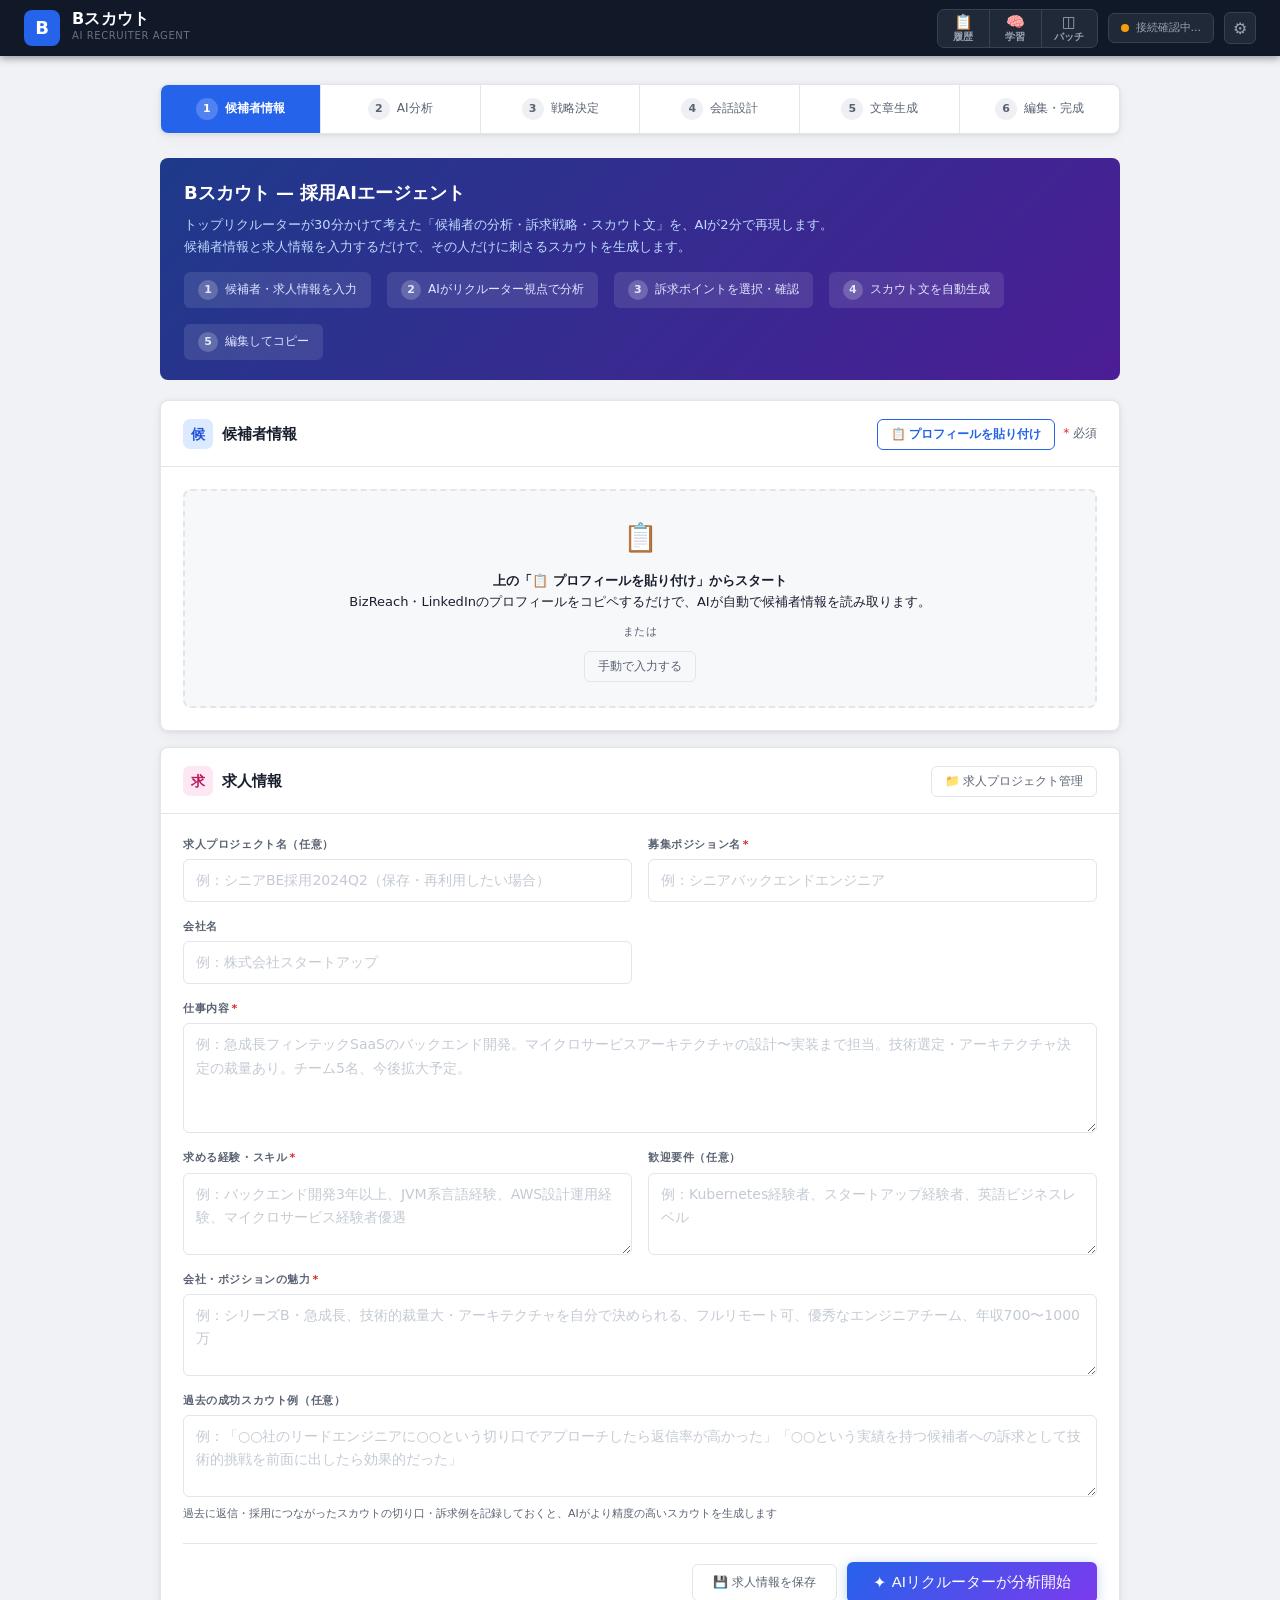
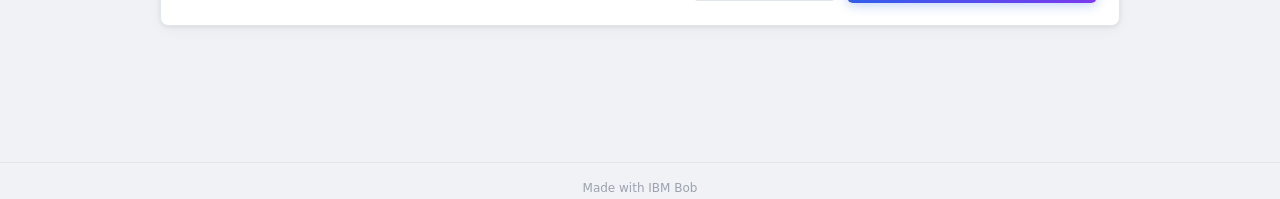
==== commit 18550850: "fix: API 405エラー修正 + 訴求チェック修正 + demoMail完全安全化 + ヘッダーUI刷新 🔴 [CRITICAL] IS_NETLIFY判定修正 - github.ioをNETL" ====
--- a/bscout_standalone.html
+++ b/bscout_standalone.html
@@ -46,6 +46,38 @@
 .brand-name { font-size:16px; font-weight:800; letter-spacing:.3px; line-height:1; }
 .brand-sub { font-size:10px; color:#6b7280; letter-spacing:.6px; text-transform:uppercase; }
 .topbar-right { display:flex; align-items:center; gap:10px; }
+
+/* ツールグループ（履歴・学習・バッチ）*/
+.topbar-tools {
+  display: flex;
+  align-items: center;
+  background: #1f2937;
+  border: 1px solid #374151;
+  border-radius: 7px;
+  overflow: hidden;
+}
+.topbar-tool-btn {
+  display: flex;
+  flex-direction: column;
+  align-items: center;
+  gap: 2px;
+  padding: 5px 12px;
+  background: none;
+  border: none;
+  border-right: 1px solid #374151;
+  color: #9ca3af;
+  cursor: pointer;
+  font-size: 11px;
+  font-family: inherit;
+  transition: all .15s;
+  min-width: 52px;
+  line-height: 1;
+}
+.topbar-tool-btn:last-child { border-right: none; }
+.topbar-tool-btn:hover { background: #374151; color: #e5e7eb; }
+.topbar-tool-btn.active { background: #2563eb; color: #fff; border-color: #2563eb; }
+.tt-icon { font-size: 15px; line-height: 1; }
+.tt-label { font-size: 10px; font-weight: 600; letter-spacing: .3px; }
 .mode-pill { display:flex; align-items:center; gap:7px; background:#1f2937; border:1px solid #374151; border-radius:6px; padding:5px 12px; }
 .mode-dot { width:8px; height:8px; border-radius:50%; flex-shrink:0; }
 .mode-dot.ai  { background:#4ade80; box-shadow:0 0 6px #4ade80; animation:pulse 2s ease-in-out infinite; }
@@ -306,9 +338,9 @@
 .aq-skip-note { font-size:11px; color:var(--muted); text-align:center; margin-top:8px; }
 
 /* ── BATCH MODE ── */
-.batch-toggle-btn { display:inline-flex; align-items:center; gap:6px; padding:6px 14px; border:1.5px solid var(--border); border-radius:6px; background:var(--bg); font:600 12px/1 inherit; color:var(--muted); cursor:pointer; transition:all .15s; }
-.batch-toggle-btn:hover { border-color:var(--purple); color:var(--purple); background:var(--purple-l); }
-.batch-toggle-btn.active { background:var(--purple); color:#fff; border-color:var(--purple); }
+/* batch-toggle-btn はヘッダー内 topbar-tool-btn に統合済み。スタンドアロン用に残す */
+.batch-toggle-btn { cursor:pointer; transition:all .15s; }
+.batch-toggle-btn.active { background: #2563eb !important; color: #fff !important; }
 .batch-intro { font-size:13px; color:var(--muted); line-height:1.7; margin-bottom:16px; padding:12px 16px; background:var(--purple-l); border:1px solid #ddd6fe; border-radius:6px; }
 .batch-candidates { display:flex; flex-direction:column; gap:10px; margin-bottom:16px; }
 .batch-cand { background:var(--bg); border:1.5px solid var(--border); border-radius:8px; overflow:hidden; }
@@ -2471,26 +2503,40 @@
     </div>
   </div>
   <div class="topbar-right">
-    <button class="btn btn-ghost btn-sm" id="historyBtn" onclick="openHistory()" style="font-size:12px">📋 履歴</button>
-    <button class="btn btn-ghost btn-sm" onclick="openLearnModal()" style="font-size:12px" title="優良スカウト文を登録してAIの文体を学習させる">🧠 スカウト学習</button>
-    <button class="batch-toggle-btn" id="batchModeBtn">◫ バッチ処理</button>
+    <!-- ツールグループ -->
+    <div class="topbar-tools">
+      <button class="topbar-tool-btn" id="historyBtn" onclick="openHistory()" title="スカウト履歴・ダッシュボード">
+        <span class="tt-icon">📋</span><span class="tt-label">履歴</span>
+      </button>
+      <button class="topbar-tool-btn" onclick="openLearnModal()" title="優良スカウト文を登録してAIに学習させる">
+        <span class="tt-icon">🧠</span><span class="tt-label">学習</span>
+      </button>
+      <button class="topbar-tool-btn batch-toggle-btn" id="batchModeBtn" title="複数候補者を一括処理">
+        <span class="tt-icon">◫</span><span class="tt-label">バッチ</span>
+      </button>
+    </div>
+    <!-- 接続状態 -->
     <div class="mode-pill" id="modePill">
       <div class="mode-dot demo" id="modeDot"></div>
       <div class="mode-label" id="modeLabel">接続確認中...</div>
     </div>
-    <select class="model-sel" id="mdl">
-      <option value="gpt-4o">GPT-4o</option>
-      <option value="gpt-4o-mini">GPT-4o-mini</option>
-      <option value="gpt-4-turbo">GPT-4 Turbo</option>
-    </select>
-    <button class="wx-settings-btn" id="wxSettingsBtn" onclick="toggleWxPanel()" title="バックエンド設定">⚙</button>
+    <!-- 設定 -->
+    <button class="wx-settings-btn" id="wxSettingsBtn" onclick="toggleWxPanel()" title="モデル・バックエンド設定">⚙</button>
   </div>
 </header>
 
 <!-- watsonx 設定パネル (v2.0: 接続テスト・バックアップ機能追加) -->
 <div class="wx-panel" id="wxPanel">
   <div class="wx-panel-inner">
-    <div class="wx-panel-title">バックエンド設定 <span style="font-size:10px;font-weight:400;color:var(--muted);margin-left:8px">v2.0</span></div>
+    <div class="wx-panel-title">モデル・バックエンド設定 <span style="font-size:10px;font-weight:400;color:var(--muted);margin-left:8px">v2.0</span></div>
+    <div class="wx-row">
+      <span class="wx-label">OpenAIモデル</span>
+      <select class="wx-input" id="mdl" onchange="">
+        <option value="gpt-4o">GPT-4o（推奨）</option>
+        <option value="gpt-4o-mini">GPT-4o-mini（高速）</option>
+        <option value="gpt-4-turbo">GPT-4 Turbo</option>
+      </select>
+    </div>
     <div class="wx-row">
       <span class="wx-label">バックエンド</span>
       <div class="wx-toggle-group">
@@ -4322,9 +4368,12 @@
 }
 
 // ── エンドポイント自動判定 ──
+// Netlifyのみ /api/proxy を使う（GitHub Pagesは除外）
 const IS_NETLIFY = location.hostname !== 'localhost'
   && location.protocol === 'https:'
-  && !location.hostname.includes('127.0.0.1');
+  && !location.hostname.includes('127.0.0.1')
+  && !location.hostname.includes('github.io')
+  && !location.hostname.includes('pages.github.com');
 
 function getApiUrl() {
   if (IS_NETLIFY) return '/api/proxy';
@@ -5629,8 +5678,11 @@
   try { await callAnalysisAPI(); }
   catch (e) {
     hideLoad();
-    if (e.message.includes('demo')) { demoAnalysis(); }
-    else { err('分析エラー: ' + e.message); demoAnalysis(); hideLoad(); }
+    // APIキーなし → デモへ（エラー表示なし）
+    if (e.message.includes('demo')) { demoAnalysis(); return; }
+    // APIエラー → デモへフォールバック（ユーザーに通知のみ）
+    console.warn('分析APIエラー:', e.message);
+    demoAnalysis();
   }
 }
 
@@ -5649,10 +5701,17 @@
   else if (wantsStability)                { typeCategory = '安定志向型';            typeReason = `現職での経験を活かしつつ、より安定した環境・待遇を求めている傾向があります。急成長フェーズよりも、事業基盤が安定した環境を好む可能性があります。`; }
   else                                    { typeCategory = 'キャリアアップ型';      typeReason = `${c.company}での${c.role}としての実績を踏まえ、より大きな責任範囲・役職・影響力を求めてキャリアアップを目指していると判断します。`; }
 
-  const pri1 = wantsChallenge ? { id: 'tech',     name: '技術的挑戦' } : { id: 'career',   name: 'キャリアアップ' };
-  const pri2 = hasLead        ? { id: 'autonomy', name: '裁量・自由度' } : { id: 'startup', name: 'スタートアップ成長' };
-  const pri3 = { id: 'team', name: '優秀なチーム' };
-  const sk0 = c.skills.split(/[,、\n]/)[0].trim();
+  // 実際のIBM_APPEALSのIDを使用
+  const pri1 = wantsChallenge
+    ? { id: 'ai_transformation', name: 'AI Transformation' }
+    : { id: 'training',          name: '育成・スキルアップ' };
+  const pri2 = hasLead
+    ? { id: 'autonomy',   name: '裁量・技術選定' }
+    : { id: 'scale',      name: '大規模案件' };
+  const pri3 = wantsStability
+    ? { id: 'stability',  name: '安定性・ブランド' }
+    : { id: 'tech_env',   name: '技術環境' };
+  const sk0 = (c.skills || '').split(/[,、\n]/)[0]?.trim() || 'エンジニアリング';
 
   S.analysis = {
     candidateTypeCategory: typeCategory,
@@ -5663,24 +5722,24 @@
     avoidPoints:  `・「大手企業の安定性」を前面に出した訴求は逆効果になる可能性\n・「マネジメント不要・個人作業中心」という訴求はリード経験者には響かない可能性`,
     // Phase1: OHEREフレーム
     ohere: {
-      observation: `・${c.company}にて${c.role}として従事\n・スキルセット: ${c.skills.slice(0, 60)}\n・${c.experience.slice(0, 80)}`,
+      observation: `・${c.company || ''}にて${c.role || 'エンジニア'}として従事\n・スキルセット: ${(c.skills || '').slice(0, 60)}\n・${(c.experience || '').slice(0, 80)}`,
       hypothesis:  `${sk0}での実績を武器に、より大きな裁量とインパクトを求めているのではないか。現職での${hasLead ? 'リード経験を活かしつつ' : '専門性を深めつつ'}、次のステージへのタイミングを探っている可能性がある。`,
       evidence:    `・転職理由に「${c.reason ? c.reason.slice(0, 30) : '成長・挑戦'}」への言及\n・${hasLead ? 'チームリード経験はマネジメント志向を示す' : 'スペシャリスト志向が経歴から読み取れる'}\n・スキルセットの広さが市場価値向上意識を反映`,
       recommendation: `冒頭で「${sk0}でのご経験」に言及し、まず候補者の実績を認めるトーンで始める。次に「技術的な課題の大きさ」を具体的に語ることで、相手の好奇心を引き出す。最後はカジュアル面談の提案で低コストな返信を促す。`,
       scoutStrategy: {
-        step1_empathy:    `${c.company}での${c.role}として積み上げてきた経験への共感と、現在の環境が持つ可能性の限界への理解を示す。`,
-        step2_recognition: `${sk0}を活かした${c.experience.includes('リード') ? 'リードとしての実績' : '技術的な成果'}を具体的に言及し、能力を正当に評価していることを伝える。`,
-        step3_future:     `このポジションでは${j.position}として、${j.description.slice(0, 40)}...という挑戦ができることを伝える。`,
+        step1_empathy:    `${c.company || ''}での${c.role || 'エンジニア'}として積み上げてきた経験への共感と、現在の環境が持つ可能性の限界への理解を示す。`,
+        step2_recognition: `${sk0}を活かした${(c.experience || '').includes('リード') ? 'リードとしての実績' : '技術的な成果'}を具体的に言及し、能力を正当に評価していることを伝える。`,
+        step3_future:     `このポジションでは${j.position || 'ポジション'}として、${(j.description || '').slice(0, 40)}...という挑戦ができることを伝える。`,
         step4_ibm:        `IBMのグローバルスケール・最先端技術・社会貢献というユニークな環境が、候補者の志向と合致していることを説明する。`,
         step5_meeting:    `「30分・選考なし・話を聞くだけでもOK」というフレーミングで、返信コストを最小化する。`
       }
     },
     // Phase1: キャリアストーリーAI
     careerStory: {
-      past:      `${c.company}にて${c.role}として、${c.experience.slice(0, 60)}...という実績を積み上げてきた。`,
-      present:   `現在は${sk0}を中心とするスキルセットを武器に、${c.company}で${hasLead ? 'チームをリードする立場として' : '専門家として'}価値を発揮している。`,
-      future:    `${j.position}では${wantsChallenge ? '技術的挑戦と裁量の大きさ' : 'キャリアの拡大と影響範囲の広さ'}を手に入れ、市場でさらに希少な人材へと成長できる可能性がある。`,
-      narrative:  `${c.company}で${c.role}として培ってきた${sk0}の実力は、着実に市場価値を高めてきた証です。現職での経験と実績は本物ですが、次のステージでより大きな挑戦をする時期に来ているのではないでしょうか。${j.position}でのポジションは、その方向性と合致しています。`
+      past:      `${c.company || ''}にて${c.role || 'エンジニア'}として、${(c.experience || '').slice(0, 60)}...という実績を積み上げてきた。`,
+      present:   `現在は${sk0}を中心とするスキルセットを武器に、${c.company || ''}で${hasLead ? 'チームをリードする立場として' : '専門家として'}価値を発揮している。`,
+      future:    `${j.position || 'ポジション'}では${wantsChallenge ? '技術的挑戦と裁量の大きさ' : 'キャリアの拡大と影響範囲の広さ'}を手に入れ、市場でさらに希少な人材へと成長できる可能性がある。`,
+      narrative:  `${c.company || ''}で${c.role || 'エンジニア'}として培ってきた${sk0}の実力は、着実に市場価値を高めてきた証です。現職での経験と実績は本物ですが、次のステージでより大きな挑戦をする時期に来ているのではないでしょうか。${j.position || 'ポジション'}でのポジションは、その方向性と合致しています。`
     },
     // Phase1: 候補者温度感AI
     temperature: {
@@ -5694,7 +5753,7 @@
       { rank: 2, appealId: pri2.id, appealName: pri2.name, reason: `${hasLead ? 'リード経験者は裁量・意思決定権の大きさを重視する傾向があります' : '成長フェーズへの参画意向が読み取れます'}。2番目に有効な訴求として訴求戦略に組み込んでください。` },
       { rank: 3, appealId: pri3.id, appealName: pri3.name, reason: `優秀なエンジニアとの協業機会は、技術・成長志向の候補者に普遍的に有効です。メール内で「チームの質」を具体的に伝えることで差別化できます。` }
     ],
-    otherRecommendedAppeals: wantsChallenge ? ['startup'] : ['salary'],
+    otherRecommendedAppeals: wantsChallenge ? ['startup_dna'] : ['benefits'],
     recommendedAppeals: [pri1.id, pri2.id, pri3.id, wantsChallenge ? 'startup' : 'salary'],
     recruiterGuidance: [
       { judgment: `この候補者は「${typeCategory}」パターンです`, judgmentReason: `${c.company}での${c.role}経験、スキルセット（${sk0}等）、転職理由の組み合わせからこのタイプと判断しています。`, approach: `スカウトメールでは${wantsChallenge ? '「技術的な難易度・裁量の大きさ」を冒頭に前面に出す' : '「キャリアの拡大・影響範囲の広さ」を具体的な数字で示す'}ことで、開封率・返信率を高めてください。` },
@@ -6187,8 +6246,8 @@
 }
 
 function demoMail() {
-  const c = S.candidate, j = S.job, sel = S.selectedAppeals, jCo = j.company || 'IBM';
-  const sk0 = c.skills.split(/[,、\n]/)[0].trim();
+  const c = S.candidate || {}, j = S.job || {}, sel = S.selectedAppeals || [], jCo = (j.company || 'IBM');
+  const sk0 = (c.skills || '').split(/[,、\n]/)[0]?.trim() || 'エンジニアリング';
   const story = (S.analysis?.careerStory || {}).narrative || '';
 
   // v1.4: Story Plannerが存在する場合はその設計に従ってデモ文を構成
@@ -6201,21 +6260,29 @@
   const spOpening = sp.openingFocus || '';
   const spCapability = sp.capabilityToAcknowledge || '';
 
+  const exp  = c.experience || '';
+  const role = c.role || 'エンジニア';
+  const co   = c.company || '';
+  const pos  = j.position || 'ポジション';
+  const desc = j.description || '';
+  const req  = j.requirements || '';
+  const appl = (j.appeal || '').split(/[,、\n]/)[0]?.trim() || '成長できる環境';
+
   const introText = spOpening
     ? `${spOpening}\n${spCapability ? spCapability : ''}`
-    : `${c.company}で${c.role}として${c.experience.slice(0, 40)}...という経験を積まれてきた点に注目し、ご連絡しました。${story ? '\n' + story.slice(0, 80) + '...' : ''}`;
+    : `${co}で${role}として${exp.slice(0, 40)}...という経験を積まれてきた点に注目し、ご連絡しました。${story ? '\n' + story.slice(0, 80) + '...' : ''}`;
 
   const whyText = spFlow1 || spFlow2
     ? `${spFlow1}\n${spFlow2}`
-    : `${sk0}の実務経験と${c.experience.includes('リード') ? 'チームリードとしての実績' : '高い実装力'}は、このポジションで求めているプロフィールと非常に合致しています。\n特に${c.experience.slice(0, 50)}...という部分が、今回の求人要件に直接マッチしています。`;
+    : `${sk0}の実務経験と${exp.includes('リード') ? 'チームリードとしての実績' : '高い実装力'}は、このポジションで求めているプロフィールと非常に合致しています。\n特に${exp.slice(0, 50)}...という部分が、今回の求人要件に直接マッチしています。`;
 
   const matchText = spFlow3
-    ? `${spFlow3}\n${j.position}では${j.description.slice(0, 60)}...というプロジェクトに関われます。`
-    : `${j.position}では${j.description.slice(0, 60)}...という業務を担当いただきます。\n${sk0}のご経験は即戦力として活かせる部分が多く、${j.requirements.slice(0, 40)}...という要件にも強く合致しています。`;
+    ? `${spFlow3}\n${pos}では${desc.slice(0, 60)}...というプロジェクトに関われます。`
+    : `${pos}では${desc.slice(0, 60)}...という業務を担当いただきます。\n${sk0}のご経験は即戦力として活かせる部分が多く、${req.slice(0, 40)}...という要件にも強く合致しています。`;
 
   const benefitText = spAppeal1
     ? `${spAppeal1.ibmExample || spAppeal1.reason || ''}\n${spAppeal2 ? (spAppeal2.ibmExample || spAppeal2.reason || '') : ''}`
-    : `${sel.includes('技術的挑戦') ? 'IBMでは最先端AI・クラウド技術に関わる大規模プロジェクトに携わることができ、' : sel.includes('グローバル環境') ? 'IBMのグローバル環境で170カ国以上のチームと協業できる機会があり、' : 'IBMという環境では、'}${j.appeal.split(/[,、\n]/)[0].trim()}という特徴があります。\n${c.reason ? '「' + c.reason.slice(0, 30) + '...」という志向に応える環境です。' : 'これまでの経験を次のステージで活かしていただけます。'}`;
+    : `${sel.includes('技術的挑戦') ? 'IBMでは最先端AI・クラウド技術に関わる大規模プロジェクトに携わることができ、' : sel.includes('グローバル環境') ? 'IBMのグローバル環境で170カ国以上のチームと協業できる機会があり、' : 'IBMという環境では、'}${appl}という特徴があります。\n${c.reason ? '「' + c.reason.slice(0, 30) + '...」という志向に応える環境です。' : 'これまでの経験を次のステージで活かしていただけます。'}`;
 
   const closingStyle = sp.closingStyle || '';
   const ctaText = closingStyle === '情報交換型'
@@ -6225,7 +6292,7 @@
     : `30分ほど、選考を前提としないカジュアルなお話しの機会をいただけますか？\n「興味はあるけど転職は考えていない」という方でも大歓迎です。ご都合のよいお日時をいただけますと幸いです。`;
 
   S.mail = {
-    subject: `${c.company}での${sk0}ご経験について — ${j.position}のご相談`,
+    subject: `${co}での${sk0}ご経験について — ${pos}のご相談`,
     intro:   introText.trim(),
     why:     whyText.trim(),
     match:   matchText.trim(),
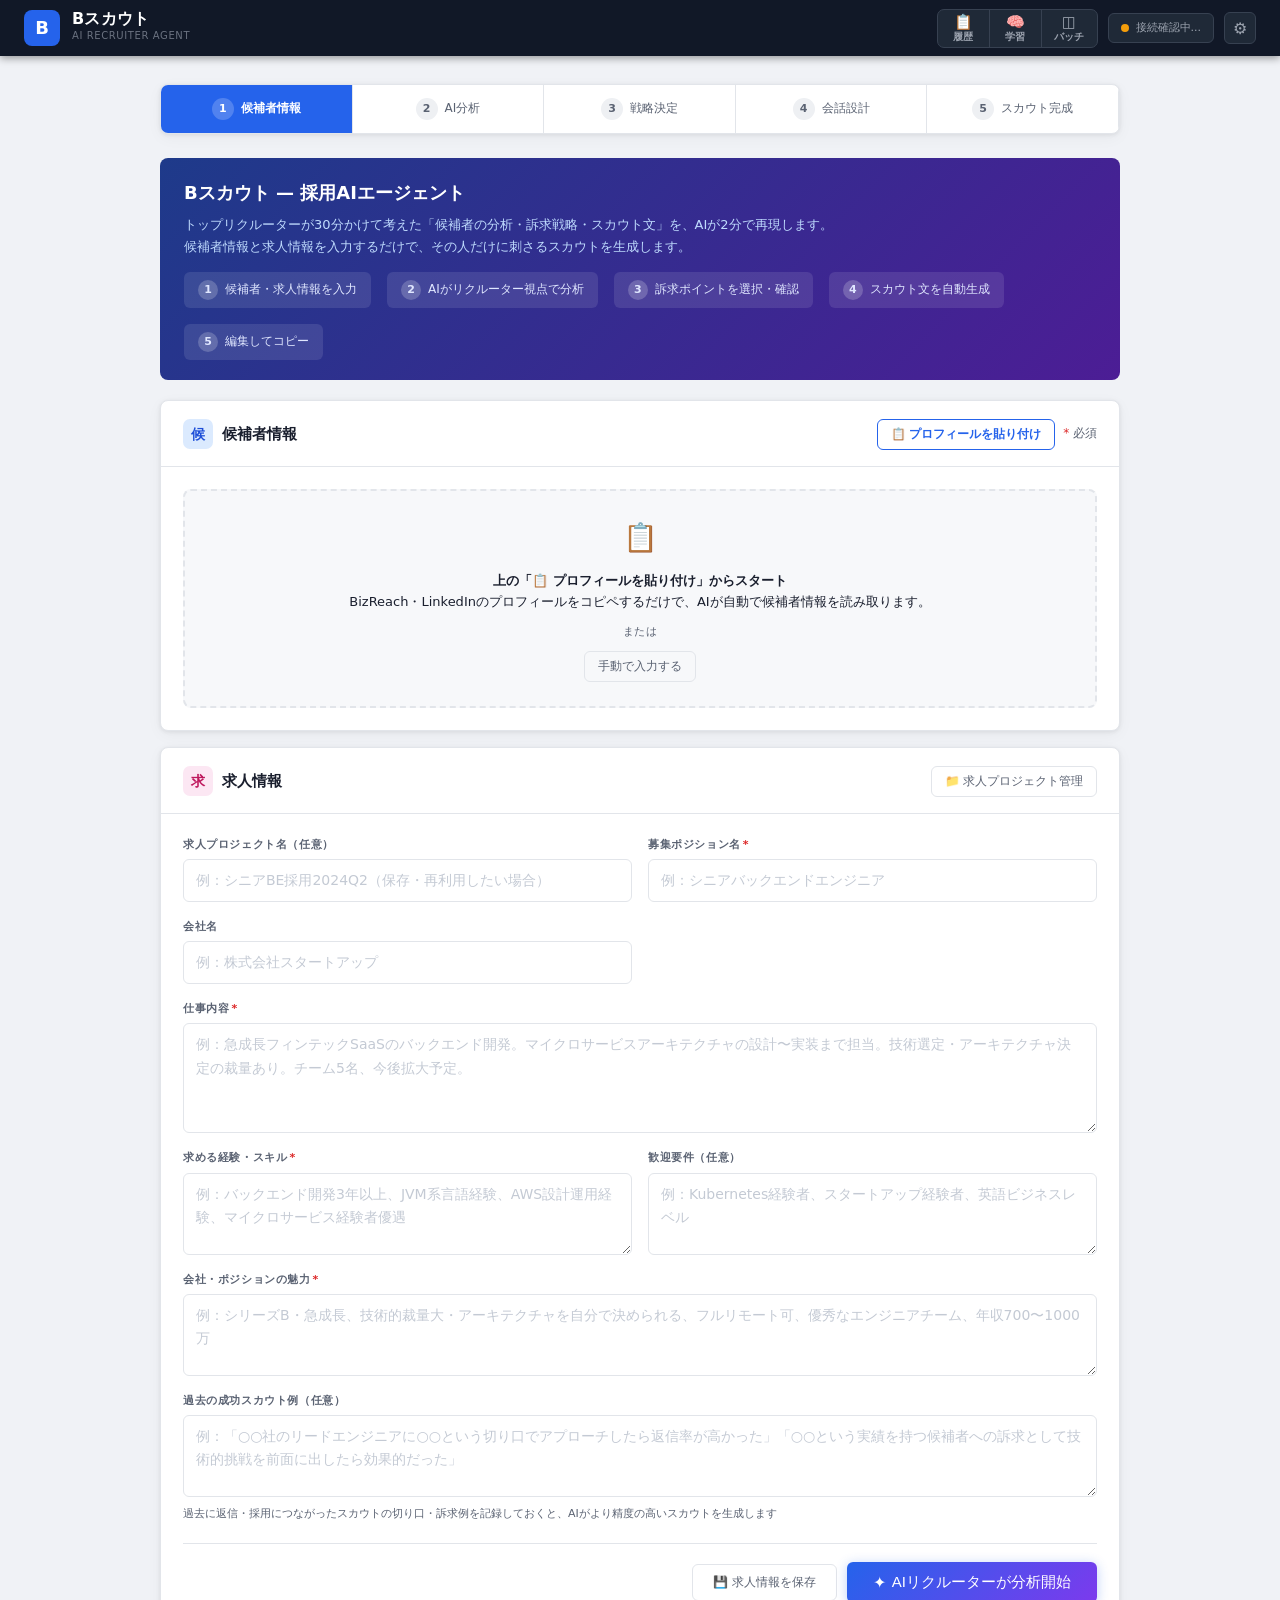
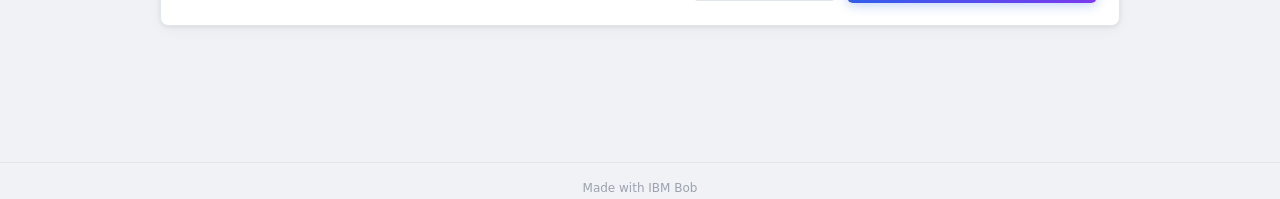
==== commit fc062e14: "fix: STEP6空画面の根本修正 + 訴求UI崩れ修正 + 設定パネル改善 🔴 [CRITICAL] STEP6空画面の根本修正 - 原因: HTMLパネルはp1〜p5の5個だが、go(6)を呼ん" ====
--- a/bscout_standalone.html
+++ b/bscout_standalone.html
@@ -2473,6 +2473,227 @@
 .learn-tag-check:hover { background: var(--purple-l); border-color: var(--purple); }
 .learn-tag-check input[type=checkbox] { width: 13px; height: 13px; }
 
+/* ════════════════════════════════════════════
+   STEP3 訴求セレクター 刷新版 CSS
+   ════════════════════════════════════════════ */
+
+/* タイプバナー */
+.ap-type-banner {
+  display: flex;
+  align-items: flex-start;
+  gap: 10px;
+  padding: 12px 16px;
+  background: #1e293b;
+  border-radius: var(--r);
+  margin-bottom: 16px;
+  flex-wrap: wrap;
+}
+.ap-type-chip {
+  flex-shrink: 0;
+  background: #2563eb;
+  color: #fff;
+  font-size: 12px;
+  font-weight: 800;
+  padding: 3px 10px;
+  border-radius: 99px;
+  white-space: nowrap;
+}
+.ap-type-hint {
+  font-size: 12px;
+  color: #cbd5e1;
+  line-height: 1.6;
+}
+
+/* セクションヘッド */
+.ap-section-head, .apo-section-head {
+  margin-bottom: 8px;
+}
+.ap-section-title {
+  font-size: 13px;
+  font-weight: 800;
+  color: var(--text);
+  display: flex;
+  align-items: center;
+  gap: 8px;
+  flex-wrap: wrap;
+}
+.ap-section-star {
+  color: #f59e0b;
+  font-size: 14px;
+}
+.ap-section-note {
+  font-size: 11px;
+  font-weight: 400;
+  color: var(--muted);
+}
+
+/* ── トップ3グリッド ── */
+/* ── トップ3 横並びグリッド ── */
+.ap3-grid {
+  display: flex;
+  gap: 10px;
+  margin-bottom: 4px;
+  align-items: stretch;
+}
+@media (max-width: 720px) { .ap3-grid { flex-direction: column; } }
+
+.ap3-card {
+  flex: 1;
+  min-width: 0;           /* flex子要素の縮小を許可 */
+  border: 2px solid var(--border);
+  border-radius: 10px;
+  overflow: hidden;
+  background: var(--bg);
+  transition: border-color .15s, box-shadow .15s;
+}
+.ap3-card.checked { border-color: #2563eb; box-shadow: 0 0 0 3px rgba(37,99,235,.12); }
+
+.ap3-rank-bar {
+  display: flex;
+  align-items: center;
+  gap: 6px;
+  padding: 5px 10px;
+}
+.ap3-card[data-rank="1"] .ap3-rank-bar { background: #2563eb; }
+.ap3-card[data-rank="2"] .ap3-rank-bar { background: #7c3aed; }
+.ap3-card[data-rank="3"] .ap3-rank-bar { background: #059669; }
+.ap3-rank-num {
+  font-size: 12px;
+  font-weight: 900;
+  color: #fff;
+}
+.ap3-rank-label {
+  font-size: 10px;
+  font-weight: 700;
+  color: rgba(255,255,255,.75);
+}
+
+.ap3-body { padding: 10px 12px 12px; }
+
+.ap3-check-row {
+  display: flex;
+  align-items: center;
+  gap: 7px;
+  margin-bottom: 7px;
+}
+.ap3-cb {
+  width: 16px;
+  height: 16px;
+  accent-color: #2563eb;
+  flex-shrink: 0;
+  cursor: pointer;
+}
+.ap3-name {
+  font-size: 13px;
+  font-weight: 800;
+  cursor: pointer;
+  display: flex;
+  align-items: center;
+  gap: 4px;
+  overflow: hidden;
+  text-overflow: ellipsis;
+  white-space: nowrap;
+}
+.ap3-icon { font-size: 14px; flex-shrink: 0; }
+
+.ap3-desc {
+  font-size: 11px;
+  color: var(--muted);
+  margin-bottom: 6px;
+  line-height: 1.5;
+  /* 2行で切り捨て */
+  overflow: hidden;
+  display: -webkit-box;
+  -webkit-line-clamp: 2;
+  -webkit-box-orient: vertical;
+}
+.ap3-strength {
+  font-size: 11px;
+  color: var(--text);
+  line-height: 1.5;
+  border-left: 3px solid;
+  padding: 5px 8px;
+  border-radius: 0 4px 4px 0;
+  margin-bottom: 6px;
+  /* 3行で切り捨て */
+  overflow: hidden;
+  display: -webkit-box;
+  -webkit-line-clamp: 3;
+  -webkit-box-orient: vertical;
+}
+.ap3-reason {
+  font-size: 10px;
+  color: var(--amber);
+  line-height: 1.5;
+  font-weight: 600;
+  /* 2行で切り捨て */
+  overflow: hidden;
+  display: -webkit-box;
+  -webkit-line-clamp: 2;
+  -webkit-box-orient: vertical;
+}
+
+/* ── その他の訴求グリッド ── */
+.apo-grid {
+  display: grid;
+  grid-template-columns: repeat(4, 1fr);
+  gap: 8px;
+}
+@media (max-width: 900px) { .apo-grid { grid-template-columns: repeat(3, 1fr); } }
+@media (max-width: 600px) { .apo-grid { grid-template-columns: repeat(2, 1fr); } }
+
+.apo-card {
+  border: 1.5px solid var(--border);
+  border-radius: 8px;
+  background: var(--bg);
+  overflow: hidden;
+  transition: border-color .15s;
+  cursor: pointer;
+}
+.apo-card.checked { border-color: #2563eb; background: #eff6ff; }
+.apo-card input[type=checkbox] { display: none; } /* チェックボックスは非表示 */
+
+.apo-label {
+  display: block;
+  padding: 10px 10px 8px;
+  cursor: pointer;
+}
+.apo-head {
+  display: flex;
+  align-items: center;
+  gap: 6px;
+  margin-bottom: 4px;
+  flex-wrap: wrap;
+}
+.apo-icon { font-size: 15px; }
+.apo-name {
+  font-size: 12px;
+  font-weight: 800;
+  color: var(--text);
+  flex: 1;
+}
+.apo-rank {
+  font-size: 9px;
+  font-weight: 800;
+  background: var(--surface2);
+  color: var(--muted);
+  padding: 1px 5px;
+  border-radius: 4px;
+  flex-shrink: 0;
+}
+.apo-rank.rec {
+  background: var(--accent-l);
+  color: var(--accent);
+}
+.apo-desc {
+  font-size: 10px;
+  color: var(--muted);
+  line-height: 1.5;
+}
+/* チェック済み表示 */
+.apo-card.checked .apo-name { color: #2563eb; }
+.apo-card.checked .apo-desc { color: #1e3a8a; }
+
 </style>
 </head>
 <body>
@@ -2528,12 +2749,22 @@
 <!-- watsonx 設定パネル (v2.0: 接続テスト・バックアップ機能追加) -->
 <div class="wx-panel" id="wxPanel">
   <div class="wx-panel-inner">
-    <div class="wx-panel-title">モデル・バックエンド設定 <span style="font-size:10px;font-weight:400;color:var(--muted);margin-left:8px">v2.0</span></div>
+    <div class="wx-panel-title">AI接続設定 <span style="font-size:10px;font-weight:400;color:var(--muted);margin-left:8px">v2.0</span></div>
+
+    <!-- デモモード説明 -->
+    <div style="background:#1f2937;border:1px solid #374151;border-radius:6px;padding:10px 12px;margin-bottom:12px">
+      <div style="font-size:11px;color:#f59e0b;font-weight:700;margin-bottom:4px">📌 現在：デモモード（AIなし）</div>
+      <div style="font-size:11px;color:#9ca3af;line-height:1.6">OpenAI APIキーを入力すると、AIが実際に分析・スカウト文を生成します。<br>キーがない場合もデモ文が生成されます（AIなし）。</div>
+      <div style="margin-top:8px">
+        <a href="https://platform.openai.com/api-keys" target="_blank" style="font-size:11px;color:#60a5fa;text-decoration:none">→ OpenAI APIキーを取得する ↗</a>
+      </div>
+    </div>
+
     <div class="wx-row">
       <span class="wx-label">OpenAIモデル</span>
       <select class="wx-input" id="mdl" onchange="">
         <option value="gpt-4o">GPT-4o（推奨）</option>
-        <option value="gpt-4o-mini">GPT-4o-mini（高速）</option>
+        <option value="gpt-4o-mini">GPT-4o-mini（高速・低コスト）</option>
         <option value="gpt-4-turbo">GPT-4 Turbo</option>
       </select>
     </div>
@@ -2547,7 +2778,7 @@
     <div id="wxOpenaiFields" class="wx-fields">
       <div class="wx-row">
         <span class="wx-label">APIキー</span>
-        <input type="password" class="wx-input" id="wxApiKey" placeholder="sk-..." oninput="saveWxField('bscout_apikey', this.value)">
+        <input type="password" class="wx-input" id="wxApiKey" placeholder="sk-proj-..." oninput="saveWxField('bscout_apikey', this.value)">
       </div>
     </div>
     <div id="wxWatsonxFields" class="wx-fields" style="display:none">
@@ -2607,12 +2838,12 @@
 
   <!-- Stepper -->
   <div class="stepper">
-    <div class="st active" id="si1" title="候補者情報と求人情報を入力してください"><div class="st-num">1</div><span class="st-label">候補者情報</span></div>
-    <div class="st"        id="si2" title="AIがトップリクルーター視点で候補者を分析します"><div class="st-num">2</div><span class="st-label">AI分析</span></div>
-    <div class="st"        id="si3" title="AIが推奨するIBM訴求ポイントを確認・選択します"><div class="st-num">3</div><span class="st-label">戦略決定</span></div>
-    <div class="st"        id="si4" title="AIがスカウト文を書く前の「会話設計」を行います"><div class="st-num">4</div><span class="st-label">会話設計</span></div>
-    <div class="st"        id="si5" title="会話設計に基づいてスカウト文が生成されます（このSTEPはありません）"><div class="st-num">5</div><span class="st-label">文章生成</span></div>
-    <div class="st"        id="si6" title="生成されたスカウト文を編集・コピーして完成です"><div class="st-num">6</div><span class="st-label">編集・完成</span></div>
+    <div class="st active" id="si1" title="候補者情報と求人情報を入力"><div class="st-num">1</div><span class="st-label">候補者情報</span></div>
+    <div class="st"        id="si2" title="AIがトップリクルーター視点で分析"><div class="st-num">2</div><span class="st-label">AI分析</span></div>
+    <div class="st"        id="si3" title="AIが推奨するIBM訴求ポイントを選択"><div class="st-num">3</div><span class="st-label">戦略決定</span></div>
+    <div class="st"        id="si4" title="AIがスカウト文の会話設計を行います"><div class="st-num">4</div><span class="st-label">会話設計</span></div>
+    <div class="st"        id="si5" title="スカウト文を生成・編集・コピーして完成"><div class="st-num">5</div><span class="st-label">スカウト完成</span></div>
+    <div class="st"        id="si6" style="display:none"></div>
   </div>
 
   <div class="err-bar" id="errBar"></div>
@@ -4502,22 +4733,11 @@
 
 function ensureLocalKey() {
   if (IS_NETLIFY) return true;
+  // APIキーがなければダイアログを出さず即falseを返す（デモモードへ）
   if (currentBackend() === 'watsonx') {
-    let tok = localStorage.getItem('bscout_wx_token');
-    if (!tok) {
-      tok = window.prompt('IBM watsonx IAMトークンを入力してください:') || '';
-      if (!tok) return false;
-      localStorage.setItem('bscout_wx_token', tok);
-    }
-    return true;
+    return !!localStorage.getItem('bscout_wx_token');
   }
-  let k = localStorage.getItem('bscout_apikey');
-  if (!k) {
-    k = window.prompt('OpenAI APIキーを入力してください（ローカル実行時のみ）:') || '';
-    if (!k) return false;
-    localStorage.setItem('bscout_apikey', k);
-  }
-  return true;
+  return !!localStorage.getItem('bscout_apikey');
 }
 
 // ── 接続モード表示 ──
@@ -4848,6 +5068,8 @@
 // STEP5: スカウト文生成 API（v1.3: Story Planner依存版）
 // ══════════════════════════════════════════
 async function callMailAPI() {
+  // APIキーなし時は即デモへ（ダイアログ不要）
+  if (!IS_NETLIFY && !ensureLocalKey()) { demoMail(); throw new Error('demo'); }
   const c = S.candidate, j = S.job, a = S.analysis, sel = S.selectedAppeals;
   const typeCategory = a.candidateTypeCategory || a.candidateType || '';
   const pri = a.appealPriority || [];
@@ -4961,7 +5183,7 @@
   // v1.5 — 高度品質チェック（同期・即座に実行）
   S.advancedQuality = advancedMailQualityCheck(S.mail);
 
-  hideLoad(); renderMail(); renderProcessLog(); go(6);
+  hideLoad(); renderMail(); renderProcessLog(); go(5);
 }
 
 // ══════════════════════════════════════════
@@ -5876,7 +6098,7 @@
 }
 
 // ══════════════════════════════════════════
-// STEP3: IBM専用 訴求セレクターレンダリング (Phase2)
+// STEP3: IBM専用 訴求セレクターレンダリング（刷新版）
 // ══════════════════════════════════════════
 function renderAppealSelector() {
   const a = S.analysis;
@@ -5885,7 +6107,7 @@
   const priMap = {};
   (a.appealPriority || []).forEach(p => { if (p.appealId) priMap[p.appealId] = { reason: p.reason, rank: p.rank }; });
 
-  // マトリクス推奨順でソート：推奨上位を先頭に、それ以外を後ろに
+  // マトリクス推奨順でソート
   const matrixOrder = getIbmAppealsForType(typeCategory);
   const sorted = [
     ...matrixOrder.map(id => IBM_APPEALS.find(a => a.id === id)).filter(Boolean),
@@ -5894,85 +6116,112 @@
 
   // タイプ専用ヒントバナー
   const typeHint = {
-    '技術スペシャリスト型':  '技術スペシャリスト型はAI Transformation・watsonx・技術環境が最も刺さります。IBMが「技術を社会に実装する場」であることを前面に出してください。',
-    'PM・マネジメント型':    'PM・マネジメント型は大規模案件・AI変革・裁量の訴求が有効です。IBMのプロジェクト規模と意思決定権の大きさを具体的に伝えてください。',
-    'キャリアアップ型':       'キャリアアップ型には育成制度・IBMブランド・大規模案件が響きます。「IBMにいた」という経歴価値と体系的な成長機会を強調してください。',
-    '市場価値向上型':         '市場価値向上型はAI×IBM×グローバルの組み合わせが最強です。IBMのAI変革経験が市場で最も希少な実績になることを訴求してください。',
-    '安定志向型':             '安定志向型にはIBMブランド・福利厚生・働き方・社会貢献が有効です。IBMの112年の実績と安定した事業基盤を具体的に示してください。',
+    '技術スペシャリスト型':  'AI Transformation・watsonx・技術環境が最も刺さります。IBMが「技術を社会に実装する場」であることを前面に。',
+    'PM・マネジメント型':    '大規模案件・AI変革・裁量が有効。プロジェクト規模と意思決定権の大きさを具体的に伝えてください。',
+    'キャリアアップ型':       '育成制度・IBMブランド・大規模案件が響きます。「IBMにいた」という経歴価値を強調してください。',
+    '市場価値向上型':         'AI×IBM×グローバルの組み合わせが最強。AI変革経験が市場で最も希少な実績になることを訴求。',
+    '安定志向型':             'IBMブランド・福利厚生・働き方・社会貢献が有効。112年の実績と安定基盤を具体的に示してください。',
   };
 
-  // ④ 訴求UI改善: トップ3を上部に大きく、残りを折りたたみ
-  const top3   = sorted.filter(ap => priMap[ap.id]?.rank <= 3 && priMap[ap.id]?.rank >= 1)
+  // トップ3 / それ以外に分割
+  const top3   = sorted.filter(ap => priMap[ap.id]?.rank >= 1 && priMap[ap.id]?.rank <= 3)
                         .sort((a, b) => priMap[a.id].rank - priMap[b.id].rank);
   const others = sorted.filter(ap => !(priMap[ap.id]?.rank >= 1 && priMap[ap.id]?.rank <= 3));
 
-  function renderApItem(ap, forceChecked = false) {
-    const isRec    = rec.includes(ap.id);
-    const priInfo  = priMap[ap.id];
-    const rank     = priInfo ? priInfo.rank : (isRec ? '推奨' : '');
-    const reason   = priInfo ? priInfo.reason : '';
-    const rankClass = priInfo?.rank === 1 ? 'rank1' : priInfo?.rank === 2 ? 'rank2' : priInfo?.rank === 3 ? 'rank3' : isRec ? 'recommended' : '';
-    const checked  = forceChecked || isRec;
+  // トップ3カードのレンダリング（大きめ）
+  function renderTop3Card(ap) {
+    const priInfo = priMap[ap.id];
+    const rank    = priInfo?.rank;
+    const reason  = priInfo?.reason || '';
+    const rankColor = rank === 1 ? '#2563eb' : rank === 2 ? '#7c3aed' : '#059669';
+    const rankBg    = rank === 1 ? '#eff6ff'  : rank === 2 ? '#f5f3ff' : '#ecfdf5';
     return `
-      <div class="ibm-appeal-item ${rankClass}">
-        <input type="checkbox" id="ap_${ap.id}" value="${ap.id}" ${checked ? 'checked' : ''}>
-        <label class="ibm-appeal-label" for="ap_${ap.id}" style="--ap-color:${ap.color};--ap-color-l:${ap.colorL}">
-          <div class="ibm-ap-head">
-            <span class="ibm-ap-icon">${ap.icon}</span>
-            <span class="ibm-ap-name">${esc(ap.name)}</span>
-            ${rank ? `<span class="ibm-ap-rank rank-${rank === '推奨' ? 'rec' : rank}">${rank === '推奨' ? 'AI推奨' : rank + '位'}</span>` : ''}
+      <div class="ap3-card" data-rank="${rank}">
+        <div class="ap3-rank-bar" style="background:${rankColor}">
+          <span class="ap3-rank-num">${rank}位</span>
+          <span class="ap3-rank-label">AI推奨</span>
+        </div>
+        <div class="ap3-body">
+          <div class="ap3-check-row">
+            <input type="checkbox" class="ap3-cb" id="ap_${ap.id}" value="${ap.id}" checked>
+            <label class="ap3-name" for="ap_${ap.id}" style="color:${rankColor}">
+              <span class="ap3-icon">${ap.icon}</span> ${esc(ap.name)}
+            </label>
           </div>
-          <div class="ibm-ap-desc">${esc(ap.desc)}</div>
-          <div class="ibm-ap-strength">${esc(ap.ibmStrength)}</div>
-          ${reason ? `<div class="ibm-ap-reason">💡 ${esc(reason)}</div>` : ''}
+          <div class="ap3-desc">${esc(ap.desc)}</div>
+          <div class="ap3-strength" style="border-left-color:${rankColor};background:${rankBg}">${esc(ap.ibmStrength)}</div>
+          ${reason ? `<div class="ap3-reason">💡 ${esc(reason)}</div>` : ''}
+        </div>
+      </div>`;
+  }
+
+  // コンパクトカードのレンダリング（他の訴求）
+  function renderOtherCard(ap) {
+    const isRec  = rec.includes(ap.id);
+    const priInfo = priMap[ap.id];
+    const rank   = priInfo?.rank;
+    const checked = isRec;
+    const rankBadge = rank ? `<span class="apo-rank">${rank}位</span>` : (isRec ? `<span class="apo-rank rec">推奨</span>` : '');
+    return `
+      <div class="apo-card ${checked ? 'checked' : ''}">
+        <input type="checkbox" class="apo-cb" id="ap_${ap.id}" value="${ap.id}" ${checked ? 'checked' : ''}>
+        <label class="apo-label" for="ap_${ap.id}" style="--ap-color:${ap.color}">
+          <div class="apo-head">
+            <span class="apo-icon">${ap.icon}</span>
+            <span class="apo-name">${esc(ap.name)}</span>
+            ${rankBadge}
+          </div>
+          <div class="apo-desc">${esc(ap.desc)}</div>
         </label>
       </div>`;
   }
 
   $('appealGrid').innerHTML = `
-    <div class="ibm-matrix-banner">
-      <div class="imb-type-row">
-        <span class="imb-type-badge">${esc(typeCategory || '未分類')}</span>
-        <span class="imb-type-label">候補者タイプ × IBM訴求 マトリクス最適化</span>
+    <div class="ap-type-banner">
+      <span class="ap-type-chip">${esc(typeCategory || '未分類')}</span>
+      <span class="ap-type-hint">${esc(typeHint[typeCategory] || '候補者タイプに合わせてIBM訴求を選択してください。')}</span>
+    </div>
+
+    ${top3.length > 0 ? `
+    <div class="ap-section-head">
+      <div class="ap-section-title">
+        <span class="ap-section-star">★</span> AI厳選 トップ3訴求
+        <span class="ap-section-note">最初からチェック済み — 必要に応じて変更してください</span>
       </div>
-      <div class="imb-hint">${esc(typeHint[typeCategory] || '候補者タイプに合わせたIBM訴求を選択してください。')}</div>
     </div>
-    ${top3.length > 0 ? `
-    <div class="appeal-top3-label">
-      <span class="appeal-top3-badge">AI厳選 トップ3訴求</span>
-      <span class="appeal-top3-sub">この候補者に最も刺さると判断した訴求ポイントです</span>
+    <div class="ap3-grid">${top3.map(renderTop3Card).join('')}</div>` : ''}
+
+    <div class="apo-section-head" style="margin-top:${top3.length > 0 ? '20px' : '0'}">
+      <div class="ap-section-title">その他の訴求ポイント
+        <span class="ap-section-note">チェックを入れると文章生成に反映されます</span>
+      </div>
     </div>
-    <div class="ibm-appeal-grid appeal-top3-grid">${top3.map(ap => renderApItem(ap, true)).join('')}</div>
-    <div class="appeal-others-toggle" id="appealOthersToggle" onclick="toggleOtherAppeals()">
-      <span id="appealOthersToggleText">▼ 他の訴求を見る（${others.length}件）</span>
-    </div>
-    <div class="ibm-appeal-grid appeal-others-grid" id="appealOthersGrid" style="display:none">
-      ${others.map(ap => renderApItem(ap)).join('')}
-    </div>` : `
-    <div class="ibm-appeal-grid">${sorted.map(ap => renderApItem(ap)).join('')}</div>`}`;
-
-  document.querySelectorAll('.ibm-appeal-item input[type=checkbox]').forEach(cb => {
+    <div class="apo-grid">${others.map(renderOtherCard).join('')}</div>`;
+
+  // チェックボックスのイベント登録
+  document.querySelectorAll('#appealGrid input[type=checkbox]').forEach(cb => {
     cb.addEventListener('change', () => {
-      const item = cb.closest('.ibm-appeal-item');
-      if (cb.checked) item.classList.add('checked'); else item.classList.remove('checked');
+      const card = cb.closest('.ap3-card, .apo-card');
+      if (card) {
+        if (cb.checked) card.classList.add('checked'); else card.classList.remove('checked');
+      }
     });
-    // 初期状態反映
-    if (cb.checked) cb.closest('.ibm-appeal-item').classList.add('checked');
+    const card = cb.closest('.ap3-card, .apo-card');
+    if (card && cb.checked) card.classList.add('checked');
   });
+
+  // apo-card（コンパクトカード）はカード全体クリックでチェックトグル
+  document.querySelectorAll('#appealGrid .apo-card').forEach(card => {
+    card.addEventListener('click', (e) => {
+      if (e.target.tagName === 'INPUT') return; // チェックボックス直接クリック時はデフォルト動作
+      const cb = card.querySelector('input[type=checkbox]');
+      if (!cb) return;
+      cb.checked = !cb.checked;
+      cb.dispatchEvent(new Event('change'));
+    });
+  });
+
   $('strategyNote').innerHTML = `<strong>IBMアプローチ戦略メモ：</strong>${esc(a.strategyNote || '')}`;
-}
-
-function toggleOtherAppeals() {
-  const grid   = $('appealOthersGrid');
-  const toggle = $('appealOthersToggle');
-  const text   = $('appealOthersToggleText');
-  if (!grid) return;
-  const isOpen = grid.style.display !== 'none';
-  grid.style.display = isOpen ? 'none' : 'grid';
-  if (text) text.textContent = isOpen
-    ? `▼ 他の訴求を見る（${grid.querySelectorAll('.ibm-appeal-item').length}件）`
-    : `▲ 折りたたむ`;
-  if (toggle) toggle.classList.toggle('open', !isOpen);
 }
 
 // ══════════════════════════════════════════
@@ -6238,10 +6487,15 @@
       demoMail();
     }
   } catch (e) {
-    // ① STEP5エラー修正: API失敗時は hideLoad せずデモにフォールバック（demoMailの中でhideLoad+go(6)が呼ばれる）
-    console.warn('generateMail error, falling back to demo:', e.message);
-    err('スカウト生成でエラーが発生しました（デモモードで表示します）: ' + e.message);
-    demoMail();
+    // API失敗・デモ分岐どちらも demoMail() で確実にSTEP6へ
+    console.warn('generateMail fallback:', e.message);
+    if (!e.message?.includes('demo')) {
+      // demo以外のエラー（通信失敗など）のみ通知
+      err('スカウト生成でエラーが発生しました（デモで表示します）');
+    }
+    // S.mailが未設定の場合のみdemoMailを呼ぶ（二重呼び出し防止）
+    if (!S.mail) demoMail();
+    else { hideLoad(); renderMail(); renderProcessLog(); go(5); }
   }
 }
 
@@ -6299,7 +6553,7 @@
     benefit: benefitText.trim(),
     cta:     ctaText
   };
-  hideLoad(); renderMail(); renderProcessLog(); go(6);
+  hideLoad(); renderMail(); renderProcessLog(); go(5);
   // デモ用のセルフレビュー（v1.2新5軸版・遅延実行）
   setTimeout(() => {
     S.selfReview = {
